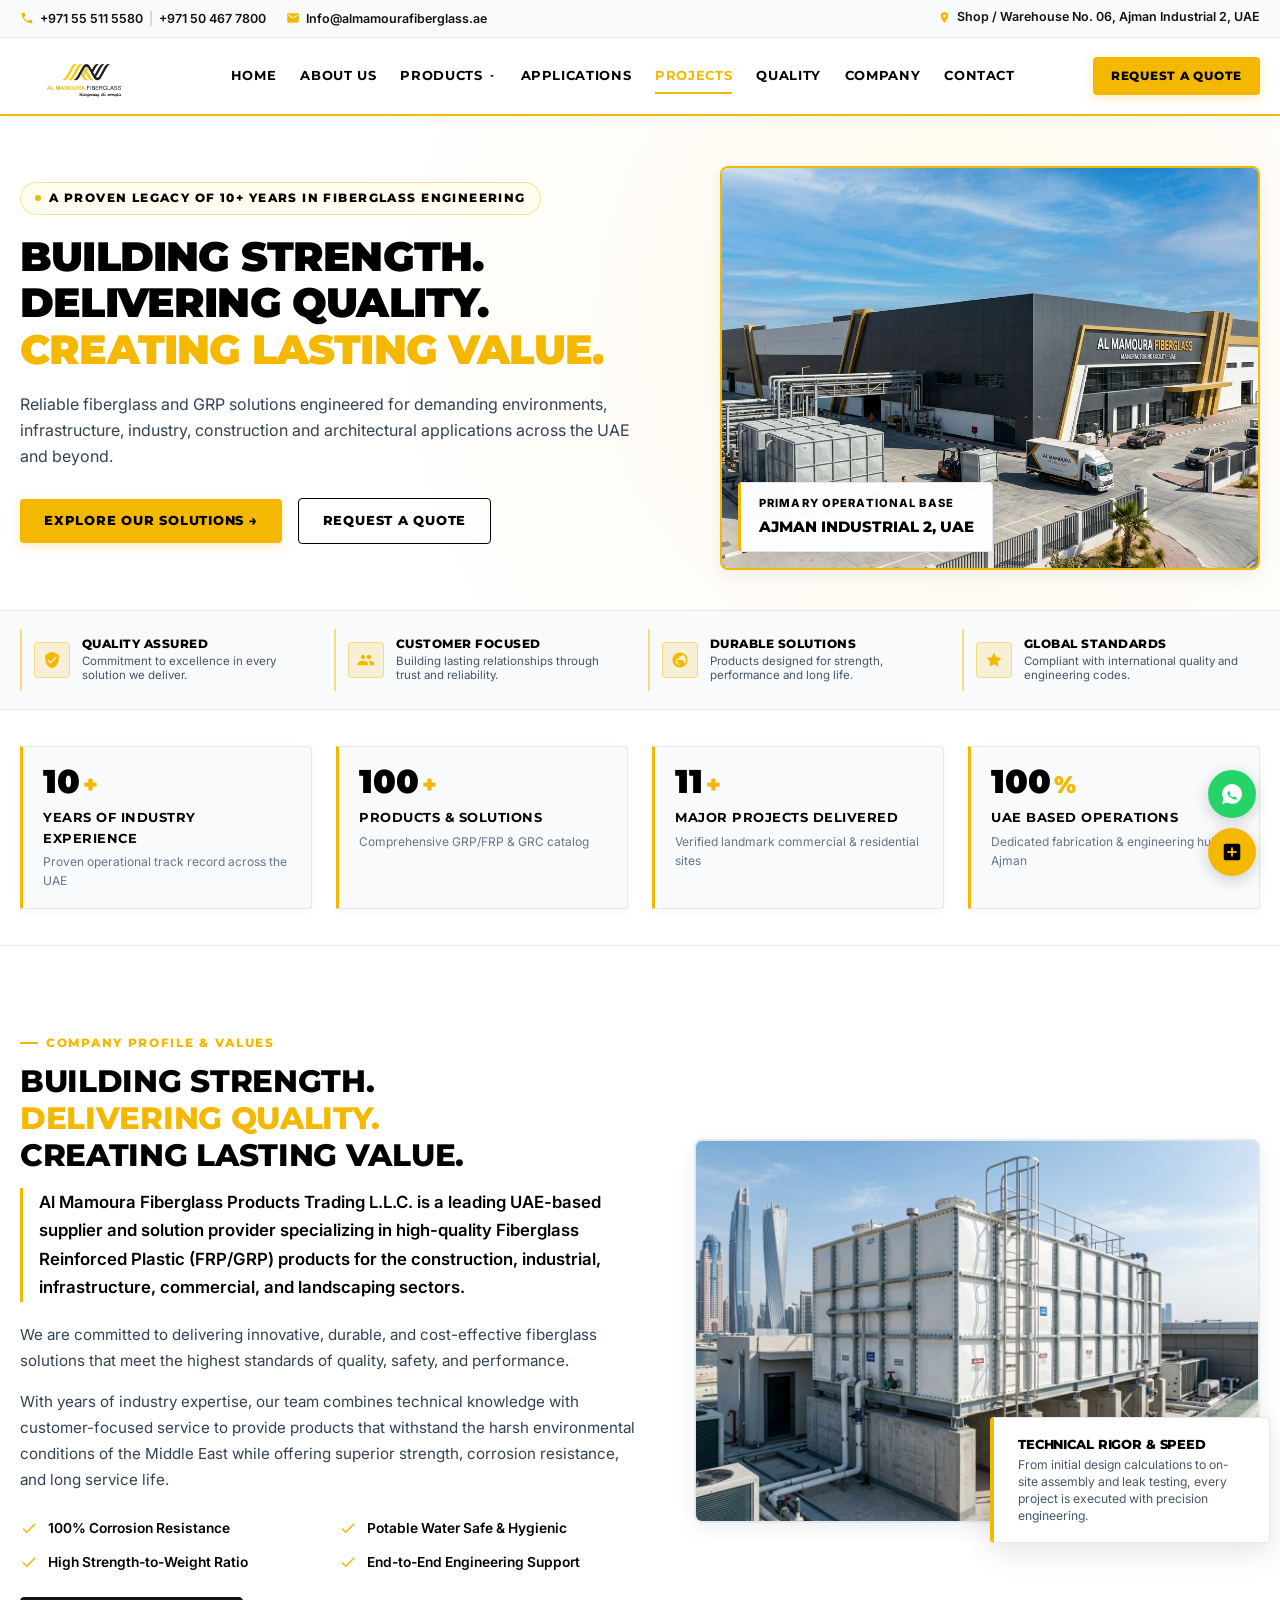
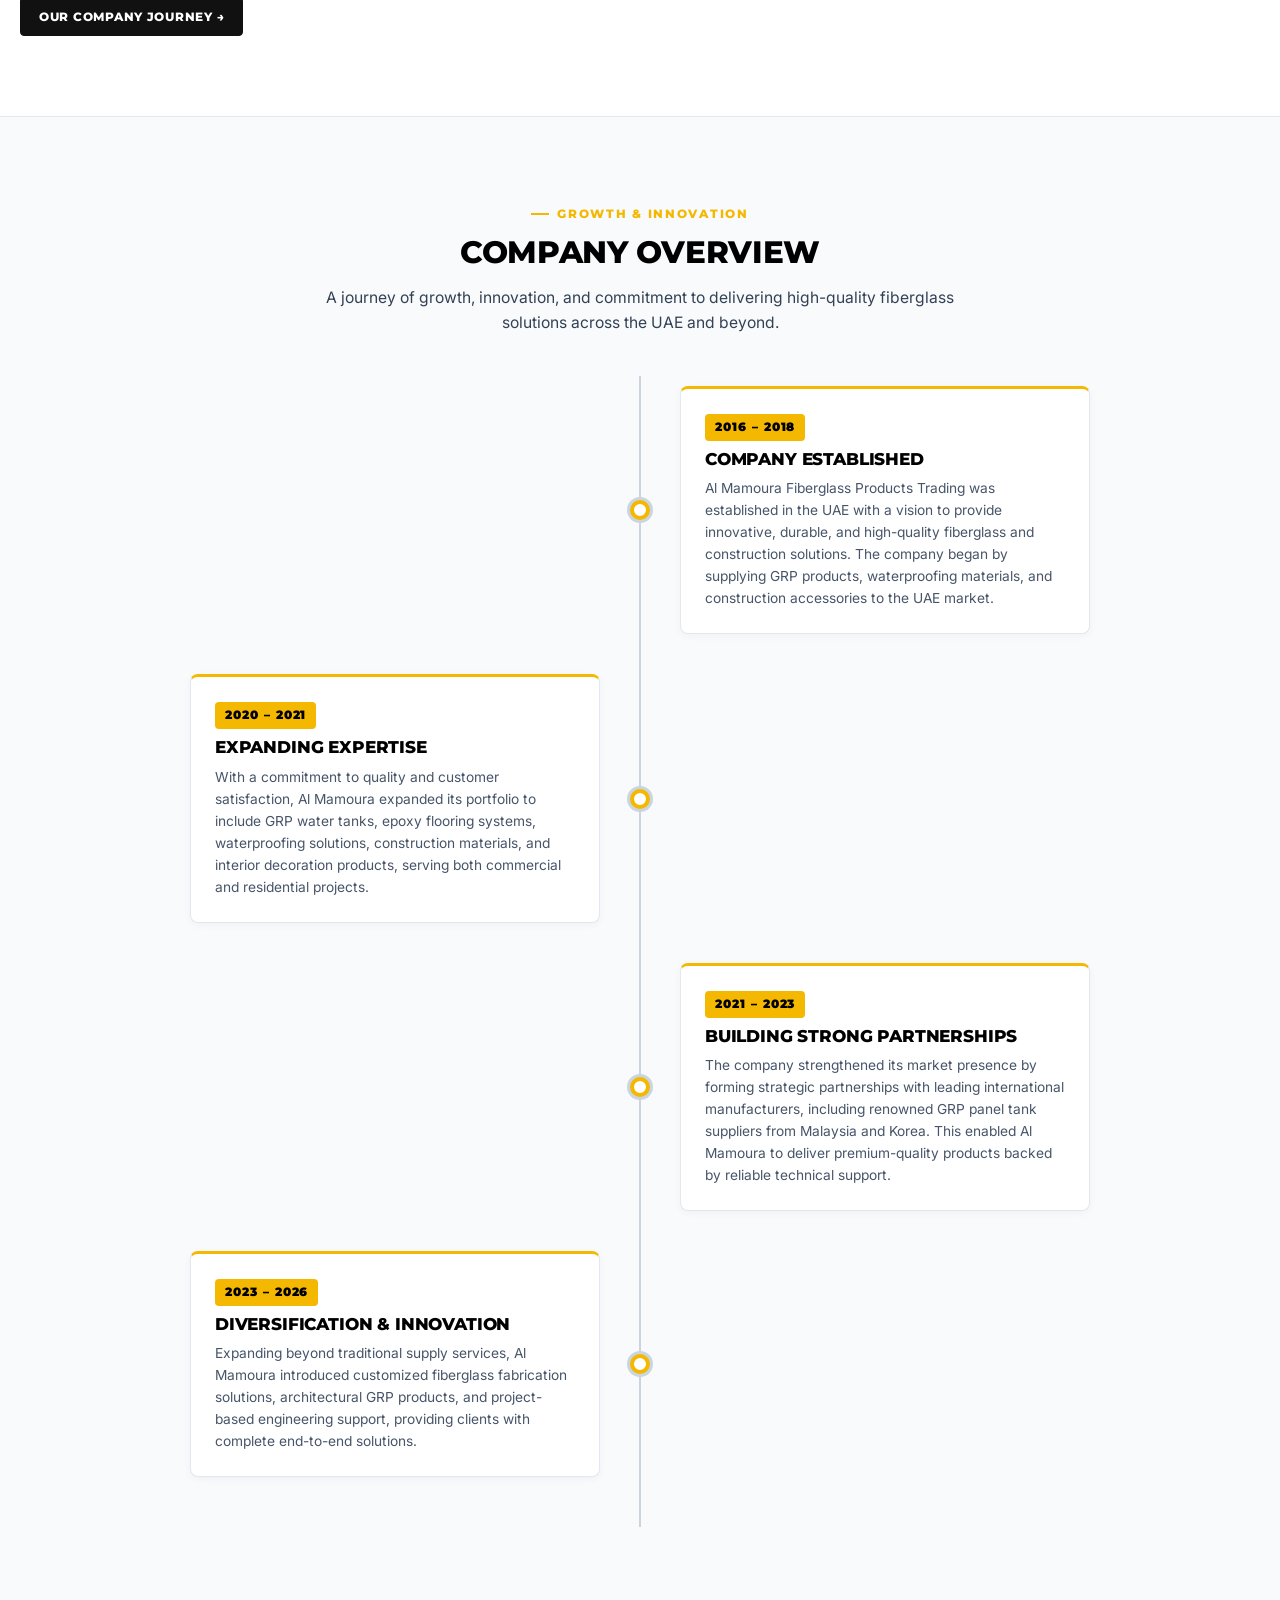
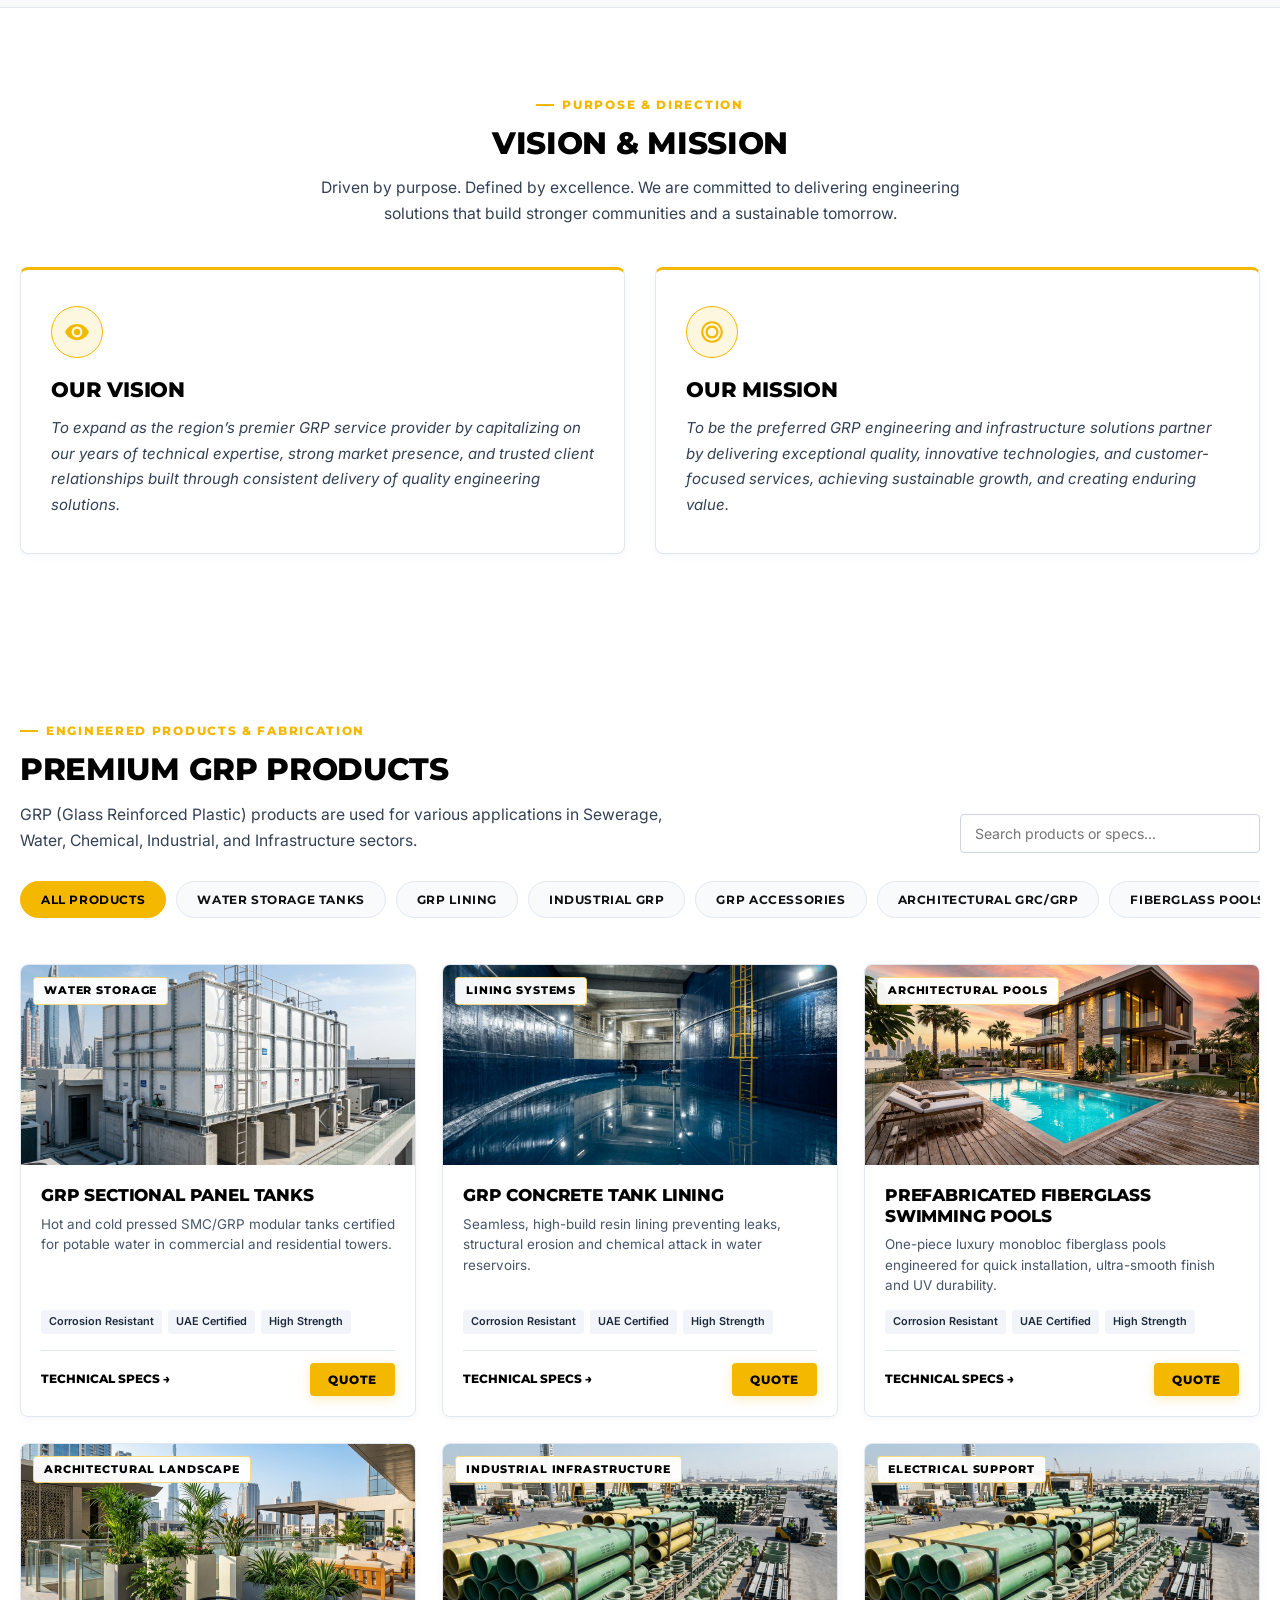
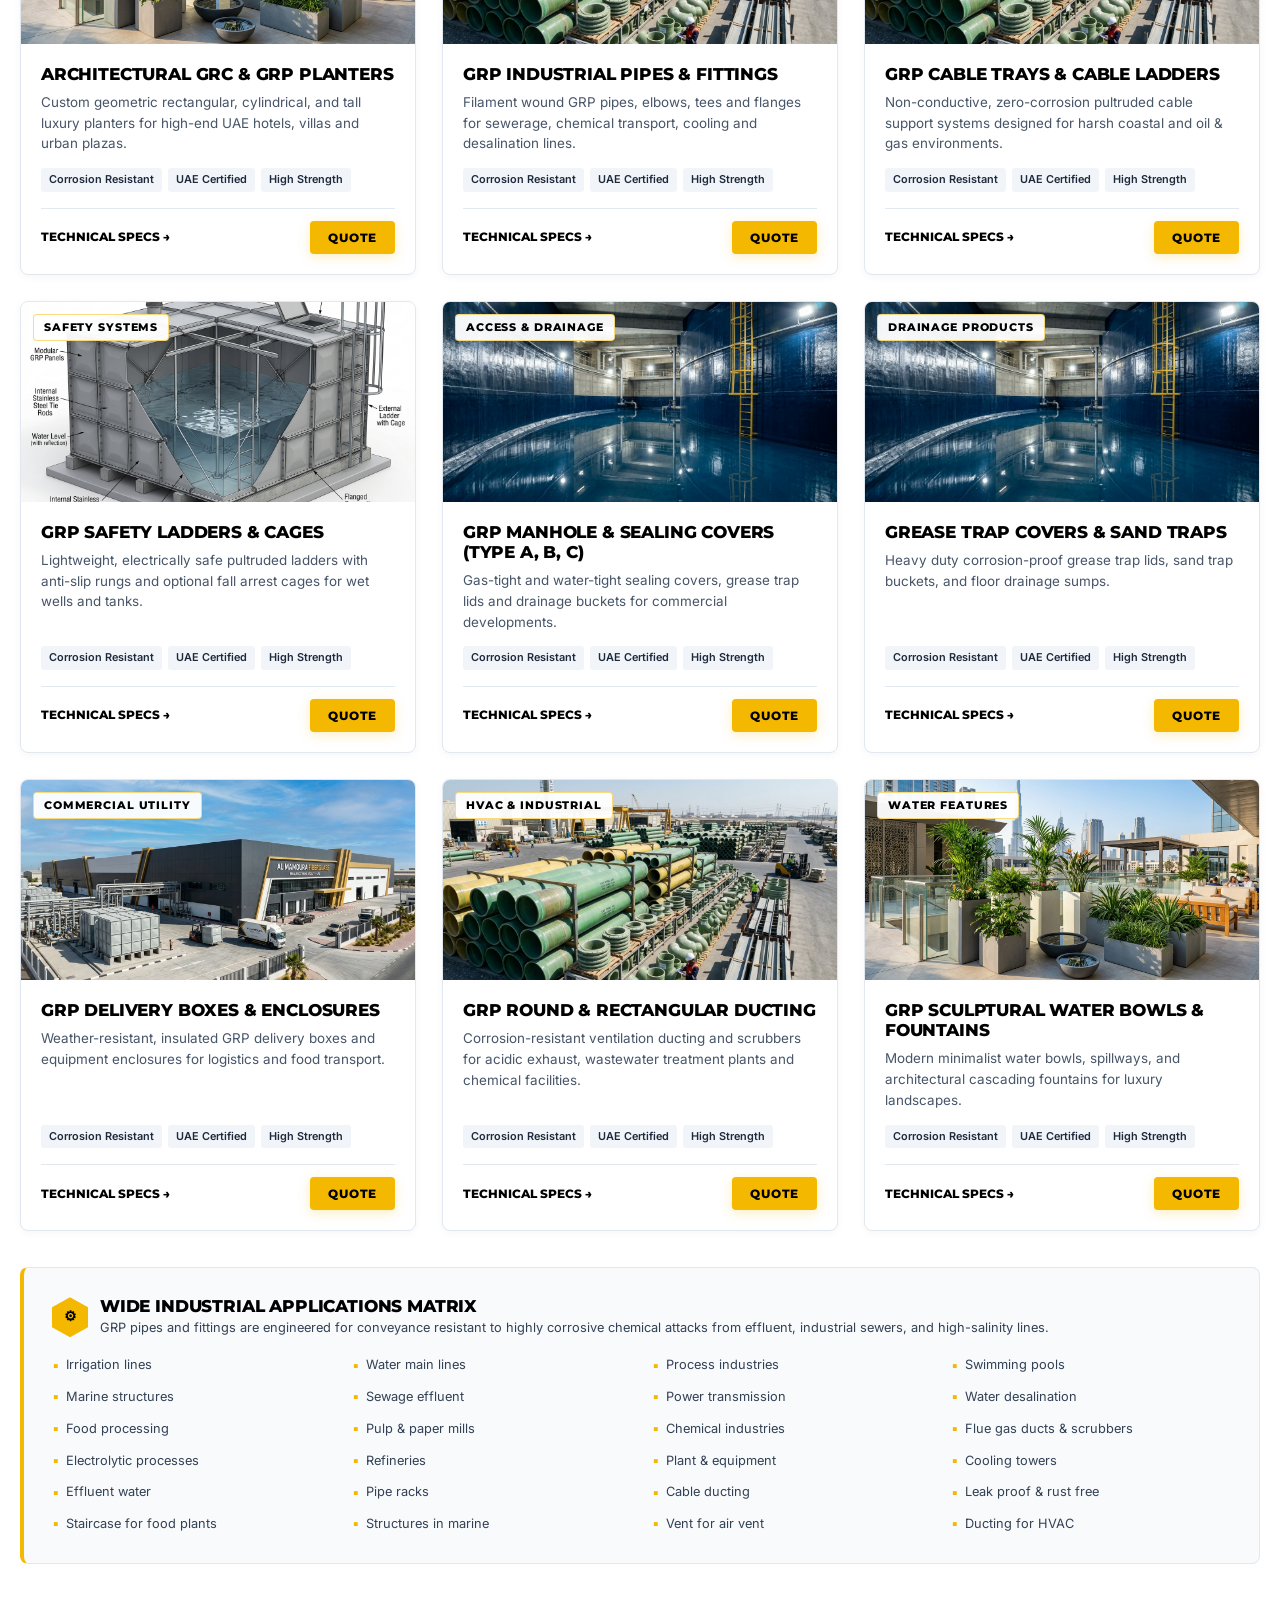
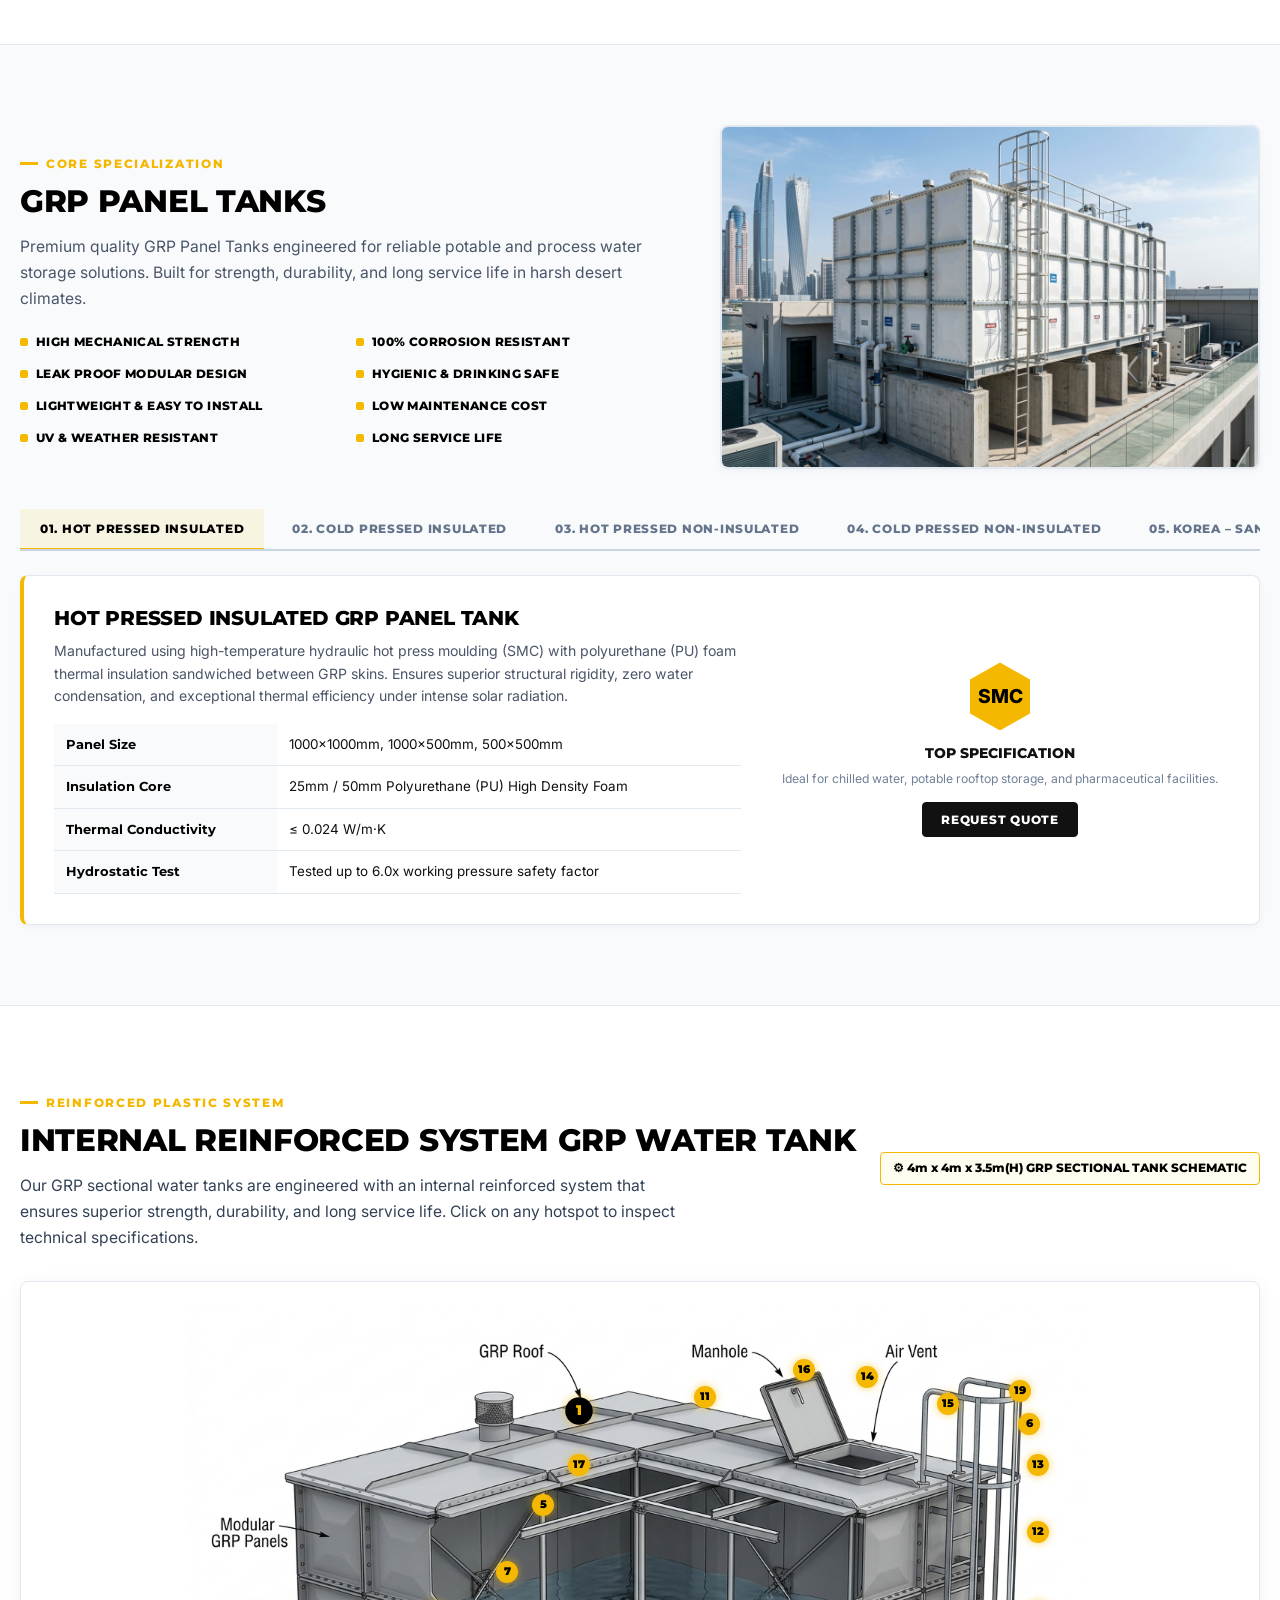
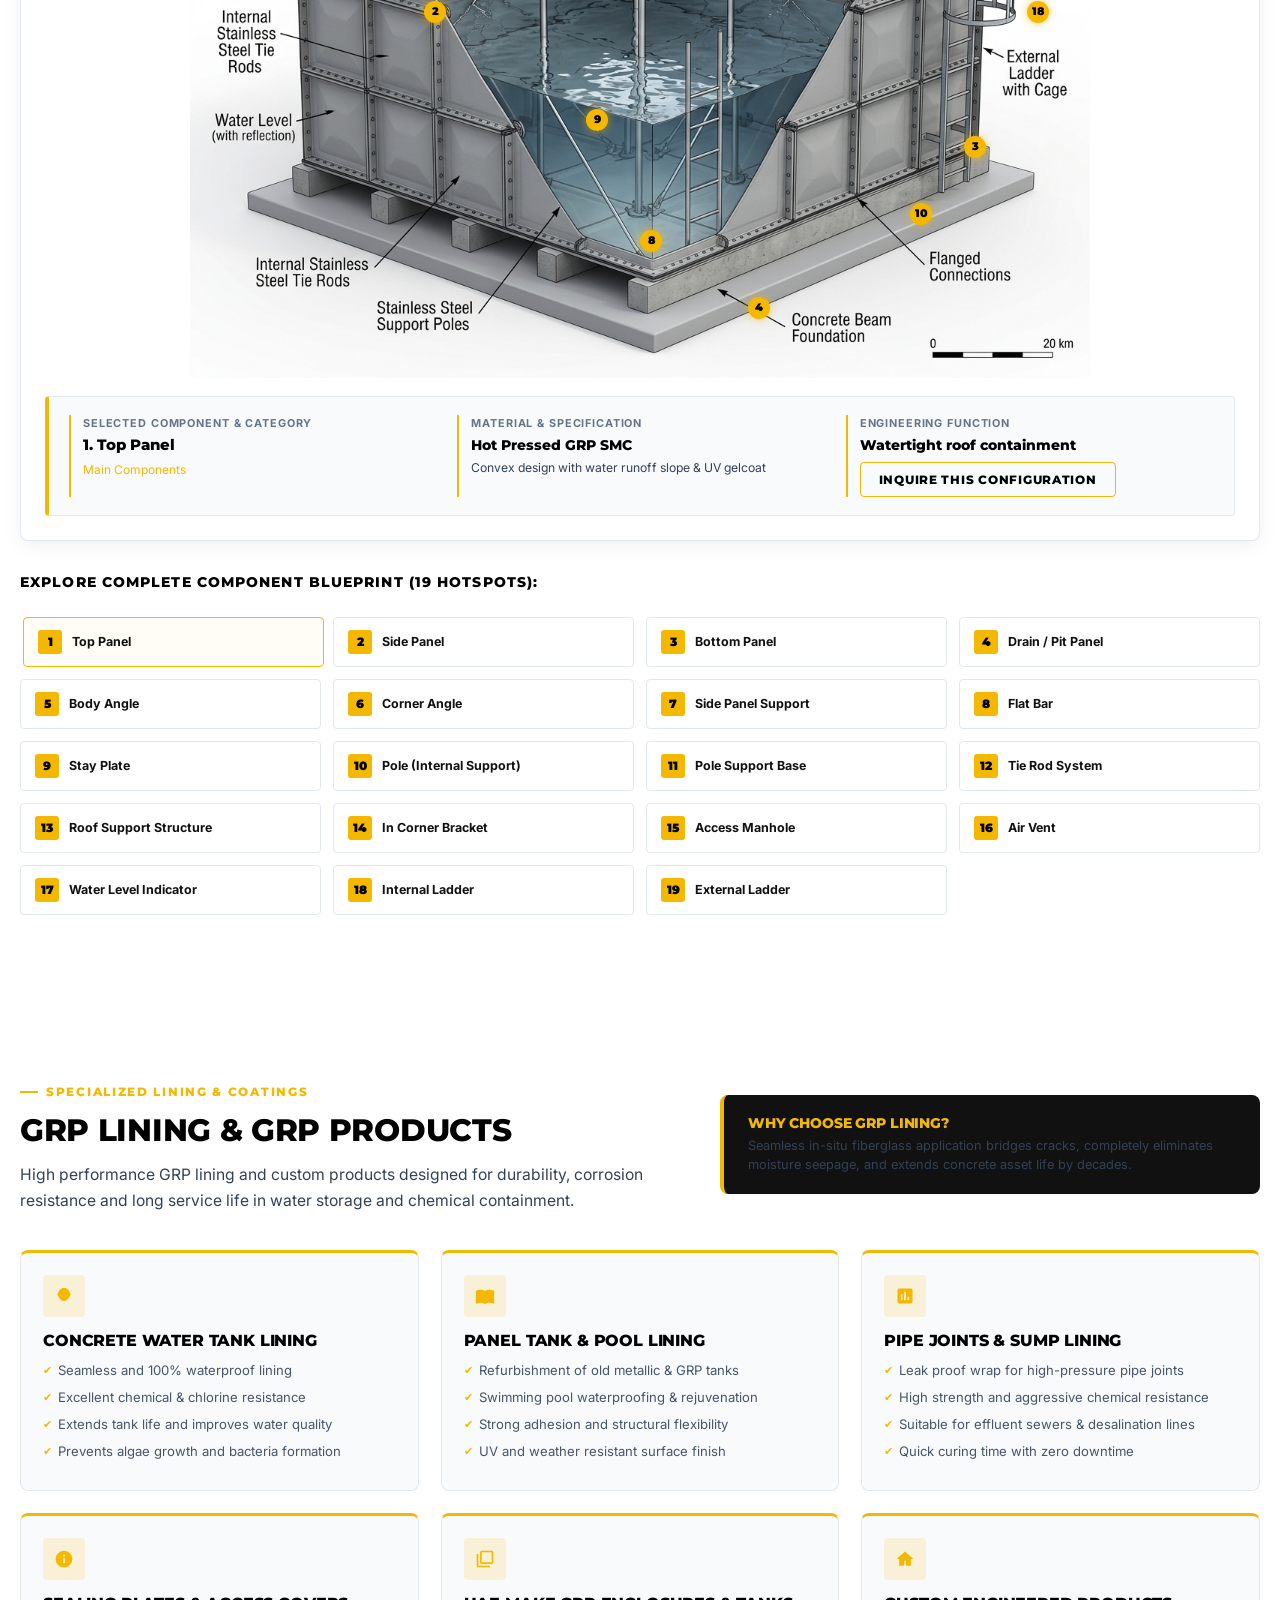
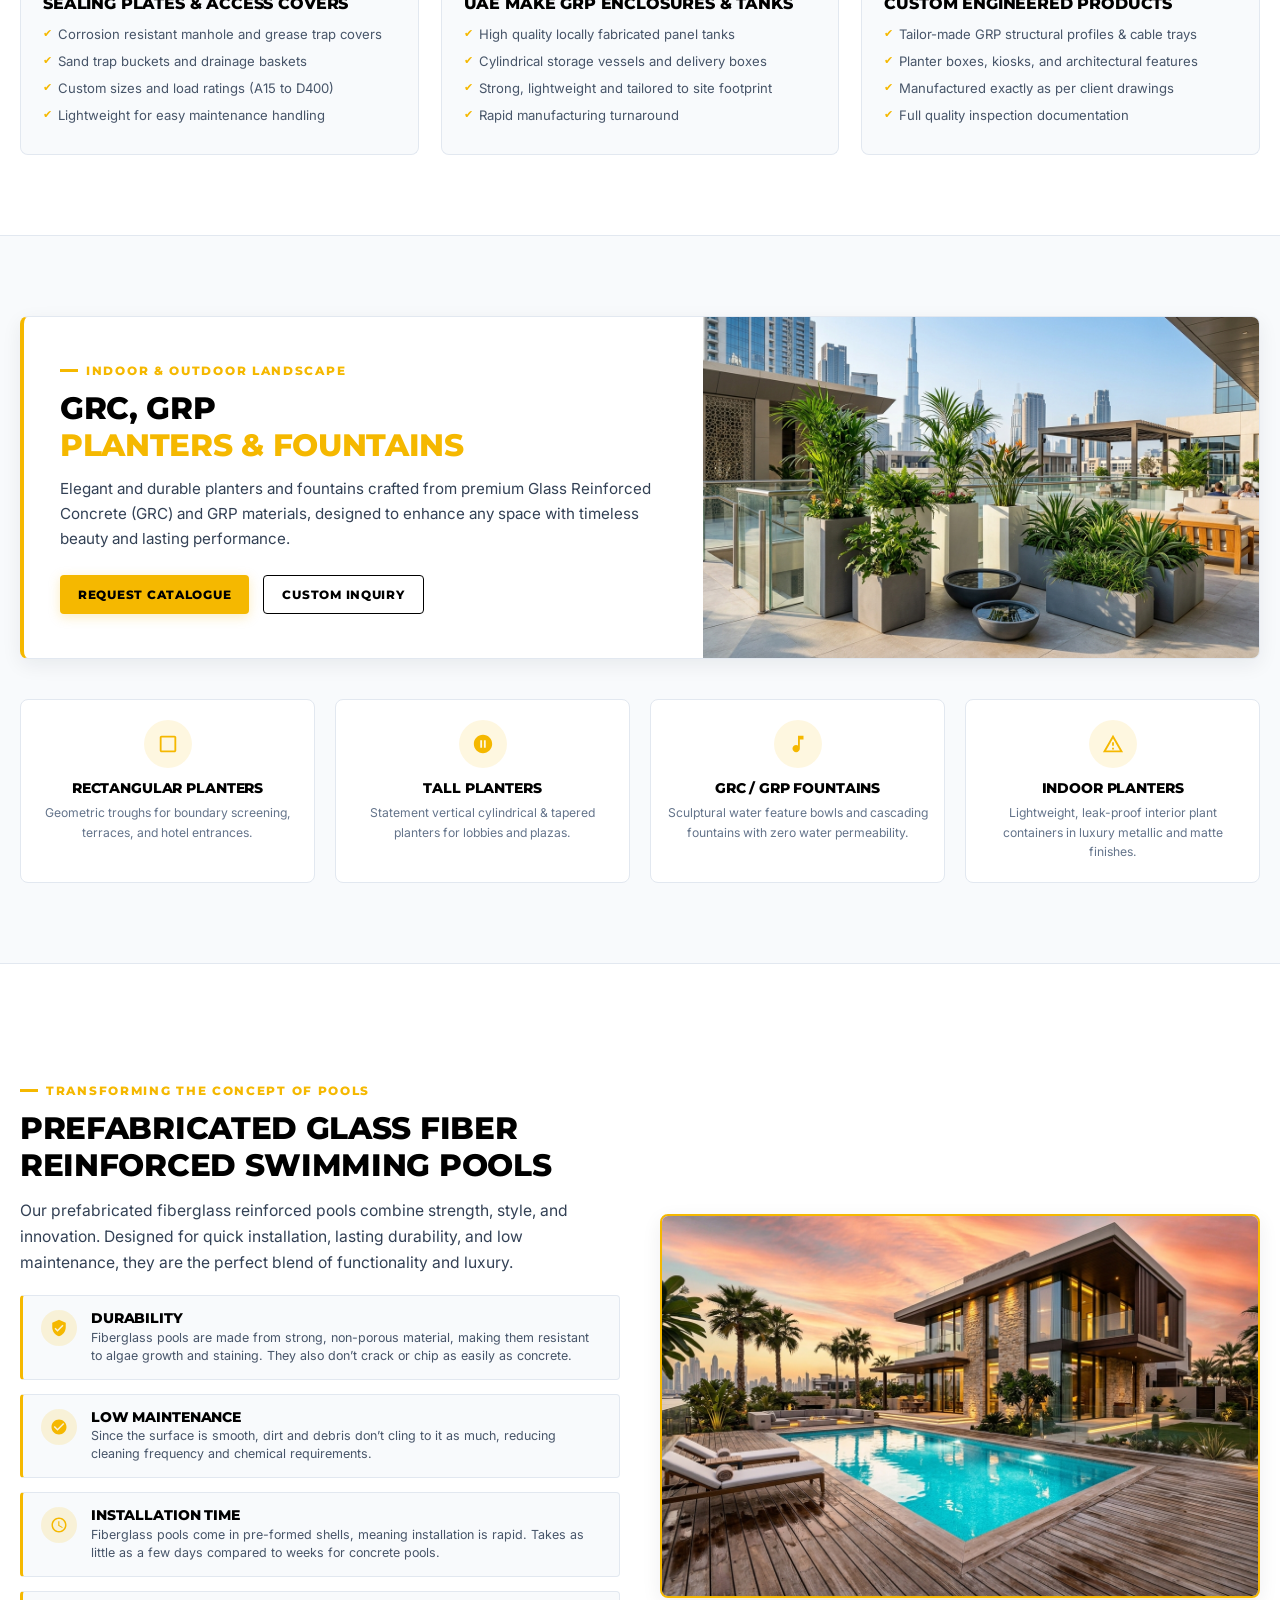
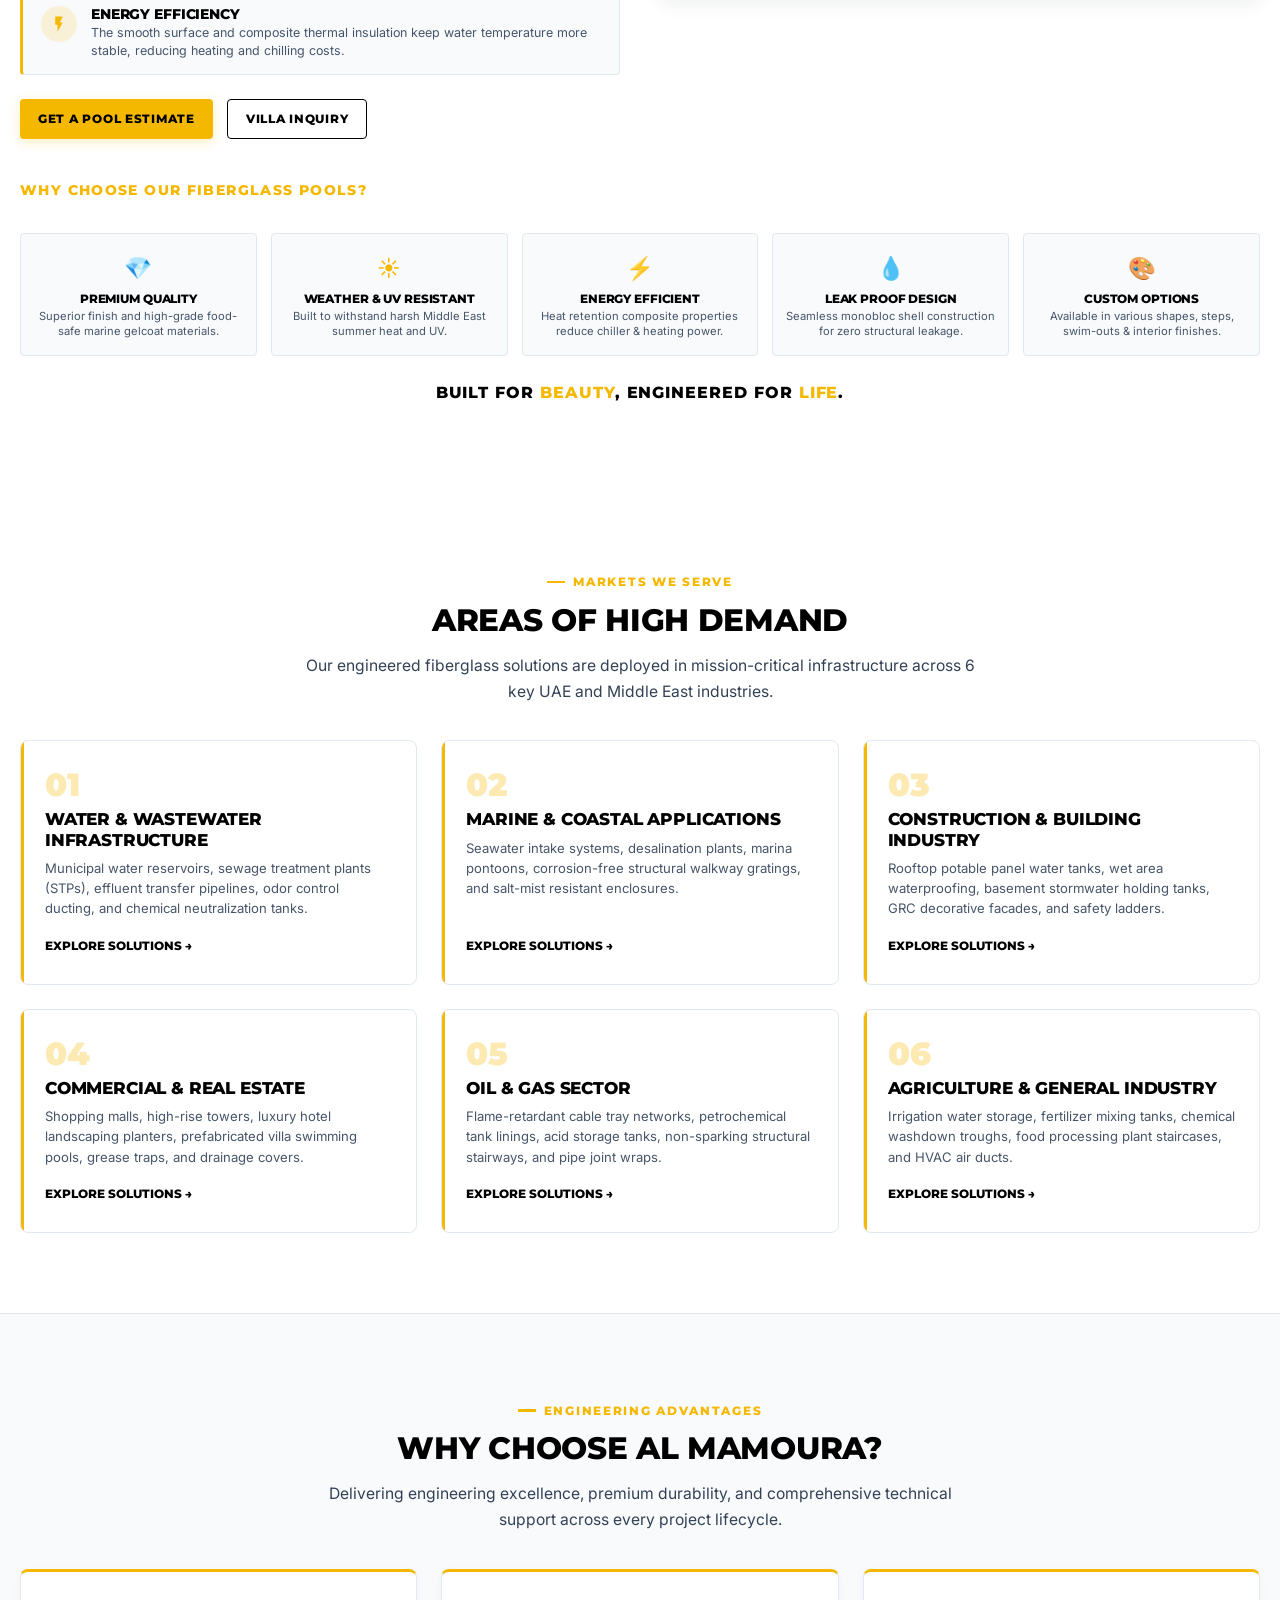
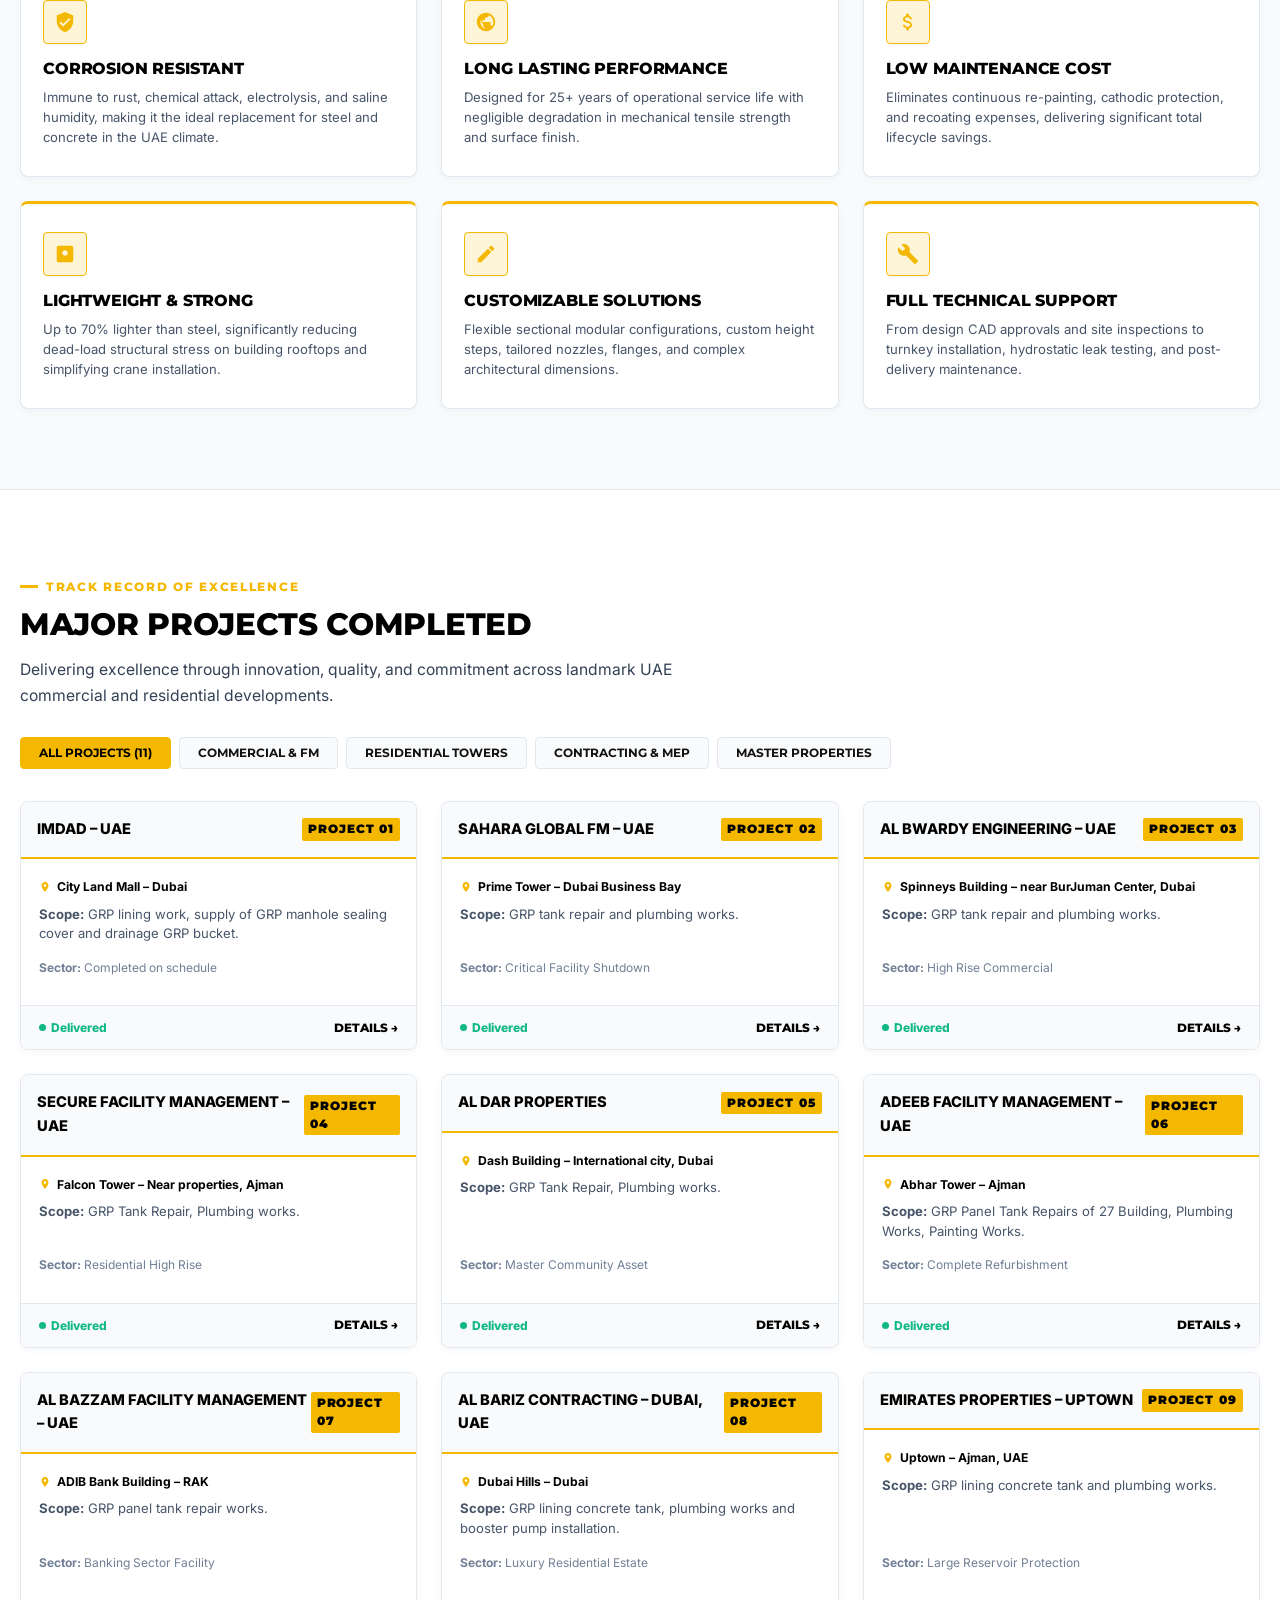
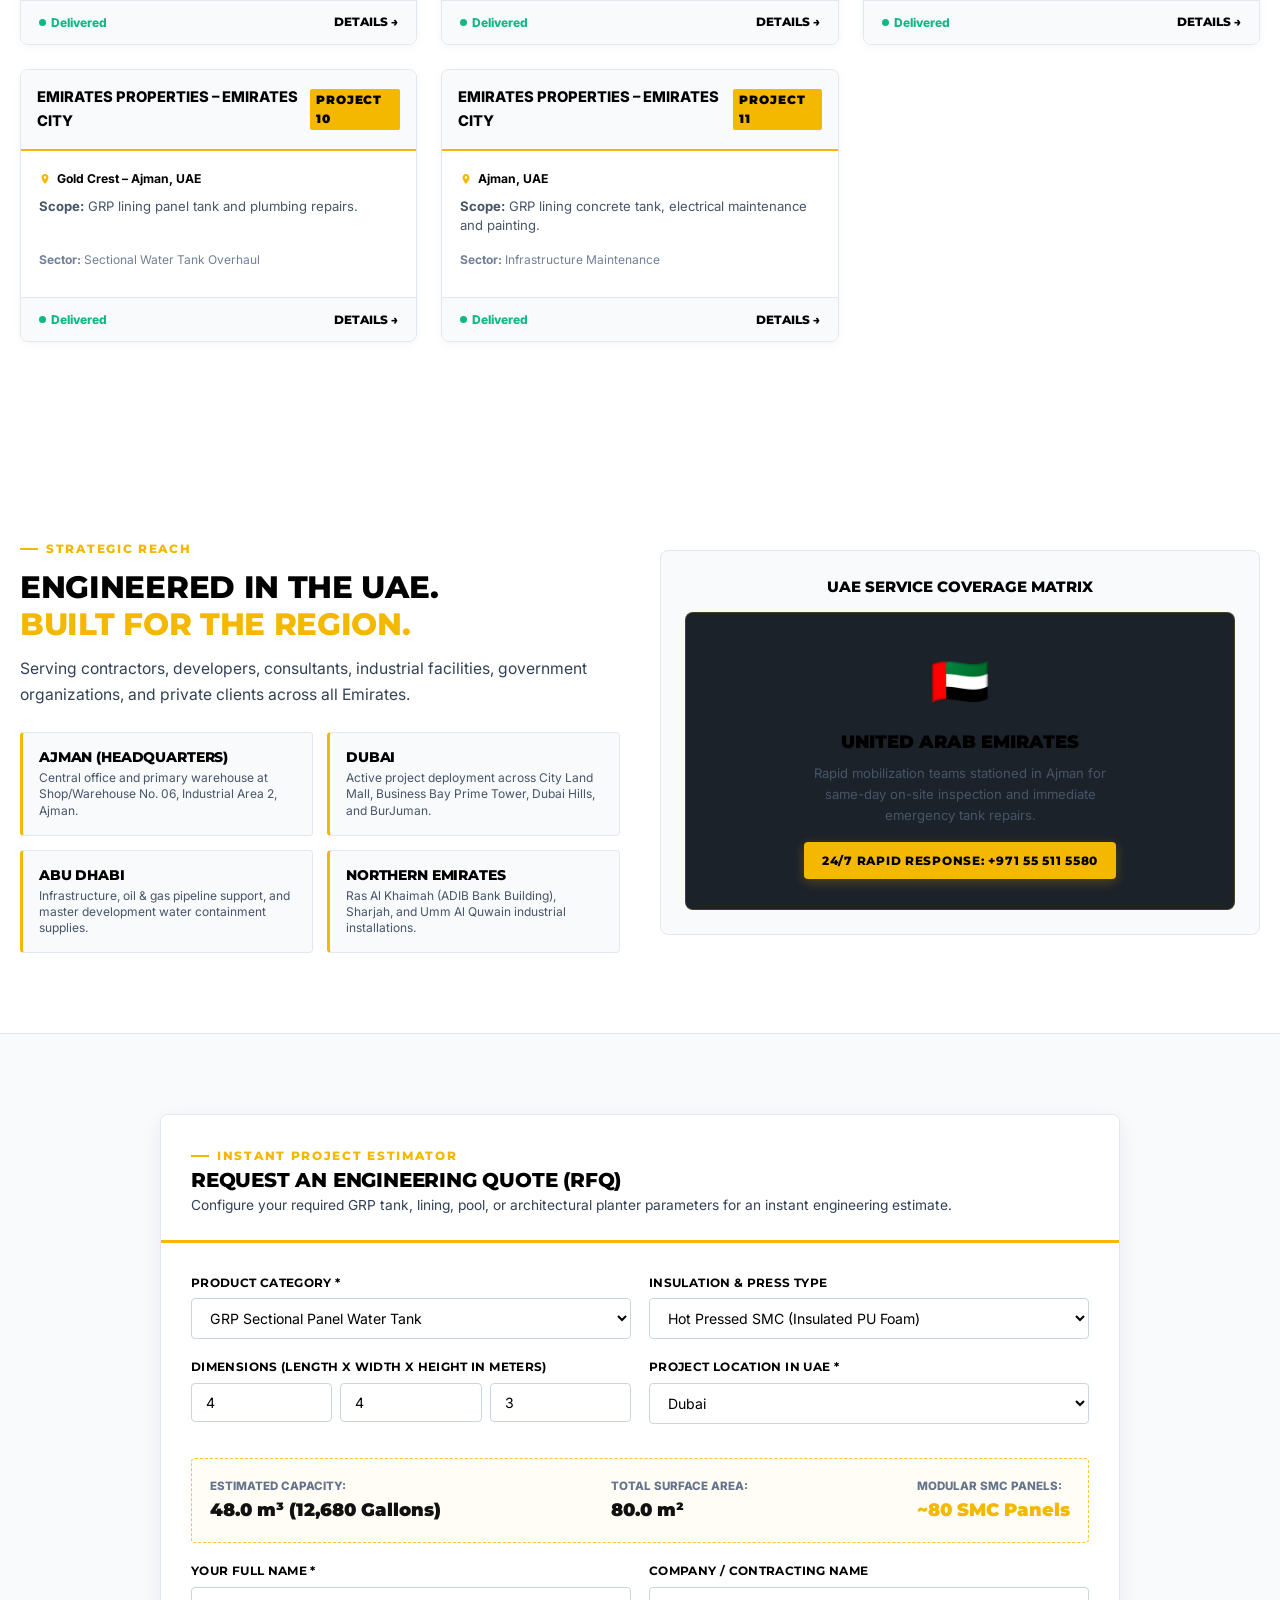
==== index.html @ 3ba8c79a "Initial commit: Al Mamoura Fiberglass corporate web application with Pure White theme, high contrast" ====
<!DOCTYPE html>
<html lang="en">
<head>
  <meta charset="UTF-8">
  <meta name="viewport" content="width=device-width, initial-scale=1.0">
  <title>Al Mamoura Fiberglass | Reinforcing The Concepts | GRP &amp; Fiberglass Solutions UAE</title>
  
  <!-- SEO & Open Graph Meta Tags -->
  <meta name="description" content="Al Mamoura Fiberglass Products Trading L.L.C. (License #78445) is a premier UAE supplier and solution provider of high-grade GRP Panel Tanks, GRP Lining, Prefabricated Fiberglass Swimming Pools, GRC Planters, Pipes, and Industrial FRP Products in Ajman, Dubai and UAE.">
  <meta name="keywords" content="Fiberglass UAE, GRP Products Supplier UAE, GRP Panel Tanks UAE, Fiberglass Swimming Pools UAE, GRP Lining Ajman Dubai, GRC Planters UAE, GRP Pipes UAE, Al Mamoura Fiberglass">
  <meta name="author" content="Al Mamoura Fiberglass Products Trading L.L.C.">
  
  <!-- Google Fonts -->
  <link rel="preconnect" href="https://fonts.googleapis.com">
  <link rel="preconnect" href="https://fonts.gstatic.com" crossorigin>
  <link href="https://fonts.googleapis.com/css2?family=Great+Vibes&family=Inter:wght@300;400;500;600;700&family=Montserrat:wght@400;500;600;700;800;900&display=swap" rel="stylesheet">
  
  <!-- Main Stylesheet -->
  <link rel="stylesheet" href="css/style.css">
</head>
<body>

  <!-- =========================================================================
       01. TOP INFO BAR
       ========================================================================= -->
  <div class="top-info-bar">
    <div class="container top-info-inner">
      <div class="top-contact-links">
        <div class="top-contact-item">
          <svg viewBox="0 0 24 24" fill="currentColor"><path d="M6.62 10.79c1.44 2.83 3.76 5.14 6.59 6.59l2.2-2.2c.27-.27.67-.36 1.02-.24 1.12.37 2.33.57 3.57.57.55 0 1 .45 1 1V20c0 .55-.45 1-1 1-9.39 0-17-7.61-17-17 0-.55.45-1 1-1h3.5c.55 0 1 .45 1 1 0 1.25.2 2.45.57 3.57.11.35.03.74-.25 1.02l-2.2 2.2z"/></svg>
          <a href="tel:+971555115580">+971 55 511 5580</a>
          <span style="opacity:0.4;">|</span>
          <a href="tel:+971504677800">+971 50 467 7800</a>
        </div>
        <div class="top-contact-item">
          <svg viewBox="0 0 24 24" fill="currentColor"><path d="M20 4H4c-1.1 0-1.99.9-1.99 2L2 18c0 1.1.9 2 2 2h16c1.1 0 2-.9 2-2V6c0-1.1-.9-2-2-2zm0 4l-8 5-8-5V6l8 5 8-5v2z"/></svg>
          <a href="mailto:Info@almamourafiberglass.ae">Info@almamourafiberglass.ae</a>
        </div>
      </div>
      <div class="top-right-meta">
        <div class="top-badge-location">
          <svg width="13" height="13" viewBox="0 0 24 24" fill="currentColor"><path d="M12 2C8.13 2 5 5.13 5 9c0 5.25 7 13 7 13s7-7.75 7-13c0-3.87-3.13-7-7-7zm0 9.5c-1.38 0-2.5-1.12-2.5-2.5s1.12-2.5 2.5-2.5 2.5 1.12 2.5 2.5-1.12 2.5-2.5 2.5z"/></svg>
          <span>Shop / Warehouse No. 06, Ajman Industrial 2, UAE</span>
        </div>
      </div>
    </div>
  </div>

  <!-- =========================================================================
       02. STICKY HEADER & MEGA NAVIGATION
       ========================================================================= -->
  <header class="main-header" id="mainHeader">
    <div class="container header-container">
      
      <!-- Brand Logo (Original Uploaded Artwork) -->
      <a href="#hero" class="brand-logo-wrap" aria-label="Al Mamoura Fiberglass Home">
        <img src="assets/images/logo-transparent.png" alt="Al Mamoura Fiberglass - Reinforcing The Concepts" width="220" height="56">
      </a>

      <!-- Desktop Navigation Menu -->
      <nav class="nav-menu" id="desktopNavMenu">
        <a href="#hero" class="nav-link active">HOME</a>
        <a href="#about" class="nav-link">ABOUT US</a>
        
        <!-- Products Mega Menu Item -->
        <div class="nav-item-has-mega" id="navItemMega">
          <a href="#products" class="nav-link mega-menu-trigger" id="megaMenuToggleBtn">
            PRODUCTS
            <svg viewBox="0 0 24 24" fill="currentColor"><path d="M7 10l5 5 5-5z"/></svg>
          </a>
          
          <div class="mega-menu-container" id="megaMenuDropdown">
            <div class="mega-grid">
              
              <!-- Mega Col 1 -->
              <div class="mega-col">
                <div class="mega-col-title">
                  <svg viewBox="0 0 24 24" fill="currentColor"><path d="M12 2c-5.33 0-8 8-8 8s2.67 8 8 8 8-8 8-8-2.67-8-8-8z"/></svg>
                  WATER STORAGE
                </div>
                <ul class="mega-list">
                  <li><a href="#panel-tanks">GRP Sectional Panel Tanks</a></li>
                  <li><a href="#engineering-view">Internal Reinforced System Tanks</a></li>
                  <li><a href="#panel-tanks">Hot &amp; Cold Pressed SMC Tanks</a></li>
                  <li><a href="#panel-tanks">Korea Sangwon &amp; Malaysia Pepico</a></li>
                  <li><a href="#products">Cylindrical Water Tanks</a></li>
                </ul>
              </div>

              <!-- Mega Col 2 -->
              <div class="mega-col">
                <div class="mega-col-title">
                  <svg viewBox="0 0 24 24" fill="currentColor"><path d="M19 3H5c-1.1 0-2 .9-2 2v14c0 1.1.9 2 2 2h14c1.1 0 2-.9 2-2V5c0-1.1-.9-2-2-2zm-2 10h-4v4h-2v-4H7v-2h4V7h2v4h4v2z"/></svg>
                  GRP INDUSTRIAL &amp; LINING
                </div>
                <ul class="mega-list">
                  <li><a href="#grp-lining">Concrete Water Tank Lining</a></li>
                  <li><a href="#grp-lining">Swimming Pool GRP Lining</a></li>
                  <li><a href="#grp-lining">Pipe Joint &amp; Sump Lining</a></li>
                  <li><a href="#products">GRP Pipes &amp; Heavy Fittings</a></li>
                  <li><a href="#products">GRP Cable Trays &amp; Ladders</a></li>
                </ul>
              </div>

              <!-- Mega Col 3 -->
              <div class="mega-col">
                <div class="mega-col-title">
                  <svg viewBox="0 0 24 24" fill="currentColor"><path d="M12 3L2 12h3v8h6v-6h2v6h6v-8h3L12 3z"/></svg>
                  ARCHITECTURAL &amp; POOLS
                </div>
                <ul class="mega-list">
                  <li><a href="#pools">Prefabricated Swimming Pools</a></li>
                  <li><a href="#planters">GRC Geometric Planters</a></li>
                  <li><a href="#planters">GRP Architectural Fountains</a></li>
                  <li><a href="#products">Manhole &amp; Sealing Covers</a></li>
                  <li><a href="#products">Custom Fiberglass Fabrication</a></li>
                </ul>
              </div>

            </div>

            <div class="mega-footer-banner">
              <span><strong>Need customized specifications?</strong> We engineer custom GRP solutions for demanding UAE infrastructure.</span>
              <a href="#quoteSection" class="btn btn-primary btn-sm">GET TECHNICAL ASSISTANCE</a>
            </div>
          </div>
        </div>

        <a href="#applications" class="nav-link">APPLICATIONS</a>
        <a href="#projects" class="nav-link">PROJECTS</a>
        <a href="#quality" class="nav-link">QUALITY</a>
        <a href="#about" class="nav-link">COMPANY</a>
        <a href="#contact" class="nav-link">CONTACT</a>
      </nav>

      <!-- Right Header CTA Button -->
      <div style="display: flex; align-items: center; gap: 14px;">
        <a href="#quoteSection" class="btn btn-primary btn-sm">REQUEST A QUOTE</a>
        <button class="mobile-nav-toggle" id="mobileNavToggle" aria-label="Toggle navigation menu">
          <span></span>
          <span></span>
          <span></span>
        </button>
      </div>

    </div>
  </header>

  <!-- Mobile Navigation Offcanvas Drawer -->
  <div class="mobile-nav-drawer" id="mobileNavDrawer">
    <div class="mobile-menu-links">
      <div style="margin-bottom: 16px;">
        <img src="assets/images/logo-transparent.png" alt="Al Mamoura Fiberglass" style="max-width: 180px; height: auto;">
      </div>
      <a href="#hero" class="mobile-menu-link">HOME</a>
      <a href="#about" class="mobile-menu-link">ABOUT US</a>
      <a href="#journey" class="mobile-menu-link">COMPANY OVERVIEW</a>
      <a href="#products" class="mobile-menu-link">OUR PRODUCTS</a>
      <a href="#panel-tanks" class="mobile-menu-link">GRP PANEL TANKS</a>
      <a href="#engineering-view" class="mobile-menu-link">3D TANK SCHEMATIC</a>
      <a href="#grp-lining" class="mobile-menu-link">GRP LINING</a>
      <a href="#planters" class="mobile-menu-link">GRC/GRP PLANTERS</a>
      <a href="#pools" class="mobile-menu-link">FIBERGLASS POOLS</a>
      <a href="#applications" class="mobile-menu-link">APPLICATIONS</a>
      <a href="#projects" class="mobile-menu-link">MAJOR PROJECTS</a>
      <a href="#quality" class="mobile-menu-link">QUALITY STANDARDS</a>
      <a href="#contact" class="mobile-menu-link">CONTACT US</a>
    </div>

    <div style="margin-top: 20px;">
      <a href="#quoteSection" class="btn btn-primary" style="width:100%;">REQUEST A QUOTE</a>
      <div style="margin-top: 14px; font-size: 0.76rem; color: #475569;">
        Shop No. 06, Ajman Industrial 2, UAE<br>
        +971 55 511 5580
      </div>
    </div>
  </div>

  <!-- =========================================================================
       03. HERO SECTION (CLEAN SINGLE FRAME & BALANCED ALIGNMENT)
       ========================================================================= -->
  <section class="hero-section" id="hero">
    <div class="hero-bg-overlay"></div>

    <div class="container hero-container">
      
      <!-- Left Hero Content -->
      <div class="hero-content">
        <div class="hero-badge-tag">
          <span class="hero-badge-dot"></span>
          A PROVEN LEGACY OF 10+ YEARS IN FIBERGLASS ENGINEERING
        </div>

        <h1 class="hero-headline">
          BUILDING STRENGTH.<br>
          DELIVERING QUALITY.<br>
          <span class="line-yellow">CREATING LASTING VALUE.</span>
        </h1>

        <p class="hero-description">
          Reliable fiberglass and GRP solutions engineered for demanding environments, infrastructure, industry, construction and architectural applications across the UAE and beyond.
        </p>

        <div class="hero-cta-group">
          <a href="#products" class="btn btn-primary">EXPLORE OUR SOLUTIONS &rarr;</a>
          <a href="#quoteSection" class="btn btn-secondary">REQUEST A QUOTE</a>
        </div>
      </div>

      <!-- Right Hero Single Visual (No duplicate layers) -->
      <div class="hero-visual-col">
        <div class="hero-single-frame">
          <img src="assets/images/hero-facility.jpg" alt="Al Mamoura Fiberglass UAE Manufacturing &amp; Engineering Facility" loading="eager">
          <div class="hero-floating-spec">
            <div class="hero-spec-title">PRIMARY OPERATIONAL BASE</div>
            <div class="hero-spec-val">AJMAN INDUSTRIAL 2, UAE</div>
          </div>
        </div>
      </div>

    </div>

    <!-- Bottom Hero 4 Engineering Pillars Bar -->
    <div class="hero-pillars-bar">
      <div class="container">
        <div class="pillars-grid">
          
          <div class="pillar-item">
            <div class="pillar-icon-box">
              <svg viewBox="0 0 24 24" fill="currentColor"><path d="M12 1L3 5v6c0 5.55 3.84 10.74 9 12 5.16-1.26 9-6.45 9-12V5l-9-4zm-2 16l-4-4 1.41-1.41L10 14.17l6.59-6.59L18 9l-8 8z"/></svg>
            </div>
            <div class="pillar-text">
              <h4>QUALITY ASSURED</h4>
              <p>Commitment to excellence in every solution we deliver.</p>
            </div>
          </div>

          <div class="pillar-item">
            <div class="pillar-icon-box">
              <svg viewBox="0 0 24 24" fill="currentColor"><path d="M16 11c1.66 0 2.99-1.34 2.99-3S17.66 5 16 5c-1.66 0-3 1.34-3 3s1.34 3 3 3zm-8 0c1.66 0 2.99-1.34 2.99-3S9.66 5 8 5C6.34 5 5 6.34 5 8s1.34 3 3 3zm0 2c-2.33 0-7 1.17-7 3.5V19h14v-2.5c0-2.33-4.67-3.5-7-3.5zm8 0c-.29 0-.62.02-.97.05 1.16.84 1.97 1.97 1.97 3.45V19h6v-2.5c0-2.33-4.67-3.5-7-3.5z"/></svg>
            </div>
            <div class="pillar-text">
              <h4>CUSTOMER FOCUSED</h4>
              <p>Building lasting relationships through trust and reliability.</p>
            </div>
          </div>

          <div class="pillar-item">
            <div class="pillar-icon-box">
              <svg viewBox="0 0 24 24" fill="currentColor"><path d="M12 2C6.48 2 2 6.48 2 12s4.48 10 10 10 10-4.48 10-10S17.52 2 12 2zm1 17.93c-3.95-.49-7-3.85-7-7.93 0-.62.08-1.21.21-1.79L9 15v1c0 1.1.9 2 2 2v1.93zm6.9-2.54c-.26-.81-1-1.39-1.9-1.39h-1v-3c0-.55-.45-1-1-1H8v-2h2c.55 0 1-.45 1-1V7h2c1.1 0 2-.9 2-2v-.41c2.93 1.19 5 4.06 5 7.41 0 2.08-.8 3.97-2.1 5.4z"/></svg>
            </div>
            <div class="pillar-text">
              <h4>DURABLE SOLUTIONS</h4>
              <p>Products designed for strength, performance and long life.</p>
            </div>
          </div>

          <div class="pillar-item">
            <div class="pillar-icon-box">
              <svg viewBox="0 0 24 24" fill="currentColor"><path d="M12 2l3.09 6.26L22 9.27l-5 4.87 1.18 6.88L12 17.77l-6.18 3.25L7 14.14 2 9.27l6.91-1.01L12 2z"/></svg>
            </div>
            <div class="pillar-text">
              <h4>GLOBAL STANDARDS</h4>
              <p>Compliant with international quality and engineering codes.</p>
            </div>
          </div>

        </div>
      </div>
    </div>

  </section>

  <!-- =========================================================================
       04. TRUST / COMPANY STATISTICS COUNTER SECTION
       ========================================================================= -->
  <section class="stats-section" id="statsCounterSection">
    <div class="container">
      <div class="stats-grid">
        
        <div class="stat-card">
          <div class="stat-number-wrap">
            <span class="stat-number" data-target="10">0</span>
            <span class="stat-symbol">+</span>
          </div>
          <div class="stat-label">Years of Industry Experience</div>
          <div class="stat-desc">Proven operational track record across the UAE</div>
        </div>

        <div class="stat-card">
          <div class="stat-number-wrap">
            <span class="stat-number" data-target="100">0</span>
            <span class="stat-symbol">+</span>
          </div>
          <div class="stat-label">Products &amp; Solutions</div>
          <div class="stat-desc">Comprehensive GRP/FRP &amp; GRC catalog</div>
        </div>

        <div class="stat-card">
          <div class="stat-number-wrap">
            <span class="stat-number" data-target="11">0</span>
            <span class="stat-symbol">+</span>
          </div>
          <div class="stat-label">Major Projects Delivered</div>
          <div class="stat-desc">Verified landmark commercial &amp; residential sites</div>
        </div>

        <div class="stat-card">
          <div class="stat-number-wrap">
            <span class="stat-number" data-target="100">0</span>
            <span class="stat-symbol">%</span>
          </div>
          <div class="stat-label">UAE Based Operations</div>
          <div class="stat-desc">Dedicated fabrication &amp; engineering hub in Ajman</div>
        </div>

      </div>
    </div>
  </section>

  <!-- =========================================================================
       05. ABOUT AL MAMOURA (CLEAN TWO-COLUMN LAYOUT)
       ========================================================================= -->
  <section class="section-pad about-section" id="about">
    <div class="container">
      
      <div class="about-grid">
        
        <!-- Left Editorial Text -->
        <div class="about-editorial">
          <div class="section-label">COMPANY PROFILE &amp; VALUES</div>
          <h2 class="section-title">
            BUILDING STRENGTH.<br>
            <span class="highlight-gold">DELIVERING QUALITY.</span><br>
            CREATING LASTING VALUE.
          </h2>

          <p class="about-lead">
            Al Mamoura Fiberglass Products Trading L.L.C. is a leading UAE-based supplier and solution provider specializing in high-quality Fiberglass Reinforced Plastic (FRP/GRP) products for the construction, industrial, infrastructure, commercial, and landscaping sectors.
          </p>

          <p>
            We are committed to delivering innovative, durable, and cost-effective fiberglass solutions that meet the highest standards of quality, safety, and performance.
          </p>

          <p>
            With years of industry expertise, our team combines technical knowledge with customer-focused service to provide products that withstand the harsh environmental conditions of the Middle East while offering superior strength, corrosion resistance, and long service life.
          </p>

          <div class="about-feature-checks">
            <div class="feature-check-item">
              <svg viewBox="0 0 24 24" fill="currentColor"><path d="M9 16.17L4.83 12l-1.42 1.41L9 19 21 7l-1.41-1.41z"/></svg>
              <span>100% Corrosion Resistance</span>
            </div>
            <div class="feature-check-item">
              <svg viewBox="0 0 24 24" fill="currentColor"><path d="M9 16.17L4.83 12l-1.42 1.41L9 19 21 7l-1.41-1.41z"/></svg>
              <span>Potable Water Safe &amp; Hygienic</span>
            </div>
            <div class="feature-check-item">
              <svg viewBox="0 0 24 24" fill="currentColor"><path d="M9 16.17L4.83 12l-1.42 1.41L9 19 21 7l-1.41-1.41z"/></svg>
              <span>High Strength-to-Weight Ratio</span>
            </div>
            <div class="feature-check-item">
              <svg viewBox="0 0 24 24" fill="currentColor"><path d="M9 16.17L4.83 12l-1.42 1.41L9 19 21 7l-1.41-1.41z"/></svg>
              <span>End-to-End Engineering Support</span>
            </div>
          </div>

          <div style="margin-top: 24px;">
            <a href="#journey" class="btn btn-dark btn-sm">OUR COMPANY JOURNEY &rarr;</a>
          </div>
        </div>

        <!-- Right Single Visual -->
        <div class="about-visual-wrap">
          <div class="about-main-img-box">
            <img src="assets/images/grp-panel-tank.jpg" alt="Al Mamoura GRP Sectional Water Tank Installation" loading="lazy">
          </div>

          <div class="about-floating-card">
            <h4>TECHNICAL RIGOR &amp; SPEED</h4>
            <p>From initial design calculations to on-site assembly and leak testing, every project is executed with precision engineering.</p>
          </div>
        </div>

      </div>

    </div>
  </section>

  <!-- =========================================================================
       06. COMPANY JOURNEY TIMELINE (2016 - 2026)
       ========================================================================= -->
  <section class="section-pad journey-section" id="journey">
    <div class="container">
      
      <div style="text-align: center; max-width: 720px; margin: 0 auto 36px;">
        <div class="section-label">GROWTH &amp; INNOVATION</div>
        <h2 class="section-title">COMPANY OVERVIEW</h2>
        <p class="section-subtitle" style="margin: 0 auto;">
          A journey of growth, innovation, and commitment to delivering high-quality fiberglass solutions across the UAE and beyond.
        </p>
      </div>

      <div class="timeline-track">
        
        <!-- Node 1 -->
        <div class="timeline-node">
          <div class="timeline-dot-center"></div>
          <div class="timeline-content">
            <span class="timeline-badge">2016 – 2018</span>
            <h3 class="timeline-node-title">Company Established</h3>
            <p class="timeline-node-desc">
              Al Mamoura Fiberglass Products Trading was established in the UAE with a vision to provide innovative, durable, and high-quality fiberglass and construction solutions. The company began by supplying GRP products, waterproofing materials, and construction accessories to the UAE market.
            </p>
          </div>
        </div>

        <!-- Node 2 -->
        <div class="timeline-node">
          <div class="timeline-dot-center"></div>
          <div class="timeline-content">
            <span class="timeline-badge">2020 – 2021</span>
            <h3 class="timeline-node-title">Expanding Expertise</h3>
            <p class="timeline-node-desc">
              With a commitment to quality and customer satisfaction, Al Mamoura expanded its portfolio to include GRP water tanks, epoxy flooring systems, waterproofing solutions, construction materials, and interior decoration products, serving both commercial and residential projects.
            </p>
          </div>
        </div>

        <!-- Node 3 -->
        <div class="timeline-node">
          <div class="timeline-dot-center"></div>
          <div class="timeline-content">
            <span class="timeline-badge">2021 – 2023</span>
            <h3 class="timeline-node-title">Building Strong Partnerships</h3>
            <p class="timeline-node-desc">
              The company strengthened its market presence by forming strategic partnerships with leading international manufacturers, including renowned GRP panel tank suppliers from Malaysia and Korea. This enabled Al Mamoura to deliver premium-quality products backed by reliable technical support.
            </p>
          </div>
        </div>

        <!-- Node 4 -->
        <div class="timeline-node">
          <div class="timeline-dot-center"></div>
          <div class="timeline-content">
            <span class="timeline-badge">2023 – 2026</span>
            <h3 class="timeline-node-title">Diversification &amp; Innovation</h3>
            <p class="timeline-node-desc">
              Expanding beyond traditional supply services, Al Mamoura introduced customized fiberglass fabrication solutions, architectural GRP products, and project-based engineering support, providing clients with complete end-to-end solutions.
            </p>
          </div>
        </div>

      </div>

    </div>
  </section>

  <!-- =========================================================================
       07. VISION & MISSION SPLIT-SCREEN
       ========================================================================= -->
  <section class="section-pad vision-mission-section dark-section" id="vision-mission">
    <div class="container">
      
      <div style="text-align: center; max-width: 760px; margin: 0 auto;">
        <div class="section-label">PURPOSE &amp; DIRECTION</div>
        <h2 class="section-title">VISION &amp; MISSION</h2>
        <p class="section-subtitle" style="margin: 0 auto; color: #334155;">
          Driven by purpose. Defined by excellence. We are committed to delivering engineering solutions that build stronger communities and a sustainable tomorrow.
        </p>
      </div>

      <div class="vm-grid">
        
        <!-- Vision Card -->
        <div class="vm-card">
          <div class="vm-icon-wrap">
            <svg viewBox="0 0 24 24" fill="currentColor"><path d="M12 4.5C7 4.5 2.73 7.61 1 12c1.73 4.39 6 7.5 11 7.5s9.27-3.11 11-7.5c-1.73-4.39-6-7.5-11-7.5zM12 17c-2.76 0-5-2.24-5-5s2.24-5 5-5 5 2.24 5 5-2.24 5-5 5zm0-8c-1.66 0-3 1.34-3 3s1.34 3 3 3 3-1.34 3-3-1.34-3-3-3z"/></svg>
          </div>
          <h3 class="vm-title">OUR VISION</h3>
          <p class="vm-quote">
            To expand as the region’s premier GRP service provider by capitalizing on our years of technical expertise, strong market presence, and trusted client relationships built through consistent delivery of quality engineering solutions.
          </p>
        </div>

        <!-- Mission Card -->
        <div class="vm-card">
          <div class="vm-icon-wrap">
            <svg viewBox="0 0 24 24" fill="currentColor"><path d="M12 2C6.48 2 2 6.48 2 12s4.48 10 10 10 10-4.48 10-10S17.52 2 12 2zm0 18c-4.42 0-8-3.58-8-8s3.58-8 8-8 8 3.58 8 8-3.58 8-8 8zm0-14c-3.31 0-6 2.69-6 6s2.69 6 6 6 6-2.69 6-6-2.69-6-6-6zm0 10c-2.21 0-4-1.79-4-4s1.79-4 4-4 4 1.79 4 4-1.79 4-4 4z"/></svg>
          </div>
          <h3 class="vm-title">OUR MISSION</h3>
          <p class="vm-quote">
            To be the preferred GRP engineering and infrastructure solutions partner by delivering exceptional quality, innovative technologies, and customer-focused services, achieving sustainable growth, and creating enduring value.
          </p>
        </div>

      </div>

    </div>
  </section>

  <!-- =========================================================================
       08. PRODUCTS MEGA SECTION & ECOSYSTEM (PAGE 09 REFERENCE)
       ========================================================================= -->
  <section class="section-pad products-mega-section" id="products">
    <div class="container">
      
      <div style="display: flex; align-items: flex-end; justify-content: space-between; flex-wrap: wrap; gap: 16px;">
        <div>
          <div class="section-label">ENGINEERED PRODUCTS &amp; FABRICATION</div>
          <h2 class="section-title">PREMIUM GRP PRODUCTS</h2>
          <p class="section-subtitle">
            GRP (Glass Reinforced Plastic) products are used for various applications in Sewerage, Water, Chemical, Industrial, and Infrastructure sectors.
          </p>
        </div>

        <!-- Search Bar -->
        <div style="width: 100%; max-width: 300px;">
          <input type="text" id="productSearchInput" class="form-input" placeholder="Search products or specs..." style="background:#FFF;">
        </div>
      </div>

      <!-- Filter Pills Bar -->
      <div class="category-pills-bar">
        <button class="category-pill-btn active" data-category="all">ALL PRODUCTS</button>
        <button class="category-pill-btn" data-category="water">WATER STORAGE TANKS</button>
        <button class="category-pill-btn" data-category="lining">GRP LINING</button>
        <button class="category-pill-btn" data-category="industrial">INDUSTRIAL GRP</button>
        <button class="category-pill-btn" data-category="accessories">GRP ACCESSORIES</button>
        <button class="category-pill-btn" data-category="architectural">ARCHITECTURAL GRC/GRP</button>
        <button class="category-pill-btn" data-category="pools">FIBERGLASS POOLS</button>
      </div>

      <!-- Dynamic Product Cards Grid -->
      <div class="product-ecosystem-grid" id="productsEcosystemGrid">
        <!-- Rendered via JS -->
      </div>

      <!-- Complete 25-Sector Applications Directory Box (Page 09 Reference) -->
      <div class="applications-dir-box">
        <div style="display:flex; align-items:center; gap:12px; margin-bottom:6px;">
          <div class="hex-badge" style="width:36px; height:40px; font-size:0.85rem;">⚙</div>
          <div>
            <h3 style="font-size: 1.05rem; color: #000000; margin-bottom: 2px;">WIDE INDUSTRIAL APPLICATIONS MATRIX</h3>
            <p style="font-size: 0.8rem; color: #334155;">
              GRP pipes and fittings are engineered for conveyance resistant to highly corrosive chemical attacks from effluent, industrial sewers, and high-salinity lines.
            </p>
          </div>
        </div>

        <div class="applications-dir-grid">
          <div class="app-dir-item">Irrigation lines</div>
          <div class="app-dir-item">Water main lines</div>
          <div class="app-dir-item">Process industries</div>
          <div class="app-dir-item">Swimming pools</div>
          <div class="app-dir-item">Marine structures</div>
          <div class="app-dir-item">Sewage effluent</div>
          <div class="app-dir-item">Power transmission</div>
          <div class="app-dir-item">Water desalination</div>
          <div class="app-dir-item">Food processing</div>
          <div class="app-dir-item">Pulp &amp; paper mills</div>
          <div class="app-dir-item">Chemical industries</div>
          <div class="app-dir-item">Flue gas ducts &amp; scrubbers</div>
          <div class="app-dir-item">Electrolytic processes</div>
          <div class="app-dir-item">Refineries</div>
          <div class="app-dir-item">Plant &amp; equipment</div>
          <div class="app-dir-item">Cooling towers</div>
          <div class="app-dir-item">Effluent water</div>
          <div class="app-dir-item">Pipe racks</div>
          <div class="app-dir-item">Cable ducting</div>
          <div class="app-dir-item">Leak proof &amp; rust free</div>
          <div class="app-dir-item">Staircase for food plants</div>
          <div class="app-dir-item">Structures in marine</div>
          <div class="app-dir-item">Vent for air vent</div>
          <div class="app-dir-item">Ducting for HVAC</div>
        </div>
      </div>

    </div>
  </section>

  <!-- =========================================================================
       09. GRP PANEL TANKS DEEP-DIVE & COMPARISON TABS
       ========================================================================= -->
  <section class="section-pad panel-tanks-section" id="panel-tanks">
    <div class="container">
      
      <div class="panel-tank-lead-box">
        <div>
          <div class="section-label">CORE SPECIALIZATION</div>
          <h2 class="section-title">GRP PANEL TANKS</h2>
          <p style="font-size: 0.98rem; color: #4A5568; line-height: 1.65; margin-bottom: 18px;">
            Premium quality GRP Panel Tanks engineered for reliable potable and process water storage solutions. Built for strength, durability, and long service life in harsh desert climates.
          </p>

          <div class="tank-feature-list">
            <div class="tank-feat-item"><span class="tank-feat-bullet"></span> HIGH MECHANICAL STRENGTH</div>
            <div class="tank-feat-item"><span class="tank-feat-bullet"></span> 100% CORROSION RESISTANT</div>
            <div class="tank-feat-item"><span class="tank-feat-bullet"></span> LEAK PROOF MODULAR DESIGN</div>
            <div class="tank-feat-item"><span class="tank-feat-bullet"></span> HYGIENIC &amp; DRINKING SAFE</div>
            <div class="tank-feat-item"><span class="tank-feat-bullet"></span> LIGHTWEIGHT &amp; EASY TO INSTALL</div>
            <div class="tank-feat-item"><span class="tank-feat-bullet"></span> LOW MAINTENANCE COST</div>
            <div class="tank-feat-item"><span class="tank-feat-bullet"></span> UV &amp; WEATHER RESISTANT</div>
            <div class="tank-feat-item"><span class="tank-feat-bullet"></span> LONG SERVICE LIFE</div>
          </div>
        </div>

        <div style="position: relative;">
          <div style="border-radius: var(--radius-md); overflow: hidden; border: 2px solid var(--brand-border); box-shadow: var(--shadow-sm);">
            <img src="assets/images/grp-panel-tank.jpg" alt="Al Mamoura GRP Sectional Panel Water Tank Rooftop Installation" style="width: 100%; height: 340px; object-fit: cover;">
          </div>
        </div>
      </div>

      <!-- Technical Comparison Tabs -->
      <div style="margin-top: 30px;">
        <div class="tabs-navigation-wrap">
          <button class="tab-trigger-btn active" data-tab="hot-insulated">01. HOT PRESSED INSULATED</button>
          <button class="tab-trigger-btn" data-tab="cold-insulated">02. COLD PRESSED INSULATED</button>
          <button class="tab-trigger-btn" data-tab="hot-non-insulated">03. HOT PRESSED NON-INSULATED</button>
          <button class="tab-trigger-btn" data-tab="cold-non-insulated">04. COLD PRESSED NON-INSULATED</button>
          <button class="tab-trigger-btn" data-tab="korea-sangwon">05. KOREA – SANGWON</button>
          <button class="tab-trigger-btn" data-tab="malaysia-pepico">06. MALAYSIA – PEPICO</button>
        </div>

        <!-- Tab 1 -->
        <div class="tab-panel-content active" id="tab-hot-insulated">
          <div class="tank-comparison-card">
            <div>
              <h3 style="font-size: 1.25rem; margin-bottom: 10px;">Hot Pressed Insulated GRP Panel Tank</h3>
              <p style="color: #4A5568; line-height: 1.6; font-size: 0.88rem;">
                Manufactured using high-temperature hydraulic hot press moulding (SMC) with polyurethane (PU) foam thermal insulation sandwiched between GRP skins. Ensures superior structural rigidity, zero water condensation, and exceptional thermal efficiency under intense solar radiation.
              </p>
              <table class="tank-spec-table">
                <tr><th>Panel Size</th><td>1000x1000mm, 1000x500mm, 500x500mm</td></tr>
                <tr><th>Insulation Core</th><td>25mm / 50mm Polyurethane (PU) High Density Foam</td></tr>
                <tr><th>Thermal Conductivity</th><td>&le; 0.024 W/m&middot;K</td></tr>
                <tr><th>Hydrostatic Test</th><td>Tested up to 6.0x working pressure safety factor</td></tr>
              </table>
            </div>
            <div style="text-align: center;">
              <div class="hex-badge" style="width: 60px; height: 68px; font-size: 1.2rem; margin: 0 auto 12px;">SMC</div>
              <div style="font-family: var(--font-heading); font-weight:800; font-size: 0.88rem;">TOP SPECIFICATION</div>
              <p style="font-size: 0.76rem; color: #718096; margin-top: 4px;">Ideal for chilled water, potable rooftop storage, and pharmaceutical facilities.</p>
              <button class="btn btn-dark btn-sm" style="margin-top: 14px;" onclick="triggerQuoteForProduct('Hot Pressed Insulated GRP Tank')">REQUEST QUOTE</button>
            </div>
          </div>
        </div>

        <!-- Tab 2 -->
        <div class="tab-panel-content" id="tab-cold-insulated">
          <div class="tank-comparison-card">
            <div>
              <h3 style="font-size: 1.25rem; margin-bottom: 10px;">Cold Pressed Insulated GRP Panel Tank</h3>
              <p style="color: #4A5568; line-height: 1.6; font-size: 0.88rem;">
                Cold pressed insulated panels ensure consistent manufacturing quality, exceptional chemical and corrosion resistance, and long-lasting thermal protection at an optimized project cost.
              </p>
              <table class="tank-spec-table">
                <tr><th>Manufacturing</th><td>Cold Pressed Compression Moulding</td></tr>
                <tr><th>Insulation</th><td>FRP skin wrapped rigid foam layer</td></tr>
                <tr><th>Applications</th><td>Commercial building tanks, intermediate residential storage</td></tr>
                <tr><th>Advantages</th><td>Cost-effective thermal barrier, rapid delivery lead time</td></tr>
              </table>
            </div>
            <div style="text-align: center;">
              <button class="btn btn-dark btn-sm" onclick="triggerQuoteForProduct('Cold Pressed Insulated GRP Tank')">REQUEST QUOTE</button>
            </div>
          </div>
        </div>

        <!-- Tab 3 -->
        <div class="tab-panel-content" id="tab-hot-non-insulated">
          <div class="tank-comparison-card">
            <div>
              <h3 style="font-size: 1.25rem; margin-bottom: 10px;">Hot Pressed Non-Insulated GRP Panel Tank</h3>
              <p style="color: #4A5568; line-height: 1.6; font-size: 0.88rem;">
                Robust hot pressed panels without insulation designed for indoor plant rooms, underground basement pump stations, and applications where ambient temperature control is already maintained.
              </p>
              <table class="tank-spec-table">
                <tr><th>Material</th><td>High Tensile Sheet Moulding Compound (SMC)</td></tr>
                <tr><th>Tensile Strength</th><td>&ge; 70 MPa (ASTM D638)</td></tr>
                <tr><th>Flexural Strength</th><td>&ge; 100 MPa (ASTM D790)</td></tr>
                <tr><th>Service Life</th><td>25+ Years with minimal preventative maintenance</td></tr>
              </table>
            </div>
            <div style="text-align: center;">
              <button class="btn btn-dark btn-sm" onclick="triggerQuoteForProduct('Hot Pressed Non-Insulated GRP Tank')">REQUEST QUOTE</button>
            </div>
          </div>
        </div>

        <!-- Tab 4 -->
        <div class="tab-panel-content" id="tab-cold-non-insulated">
          <div class="tank-comparison-card">
            <div>
              <h3 style="font-size: 1.25rem; margin-bottom: 10px;">Cold Pressed Non-Insulated GRP Panel Tank</h3>
              <p style="color: #4A5568; line-height: 1.6; font-size: 0.88rem;">
                Cost-effective water storage solution with proven corrosion resistance and structural integrity for general purpose, irrigation, and non-critical process water.
              </p>
              <table class="tank-spec-table">
                <tr><th>Resin System</th><td>Isophthalic Unsaturated Polyester Resin</td></tr>
                <tr><th>Reinforcement</th><td>High Grade E-Glass Chopped Strand Mat</td></tr>
                <tr><th>Cost Advantage</th><td>Economical solution for high volume water reserves</td></tr>
              </table>
            </div>
            <div style="text-align: center;">
              <button class="btn btn-dark btn-sm" onclick="triggerQuoteForProduct('Cold Pressed Non-Insulated GRP Tank')">REQUEST QUOTE</button>
            </div>
          </div>
        </div>

        <!-- Tab 5 -->
        <div class="tab-panel-content" id="tab-korea-sangwon">
          <div class="tank-comparison-card">
            <div>
              <h3 style="font-size: 1.25rem; margin-bottom: 10px;">KOREA – SANGWON ONE BRAND</h3>
              <p style="color: #4A5568; line-height: 1.6; font-size: 0.88rem;">
                Premium quality GRP panel tanks from <strong>KOREA-SANGWON</strong>, a trusted global leader in water storage solutions. Al Mamoura is an authorized supply and installation partner in the UAE.
              </p>
              <table class="tank-spec-table">
                <tr><th>Origin</th><td>Republic of Korea</td></tr>
                <tr><th>Manufacturing Standards</th><td>Korean Standard KS B 1577, Singapore PSB SS245</td></tr>
                <tr><th>Key Feature</th><td>Patented convex corner geometry &amp; high precision gasket grooves</td></tr>
              </table>
            </div>
            <div style="text-align: center;">
              <div class="hex-badge" style="width: 60px; height: 68px; font-size: 0.95rem; margin: 0 auto 12px;">KOREA</div>
              <button class="btn btn-dark btn-sm" onclick="triggerQuoteForProduct('Korea Sangwon GRP Tank')">REQUEST SANGWON QUOTE</button>
            </div>
          </div>
        </div>

        <!-- Tab 6 -->
        <div class="tab-panel-content" id="tab-malaysia-pepico">
          <div class="tank-comparison-card">
            <div>
              <h3 style="font-size: 1.25rem; margin-bottom: 10px;">MALAYSIA – PEPICO BRAND</h3>
              <p style="color: #4A5568; line-height: 1.6; font-size: 0.88rem;">
                High performance GRP panel tanks from <strong>MALAYSIA-PEPICO</strong>, delivering unmatched reliability, durability, and leak-proof modular design for municipal, commercial, and industrial facilities.
              </p>
              <table class="tank-spec-table">
                <tr><th>Origin</th><td>Malaysia</td></tr>
                <tr><th>Compliance</th><td>BS EN 13280, SIRIM Certified Quality Systems</td></tr>
                <tr><th>Engineering Fit</th><td>Large sectional reservoir projects with heavy cyclic loading</td></tr>
              </table>
            </div>
            <div style="text-align: center;">
              <div class="hex-badge" style="width: 60px; height: 68px; font-size: 0.9rem; margin: 0 auto 12px;">PEPICO</div>
              <button class="btn btn-dark btn-sm" onclick="triggerQuoteForProduct('Malaysia Pepico GRP Tank')">REQUEST PEPICO QUOTE</button>
            </div>
          </div>
        </div>

      </div>

    </div>
  </section>

  <!-- =========================================================================
       10. GRP WATER TANK ENGINEERING VIEW (19 INTERACTIVE HOTSPOTS)
       ========================================================================= -->
  <section class="section-pad engineering-diagram-section dark-section" id="engineering-view">
    <div class="container">
      
      <div class="diagram-header-meta">
        <div>
          <div class="section-label">REINFORCED PLASTIC SYSTEM</div>
          <h2 class="section-title">INTERNAL REINFORCED SYSTEM GRP WATER TANK</h2>
          <p class="section-subtitle">
            Our GRP sectional water tanks are engineered with an internal reinforced system that ensures superior strength, durability, and long service life. Click on any hotspot to inspect technical specifications.
          </p>
        </div>
        <div class="diagram-status-badge">
          <span>⚙ 4m x 4m x 3.5m(H) GRP SECTIONAL TANK SCHEMATIC</span>
        </div>
      </div>

      <!-- Interactive 3D Cutaway Schematic Container -->
      <div class="interactive-schematic-wrapper">
        <div class="schematic-canvas-area" id="schematicHotspotsContainer">
          <img src="assets/images/grp-cutaway-tank.jpg" alt="Al Mamoura GRP Sectional Tank 3D Cutaway Engineering Diagram" loading="lazy">
          <!-- 19 Hotspots Pins Rendered Dynamically via JS -->
        </div>

        <!-- Dynamic Specs Tooltip Drawer -->
        <div class="hotspot-info-drawer">
          <div class="hotspot-spec-box">
            <div class="hotspot-spec-label">SELECTED COMPONENT &amp; CATEGORY</div>
            <div class="hotspot-spec-value" id="activeHotspotTitle">1. Top Panel</div>
            <div style="font-size:0.75rem; color:var(--brand-yellow); margin-top:2px;" id="activeHotspotCategory">Main Components</div>
          </div>
          <div class="hotspot-spec-box">
            <div class="hotspot-spec-label">MATERIAL &amp; SPECIFICATION</div>
            <div class="hotspot-spec-value" id="activeHotspotMaterial" style="font-size:0.86rem;">Hot Pressed GRP SMC</div>
            <div style="font-size:0.76rem; color: #334155; margin-top:2px;" id="activeHotspotSpec">Convex design with water runoff slope &amp; UV gelcoat</div>
          </div>
          <div class="hotspot-spec-box">
            <div class="hotspot-spec-label">ENGINEERING FUNCTION</div>
            <div class="hotspot-spec-value" id="activeHotspotFunction" style="font-size:0.86rem;">Watertight roof containment</div>
            <div style="margin-top:6px;">
              <button class="btn btn-outline-gold btn-sm" onclick="triggerQuoteForProduct('GRP Water Tank with Internal Reinforced System')">INQUIRE THIS CONFIGURATION</button>
            </div>
          </div>
        </div>
      </div>

      <!-- 19 Hotspots Index List -->
      <div style="margin-top: 16px;">
        <div style="font-family: var(--font-heading); font-size:0.86rem; font-weight:800; color: #000000; letter-spacing:0.08em; text-transform:uppercase; margin-bottom:14px;">
          EXPLORE COMPLETE COMPONENT BLUEPRINT (19 HOTSPOTS):
        </div>
        <div class="hotspots-index-grid" id="hotspotsIndexGrid">
          <!-- Rendered via JS -->
        </div>
      </div>

    </div>
  </section>

  <!-- =========================================================================
       11. GRP LINING & PROTECTION SECTION
       ========================================================================= -->
  <section class="section-pad grp-lining-section" id="grp-lining">
    <div class="container">
      
      <div style="display: grid; grid-template-columns: 1.1fr 0.9fr; gap: 40px; align-items: center;">
        <div>
          <div class="section-label">SPECIALIZED LINING &amp; COATINGS</div>
          <h2 class="section-title">GRP LINING &amp; GRP PRODUCTS</h2>
          <p class="section-subtitle">
            High performance GRP lining and custom products designed for durability, corrosion resistance and long service life in water storage and chemical containment.
          </p>
        </div>

        <div style="background: var(--brand-charcoal); color: #000000; padding: 20px 24px; border-radius: var(--radius-md); border-left: 4px solid var(--brand-yellow);">
          <h4 style="font-size: 0.88rem; color: var(--brand-yellow); margin-bottom: 4px;">WHY CHOOSE GRP LINING?</h4>
          <p style="font-size: 0.8rem; color: #334155; line-height: 1.5;">
            Seamless in-situ fiberglass application bridges cracks, completely eliminates moisture seepage, and extends concrete asset life by decades.
          </p>
        </div>
      </div>

      <!-- Lining Applications Grid -->
      <div class="lining-grid">
        
        <div class="lining-card">
          <div class="lining-card-icon">
            <svg viewBox="0 0 24 24" fill="currentColor"><path d="M12 2c-5.33 0-8 8-8 8s2.67 8 8 8 8-8 8-8-2.67-8-8-8z"/></svg>
          </div>
          <h3 class="lining-card-title">Concrete Water Tank Lining</h3>
          <ul class="lining-card-list">
            <li>Seamless and 100% waterproof lining</li>
            <li>Excellent chemical &amp; chlorine resistance</li>
            <li>Extends tank life and improves water quality</li>
            <li>Prevents algae growth and bacteria formation</li>
          </ul>
        </div>

        <div class="lining-card">
          <div class="lining-card-icon">
            <svg viewBox="0 0 24 24" fill="currentColor"><path d="M21 5c-1.11-.35-2.33-.5-3.5-.5-1.95 0-4.05.4-5.5 1.5-1.45-1.1-3.55-1.5-5.5-1.5S2.45 4.9 1 6v14.65c0 .25.25.5.5.5.1 0 .15-.05.25-.05C3.1 20.45 5.05 20 6.5 20c1.95 0 4.05.4 5.5 1.5 1.35-.85 3.8-1.5 5.5-1.5 1.65 0 3.35.3 4.75 1.05.1.05.15.05.25.05.25 0 .5-.25.5-.5V6c-.6-.45-1.25-.75-2-1z"/></svg>
          </div>
          <h3 class="lining-card-title">Panel Tank &amp; Pool Lining</h3>
          <ul class="lining-card-list">
            <li>Refurbishment of old metallic &amp; GRP tanks</li>
            <li>Swimming pool waterproofing &amp; rejuvenation</li>
            <li>Strong adhesion and structural flexibility</li>
            <li>UV and weather resistant surface finish</li>
          </ul>
        </div>

        <div class="lining-card">
          <div class="lining-card-icon">
            <svg viewBox="0 0 24 24" fill="currentColor"><path d="M19 3H5c-1.1 0-2 .9-2 2v14c0 1.1.9 2 2 2h14c1.1 0 2-.9 2-2V5c0-1.1-.9-2-2-2zM9 17H7v-7h2v7zm4 0h-2V7h2v10zm4 0h-2v-4h2v4z"/></svg>
          </div>
          <h3 class="lining-card-title">Pipe Joints &amp; Sump Lining</h3>
          <ul class="lining-card-list">
            <li>Leak proof wrap for high-pressure pipe joints</li>
            <li>High strength and aggressive chemical resistance</li>
            <li>Suitable for effluent sewers &amp; desalination lines</li>
            <li>Quick curing time with zero downtime</li>
          </ul>
        </div>

        <div class="lining-card">
          <div class="lining-card-icon">
            <svg viewBox="0 0 24 24" fill="currentColor"><path d="M12 2C6.48 2 2 6.48 2 12s4.48 10 10 10 10-4.48 10-10S17.52 2 12 2zm1 15h-2v-6h2v6zm0-8h-2V7h2v2z"/></svg>
          </div>
          <h3 class="lining-card-title">Sealing Plates &amp; Access Covers</h3>
          <ul class="lining-card-list">
            <li>Corrosion resistant manhole and grease trap covers</li>
            <li>Sand trap buckets and drainage baskets</li>
            <li>Custom sizes and load ratings (A15 to D400)</li>
            <li>Lightweight for easy maintenance handling</li>
          </ul>
        </div>

        <div class="lining-card">
          <div class="lining-card-icon">
            <svg viewBox="0 0 24 24" fill="currentColor"><path d="M4 6H2v14c0 1.1.9 2 2 2h14v-2H4V6zm16-4H8c-1.1 0-2 .9-2 2v12c0 1.1.9 2 2 2h12c1.1 0 2-.9 2-2V4c0-1.1-.9-2-2-2zm0 14H8V4h12v12z"/></svg>
          </div>
          <h3 class="lining-card-title">UAE Make GRP Enclosures &amp; Tanks</h3>
          <ul class="lining-card-list">
            <li>High quality locally fabricated panel tanks</li>
            <li>Cylindrical storage vessels and delivery boxes</li>
            <li>Strong, lightweight and tailored to site footprint</li>
            <li>Rapid manufacturing turnaround</li>
          </ul>
        </div>

        <div class="lining-card">
          <div class="lining-card-icon">
            <svg viewBox="0 0 24 24" fill="currentColor"><path d="M12 3L2 12h3v8h6v-6h2v6h6v-8h3L12 3z"/></svg>
          </div>
          <h3 class="lining-card-title">Custom Engineered Products</h3>
          <ul class="lining-card-list">
            <li>Tailor-made GRP structural profiles &amp; cable trays</li>
            <li>Planter boxes, kiosks, and architectural features</li>
            <li>Manufactured exactly as per client drawings</li>
            <li>Full quality inspection documentation</li>
          </ul>
        </div>

      </div>

    </div>
  </section>

  <!-- =========================================================================
       12. GRC / GRP PLANTERS & FOUNTAINS (ARCHITECTURAL LUXURY)
       ========================================================================= -->
  <section class="section-pad planters-section" id="planters">
    <div class="container">
      
      <!-- Architectural Hero Card (Single clean visual) -->
      <div class="planters-hero-card">
        <div class="planters-hero-content">
          <div class="section-label" style="color:var(--brand-yellow);">INDOOR &amp; OUTDOOR LANDSCAPE</div>
          <h2 style="font-size: clamp(1.6rem, 2.4vw, 2.2rem); color: #000000; margin-bottom: 12px;">
            GRC, GRP<br>
            <span class="highlight-gold">PLANTERS &amp; FOUNTAINS</span>
          </h2>
          <p style="color: #334155; font-size: 0.95rem; line-height: 1.65; margin-bottom: 24px;">
            Elegant and durable planters and fountains crafted from premium Glass Reinforced Concrete (GRC) and GRP materials, designed to enhance any space with timeless beauty and lasting performance.
          </p>

          <div style="display: flex; gap: 14px; flex-wrap: wrap;">
            <a href="#quoteSection" class="btn btn-primary btn-sm" onclick="triggerQuoteForProduct('GRC Architectural Planters')">REQUEST CATALOGUE</a>
            <a href="#contact" class="btn btn-secondary btn-sm">CUSTOM INQUIRY</a>
          </div>
        </div>

        <div class="planters-hero-img">
          <img src="assets/images/grp-planters.jpg" alt="Al Mamoura Luxury GRC and GRP Planters and Architectural Landscaping" loading="lazy">
        </div>
      </div>

      <!-- Collection 4 Features Grid -->
      <div class="planters-collection-grid">
        
        <div class="planter-item-card">
          <div class="planter-icon-circle">
            <svg viewBox="0 0 24 24" fill="currentColor"><path d="M19 3H5c-1.1 0-2 .9-2 2v14c0 1.1.9 2 2 2h14c1.1 0 2-.9 2-2V5c0-1.1-.9-2-2-2zm0 16H5V5h14v14z"/></svg>
          </div>
          <h3 class="planter-card-name">RECTANGULAR PLANTERS</h3>
          <p class="planter-card-sub">Geometric troughs for boundary screening, terraces, and hotel entrances.</p>
        </div>

        <div class="planter-item-card">
          <div class="planter-icon-circle">
            <svg viewBox="0 0 24 24" fill="currentColor"><path d="M12 2C6.48 2 2 6.48 2 12s4.48 10 10 10 10-4.48 10-10S17.52 2 12 2zm-1 14H9V8h2v8zm4 0h-2V8h2v8z"/></svg>
          </div>
          <h3 class="planter-card-name">TALL PLANTERS</h3>
          <p class="planter-card-sub">Statement vertical cylindrical &amp; tapered planters for lobbies and plazas.</p>
        </div>

        <div class="planter-item-card">
          <div class="planter-icon-circle">
            <svg viewBox="0 0 24 24" fill="currentColor"><path d="M12 3v10.55c-.59-.34-1.27-.55-2-.55-2.21 0-4 1.79-4 4s1.79 4 4 4 4-1.79 4-4V7h4V3h-6z"/></svg>
          </div>
          <h3 class="planter-card-name">GRC / GRP FOUNTAINS</h3>
          <p class="planter-card-sub">Sculptural water feature bowls and cascading fountains with zero water permeability.</p>
        </div>

        <div class="planter-item-card">
          <div class="planter-icon-circle">
            <svg viewBox="0 0 24 24" fill="currentColor"><path d="M12 2L1 21h22L12 2zm0 3.99L19.53 19H4.47L12 5.99zM11 16h2v2h-2zm0-6h2v4h-2z"/></svg>
          </div>
          <h3 class="planter-card-name">INDOOR PLANTERS</h3>
          <p class="planter-card-sub">Lightweight, leak-proof interior plant containers in luxury metallic and matte finishes.</p>
        </div>

      </div>

    </div>
  </section>

  <!-- =========================================================================
       13. PREFABRICATED FIBERGLASS SWIMMING POOLS (PAGES 12 & 13)
       ========================================================================= -->
  <section class="section-pad pools-section dark-section" id="pools">
    <div class="container">
      
      <div class="pools-grid-showcase">
        
        <!-- Left Pool Info -->
        <div class="pools-content-col">
          <div class="section-label">TRANSFORMING THE CONCEPT OF POOLS</div>
          <h2 class="section-title">PREFABRICATED GLASS FIBER REINFORCED SWIMMING POOLS</h2>
          <p class="section-subtitle">
            Our prefabricated fiberglass reinforced pools combine strength, style, and innovation. Designed for quick installation, lasting durability, and low maintenance, they are the perfect blend of functionality and luxury.
          </p>

          <!-- 4 Core Pillars from Page 13 Reference -->
          <div class="pool-features-vertical">
            
            <div class="pool-feat-v-item">
              <div class="pool-feat-v-icon">
                <svg viewBox="0 0 24 24" fill="currentColor" width="18" height="18"><path d="M12 1L3 5v6c0 5.55 3.84 10.74 9 12 5.16-1.26 9-6.45 9-12V5l-9-4zm-2 16l-4-4 1.41-1.41L10 14.17l6.59-6.59L18 9l-8 8z"/></svg>
              </div>
              <div class="pool-feat-v-text">
                <h4>DURABILITY</h4>
                <p>Fiberglass pools are made from strong, non-porous material, making them resistant to algae growth and staining. They also don’t crack or chip as easily as concrete.</p>
              </div>
            </div>

            <div class="pool-feat-v-item">
              <div class="pool-feat-v-icon">
                <svg viewBox="0 0 24 24" fill="currentColor" width="18" height="18"><path d="M12 2C6.48 2 2 6.48 2 12s4.48 10 10 10 10-4.48 10-10S17.52 2 12 2zm-2 15l-5-5 1.41-1.41L10 14.17l7.59-7.59L19 8l-9 9z"/></svg>
              </div>
              <div class="pool-feat-v-text">
                <h4>LOW MAINTENANCE</h4>
                <p>Since the surface is smooth, dirt and debris don’t cling to it as much, reducing cleaning frequency and chemical requirements.</p>
              </div>
            </div>

            <div class="pool-feat-v-item">
              <div class="pool-feat-v-icon">
                <svg viewBox="0 0 24 24" fill="currentColor" width="18" height="18"><path d="M11.99 2C6.47 2 2 6.48 2 12s4.47 10 9.99 10C17.52 22 22 17.52 22 12S17.52 2 11.99 2zM12 20c-4.42 0-8-3.58-8-8s3.58-8 8-8 8 3.58 8 8-3.58 8-8 8zm.5-13H11v6l5.25 3.15.75-1.23-4.5-2.67z"/></svg>
              </div>
              <div class="pool-feat-v-text">
                <h4>INSTALLATION TIME</h4>
                <p>Fiberglass pools come in pre-formed shells, meaning installation is rapid. Takes as little as a few days compared to weeks for concrete pools.</p>
              </div>
            </div>

            <div class="pool-feat-v-item">
              <div class="pool-feat-v-icon">
                <svg viewBox="0 0 24 24" fill="currentColor" width="18" height="18"><path d="M7 2v11h3v9l7-12h-4l4-8z"/></svg>
              </div>
              <div class="pool-feat-v-text">
                <h4>ENERGY EFFICIENCY</h4>
                <p>The smooth surface and composite thermal insulation keep water temperature more stable, reducing heating and chilling costs.</p>
              </div>
            </div>

          </div>

          <div style="display: flex; gap: 14px; flex-wrap: wrap; margin-top: 24px;">
            <a href="#quoteSection" class="btn btn-primary btn-sm" onclick="triggerQuoteForProduct('Prefabricated Fiberglass Swimming Pool')">GET A POOL ESTIMATE</a>
            <a href="#contact" class="btn btn-secondary btn-sm">VILLA INQUIRY</a>
          </div>
        </div>

        <!-- Right Pool Visual (Single clean visual) -->
        <div class="pools-img-col">
          <div class="pools-img-box">
            <img src="assets/images/fiberglass-pool.jpg" alt="Al Mamoura Luxury Prefabricated Fiberglass Swimming Pool in Dubai Villa" loading="lazy">
          </div>
        </div>

      </div>

      <!-- Why Choose Our Fiberglass Pools 5 Badges (Pages 12 & 13 Reference) -->
      <div style="margin-top: 40px;">
        <div style="font-family: var(--font-heading); font-size:0.86rem; font-weight:800; color:var(--brand-yellow); letter-spacing:0.1em; text-transform:uppercase; margin-bottom:14px;">
          WHY CHOOSE OUR FIBERGLASS POOLS?
        </div>
        <div class="pools-why-badges-grid">
          
          <div class="pool-why-badge-card">
            <div class="pool-why-icon">💎</div>
            <h4>PREMIUM QUALITY</h4>
            <p>Superior finish and high-grade food-safe marine gelcoat materials.</p>
          </div>

          <div class="pool-why-badge-card">
            <div class="pool-why-icon">☀️</div>
            <h4>WEATHER &amp; UV RESISTANT</h4>
            <p>Built to withstand harsh Middle East summer heat and UV.</p>
          </div>

          <div class="pool-why-badge-card">
            <div class="pool-why-icon">⚡</div>
            <h4>ENERGY EFFICIENT</h4>
            <p>Heat retention composite properties reduce chiller &amp; heating power.</p>
          </div>

          <div class="pool-why-badge-card">
            <div class="pool-why-icon">💧</div>
            <h4>LEAK PROOF DESIGN</h4>
            <p>Seamless monobloc shell construction for zero structural leakage.</p>
          </div>

          <div class="pool-why-badge-card">
            <div class="pool-why-icon">🎨</div>
            <h4>CUSTOM OPTIONS</h4>
            <p>Available in various shapes, steps, swim-outs &amp; interior finishes.</p>
          </div>

        </div>

        <div style="text-align: center; margin-top: 24px; font-family: var(--font-heading); font-size: 0.98rem; font-weight: 800; color: #000000; letter-spacing: 0.06em;">
          BUILT FOR <span style="color:var(--brand-yellow);">BEAUTY</span>, ENGINEERED FOR <span style="color:var(--brand-yellow);">LIFE</span>.
        </div>
      </div>

    </div>
  </section>

  <!-- =========================================================================
       14. APPLICATIONS / AREAS OF HIGH DEMAND
       ========================================================================= -->
  <section class="section-pad applications-section" id="applications">
    <div class="container">
      
      <div style="text-align: center; max-width: 720px; margin: 0 auto 36px;">
        <div class="section-label">MARKETS WE SERVE</div>
        <h2 class="section-title">AREAS OF HIGH DEMAND</h2>
        <p class="section-subtitle" style="margin: 0 auto;">
          Our engineered fiberglass solutions are deployed in mission-critical infrastructure across 6 key UAE and Middle East industries.
        </p>
      </div>

      <div class="applications-grid">
        
        <!-- Card 1 -->
        <div class="app-card">
          <div class="app-num-watermark">01</div>
          <h3 class="app-card-title">WATER &amp; WASTEWATER INFRASTRUCTURE</h3>
          <p class="app-card-desc">
            Municipal water reservoirs, sewage treatment plants (STPs), effluent transfer pipelines, odor control ducting, and chemical neutralization tanks.
          </p>
          <a href="#quoteSection" class="app-card-btn" onclick="triggerQuoteForProduct('Water & Wastewater Infrastructure')">EXPLORE SOLUTIONS &rarr;</a>
        </div>

        <!-- Card 2 -->
        <div class="app-card">
          <div class="app-num-watermark">02</div>
          <h3 class="app-card-title">MARINE &amp; COASTAL APPLICATIONS</h3>
          <p class="app-card-desc">
            Seawater intake systems, desalination plants, marina pontoons, corrosion-free structural walkway gratings, and salt-mist resistant enclosures.
          </p>
          <a href="#quoteSection" class="app-card-btn" onclick="triggerQuoteForProduct('Marine & Coastal GRP')">EXPLORE SOLUTIONS &rarr;</a>
        </div>

        <!-- Card 3 -->
        <div class="app-card">
          <div class="app-num-watermark">03</div>
          <h3 class="app-card-title">CONSTRUCTION &amp; BUILDING INDUSTRY</h3>
          <p class="app-card-desc">
            Rooftop potable panel water tanks, wet area waterproofing, basement stormwater holding tanks, GRC decorative facades, and safety ladders.
          </p>
          <a href="#quoteSection" class="app-card-btn" onclick="triggerQuoteForProduct('Construction GRP Products')">EXPLORE SOLUTIONS &rarr;</a>
        </div>

        <!-- Card 4 -->
        <div class="app-card">
          <div class="app-num-watermark">04</div>
          <h3 class="app-card-title">COMMERCIAL &amp; REAL ESTATE</h3>
          <p class="app-card-desc">
            Shopping malls, high-rise towers, luxury hotel landscaping planters, prefabricated villa swimming pools, grease traps, and drainage covers.
          </p>
          <a href="#quoteSection" class="app-card-btn" onclick="triggerQuoteForProduct('Commercial Real Estate Solutions')">EXPLORE SOLUTIONS &rarr;</a>
        </div>

        <!-- Card 5 -->
        <div class="app-card">
          <div class="app-num-watermark">05</div>
          <h3 class="app-card-title">OIL &amp; GAS SECTOR</h3>
          <p class="app-card-desc">
            Flame-retardant cable tray networks, petrochemical tank linings, acid storage tanks, non-sparking structural stairways, and pipe joint wraps.
          </p>
          <a href="#quoteSection" class="app-card-btn" onclick="triggerQuoteForProduct('Oil & Gas FRP')">EXPLORE SOLUTIONS &rarr;</a>
        </div>

        <!-- Card 6 -->
        <div class="app-card">
          <div class="app-num-watermark">06</div>
          <h3 class="app-card-title">AGRICULTURE &amp; GENERAL INDUSTRY</h3>
          <p class="app-card-desc">
            Irrigation water storage, fertilizer mixing tanks, chemical washdown troughs, food processing plant staircases, and HVAC air ducts.
          </p>
          <a href="#quoteSection" class="app-card-btn" onclick="triggerQuoteForProduct('Agricultural Water Storage')">EXPLORE SOLUTIONS &rarr;</a>
        </div>

      </div>

    </div>
  </section>

  <!-- =========================================================================
       15. WHY CHOOSE AL MAMOURA
       ========================================================================= -->
  <section class="section-pad why-choose-section dark-section" id="quality">
    <div class="container">
      
      <div style="text-align: center; max-width: 720px; margin: 0 auto 36px;">
        <div class="section-label">ENGINEERING ADVANTAGES</div>
        <h2 class="section-title">WHY CHOOSE AL MAMOURA?</h2>
        <p class="section-subtitle" style="margin: 0 auto; color: #334155;">
          Delivering engineering excellence, premium durability, and comprehensive technical support across every project lifecycle.
        </p>
      </div>

      <div class="why-grid">
        
        <div class="why-card">
          <div class="why-icon">
            <svg viewBox="0 0 24 24" fill="currentColor"><path d="M12 1L3 5v6c0 5.55 3.84 10.74 9 12 5.16-1.26 9-6.45 9-12V5l-9-4zm-2 16l-4-4 1.41-1.41L10 14.17l6.59-6.59L18 9l-8 8z"/></svg>
          </div>
          <h3 class="why-card-title">CORROSION RESISTANT</h3>
          <p class="why-card-desc">
            Immune to rust, chemical attack, electrolysis, and saline humidity, making it the ideal replacement for steel and concrete in the UAE climate.
          </p>
        </div>

        <div class="why-card">
          <div class="why-icon">
            <svg viewBox="0 0 24 24" fill="currentColor"><path d="M11.99 2C6.47 2 2 6.48 2 12s4.48 10 10 10 10-4.48 10-10S17.52 2 12 2zm1 17.93c-3.95-.49-7-3.85-7-7.93 0-.62.08-1.21.21-1.79L9 15v1c0 1.1.9 2 2 2v1.93zm6.9-2.54c-.26-.81-1-1.39-1.9-1.39h-1v-3c0-.55-.45-1-1-1H8v-2h2c.55 0 1-.45 1-1V7h2c1.1 0 2-.9 2-2v-.41c2.93 1.19 5 4.06 5 7.41 0 2.08-.8 3.97-2.1 5.4z"/></svg>
          </div>
          <h3 class="why-card-title">LONG LASTING PERFORMANCE</h3>
          <p class="why-card-desc">
            Designed for 25+ years of operational service life with negligible degradation in mechanical tensile strength and surface finish.
          </p>
        </div>

        <div class="why-card">
          <div class="why-icon">
            <svg viewBox="0 0 24 24" fill="currentColor"><path d="M11.8 10.9c-2.27-.59-3-1.2-3-2.15 0-1.09 1.01-1.85 2.7-1.85 1.78 0 2.44.85 2.5 2.1h2.21c-.07-1.72-1.12-3.3-3.21-3.81V3h-3v2.16c-1.94.42-3.5 1.68-3.5 3.61 0 2.31 1.91 3.46 4.7 4.13 2.5.6 3 1.48 3 2.41 0 .69-.49 1.79-2.7 1.79-2.06 0-2.87-.92-2.98-2.1h-2.2c.12 2.19 1.76 3.42 3.68 3.83V21h3v-2.15c1.95-.37 3.5-1.5 3.5-3.55 0-2.84-2.43-3.81-4.7-4.4z"/></svg>
          </div>
          <h3 class="why-card-title">LOW MAINTENANCE COST</h3>
          <p class="why-card-desc">
            Eliminates continuous re-painting, cathodic protection, and recoating expenses, delivering significant total lifecycle savings.
          </p>
        </div>

        <div class="why-card">
          <div class="why-icon">
            <svg viewBox="0 0 24 24" fill="currentColor"><path d="M19 3H5c-1.1 0-2 .9-2 2v14c0 1.1.9 2 2 2h14c1.1 0 2-.9 2-2V5c0-1.1-.9-2-2-2zm-4 8c0 1.66-1.34 3-3 3s-3-1.34-3-3 1.34-3 3-3 3 1.34 3 3z"/></svg>
          </div>
          <h3 class="why-card-title">LIGHTWEIGHT &amp; STRONG</h3>
          <p class="why-card-desc">
            Up to 70% lighter than steel, significantly reducing dead-load structural stress on building rooftops and simplifying crane installation.
          </p>
        </div>

        <div class="why-card">
          <div class="why-icon">
            <svg viewBox="0 0 24 24" fill="currentColor"><path d="M3 17.25V21h3.75L17.81 9.94l-3.75-3.75L3 17.25zM20.71 7.04c.39-.39.39-1.02 0-1.41l-2.34-2.34c-.39-.39-1.02-.39-1.41 0l-1.83 1.83 3.75 3.75 1.83-1.83z"/></svg>
          </div>
          <h3 class="why-card-title">CUSTOMIZABLE SOLUTIONS</h3>
          <p class="why-card-desc">
            Flexible sectional modular configurations, custom height steps, tailored nozzles, flanges, and complex architectural dimensions.
          </p>
        </div>

        <div class="why-card">
          <div class="why-icon">
            <svg viewBox="0 0 24 24" fill="currentColor"><path d="M22.7 19l-9.1-9.1c.9-2.3.4-5-1.5-6.9-2-2-5-2.4-7.4-1.3L9 6 6 9 1.6 4.7C.4 7.1.9 10.1 2.9 12.1c1.9 1.9 4.6 2.4 6.9 1.5l9.1 9.1c.4.4 1 .4 1.4 0l2.3-2.3c.5-.4.5-1.1.1-1.4z"/></svg>
          </div>
          <h3 class="why-card-title">FULL TECHNICAL SUPPORT</h3>
          <p class="why-card-desc">
            From design CAD approvals and site inspections to turnkey installation, hydrostatic leak testing, and post-delivery maintenance.
          </p>
        </div>

      </div>

    </div>
  </section>

  <!-- =========================================================================
       16. MAJOR PROJECTS COMPLETED (11 VERIFIED PROJECTS FROM PROFILE)
       ========================================================================= -->
  <section class="section-pad projects-section" id="projects">
    <div class="container">
      
      <div style="display: flex; align-items: flex-end; justify-content: space-between; flex-wrap: wrap; gap: 16px;">
        <div>
          <div class="section-label">TRACK RECORD OF EXCELLENCE</div>
          <h2 class="section-title">MAJOR PROJECTS COMPLETED</h2>
          <p class="section-subtitle">
            Delivering excellence through innovation, quality, and commitment across landmark UAE commercial and residential developments.
          </p>
        </div>
      </div>

      <!-- Filter Tabs -->
      <div class="project-filter-tabs">
        <button class="proj-filter-btn active" data-filter="all">ALL PROJECTS (11)</button>
        <button class="proj-filter-btn" data-filter="commercial">COMMERCIAL &amp; FM</button>
        <button class="proj-filter-btn" data-filter="residential">RESIDENTIAL TOWERS</button>
        <button class="proj-filter-btn" data-filter="contracting">CONTRACTING &amp; MEP</button>
        <button class="proj-filter-btn" data-filter="properties">MASTER PROPERTIES</button>
      </div>

      <!-- 11 Projects Grid -->
      <div class="projects-grid" id="projectsListGrid">
        <!-- Rendered via JS -->
      </div>

    </div>
  </section>

  <!-- =========================================================================
       18. UAE PRESENCE & EMIRATES REGIONAL MAP
       ========================================================================= -->
  <section class="section-pad uae-presence-section dark-section">
    <div class="container">
      
      <div class="uae-map-grid">
        
        <div>
          <div class="section-label">STRATEGIC REACH</div>
          <h2 class="section-title">
            ENGINEERED IN THE UAE.<br>
            <span class="highlight-gold">BUILT FOR THE REGION.</span>
          </h2>
          <p class="section-subtitle" style="color: #334155; margin-bottom: 24px;">
            Serving contractors, developers, consultants, industrial facilities, government organizations, and private clients across all Emirates.
          </p>

          <div class="emirates-list-cards">
            
            <div class="emirate-hub-card">
              <h4>AJMAN (HEADQUARTERS)</h4>
              <p>Central office and primary warehouse at Shop/Warehouse No. 06, Industrial Area 2, Ajman.</p>
            </div>

            <div class="emirate-hub-card">
              <h4>DUBAI</h4>
              <p>Active project deployment across City Land Mall, Business Bay Prime Tower, Dubai Hills, and BurJuman.</p>
            </div>

            <div class="emirate-hub-card">
              <h4>ABU DHABI</h4>
              <p>Infrastructure, oil &amp; gas pipeline support, and master development water containment supplies.</p>
            </div>

            <div class="emirate-hub-card">
              <h4>NORTHERN EMIRATES</h4>
              <p>Ras Al Khaimah (ADIB Bank Building), Sharjah, and Umm Al Quwain industrial installations.</p>
            </div>

          </div>
        </div>

        <!-- Stylized Map Graphic Box -->
        <div class="uae-vector-map-wrap">
          <div style="font-family: var(--font-heading); font-size: 0.95rem; color: #000000; font-weight: 800; margin-bottom: 12px;">
            UAE SERVICE COVERAGE MATRIX
          </div>
          <div style="background: #1C222A; border-radius: var(--radius-md); padding: 30px 20px; text-align: center; border: 1px solid rgba(245, 184, 0, 0.2);">
            <div style="font-size: 3rem; color: var(--brand-yellow); margin-bottom: 8px;">🇦🇪</div>
            <div style="font-family: var(--font-heading); font-weight: 900; font-size: 1.15rem; color: #000000; margin-bottom: 6px;">
              UNITED ARAB EMIRATES
            </div>
            <p style="font-size: 0.82rem; color: #475569; max-width: 320px; margin: 0 auto 16px;">
              Rapid mobilization teams stationed in Ajman for same-day on-site inspection and immediate emergency tank repairs.
            </p>
            <a href="tel:+971555115580" class="btn btn-primary btn-sm">24/7 RAPID RESPONSE: +971 55 511 5580</a>
          </div>
        </div>

      </div>

    </div>
  </section>

  <!-- =========================================================================
       19. INTERACTIVE RFQ QUOTATION CALCULATOR & FORM
       ========================================================================= -->
  <section class="section-pad rfq-calculator-section" id="quoteSection">
    <div class="container">
      
      <div class="rfq-calc-card">
        <div class="rfq-calc-header">
          <div class="section-label" style="color:var(--brand-yellow); margin-bottom:2px;">INSTANT PROJECT ESTIMATOR</div>
          <h3>REQUEST AN ENGINEERING QUOTE (RFQ)</h3>
          <p style="color: #334155; font-size:0.86rem; margin-top:2px;">
            Configure your required GRP tank, lining, pool, or architectural planter parameters for an instant engineering estimate.
          </p>
        </div>

        <div class="rfq-calc-body">
          <form id="rfqQuoteForm">
            <div class="rfq-form-grid">
              
              <div class="form-group">
                <label class="form-label" for="rfqProductType">Product Category *</label>
                <select class="form-select" id="rfqProductType" required>
                  <option value="grp-panel-tank">GRP Sectional Panel Water Tank</option>
                  <option value="grp-lining">GRP Tank / Pool Lining &amp; Waterproofing</option>
                  <option value="fiberglass-pool">Prefabricated Fiberglass Swimming Pool</option>
                  <option value="grc-planters">Architectural GRC / GRP Planters &amp; Fountains</option>
                  <option value="industrial-pipes">GRP Industrial Pipes, Fittings &amp; Cable Trays</option>
                  <option value="custom-grp">Custom GRP / Fiberglass Fabrication</option>
                </select>
              </div>

              <div class="form-group">
                <label class="form-label" for="rfqInsulation">Insulation &amp; Press Type</label>
                <select class="form-select" id="rfqInsulation">
                  <option value="hot-insulated">Hot Pressed SMC (Insulated PU Foam)</option>
                  <option value="hot-non-insulated">Hot Pressed SMC (Non-Insulated)</option>
                  <option value="cold-insulated">Cold Pressed (Insulated)</option>
                  <option value="cold-non-insulated">Cold Pressed (Non-Insulated)</option>
                  <option value="korea-sangwon">Korea – Sangwon Specification</option>
                  <option value="malaysia-pepico">Malaysia – Pepico Specification</option>
                </select>
              </div>

              <div class="form-group">
                <label class="form-label">Dimensions (Length x Width x Height in Meters)</label>
                <div style="display:grid; grid-template-columns: 1fr 1fr 1fr; gap:8px;">
                  <input type="number" id="rfqLength" class="form-input" placeholder="L (m)" value="4" min="1" step="0.5">
                  <input type="number" id="rfqWidth" class="form-input" placeholder="W (m)" value="4" min="1" step="0.5">
                  <input type="number" id="rfqHeight" class="form-input" placeholder="H (m)" value="3" min="1" step="0.5">
                </div>
              </div>

              <div class="form-group">
                <label class="form-label" for="rfqLocation">Project Location in UAE *</label>
                <select class="form-select" id="rfqLocation" required>
                  <option value="Dubai">Dubai</option>
                  <option value="Ajman">Ajman</option>
                  <option value="Abu Dhabi">Abu Dhabi</option>
                  <option value="Sharjah">Sharjah</option>
                  <option value="Ras Al Khaimah">Ras Al Khaimah</option>
                  <option value="Fujairah / UAQ">Fujairah / Umm Al Quwain</option>
                </select>
              </div>

              <!-- Instant Calculated Preview -->
              <div class="form-group full-width">
                <div class="rfq-estimate-preview-box">
                  <div style="display:flex; align-items:center; justify-content:space-between; flex-wrap:wrap; gap:12px;">
                    <div>
                      <div style="font-size:0.72rem; font-weight:800; color:#64748B; text-transform:uppercase;">ESTIMATED CAPACITY:</div>
                      <div style="font-family:var(--font-heading); font-size:1.15rem; font-weight:900; color:var(--brand-charcoal);" id="calcOutputCapacity">48.0 m³ (12,680 Gallons)</div>
                    </div>
                    <div>
                      <div style="font-size:0.72rem; font-weight:800; color:#64748B; text-transform:uppercase;">TOTAL SURFACE AREA:</div>
                      <div style="font-family:var(--font-heading); font-size:1.15rem; font-weight:900; color:var(--brand-charcoal);" id="calcOutputArea">80.0 m²</div>
                    </div>
                    <div>
                      <div style="font-size:0.72rem; font-weight:800; color:#64748B; text-transform:uppercase;">MODULAR SMC PANELS:</div>
                      <div style="font-family:var(--font-heading); font-size:1.15rem; font-weight:900; color:var(--brand-yellow);" id="calcOutputPanels">~80 SMC Panels</div>
                    </div>
                  </div>
                </div>
              </div>

              <div class="form-group">
                <label class="form-label" for="rfqName">Your Full Name *</label>
                <input type="text" id="rfqName" class="form-input" placeholder="e.g. Eng. Ahmed Mansoor" required>
              </div>

              <div class="form-group">
                <label class="form-label" for="rfqCompany">Company / Contracting Name</label>
                <input type="text" id="rfqCompany" class="form-input" placeholder="e.g. Al Bariz Contracting LLC">
              </div>

              <div class="form-group">
                <label class="form-label" for="rfqEmail">Official Email *</label>
                <input type="email" id="rfqEmail" class="form-input" placeholder="name@company.ae" required>
              </div>

              <div class="form-group">
                <label class="form-label" for="rfqPhone">Phone / Mobile (UAE) *</label>
                <input type="tel" id="rfqPhone" class="form-input" placeholder="+971 50 123 4567" required>
              </div>

              <div class="form-group full-width">
                <label class="form-label" for="rfqNotes">Project Scope &amp; Special Engineering Requirements</label>
                <textarea id="rfqNotes" class="form-textarea" rows="3" placeholder="Please specify if booster pump installation, internal ladders, or custom flanging are required..."></textarea>
              </div>

              <div class="form-group full-width">
                <button type="submit" class="btn btn-primary" style="width:100%; padding:14px;">
                  SUBMIT ENGINEERING QUOTATION REQUEST &rarr;
                </button>
              </div>

            </div>
          </form>
        </div>
      </div>

    </div>
  </section>

  <!-- =========================================================================
       20. FINAL CTA SECTION
       ========================================================================= -->
  <section class="final-cta-section dark-section">
    <div class="container final-cta-content">
      <div class="section-label">PARTNER WITH AL MAMOURA</div>
      <h2>LET’S BUILD SOMETHING STRONGER.</h2>
      <p style="font-size: 1.05rem; color: #334155; line-height: 1.7; margin-bottom: 30px;">
        Reliable solutions. Superior performance. Partner with Al Mamoura Fiberglass for long-term engineering success across the UAE.
      </p>
      <div style="display: flex; justify-content: center; gap: 16px; flex-wrap: wrap;">
        <a href="#contact" class="btn btn-primary">GET IN TOUCH NOW</a>
        <a href="#quoteSection" class="btn btn-secondary">REQUEST A QUOTE</a>
      </div>
    </div>
  </section>

  <!-- =========================================================================
       21. CONTACT SECTION
       ========================================================================= -->
  <section class="section-pad contact-section" id="contact">
    <div class="container">
      
      <div style="max-width: 680px; margin-bottom: 30px;">
        <div class="section-label">COMMUNICATION &amp; INQUIRIES</div>
        <h2 class="section-title">GET IN TOUCH</h2>
        <p class="section-subtitle">
          Contact our technical sales team in Ajman for specifications, project consultations, and immediate quotations.
        </p>
      </div>

      <div class="contact-grid">
        
        <!-- Contact Information Panel -->
        <div class="contact-info-panel">
          <div class="contact-info-item">
            <div class="contact-info-icon">
              <svg viewBox="0 0 24 24" fill="currentColor"><path d="M6.62 10.79c1.44 2.83 3.76 5.14 6.59 6.59l2.2-2.2c.27-.27.67-.36 1.02-.24 1.12.37 2.33.57 3.57.57.55 0 1 .45 1 1V20c0 .55-.45 1-1 1-9.39 0-17-7.61-17-17 0-.55.45-1 1-1h3.5c.55 0 1 .45 1 1 0 1.25.2 2.45.57 3.57.11.35.03.74-.25 1.02l-2.2 2.2z"/></svg>
            </div>
            <div class="contact-info-text">
              <h4>PHONE NUMBERS</h4>
              <p><a href="tel:+971555115580">+971 55 511 5580</a></p>
              <p><a href="tel:+971504677800">+971 50 467 7800</a></p>
            </div>
          </div>

          <div class="contact-info-item">
            <div class="contact-info-icon">
              <svg viewBox="0 0 24 24" fill="currentColor"><path d="M20 4H4c-1.1 0-1.99.9-1.99 2L2 18c0 1.1.9 2 2 2h16c1.1 0 2-.9 2-2V6c0-1.1-.9-2-2-2zm0 4l-8 5-8-5V6l8 5 8-5v2z"/></svg>
            </div>
            <div class="contact-info-text">
              <h4>OFFICIAL EMAIL</h4>
              <p><a href="mailto:Info@almamourafiberglass.ae">Info@almamourafiberglass.ae</a></p>
            </div>
          </div>

          <div class="contact-info-item">
            <div class="contact-info-icon">
              <svg viewBox="0 0 24 24" fill="currentColor"><path d="M12 2C8.13 2 5 5.13 5 9c0 5.25 7 13 7 13s7-7.75 7-13c0-3.87-3.13-7-7-7zm0 9.5c-1.38 0-2.5-1.12-2.5-2.5s1.12-2.5 2.5-2.5 2.5 1.12 2.5 2.5-1.12 2.5-2.5 2.5z"/></svg>
            </div>
            <div class="contact-info-text">
              <h4>PRIMARY WAREHOUSE &amp; OFFICE</h4>
              <p>Shop / Warehouse No. 06, South Sector,</p>
              <p>Industrial Area 2, Ajman – UAE</p>
            </div>
          </div>

          <div class="contact-info-item">
            <div class="contact-info-icon">
              <svg viewBox="0 0 24 24" fill="currentColor"><path d="M12 2C6.48 2 2 6.48 2 12s4.48 10 10 10 10-4.48 10-10S17.52 2 12 2zm-1 17.93c-3.95-.49-7-3.85-7-7.93 0-.62.08-1.21.21-1.79L9 15v1c0 1.1.9 2 2 2v1.93zm6.9-2.54c-.26-.81-1-1.39-1.9-1.39h-1v-3c0-.55-.45-1-1-1H8v-2h2c.55 0 1-.45 1-1V7h2c1.1 0 2-.9 2-2v-.41c2.93 1.19 5 4.06 5 7.41 0 2.08-.8 3.97-2.1 5.4z"/></svg>
            </div>
            <div class="contact-info-text">
              <h4>ONLINE PORTAL</h4>
              <p><a href="http://www.almamourafiberglass.ae" target="_blank" rel="noopener">www.almamourafiberglass.ae</a></p>
            </div>
          </div>
        </div>

        <!-- Direct Inquiry Form -->
        <div style="background:#FAFAFA; border:1px solid var(--brand-border); border-radius:var(--radius-md); padding:30px;">
          <h3 style="font-size:1.15rem; margin-bottom:16px;">SEND AN ENQUIRY</h3>
          <form id="mainContactForm">
            <div class="rfq-form-grid" style="grid-template-columns: 1fr;">
              <div class="form-group">
                <label class="form-label" for="contactName">Full Name *</label>
                <input type="text" id="contactName" class="form-input" placeholder="Your Name" required>
              </div>
              <div class="form-group">
                <label class="form-label" for="contactEmail">Email Address *</label>
                <input type="email" id="contactEmail" class="form-input" placeholder="name@company.com" required>
              </div>
              <div class="form-group">
                <label class="form-label" for="contactPhone">Phone Number *</label>
                <input type="tel" id="contactPhone" class="form-input" placeholder="+971 50 000 0000" required>
              </div>
              <div class="form-group">
                <label class="form-label" for="contactMessage">Project Message *</label>
                <textarea id="contactMessage" class="form-textarea" rows="3" placeholder="How can Al Mamoura Fiberglass assist your project?" required></textarea>
              </div>
              <button type="submit" class="btn btn-primary btn-sm" style="padding:12px;">SEND ENQUIRY &rarr;</button>
            </div>
          </form>
        </div>

      </div>

      <!-- Interactive Facility Location Map -->
      <div class="contact-map-wrapper">
        <div class="contact-map-header">
          <h3>
            <svg viewBox="0 0 24 24" fill="currentColor"><path d="M12 2C8.13 2 5 5.13 5 9c0 5.25 7 13 7 13s7-7.75 7-13c0-3.87-3.13-7-7-7zm0 9.5c-1.38 0-2.5-1.12-2.5-2.5s1.12-2.5 2.5-2.5 2.5 1.12 2.5 2.5-1.12 2.5-2.5 2.5z"/></svg>
            AL MAMOURA FIBERGLASS — HEADQUARTERS &amp; WAREHOUSE LOCATION MAP
          </h3>
          <div style="font-size: 0.78rem; color: #334155;">
            Coordinates: <span style="color: var(--brand-yellow); font-weight: 700;">25.3853° N, 55.4851° E</span> (Ajman Industrial 2)
          </div>
        </div>

        <div class="map-iframe-container">
          <iframe 
            src="https://maps.google.com/maps?q=Industrial+Area+2,+Ajman,+United+Arab+Emirates&t=&z=15&ie=UTF8&iwloc=&output=embed" 
            title="Al Mamoura Fiberglass Warehouse Location Map - Ajman Industrial 2, UAE"
            loading="lazy" 
            allowfullscreen 
            referrerpolicy="no-referrer-when-downgrade">
          </iframe>

          <!-- Floating Interactive Facility Card -->
          <div class="map-info-floating-card">
            <h4>AL MAMOURA FIBERGLASS</h4>
            <p>
              <strong>Shop / Warehouse No. 06</strong>, South Sector, Industrial Area 2, Ajman – United Arab Emirates
            </p>
            <div class="map-card-btn-group">
              <a href="https://www.google.com/maps/search/?api=1&query=Industrial+Area+2+Ajman+UAE" target="_blank" rel="noopener" class="btn btn-primary btn-sm" style="padding: 8px 14px; font-size: 0.72rem;">
                GET DIRECTIONS &rarr;
              </a>
              <a href="tel:+971555115580" class="btn btn-dark btn-sm" style="padding: 8px 14px; font-size: 0.72rem;">
                CALL WAREHOUSE
              </a>
            </div>
          </div>
        </div>
      </div>

    </div>
  </section>

  <!-- =========================================================================
       22. THANK YOU SECTION (SINGLE CLEAN VISUAL)
       ========================================================================= -->
  <section class="section-pad thank-you-section">
    <div class="container">
      
      <div class="thank-you-card">
        <div class="thank-you-content">
          <div class="section-label">EXCELLENCE IN FIBERGLASS</div>
          <h2 style="font-size: clamp(1.5rem, 2.2vw, 2rem); margin-bottom: 12px;">
            BUILDING STRENGTH.<br>
            DELIVERING QUALITY.<br>
            <span class="highlight-gold">CREATING LASTING VALUE.</span>
          </h2>
          <p style="font-size: 0.95rem; color: #4A5568; line-height: 1.6; margin-bottom: 20px;">
            “Reliable solutions. Superior performance. Partner with us for long-term success.”
          </p>

          <div style="display: grid; grid-template-columns: 1fr 1fr; gap: 10px; margin-bottom: 24px;">
            <div style="font-family: var(--font-heading); font-size: 0.78rem; font-weight: 800; color: var(--brand-charcoal); display: flex; align-items: center; gap: 6px;">
              <span style="color: var(--brand-yellow);">✔</span> QUALITY ASSURED
            </div>
            <div style="font-family: var(--font-heading); font-size: 0.78rem; font-weight: 800; color: var(--brand-charcoal); display: flex; align-items: center; gap: 6px;">
              <span style="color: var(--brand-yellow);">✔</span> CUSTOMER FOCUSED
            </div>
            <div style="font-family: var(--font-heading); font-size: 0.78rem; font-weight: 800; color: var(--brand-charcoal); display: flex; align-items: center; gap: 6px;">
              <span style="color: var(--brand-yellow);">✔</span> DURABLE SOLUTIONS
            </div>
            <div style="font-family: var(--font-heading); font-size: 0.78rem; font-weight: 800; color: var(--brand-charcoal); display: flex; align-items: center; gap: 6px;">
              <span style="color: var(--brand-yellow);">✔</span> GLOBAL STANDARDS
            </div>
          </div>

          <div style="font-family: var(--font-heading); font-size: 0.95rem; font-weight: 900; color: var(--brand-charcoal); letter-spacing: 0.04em;">
            THANK YOU FOR YOUR TRUST.
          </div>
        </div>

        <div class="thank-you-image">
          <img src="assets/images/hero-facility.jpg" alt="Al Mamoura Fiberglass UAE Corporate Profile Conclusion" loading="lazy">
        </div>
      </div>

    </div>
  </section>

  <!-- =========================================================================
       23. FOOTER
       ========================================================================= -->
  <footer class="main-footer">
    <div class="container">
      
      <div class="footer-grid">
        
        <!-- Brand Info -->
        <div>
          <div style="margin-bottom: 14px;">
            <img src="assets/images/logo-transparent.png" alt="Al Mamoura Fiberglass" style="max-width: 200px; height: auto;">
          </div>
          <p class="footer-desc-text">
            Al Mamoura Fiberglass Products Trading L.L.C. (License #78445) is a premier UAE engineering supplier specializing in high-grade GRP panel water tanks, lining, pools, and industrial FRP composites.
          </p>
          <div style="font-size: 0.76rem; color: var(--brand-yellow); font-weight: 700;">
            UAE INDUSTRIAL LEADER
          </div>
        </div>

        <!-- Col 2: Company -->
        <div>
          <h4 class="footer-col-title">COMPANY</h4>
          <ul class="footer-links-list">
            <li><a href="#about">About Us</a></li>
            <li><a href="#journey">Company Overview</a></li>
            <li><a href="#vision-mission">Vision &amp; Mission</a></li>
            <li><a href="#quality">Quality &amp; Standards</a></li>
            <li><a href="#about">Corporate Profile</a></li>
          </ul>
        </div>

        <!-- Col 3: Products -->
        <div>
          <h4 class="footer-col-title">PRODUCTS</h4>
          <ul class="footer-links-list">
            <li><a href="#panel-tanks">GRP Panel Tanks</a></li>
            <li><a href="#engineering-view">Sectional Tanks Schematic</a></li>
            <li><a href="#grp-lining">GRP Lining &amp; Waterproofing</a></li>
            <li><a href="#products">GRP Pipes &amp; Heavy Fittings</a></li>
            <li><a href="#pools">Fiberglass Pools</a></li>
            <li><a href="#planters">GRC/GRP Planters</a></li>
          </ul>
        </div>

        <!-- Col 4: Applications -->
        <div>
          <h4 class="footer-col-title">APPLICATIONS</h4>
          <ul class="footer-links-list">
            <li><a href="#applications">Water &amp; Wastewater</a></li>
            <li><a href="#applications">Marine &amp; Coastal</a></li>
            <li><a href="#applications">Construction Industry</a></li>
            <li><a href="#applications">Commercial Towers</a></li>
            <li><a href="#applications">Oil &amp; Gas Sectors</a></li>
            <li><a href="#projects">Major Projects Portfolio</a></li>
          </ul>
        </div>

        <!-- Col 5: Contact -->
        <div>
          <h4 class="footer-col-title">CONTACT INFO</h4>
          <ul class="footer-links-list">
            <li>Shop No: 06, South Sector,<br>Industrial Area 2, Ajman – UAE</li>
            <li><a href="tel:+971555115580">Tel: +971 55 511 5580</a></li>
            <li><a href="tel:+971504677800">Tel: +971 50 467 7800</a></li>
            <li><a href="mailto:Info@almamourafiberglass.ae">Info@almamourafiberglass.ae</a></li>
            <li style="margin-top: 10px;">
              <a href="#quoteSection" class="btn btn-primary btn-sm" style="width: 100%;">REQUEST QUOTE</a>
            </li>
          </ul>
        </div>

      </div>

      <div class="footer-bottom-bar">
        <div>
          &copy; 2026 Al Mamoura Fiberglass Products Trading L.L.C. All Rights Reserved.
        </div>
        <div class="footer-legal-links">
          <a href="#about">Corporate Transparency</a>
          <a href="#about">Privacy Policy</a>
          <a href="#about">Terms &amp; Conditions</a>
          <a href="#contact">Site Map</a>
        </div>
      </div>

    </div>
  </footer>

  <!-- =========================================================================
       24. PRODUCT DETAIL MODAL DRAWER
       ========================================================================= -->
  <div class="modal-backdrop" id="productDetailModal" role="dialog" aria-modal="true">
    <div class="modal-box">
      <button class="modal-close-btn" onclick="closeProductModal()" aria-label="Close modal">&times;</button>
      <div style="display: grid; grid-template-columns: 1fr 1fr; gap: 24px; padding: 30px;">
        <div>
          <img id="modalProdImg" src="assets/images/grp-panel-tank.jpg" alt="Product Specification" style="width: 100%; border-radius: var(--radius-md); max-height: 280px; object-fit: cover;">
          <div style="margin-top: 14px; background: #F8FAFC; border: 1px solid #E2E8F0; padding: 12px; border-radius: 4px;">
            <div style="font-size: 0.72rem; font-weight: 800; color: #64748B;">CERTIFICATION &amp; ORIGIN</div>
            <div style="font-size: 0.82rem; color: var(--brand-charcoal); font-weight: 700; margin-top: 3px;">
              Manufactured as per British BS EN &amp; Korean KS Standards | Food Grade Certified
            </div>
          </div>
        </div>
        <div style="display: flex; flex-direction: column;">
          <span class="product-tag-floating" id="modalProdTag" style="position: static; display: inline-block; width: fit-content; margin-bottom: 10px;">WATER STORAGE</span>
          <h3 id="modalProdTitle" style="font-size: 1.35rem; margin-bottom: 10px;">GRP Sectional Panel Tanks</h3>
          <p id="modalProdDesc" style="color: #4A5568; line-height: 1.6; margin-bottom: 16px; font-size: 0.86rem;">
            Modular SMC water tanks engineered for supreme durability and potable water hygiene.
          </p>
          <div style="background: var(--brand-light-grey); border-left: 3px solid var(--brand-yellow); padding: 12px 14px; margin-bottom: 20px;">
            <div style="font-size: 0.74rem; font-weight: 800; text-transform: uppercase; color: var(--brand-charcoal);">TECHNICAL SPECIFICATIONS:</div>
            <div id="modalProdSpecs" style="font-size: 0.82rem; color: #4A5568; margin-top: 3px;">Capacities: 1,000L to 5,000,000L+</div>
          </div>
          <div style="margin-top: auto; display: flex; gap: 10px;">
            <button class="btn btn-primary btn-sm" onclick="closeProductModal(); triggerQuoteForProduct(document.getElementById('modalProdTitle').innerText);">
              REQUEST A QUOTE &rarr;
            </button>
            <button class="btn btn-dark btn-sm" onclick="closeProductModal()">
              CLOSE
            </button>
          </div>
        </div>
      </div>
    </div>
  </div>

  <!-- =========================================================================
       25. FLOATING QUICK ACTION BUTTONS
       ========================================================================= -->
  <div class="floating-actions-bar">
    <a href="https://wa.me/971555115580?text=Hello%20Al%20Mamoura%20Fiberglass,%20I%20would%20like%20to%20inquire%20about%20your%20products" class="floating-btn whatsapp-btn" target="_blank" rel="noopener" aria-label="Chat on WhatsApp" title="Chat on WhatsApp">
      <svg viewBox="0 0 24 24" width="24" height="24" fill="currentColor"><path d="M12.04 2c-5.46 0-9.91 4.45-9.91 9.91 0 1.75.46 3.45 1.32 4.95L2.05 22l5.25-1.38c1.45.79 3.08 1.21 4.74 1.21 5.46 0 9.91-4.45 9.91-9.91 0-2.65-1.03-5.14-2.9-7.01A9.816 9.816 0 0 0 12.04 2zm5.79 14.15c-.24.67-1.39 1.29-1.92 1.37-.5.08-1.13.11-3.64-.89-2.15-.86-3.86-3.05-3.97-3.2-.11-.15-.86-1.15-.86-2.19s.54-1.55.73-1.76c.19-.21.42-.26.56-.26.14 0 .28.01.4.01.13.01.3-.05.47.36.17.41.6 1.46.65 1.57.05.11.08.24.01.39-.07.15-.11.24-.22.37-.11.13-.23.29-.33.39-.11.11-.23.23-.1.45.13.22.58.96 1.24 1.55.86.76 1.58 1 1.8 1.11.22.11.35.09.48-.06.13-.15.56-.65.71-.88.15-.22.3-.19.51-.11.21.08 1.34.63 1.57.75.23.11.38.17.44.27.05.1.05.58-.19 1.25z"/></svg>
    </a>
    <a href="#quoteSection" class="floating-btn" aria-label="Request Instant Quote" title="Request Instant Quote">
      <svg viewBox="0 0 24 24" width="22" height="22" fill="currentColor"><path d="M19 3H5c-1.1 0-2 .9-2 2v14c0 1.1.9 2 2 2h14c1.1 0 2-.9 2-2V5c0-1.1-.9-2-2-2zm-2 10h-4v4h-2v-4H7v-2h4V7h2v4h4v2z"/></svg>
    </a>
  </div>

  <!-- Main JavaScript -->
  <script src="js/app.js"></script>
</body>
</html>
---- css/style.css ----
/* ==========================================================================
   AL MAMOURA FIBERGLASS - REINFORCING THE CONCEPTS
   Master Corporate Design System & Stylesheet (Pure White Theme Edition)
   ========================================================================== */

/* --------------------------------------------------------------------------
   01. DESIGN TOKENS & VARIABLES
   -------------------------------------------------------------------------- */
:root {
  /* Brand Color Palette - Pure White & Professional Gold/Black */
  --brand-white: #FFFFFF;
  --brand-yellow: #F5B800;
  --brand-yellow-hover: #E8A900;
  --brand-gold: #E8A900;
  --brand-gold-glow: rgba(245, 184, 0, 0.25);
  
  /* Text & Surface Colors (Pure White Theme) */
  --brand-black: #000000;
  --brand-charcoal: #111111;
  --brand-dark-grey: #1E293B;
  --brand-mid-grey: #475569;
  --brand-light-grey: #F8FAFC;
  --brand-light-grey-2: #F1F5F9;
  --brand-text-primary: #111111;
  --brand-text-secondary: #334155;
  --brand-text-muted: #64748B;
  --brand-border: #E2E8F0;
  --brand-border-light: #EDF2F7;
  --brand-border-dark: #CBD5E1;
  --brand-header-bg: #FFFFFF;

  /* Typography */
  --font-heading: 'Montserrat', -apple-system, BlinkMacSystemFont, 'Segoe UI', Roboto, sans-serif;
  --font-body: 'Inter', -apple-system, BlinkMacSystemFont, 'Segoe UI', Roboto, sans-serif;

  /* Refined Transitions & Shadows */
  --transition-fast: 0.2s cubic-bezier(0.16, 1, 0.3, 1);
  --transition-normal: 0.3s cubic-bezier(0.16, 1, 0.3, 1);
  --transition-smooth: 0.45s cubic-bezier(0.16, 1, 0.3, 1);

  --shadow-sm: 0 2px 8px rgba(15, 23, 42, 0.04);
  --shadow-md: 0 6px 20px rgba(15, 23, 42, 0.07);
  --shadow-lg: 0 12px 32px rgba(15, 23, 42, 0.10);
  --shadow-gold: 0 4px 16px rgba(245, 184, 0, 0.25);
  --shadow-card: 0 4px 18px rgba(0, 0, 0, 0.06);

  /* Layout Standards */
  --container-max: 1280px;
  --header-height: 78px;
  --topbar-height: 38px;
  --radius-sm: 4px;
  --radius-md: 8px;
  --radius-lg: 12px;
}

/* --------------------------------------------------------------------------
   02. RESET & BASE
   -------------------------------------------------------------------------- */
*, *::before, *::after {
  box-sizing: border-box;
  margin: 0;
  padding: 0;
}

html {
  scroll-behavior: smooth;
  font-size: 16px;
  -webkit-font-smoothing: antialiased;
  -moz-osx-font-smoothing: grayscale;
}

body {
  font-family: var(--font-body);
  color: var(--brand-text-primary);
  background-color: var(--brand-white);
  line-height: 1.6;
  overflow-x: hidden;
}

body.no-scroll {
  overflow: hidden;
}

img, svg, video {
  max-width: 100%;
  height: auto;
  display: block;
}

a {
  color: inherit;
  text-decoration: none;
  transition: color var(--transition-fast), transform var(--transition-fast);
}

button, input, select, textarea {
  font-family: inherit;
  font-size: inherit;
  border: none;
  outline: none;
  background: none;
}

button {
  cursor: pointer;
}

ul, ol {
  list-style: none;
}

/* --------------------------------------------------------------------------
   03. BALANCED PROFESSIONAL TYPOGRAPHY (PURE BLACK & GOLD)
   -------------------------------------------------------------------------- */
h1, h2, h3, h4, h5, h6 {
  font-family: var(--font-heading);
  font-weight: 800;
  color: var(--brand-black);
  line-height: 1.2;
  letter-spacing: -0.01em;
  text-transform: uppercase;
}

.highlight-gold, .text-gold {
  color: var(--brand-yellow);
}

.text-white {
  color: var(--brand-white);
}

.text-black {
  color: var(--brand-black);
}

.text-muted {
  color: var(--brand-text-muted);
}

.section-label {
  display: inline-flex;
  align-items: center;
  gap: 8px;
  font-family: var(--font-heading);
  font-size: 0.76rem;
  font-weight: 800;
  letter-spacing: 0.14em;
  text-transform: uppercase;
  color: var(--brand-yellow);
  margin-bottom: 10px;
}

.section-label::before {
  content: '';
  display: inline-block;
  width: 18px;
  height: 2.5px;
  background: var(--brand-yellow);
}

.section-title {
  font-size: clamp(1.65rem, 2.4vw, 2.25rem);
  font-weight: 800;
  margin-bottom: 14px;
  letter-spacing: -0.01em;
  color: var(--brand-black);
}

.section-subtitle {
  font-size: 0.98rem;
  color: var(--brand-text-secondary);
  max-width: 680px;
  line-height: 1.65;
}

/* Universal Light / White Section Mapping */
.dark-section {
  background-color: var(--brand-white);
}

.dark-section .section-title {
  color: var(--brand-black);
}

.dark-section .section-subtitle {
  color: var(--brand-text-secondary);
}

/* --------------------------------------------------------------------------
   04. REUSABLE CONTAINER & BUTTONS
   -------------------------------------------------------------------------- */
.container {
  width: 100%;
  max-width: var(--container-max);
  margin: 0 auto;
  padding: 0 20px;
}

.section-pad {
  padding: 80px 0;
  position: relative;
  background-color: var(--brand-white);
}

.section-pad-sm {
  padding: 50px 0;
}

/* Hexagon Badge */
.hex-badge {
  width: 44px;
  height: 48px;
  background: var(--brand-yellow);
  clip-path: polygon(50% 0%, 100% 25%, 100% 75%, 50% 100%, 0% 75%, 0% 25%);
  display: inline-flex;
  align-items: center;
  justify-content: center;
  color: #000000;
  font-weight: 800;
  font-size: 0.95rem;
}

.hex-badge.dark {
  background: #111111;
  color: var(--brand-yellow);
  border: 1px solid var(--brand-yellow);
}

/* Buttons */
.btn {
  display: inline-flex;
  align-items: center;
  justify-content: center;
  gap: 10px;
  padding: 12px 24px;
  font-family: var(--font-heading);
  font-size: 0.8rem;
  font-weight: 800;
  letter-spacing: 0.06em;
  text-transform: uppercase;
  border-radius: var(--radius-sm);
  transition: all var(--transition-fast);
  white-space: nowrap;
}

.btn-primary {
  background: var(--brand-yellow);
  color: #000000;
  box-shadow: 0 3px 12px rgba(245, 184, 0, 0.25);
}

.btn-primary:hover {
  background: #000000;
  color: var(--brand-yellow);
  transform: translateY(-2px);
  box-shadow: var(--shadow-md);
}

.btn-secondary {
  background: transparent;
  color: #000000;
  border: 1.5px solid #000000;
}

.btn-secondary:hover {
  background: var(--brand-yellow);
  color: #000000;
  border-color: var(--brand-yellow);
  transform: translateY(-2px);
}

.btn-dark {
  background: #111111;
  color: #FFFFFF;
  border: 1px solid #111111;
}

.btn-dark:hover {
  background: var(--brand-yellow);
  color: #000000;
  border-color: var(--brand-yellow);
  transform: translateY(-2px);
  box-shadow: var(--shadow-gold);
}

.btn-outline-gold {
  background: transparent;
  color: #000000;
  border: 1.5px solid var(--brand-yellow);
}

.btn-outline-gold:hover {
  background: var(--brand-yellow);
  color: #000000;
  transform: translateY(-2px);
  box-shadow: var(--shadow-gold);
}

.btn-sm {
  padding: 9px 18px;
  font-size: 0.76rem;
}

/* --------------------------------------------------------------------------
   05. TOP INFO BAR & STICKY HEADER (PURE WHITE BG + BLACK TEXT)
   -------------------------------------------------------------------------- */
.top-info-bar {
  background: #F8FAFC;
  color: #475569;
  font-size: 0.78rem;
  border-bottom: 1px solid #E2E8F0;
  height: var(--topbar-height);
  display: flex;
  align-items: center;
  position: relative;
  z-index: 1001;
}

.top-info-inner {
  display: flex;
  align-items: center;
  justify-content: space-between;
}

.top-contact-links {
  display: flex;
  align-items: center;
  gap: 20px;
}

.top-contact-item {
  display: flex;
  align-items: center;
  gap: 6px;
}

.top-contact-item svg {
  color: var(--brand-yellow);
  width: 14px;
  height: 14px;
}

.top-contact-item a {
  color: #111111;
  font-weight: 600;
}

.top-contact-item a:hover {
  color: var(--brand-yellow);
}

.top-badge-location {
  display: inline-flex;
  align-items: center;
  gap: 6px;
  color: #111111;
  font-weight: 600;
}

.top-badge-location svg {
  color: var(--brand-yellow);
}

/* Main Sticky Header - Clean White Background */
.main-header {
  position: sticky;
  top: 0;
  left: 0;
  width: 100%;
  height: var(--header-height);
  background: #FFFFFF;
  border-bottom: 2px solid var(--brand-yellow);
  box-shadow: 0 2px 12px rgba(0, 0, 0, 0.05);
  z-index: 1000;
  transition: height var(--transition-normal), background var(--transition-normal), box-shadow var(--transition-normal);
}

.main-header.scrolled {
  height: 68px;
  box-shadow: 0 4px 18px rgba(0, 0, 0, 0.08);
}

.header-container {
  display: flex;
  align-items: center;
  justify-content: space-between;
  height: 100%;
}

/* Brand Logo Container */
.brand-logo-wrap {
  display: flex;
  align-items: center;
  gap: 12px;
  height: 56px;
  text-decoration: none;
}

.brand-logo-wrap img {
  height: 100%;
  width: auto;
  max-width: 230px;
  object-fit: contain;
}

/* Navigation Menu - Pure Black #000000 with Yellow Active Accent */
.nav-menu {
  display: flex;
  align-items: center;
  gap: 24px;
}

.nav-link {
  font-family: var(--font-heading);
  font-size: 0.8rem;
  font-weight: 700;
  letter-spacing: 0.05em;
  text-transform: uppercase;
  color: #000000;
  padding: 8px 0;
  position: relative;
  display: inline-flex;
  align-items: center;
  gap: 4px;
  transition: color var(--transition-fast);
}

.nav-link:hover {
  color: var(--brand-yellow);
}

.nav-link.active {
  color: var(--brand-yellow);
}

/* Yellow Underline Indicator on Active/Hover */
.nav-link::after {
  content: '';
  position: absolute;
  bottom: 0;
  left: 0;
  width: 0;
  height: 2.5px;
  background: var(--brand-yellow);
  transition: width var(--transition-fast);
}

.nav-link:hover::after,
.nav-link.active::after {
  width: 100%;
}

/* Mega Menu Trigger Chevron (Pure Black) */
.nav-item-has-mega {
  position: relative;
}

.mega-menu-trigger {
  display: flex;
  align-items: center;
  gap: 4px;
  color: #000000;
}

.mega-menu-trigger svg {
  width: 10px;
  height: 10px;
  fill: #000000;
  transition: transform var(--transition-fast), fill var(--transition-fast);
}

.nav-link:hover .mega-menu-trigger svg,
.nav-item-has-mega:hover .mega-menu-trigger svg,
.nav-item-has-mega.open .mega-menu-trigger svg {
  transform: rotate(180deg);
  fill: var(--brand-yellow);
}

.mega-menu-container {
  position: absolute;
  top: 100%;
  left: 50%;
  transform: translateX(-50%) translateY(10px);
  width: 860px;
  background: #FFFFFF;
  border: 1px solid var(--brand-border);
  border-top: 3px solid var(--brand-yellow);
  box-shadow: 0 16px 36px rgba(0, 0, 0, 0.12);
  padding: 24px 28px;
  opacity: 0;
  visibility: hidden;
  transition: all var(--transition-fast);
  border-radius: 0 0 var(--radius-md) var(--radius-md);
  z-index: 1050;
}

.nav-item-has-mega:hover .mega-menu-container,
.nav-item-has-mega.open .mega-menu-container {
  opacity: 1;
  visibility: visible;
  transform: translateX(-50%) translateY(0);
}

.mega-grid {
  display: grid;
  grid-template-columns: repeat(3, 1fr);
  gap: 20px;
}

.mega-col-title {
  font-size: 0.78rem;
  font-weight: 800;
  color: #000000;
  letter-spacing: 0.1em;
  padding-bottom: 6px;
  border-bottom: 1.5px solid var(--brand-yellow);
  margin-bottom: 10px;
  display: flex;
  align-items: center;
  gap: 6px;
}

.mega-col-title svg {
  width: 14px;
  height: 14px;
  fill: var(--brand-yellow);
}

.mega-list li {
  margin-bottom: 6px;
}

.mega-list a {
  font-size: 0.82rem;
  color: #334155;
  font-weight: 600;
  display: flex;
  align-items: center;
  gap: 6px;
  padding: 3px 0;
  transition: color var(--transition-fast), transform var(--transition-fast);
}

.mega-list a::before {
  content: '▸';
  color: var(--brand-yellow);
  font-size: 0.65rem;
}

.mega-list a:hover {
  color: var(--brand-yellow);
  transform: translateX(3px);
}

.mega-footer-banner {
  margin-top: 16px;
  padding-top: 12px;
  border-top: 1px solid var(--brand-border);
  display: flex;
  align-items: center;
  justify-content: space-between;
  font-size: 0.78rem;
  color: #475569;
}

/* Mobile Toggle & Offcanvas */
.mobile-nav-toggle {
  display: none;
  flex-direction: column;
  justify-content: space-between;
  width: 28px;
  height: 20px;
  background: none;
  cursor: pointer;
  z-index: 1100;
}

.mobile-nav-toggle span {
  display: block;
  height: 2.5px;
  width: 100%;
  background: #000000;
  border-radius: 2px;
  transition: all var(--transition-fast);
}

.mobile-nav-toggle.active span:nth-child(1) {
  transform: translateY(8.5px) rotate(45deg);
  background: var(--brand-yellow);
}

.mobile-nav-toggle.active span:nth-child(2) {
  opacity: 0;
}

.mobile-nav-toggle.active span:nth-child(3) {
  transform: translateY(-8.5px) rotate(-45deg);
  background: var(--brand-yellow);
}

/* Mobile Navigation Drawer */
.mobile-nav-drawer {
  position: fixed;
  top: 0;
  right: -100%;
  width: 300px;
  height: 100vh;
  background: #FFFFFF;
  box-shadow: 0 10px 35px rgba(0, 0, 0, 0.15);
  z-index: 1090;
  padding: 85px 20px 24px;
  display: flex;
  flex-direction: column;
  justify-content: space-between;
  overflow-y: auto;
  transition: right var(--transition-normal);
}

.mobile-nav-drawer.active {
  right: 0;
}

.mobile-menu-links {
  display: flex;
  flex-direction: column;
  gap: 10px;
}

.mobile-menu-link {
  font-family: var(--font-heading);
  font-size: 0.9rem;
  font-weight: 700;
  color: #000000;
  text-transform: uppercase;
  display: block;
  border-bottom: 1px solid #E2E8F0;
  padding: 8px 0;
  transition: color var(--transition-fast);
}

.mobile-menu-link:hover,
.mobile-menu-link.active {
  color: var(--brand-yellow);
}

/* --------------------------------------------------------------------------
   06. HERO SECTION (PURE WHITE THEME)
   -------------------------------------------------------------------------- */
.hero-section {
  position: relative;
  background: #FFFFFF;
  color: #111111;
  padding: 50px 0 0;
  overflow: hidden;
}

.hero-bg-overlay {
  position: absolute;
  inset: 0;
  background: radial-gradient(circle at 75% 35%, rgba(245, 184, 0, 0.08) 0%, transparent 60%), #FFFFFF;
  z-index: 1;
}

.hero-container {
  position: relative;
  z-index: 2;
  display: grid;
  grid-template-columns: 1.1fr 0.9fr;
  gap: 40px;
  align-items: center;
  padding-bottom: 40px;
}

.hero-content {
  max-width: 620px;
}

.hero-badge-tag {
  display: inline-flex;
  align-items: center;
  gap: 8px;
  background: #FFFDF0;
  border: 1px solid rgba(245, 184, 0, 0.4);
  padding: 6px 14px;
  border-radius: 30px;
  font-family: var(--font-heading);
  font-size: 0.74rem;
  font-weight: 800;
  letter-spacing: 0.12em;
  color: #000000;
  text-transform: uppercase;
  margin-bottom: 18px;
}

.hero-badge-dot {
  width: 6px;
  height: 6px;
  background: var(--brand-yellow);
  border-radius: 50%;
}

.hero-headline {
  font-size: clamp(2rem, 3.2vw, 2.75rem);
  font-weight: 900;
  line-height: 1.14;
  margin-bottom: 18px;
  letter-spacing: -0.02em;
  color: #000000;
}

.hero-headline .line-yellow {
  color: var(--brand-yellow);
  display: block;
}

.hero-description {
  font-size: 1rem;
  line-height: 1.65;
  color: #334155;
  margin-bottom: 28px;
  font-weight: 400;
}

.hero-cta-group {
  display: flex;
  align-items: center;
  gap: 16px;
  margin-bottom: 10px;
  flex-wrap: wrap;
}

.hero-visual-col {
  position: relative;
}

.hero-single-frame {
  position: relative;
  border-radius: var(--radius-md);
  overflow: hidden;
  border: 2px solid var(--brand-yellow);
  box-shadow: var(--shadow-md);
}

.hero-single-frame img {
  width: 100%;
  height: 400px;
  object-fit: cover;
  display: block;
}

.hero-floating-spec {
  position: absolute;
  bottom: 16px;
  left: 16px;
  background: rgba(255, 255, 255, 0.98);
  border: 1px solid #E2E8F0;
  border-left: 3.5px solid var(--brand-yellow);
  padding: 12px 18px;
  border-radius: var(--radius-sm);
  box-shadow: 0 6px 20px rgba(0, 0, 0, 0.1);
  z-index: 3;
}

.hero-spec-title {
  font-size: 0.7rem;
  font-weight: 800;
  letter-spacing: 0.1em;
  color: #000000;
  text-transform: uppercase;
}

.hero-spec-val {
  font-family: var(--font-heading);
  font-size: 0.95rem;
  font-weight: 800;
  color: #000000;
  margin-top: 2px;
}

/* Bottom Hero 4 Engineering Pillars Bar */
.hero-pillars-bar {
  border-top: 1px solid #E2E8F0;
  border-bottom: 1px solid #E2E8F0;
  background: #F8FAFC;
  padding: 18px 0;
  position: relative;
  z-index: 2;
  width: 100%;
}

.pillars-grid {
  display: grid;
  grid-template-columns: repeat(4, 1fr);
  gap: 16px;
}

.pillar-item {
  display: flex;
  align-items: center;
  gap: 12px;
  padding: 8px 12px;
  border-left: 2px solid rgba(245, 184, 0, 0.5);
  transition: all var(--transition-fast);
}

.pillar-item:hover {
  border-left-color: var(--brand-yellow);
  background: #FFFFFF;
}

.pillar-icon-box {
  width: 36px;
  height: 36px;
  background: rgba(245, 184, 0, 0.15);
  border: 1px solid rgba(245, 184, 0, 0.4);
  display: flex;
  align-items: center;
  justify-content: center;
  color: #000000;
  border-radius: var(--radius-sm);
  flex-shrink: 0;
}

.pillar-icon-box svg {
  width: 18px;
  height: 18px;
  color: var(--brand-yellow);
}

.pillar-text h4 {
  font-size: 0.78rem;
  font-weight: 800;
  color: #000000;
  letter-spacing: 0.04em;
  margin-bottom: 2px;
}

.pillar-text p {
  font-size: 0.72rem;
  color: #475569;
  line-height: 1.25;
}

/* --------------------------------------------------------------------------
   07. TRUST / STATISTICS COUNTER
   -------------------------------------------------------------------------- */
.stats-section {
  background: var(--brand-white);
  border-bottom: 1px solid var(--brand-border);
  position: relative;
}

.stats-grid {
  display: grid;
  grid-template-columns: repeat(4, 1fr);
  gap: 24px;
  padding: 36px 0;
}

.stat-card {
  display: flex;
  flex-direction: column;
  padding: 18px 20px;
  border-left: 3.5px solid var(--brand-yellow);
  background: #F8FAFC;
  border: 1px solid #E2E8F0;
  border-left: 3.5px solid var(--brand-yellow);
  border-radius: 0 var(--radius-sm) var(--radius-sm) 0;
  box-shadow: var(--shadow-sm);
  transition: transform var(--transition-fast);
}

.stat-card:hover {
  transform: translateY(-2px);
  box-shadow: var(--shadow-md);
  background: #FFFFFF;
}

.stat-number-wrap {
  display: flex;
  align-items: baseline;
  gap: 3px;
  margin-bottom: 4px;
}

.stat-number {
  font-family: var(--font-heading);
  font-size: clamp(1.8rem, 2.6vw, 2.4rem);
  font-weight: 900;
  color: #000000;
  line-height: 1;
}

.stat-symbol {
  font-family: var(--font-heading);
  font-size: 1.5rem;
  font-weight: 900;
  color: var(--brand-yellow);
}

.stat-label {
  font-family: var(--font-heading);
  font-size: 0.8rem;
  font-weight: 700;
  color: #000000;
  text-transform: uppercase;
  letter-spacing: 0.04em;
}

.stat-desc {
  font-size: 0.75rem;
  color: var(--brand-text-muted);
  margin-top: 3px;
}

/* --------------------------------------------------------------------------
   08. ABOUT AL MAMOURA
   -------------------------------------------------------------------------- */
.about-section {
  background: var(--brand-white);
}

.about-grid {
  display: grid;
  grid-template-columns: 1.05fr 0.95fr;
  gap: 48px;
  align-items: center;
}

.about-editorial p {
  font-size: 0.95rem;
  color: #334155;
  margin-bottom: 16px;
  line-height: 1.7;
}

.about-lead {
  font-size: 1.05rem !important;
  font-weight: 600;
  color: #000000 !important;
  border-left: 3px solid var(--brand-yellow);
  padding-left: 16px;
  margin-bottom: 20px !important;
}

.about-feature-checks {
  display: grid;
  grid-template-columns: 1fr 1fr;
  gap: 12px;
  margin: 24px 0;
}

.feature-check-item {
  display: flex;
  align-items: center;
  gap: 10px;
  font-weight: 600;
  font-size: 0.86rem;
  color: #000000;
}

.feature-check-item svg {
  width: 18px;
  height: 18px;
  color: var(--brand-yellow);
  flex-shrink: 0;
}

.about-visual-wrap {
  position: relative;
}

.about-main-img-box {
  position: relative;
  border-radius: var(--radius-md);
  overflow: hidden;
  border: 2px solid var(--brand-border);
  box-shadow: var(--shadow-md);
}

.about-main-img-box img {
  width: 100%;
  height: 380px;
  object-fit: cover;
}

.about-floating-card {
  position: absolute;
  bottom: -20px;
  right: -10px;
  background: #FFFFFF;
  color: #000000;
  padding: 18px 24px;
  border-radius: var(--radius-sm);
  border: 1px solid #E2E8F0;
  border-left: 4px solid var(--brand-yellow);
  box-shadow: 0 10px 30px rgba(0, 0, 0, 0.1);
  max-width: 280px;
}

.about-floating-card h4 {
  font-size: 0.84rem;
  color: #000000;
  margin-bottom: 4px;
}

.about-floating-card p {
  font-size: 0.76rem;
  color: #475569;
  line-height: 1.4;
}

/* --------------------------------------------------------------------------
   09. COMPANY JOURNEY TIMELINE
   -------------------------------------------------------------------------- */
.journey-section {
  background: #F8FAFC;
  border-top: 1px solid #E2E8F0;
  border-bottom: 1px solid #E2E8F0;
}

.timeline-track {
  position: relative;
  max-width: 900px;
  margin: 40px auto 0;
  padding: 10px 0;
}

.timeline-track::before {
  content: '';
  position: absolute;
  top: 0;
  bottom: 0;
  left: 50%;
  width: 2px;
  background: #CBD5E1;
  transform: translateX(-50%);
}

.timeline-node {
  position: relative;
  margin-bottom: 40px;
  display: flex;
  align-items: center;
}

.timeline-node:nth-child(odd) {
  flex-direction: row-reverse;
}

.timeline-content {
  width: calc(50% - 40px);
  background: var(--brand-white);
  padding: 24px;
  border-radius: var(--radius-md);
  box-shadow: var(--shadow-sm);
  border: 1px solid #E2E8F0;
  border-top: 3px solid var(--brand-yellow);
  position: relative;
  transition: transform var(--transition-fast);
}

.timeline-content:hover {
  transform: translateY(-3px);
  box-shadow: var(--shadow-md);
}

.timeline-badge {
  display: inline-block;
  background: var(--brand-yellow);
  color: #000000;
  font-family: var(--font-heading);
  font-size: 0.74rem;
  font-weight: 900;
  letter-spacing: 0.08em;
  padding: 4px 10px;
  border-radius: var(--radius-sm);
  margin-bottom: 8px;
}

.timeline-node-title {
  font-size: 1.05rem;
  font-weight: 800;
  margin-bottom: 8px;
  color: #000000;
}

.timeline-node-desc {
  font-size: 0.86rem;
  color: #475569;
  line-height: 1.6;
}

.timeline-dot-center {
  position: absolute;
  left: 50%;
  transform: translateX(-50%);
  width: 20px;
  height: 20px;
  background: var(--brand-white);
  border: 4px solid var(--brand-yellow);
  border-radius: 50%;
  z-index: 2;
  box-shadow: 0 0 0 3px #CBD5E1;
}

/* --------------------------------------------------------------------------
   10. VISION & MISSION
   -------------------------------------------------------------------------- */
.vision-mission-section {
  background: var(--brand-white);
  color: #111111;
  position: relative;
}

.vm-grid {
  display: grid;
  grid-template-columns: 1fr 1fr;
  gap: 30px;
  margin-top: 40px;
}

.vm-card {
  background: #FFFFFF;
  border: 1px solid #E2E8F0;
  border-top: 3.5px solid var(--brand-yellow);
  border-radius: var(--radius-md);
  padding: 36px 30px;
  box-shadow: var(--shadow-sm);
  transition: all var(--transition-normal);
}

.vm-card:hover {
  border-color: var(--brand-yellow);
  transform: translateY(-4px);
  box-shadow: var(--shadow-md);
}

.vm-icon-wrap {
  width: 52px;
  height: 52px;
  background: rgba(245, 184, 0, 0.12);
  border: 1.5px solid var(--brand-yellow);
  border-radius: 50%;
  display: flex;
  align-items: center;
  justify-content: center;
  color: #000000;
  margin-bottom: 20px;
}

.vm-icon-wrap svg {
  width: 26px;
  height: 26px;
  color: var(--brand-yellow);
}

.vm-title {
  font-size: 1.3rem;
  color: #000000;
  margin-bottom: 12px;
}

.vm-quote {
  font-size: 0.94rem;
  line-height: 1.7;
  color: #334155;
  font-style: italic;
}

/* --------------------------------------------------------------------------
   11. PRODUCTS MEGA SECTION & ECOSYSTEM
   -------------------------------------------------------------------------- */
.products-mega-section {
  background: var(--brand-white);
}

.category-pills-bar {
  display: flex;
  align-items: center;
  gap: 10px;
  overflow-x: auto;
  padding-bottom: 10px;
  margin: 28px 0 36px;
}

.category-pill-btn {
  padding: 10px 20px;
  background: #F8FAFC;
  border: 1px solid var(--brand-border);
  color: #111111;
  font-family: var(--font-heading);
  font-size: 0.76rem;
  font-weight: 700;
  letter-spacing: 0.05em;
  border-radius: 30px;
  white-space: nowrap;
  transition: all var(--transition-fast);
}

.category-pill-btn:hover,
.category-pill-btn.active {
  background: var(--brand-yellow);
  color: #000000;
  border-color: var(--brand-yellow);
}

.product-ecosystem-grid {
  display: grid;
  grid-template-columns: repeat(3, 1fr);
  gap: 26px;
}

.product-card {
  background: var(--brand-white);
  border: 1px solid var(--brand-border);
  border-radius: var(--radius-md);
  overflow: hidden;
  box-shadow: var(--shadow-sm);
  transition: all var(--transition-normal);
  display: flex;
  flex-direction: column;
}

.product-card:hover {
  transform: translateY(-5px);
  box-shadow: var(--shadow-md);
  border-color: var(--brand-yellow);
}

.product-card-img {
  position: relative;
  height: 200px;
  background: #EDF2F7;
  overflow: hidden;
}

.product-card-img img {
  width: 100%;
  height: 100%;
  object-fit: cover;
  transition: transform var(--transition-smooth);
}

.product-card:hover .product-card-img img {
  transform: scale(1.05);
}

.product-tag-floating {
  position: absolute;
  top: 12px;
  left: 12px;
  background: rgba(255, 255, 255, 0.95);
  color: #000000;
  border: 1px solid rgba(245, 184, 0, 0.5);
  font-family: var(--font-heading);
  font-size: 0.68rem;
  font-weight: 800;
  letter-spacing: 0.08em;
  padding: 4px 10px;
  border-radius: var(--radius-sm);
  text-transform: uppercase;
}

.product-card-body {
  padding: 20px;
  display: flex;
  flex-direction: column;
  flex-grow: 1;
}

.product-card-title {
  font-size: 1.05rem;
  font-weight: 800;
  margin-bottom: 8px;
  color: #000000;
}

.product-card-desc {
  font-size: 0.84rem;
  color: #475569;
  line-height: 1.55;
  margin-bottom: 14px;
  flex-grow: 1;
}

.product-card-features {
  display: flex;
  flex-wrap: wrap;
  gap: 6px;
  margin-bottom: 16px;
}

.prod-feat-badge {
  font-size: 0.68rem;
  font-weight: 600;
  background: #F1F5F9;
  color: #1E293B;
  padding: 3px 8px;
  border-radius: 3px;
}

.product-card-action {
  display: flex;
  align-items: center;
  justify-content: space-between;
  border-top: 1px solid var(--brand-border);
  padding-top: 12px;
}

.btn-view-details {
  font-family: var(--font-heading);
  font-size: 0.74rem;
  font-weight: 800;
  color: #000000;
  display: flex;
  align-items: center;
  gap: 4px;
  transition: color var(--transition-fast);
}

.btn-view-details:hover {
  color: var(--brand-yellow);
}

/* Applications Directory Box */
.applications-dir-box {
  background: #F8FAFC;
  color: #111111;
  border: 1px solid #E2E8F0;
  border-radius: var(--radius-md);
  padding: 28px;
  margin-top: 36px;
  border-left: 4px solid var(--brand-yellow);
}

.applications-dir-grid {
  display: grid;
  grid-template-columns: repeat(4, 1fr);
  gap: 10px 20px;
  margin-top: 16px;
}

.app-dir-item {
  font-size: 0.8rem;
  color: #334155;
  display: flex;
  align-items: center;
  gap: 6px;
}

.app-dir-item::before {
  content: '▪';
  color: var(--brand-yellow);
  font-size: 0.85rem;
}

/* --------------------------------------------------------------------------
   12. GRP PANEL TANKS & TABS
   -------------------------------------------------------------------------- */
.panel-tanks-section {
  background: #F8FAFC;
  border-top: 1px solid #E2E8F0;
  border-bottom: 1px solid #E2E8F0;
}

.panel-tank-lead-box {
  display: grid;
  grid-template-columns: 1.1fr 0.9fr;
  gap: 40px;
  align-items: center;
  margin-bottom: 40px;
}

.tank-feature-list {
  display: grid;
  grid-template-columns: 1fr 1fr;
  gap: 12px;
  margin-top: 20px;
}

.tank-feat-item {
  display: flex;
  align-items: center;
  gap: 8px;
  font-family: var(--font-heading);
  font-size: 0.78rem;
  font-weight: 800;
  color: #000000;
  letter-spacing: 0.03em;
}

.tank-feat-bullet {
  width: 8px;
  height: 8px;
  background: var(--brand-yellow);
  border-radius: 2px;
}

.tabs-navigation-wrap {
  display: flex;
  gap: 8px;
  overflow-x: auto;
  border-bottom: 2px solid #CBD5E1;
  margin-bottom: 24px;
}

.tab-trigger-btn {
  padding: 12px 20px;
  font-family: var(--font-heading);
  font-size: 0.76rem;
  font-weight: 800;
  letter-spacing: 0.06em;
  color: #64748B;
  border-bottom: 3px solid transparent;
  margin-bottom: -2px;
  white-space: nowrap;
  transition: all var(--transition-fast);
}

.tab-trigger-btn:hover {
  color: #000000;
}

.tab-trigger-btn.active {
  color: #000000;
  border-bottom-color: var(--brand-yellow);
  background: rgba(245, 184, 0, 0.1);
}

.tab-panel-content {
  display: none;
}

.tab-panel-content.active {
  display: block;
}

.tank-comparison-card {
  background: var(--brand-white);
  border-radius: var(--radius-md);
  padding: 30px;
  box-shadow: var(--shadow-sm);
  border: 1px solid #E2E8F0;
  border-left: 4px solid var(--brand-yellow);
  display: grid;
  grid-template-columns: 1.2fr 0.8fr;
  gap: 30px;
  align-items: center;
}

.tank-spec-table {
  width: 100%;
  border-collapse: collapse;
  margin-top: 16px;
}

.tank-spec-table th, 
.tank-spec-table td {
  padding: 10px 12px;
  border-bottom: 1px solid var(--brand-border);
  font-size: 0.84rem;
  text-align: left;
}

.tank-spec-table th {
  font-family: var(--font-heading);
  font-weight: 700;
  color: #000000;
  background: #F8FAFC;
}

/* --------------------------------------------------------------------------
   13. 3D CUTAWAY TANK SCHEMATIC (19 HOTSPOTS - PURE WHITE THEME)
   -------------------------------------------------------------------------- */
.engineering-diagram-section {
  background: var(--brand-white);
  color: #111111;
}

.diagram-header-meta {
  display: flex;
  align-items: center;
  justify-content: space-between;
  margin-bottom: 30px;
  flex-wrap: wrap;
  gap: 16px;
}

.diagram-status-badge {
  display: inline-flex;
  align-items: center;
  gap: 6px;
  padding: 6px 12px;
  background: #FFFDF0;
  border: 1px solid var(--brand-yellow);
  border-radius: 4px;
  font-family: var(--font-heading);
  font-size: 0.74rem;
  font-weight: 800;
  color: #000000;
}

.interactive-schematic-wrapper {
  position: relative;
  background: #FFFFFF;
  border: 1px solid #E2E8F0;
  border-radius: var(--radius-md);
  padding: 24px;
  box-shadow: 0 4px 20px rgba(0, 0, 0, 0.06);
  margin-bottom: 30px;
}

.schematic-canvas-area {
  position: relative;
  width: 100%;
  max-width: 900px;
  margin: 0 auto;
  border-radius: var(--radius-sm);
  overflow: hidden;
}

.schematic-canvas-area img {
  width: 100%;
  height: auto;
  display: block;
}

.hotspot-pin {
  position: absolute;
  width: 22px;
  height: 22px;
  border-radius: 50%;
  background: var(--brand-yellow);
  color: #000000;
  display: flex;
  align-items: center;
  justify-content: center;
  font-family: var(--font-heading);
  font-size: 0.7rem;
  font-weight: 900;
  cursor: pointer;
  box-shadow: 0 0 8px rgba(245, 184, 0, 0.6);
  transition: transform var(--transition-fast), background var(--transition-fast);
  z-index: 10;
}

.hotspot-pin:hover,
.hotspot-pin.active {
  transform: scale(1.25);
  background: #000000;
  color: var(--brand-yellow);
  z-index: 20;
}

.hotspot-info-drawer {
  background: #F8FAFC;
  border: 1px solid #E2E8F0;
  border-left: 4px solid var(--brand-yellow);
  border-radius: var(--radius-sm);
  padding: 18px 20px;
  margin-top: 18px;
  display: grid;
  grid-template-columns: 1fr 1fr 1fr;
  gap: 20px;
}

.hotspot-spec-box {
  border-left: 2.5px solid var(--brand-yellow);
  padding-left: 12px;
}

.hotspot-spec-label {
  font-size: 0.68rem;
  text-transform: uppercase;
  color: #64748B;
  font-weight: 700;
  letter-spacing: 0.08em;
}

.hotspot-spec-value {
  font-family: var(--font-heading);
  font-size: 0.92rem;
  font-weight: 800;
  color: #000000;
  margin-top: 2px;
}

.hotspots-index-grid {
  display: grid;
  grid-template-columns: repeat(4, 1fr);
  gap: 12px;
  margin-top: 24px;
}

.hotspot-quick-card {
  background: #FFFFFF;
  border: 1px solid #E2E8F0;
  padding: 12px 14px;
  border-radius: var(--radius-sm);
  cursor: pointer;
  transition: all var(--transition-fast);
  display: flex;
  align-items: center;
  gap: 10px;
}

.hotspot-quick-card:hover,
.hotspot-quick-card.active {
  border-color: var(--brand-yellow);
  background: #FFFDF5;
  transform: translateX(3px);
}

.hotspot-quick-num {
  width: 24px;
  height: 24px;
  background: var(--brand-yellow);
  color: #000000;
  border-radius: 3px;
  font-family: var(--font-heading);
  font-size: 0.72rem;
  font-weight: 900;
  display: flex;
  align-items: center;
  justify-content: center;
  flex-shrink: 0;
}

.hotspot-quick-title {
  font-size: 0.78rem;
  font-weight: 700;
  color: #111111;
}

/* --------------------------------------------------------------------------
   14. GRP LINING & PROTECTION
   -------------------------------------------------------------------------- */
.grp-lining-section {
  background: var(--brand-white);
}

.lining-grid {
  display: grid;
  grid-template-columns: repeat(3, 1fr);
  gap: 22px;
  margin-top: 36px;
}

.lining-card {
  background: #F8FAFC;
  border: 1px solid var(--brand-border);
  border-radius: var(--radius-md);
  padding: 22px;
  border-top: 3.5px solid var(--brand-yellow);
  transition: all var(--transition-fast);
}

.lining-card:hover {
  transform: translateY(-4px);
  box-shadow: var(--shadow-sm);
}

.lining-card-icon {
  width: 42px;
  height: 42px;
  background: rgba(245, 184, 0, 0.15);
  border-radius: var(--radius-sm);
  display: flex;
  align-items: center;
  justify-content: center;
  color: #000000;
  margin-bottom: 14px;
}

.lining-card-icon svg {
  width: 20px;
  height: 20px;
  color: var(--brand-yellow);
}

.lining-card-title {
  font-size: 1rem;
  font-weight: 800;
  margin-bottom: 10px;
  color: #000000;
}

.lining-card-list li {
  font-size: 0.82rem;
  color: #475569;
  margin-bottom: 6px;
  display: flex;
  align-items: center;
  gap: 6px;
}

.lining-card-list li::before {
  content: '✔';
  color: var(--brand-yellow);
  font-size: 0.7rem;
}

/* --------------------------------------------------------------------------
   15. GRC / GRP PLANTERS (ARCHITECTURAL)
   -------------------------------------------------------------------------- */
.planters-section {
  background: #F8FAFC;
  border-top: 1px solid #E2E8F0;
  border-bottom: 1px solid #E2E8F0;
}

.planters-hero-card {
  background: #FFFFFF;
  color: #111111;
  border: 1px solid #E2E8F0;
  border-left: 4px solid var(--brand-yellow);
  border-radius: var(--radius-md);
  overflow: hidden;
  display: grid;
  grid-template-columns: 1.1fr 0.9fr;
  box-shadow: var(--shadow-md);
  margin-bottom: 40px;
}

.planters-hero-content {
  padding: 44px 36px;
  display: flex;
  flex-direction: column;
  justify-content: center;
}

.planters-hero-content h2 {
  color: #000000;
}

.planters-hero-content p {
  color: #475569;
}

.planters-hero-img {
  height: 100%;
  min-height: 320px;
}

.planters-hero-img img {
  width: 100%;
  height: 100%;
  object-fit: cover;
}

.planters-collection-grid {
  display: grid;
  grid-template-columns: repeat(4, 1fr);
  gap: 20px;
}

.planter-item-card {
  background: var(--brand-white);
  border: 1px solid var(--brand-border);
  border-radius: var(--radius-md);
  padding: 20px 16px;
  text-align: center;
  transition: transform var(--transition-fast);
}

.planter-item-card:hover {
  transform: translateY(-4px);
  border-color: var(--brand-yellow);
  box-shadow: var(--shadow-sm);
}

.planter-icon-circle {
  width: 48px;
  height: 48px;
  background: rgba(245, 184, 0, 0.12);
  border-radius: 50%;
  margin: 0 auto 12px;
  display: flex;
  align-items: center;
  justify-content: center;
  color: #000000;
}

.planter-icon-circle svg {
  width: 22px;
  height: 22px;
  color: var(--brand-yellow);
}

.planter-card-name {
  font-size: 0.88rem;
  font-weight: 800;
  margin-bottom: 6px;
  color: #000000;
}

.planter-card-sub {
  font-size: 0.76rem;
  color: var(--brand-text-muted);
}

/* --------------------------------------------------------------------------
   16. PREFABRICATED FIBERGLASS SWIMMING POOLS (PURE WHITE THEME)
   -------------------------------------------------------------------------- */
.pools-section {
  background: var(--brand-white);
  color: #111111;
}

.pools-grid-showcase {
  display: grid;
  grid-template-columns: 1fr 1fr;
  gap: 40px;
  align-items: center;
  margin-top: 30px;
}

.pool-features-vertical {
  display: flex;
  flex-direction: column;
  gap: 14px;
  margin-top: 20px;
}

.pool-feat-v-item {
  display: flex;
  gap: 14px;
  background: #F8FAFC;
  border: 1px solid #E2E8F0;
  border-left: 3.5px solid var(--brand-yellow);
  padding: 14px 18px;
  border-radius: var(--radius-sm);
  transition: transform var(--transition-fast);
}

.pool-feat-v-item:hover {
  transform: translateX(4px);
  border-color: var(--brand-yellow);
  background: #FFFFFF;
}

.pool-feat-v-icon {
  width: 36px;
  height: 36px;
  background: rgba(245, 184, 0, 0.15);
  border-radius: 50%;
  display: flex;
  align-items: center;
  justify-content: center;
  color: #000000;
  flex-shrink: 0;
}

.pool-feat-v-icon svg {
  color: var(--brand-yellow);
}

.pool-feat-v-text h4 {
  font-size: 0.85rem;
  color: #000000;
  margin-bottom: 2px;
}

.pool-feat-v-text p {
  font-size: 0.78rem;
  color: #475569;
  line-height: 1.45;
}

.pools-img-box {
  border-radius: var(--radius-md);
  overflow: hidden;
  border: 2px solid var(--brand-yellow);
  box-shadow: var(--shadow-md);
}

.pools-img-box img {
  width: 100%;
  height: 380px;
  object-fit: cover;
}

.pools-why-badges-grid {
  display: grid;
  grid-template-columns: repeat(5, 1fr);
  gap: 14px;
  margin-top: 32px;
}

.pool-why-badge-card {
  background: #F8FAFC;
  border: 1px solid #E2E8F0;
  padding: 16px 12px;
  border-radius: var(--radius-sm);
  text-align: center;
  transition: all var(--transition-fast);
}

.pool-why-badge-card:hover {
  border-color: var(--brand-yellow);
  background: #FFFFFF;
  transform: translateY(-3px);
  box-shadow: var(--shadow-sm);
}

.pool-why-icon {
  color: var(--brand-yellow);
  font-size: 1.4rem;
  margin-bottom: 6px;
}

.pool-why-badge-card h4 {
  font-size: 0.75rem;
  color: #000000;
  margin-bottom: 3px;
}

.pool-why-badge-card p {
  font-size: 0.7rem;
  color: #475569;
  line-height: 1.35;
}

/* --------------------------------------------------------------------------
   17. APPLICATIONS / AREAS OF HIGH DEMAND
   -------------------------------------------------------------------------- */
.applications-section {
  background: var(--brand-white);
}

.applications-grid {
  display: grid;
  grid-template-columns: repeat(3, 1fr);
  gap: 24px;
  margin-top: 36px;
}

.app-card {
  background: var(--brand-white);
  border: 1px solid var(--brand-border);
  border-radius: var(--radius-md);
  padding: 28px 24px;
  position: relative;
  overflow: hidden;
  transition: all var(--transition-normal);
  display: flex;
  flex-direction: column;
}

.app-card::before {
  content: '';
  position: absolute;
  top: 0;
  left: 0;
  width: 3px;
  height: 100%;
  background: var(--brand-yellow);
  transition: width var(--transition-fast);
}

.app-card:hover {
  transform: translateY(-4px);
  box-shadow: var(--shadow-md);
  border-color: var(--brand-yellow);
}

.app-card:hover::before {
  width: 6px;
}

.app-num-watermark {
  font-family: var(--font-heading);
  font-size: 2rem;
  font-weight: 900;
  color: rgba(245, 184, 0, 0.3);
  margin-bottom: 8px;
  line-height: 1;
}

.app-card-title {
  font-size: 1.05rem;
  font-weight: 800;
  margin-bottom: 8px;
  color: #000000;
}

.app-card-desc {
  font-size: 0.82rem;
  color: #475569;
  line-height: 1.55;
  margin-bottom: 18px;
  flex-grow: 1;
}

.app-card-btn {
  font-family: var(--font-heading);
  font-size: 0.74rem;
  font-weight: 800;
  color: #000000;
  display: inline-flex;
  align-items: center;
  gap: 6px;
  text-transform: uppercase;
}

.app-card-btn:hover {
  color: var(--brand-yellow);
}

/* --------------------------------------------------------------------------
   18. WHY CHOOSE US (PURE WHITE THEME)
   -------------------------------------------------------------------------- */
.why-choose-section {
  background: #F8FAFC;
  border-top: 1px solid #E2E8F0;
  border-bottom: 1px solid #E2E8F0;
  color: #111111;
}

.why-grid {
  display: grid;
  grid-template-columns: repeat(3, 1fr);
  gap: 24px;
  margin-top: 36px;
}

.why-card {
  background: #FFFFFF;
  border: 1px solid #E2E8F0;
  border-top: 3.5px solid var(--brand-yellow);
  border-radius: var(--radius-md);
  padding: 28px 22px;
  box-shadow: var(--shadow-sm);
  transition: all var(--transition-fast);
}

.why-card:hover {
  border-color: var(--brand-yellow);
  transform: translateY(-4px);
  box-shadow: var(--shadow-md);
}

.why-icon {
  width: 44px;
  height: 44px;
  background: rgba(245, 184, 0, 0.15);
  border: 1px solid var(--brand-yellow);
  border-radius: var(--radius-sm);
  display: flex;
  align-items: center;
  justify-content: center;
  color: #000000;
  margin-bottom: 16px;
}

.why-icon svg {
  width: 22px;
  height: 22px;
  color: var(--brand-yellow);
}

.why-card-title {
  font-size: 0.98rem;
  font-weight: 800;
  color: #000000;
  margin-bottom: 8px;
}

.why-card-desc {
  font-size: 0.82rem;
  color: #475569;
  line-height: 1.55;
}

/* --------------------------------------------------------------------------
   19. MAJOR PROJECTS (11 VERIFIED PROJECTS)
   -------------------------------------------------------------------------- */
.projects-section {
  background: var(--brand-white);
}

.project-filter-tabs {
  display: flex;
  align-items: center;
  gap: 8px;
  margin: 28px 0 32px;
  flex-wrap: wrap;
}

.proj-filter-btn {
  padding: 8px 18px;
  background: #F8FAFC;
  border: 1px solid var(--brand-border);
  color: #111111;
  font-family: var(--font-heading);
  font-size: 0.74rem;
  font-weight: 700;
  border-radius: 4px;
  cursor: pointer;
  transition: all var(--transition-fast);
}

.proj-filter-btn:hover,
.proj-filter-btn.active {
  background: var(--brand-yellow);
  color: #000000;
  border-color: var(--brand-yellow);
}

.projects-grid {
  display: grid;
  grid-template-columns: repeat(3, 1fr);
  gap: 24px;
}

.project-card {
  background: var(--brand-white);
  border: 1px solid var(--brand-border);
  border-radius: var(--radius-md);
  overflow: hidden;
  box-shadow: var(--shadow-sm);
  transition: all var(--transition-normal);
  display: flex;
  flex-direction: column;
}

.project-card:hover {
  transform: translateY(-4px);
  box-shadow: var(--shadow-md);
  border-color: var(--brand-yellow);
}

.project-card-header {
  background: #F8FAFC;
  color: #000000;
  padding: 16px;
  display: flex;
  align-items: center;
  justify-content: space-between;
  border-bottom: 2.5px solid var(--brand-yellow);
}

.project-num-badge {
  font-family: var(--font-heading);
  font-size: 0.72rem;
  font-weight: 900;
  color: #000000;
  background: var(--brand-yellow);
  padding: 2px 6px;
  border-radius: 2px;
  letter-spacing: 0.08em;
}

.project-client-name {
  font-size: 0.92rem;
  font-weight: 800;
  color: #000000;
}

.project-card-body {
  padding: 18px;
  display: flex;
  flex-direction: column;
  flex-grow: 1;
}

.project-loc-tag {
  display: inline-flex;
  align-items: center;
  gap: 6px;
  font-size: 0.76rem;
  font-weight: 700;
  color: #000000;
  margin-bottom: 8px;
}

.project-loc-tag svg {
  width: 12px;
  height: 12px;
  color: var(--brand-yellow);
}

.project-scope-desc {
  font-size: 0.82rem;
  color: #475569;
  line-height: 1.5;
  margin-bottom: 14px;
  flex-grow: 1;
}

.project-card-footer {
  border-top: 1px solid var(--brand-border);
  padding: 12px 18px;
  background: #F8FAFC;
  display: flex;
  align-items: center;
  justify-content: space-between;
}

/* --------------------------------------------------------------------------
   20. LEGAL DOCUMENTS & LICENSE (PURE WHITE THEME)
   -------------------------------------------------------------------------- */
.legal-section {
  background: #F8FAFC;
  border-top: 1px solid #E2E8F0;
  border-bottom: 1px solid #E2E8F0;
}

.legal-viewer-box {
  background: #FFFFFF;
  border: 1px solid var(--brand-border);
  border-radius: var(--radius-md);
  padding: 24px;
  color: #111111;
  box-shadow: var(--shadow-sm);
}

.legal-viewer-toolbar {
  display: flex;
  align-items: center;
  justify-content: space-between;
  border-bottom: 1px solid #E2E8F0;
  padding-bottom: 14px;
  margin-bottom: 20px;
  flex-wrap: wrap;
  gap: 14px;
}

.legal-doc-title-meta h4 {
  font-size: 0.98rem;
  color: #000000;
}

.legal-doc-title-meta p {
  font-size: 0.74rem;
  color: #64748B;
}

.legal-controls-group {
  display: flex;
  align-items: center;
  gap: 8px;
}

.legal-ctrl-btn {
  background: #F8FAFC;
  border: 1px solid #CBD5E1;
  color: #000000;
  padding: 6px 12px;
  border-radius: 4px;
  font-size: 0.74rem;
  font-weight: 700;
  display: flex;
  align-items: center;
  gap: 4px;
  cursor: pointer;
  transition: all var(--transition-fast);
}

.legal-ctrl-btn:hover {
  background: var(--brand-yellow);
  color: #000000;
  border-color: var(--brand-yellow);
}

.legal-document-display {
  background: #FFFFFF;
  color: #171B20;
  padding: 30px;
  border-radius: var(--radius-sm);
  border: 1px solid #E2E8F0;
  max-width: 800px;
  margin: 0 auto;
  box-shadow: 0 8px 30px rgba(0, 0, 0, 0.08);
  position: relative;
  font-family: var(--font-body);
}

.doc-gov-banner {
  background: #8A704C;
  color: #FFFFFF;
  padding: 12px 20px;
  border-radius: 4px 4px 0 0;
  display: flex;
  align-items: center;
  justify-content: space-between;
  margin-bottom: 16px;
}

.doc-gov-banner h3 {
  font-size: 0.95rem;
  color: #FFFFFF;
}

.doc-gov-banner p {
  font-size: 0.74rem;
  opacity: 0.9;
}

.doc-license-subbar {
  display: flex;
  align-items: center;
  justify-content: space-between;
  border-bottom: 2px solid var(--brand-yellow);
  padding-bottom: 12px;
  margin-bottom: 16px;
}

.doc-meta-table {
  width: 100%;
  border-collapse: collapse;
  margin-bottom: 18px;
}

.doc-meta-table td {
  padding: 8px 10px;
  border-bottom: 1px solid #E2E8F0;
  font-size: 0.8rem;
}

.doc-meta-table td:first-child {
  font-weight: 700;
  color: #334155;
  width: 32%;
  background: #F8FAFC;
}

.doc-redacted-badge {
  display: inline-block;
  background: #E2E8F0;
  color: #64748B;
  padding: 2px 6px;
  border-radius: 3px;
  font-size: 0.72rem;
  font-style: italic;
}

/* --------------------------------------------------------------------------
   21. UAE PRESENCE & EMIRATES REGIONAL MAP (PURE WHITE THEME)
   -------------------------------------------------------------------------- */
.uae-presence-section {
  background: var(--brand-white);
  color: #111111;
}

.uae-map-grid {
  display: grid;
  grid-template-columns: 1fr 1fr;
  gap: 40px;
  align-items: center;
  margin-top: 30px;
}

.emirates-list-cards {
  display: grid;
  grid-template-columns: 1fr 1fr;
  gap: 14px;
}

.emirate-hub-card {
  background: #F8FAFC;
  border: 1px solid #E2E8F0;
  border-left: 3.5px solid var(--brand-yellow);
  padding: 16px;
  border-radius: var(--radius-sm);
  transition: transform var(--transition-fast);
}

.emirate-hub-card:hover {
  transform: translateY(-3px);
  border-color: var(--brand-yellow);
  background: #FFFFFF;
  box-shadow: var(--shadow-sm);
}

.emirate-hub-card h4 {
  font-size: 0.88rem;
  color: #000000;
  margin-bottom: 4px;
}

.emirate-hub-card p {
  font-size: 0.75rem;
  color: #475569;
  line-height: 1.35;
}

.uae-vector-map-wrap {
  background: #F8FAFC;
  border: 1px solid #E2E8F0;
  border-radius: var(--radius-md);
  padding: 24px;
  text-align: center;
}

/* --------------------------------------------------------------------------
   22. INTERACTIVE RFQ QUOTATION CALCULATOR
   -------------------------------------------------------------------------- */
.rfq-calculator-section {
  background: #F8FAFC;
  border-top: 1px solid #E2E8F0;
  border-bottom: 1px solid #E2E8F0;
}

.rfq-calc-card {
  background: var(--brand-white);
  border-radius: var(--radius-md);
  box-shadow: var(--shadow-md);
  border: 1px solid var(--brand-border);
  overflow: hidden;
  max-width: 960px;
  margin: 0 auto;
}

.rfq-calc-header {
  background: #FFFFFF;
  color: #000000;
  padding: 24px 30px;
  border-bottom: 3px solid var(--brand-yellow);
}

.rfq-calc-header h3 {
  color: #000000;
  font-size: 1.25rem;
}

.rfq-calc-body {
  padding: 30px;
}

.rfq-form-grid {
  display: grid;
  grid-template-columns: 1fr 1fr;
  gap: 18px;
}

.form-group {
  display: flex;
  flex-direction: column;
  gap: 6px;
}

.form-group.full-width {
  grid-column: 1 / -1;
}

.form-label {
  font-family: var(--font-heading);
  font-size: 0.76rem;
  font-weight: 700;
  letter-spacing: 0.03em;
  color: #000000;
  text-transform: uppercase;
}

.form-input,
.form-select,
.form-textarea {
  width: 100%;
  padding: 10px 14px;
  background: #FFFFFF;
  border: 1px solid #CBD5E1;
  border-radius: var(--radius-sm);
  font-size: 0.88rem;
  color: #000000;
  transition: all var(--transition-fast);
}

.form-input:focus,
.form-select:focus,
.form-textarea:focus {
  background: var(--brand-white);
  border-color: var(--brand-yellow);
  box-shadow: 0 0 0 3px rgba(245, 184, 0, 0.2);
}

.rfq-estimate-preview-box {
  background: #FFFDF5;
  border: 1.5px dashed rgba(245, 184, 0, 0.8);
  border-radius: var(--radius-sm);
  padding: 18px;
  margin-top: 16px;
}

/* --------------------------------------------------------------------------
   23. FINAL CTA & CONTACT SECTION (PURE WHITE THEME)
   -------------------------------------------------------------------------- */
.final-cta-section {
  background: #FFFFFF;
  color: #000000;
  text-align: center;
  padding: 80px 0;
  border-top: 1px solid #E2E8F0;
  border-bottom: 1px solid #E2E8F0;
}

.final-cta-content {
  max-width: 700px;
  margin: 0 auto;
}

.final-cta-content h2 {
  font-size: clamp(1.8rem, 3.2vw, 2.6rem);
  color: #000000;
  margin-bottom: 16px;
}

.contact-section {
  background: var(--brand-white);
}

.contact-grid {
  display: grid;
  grid-template-columns: 0.9fr 1.1fr;
  gap: 40px;
  margin-top: 30px;
}

.contact-info-panel {
  background: #F8FAFC;
  color: #111111;
  border-radius: var(--radius-md);
  padding: 30px;
  border: 1px solid #E2E8F0;
  border-left: 4px solid var(--brand-yellow);
}

.contact-info-item {
  display: flex;
  align-items: flex-start;
  gap: 14px;
  margin-bottom: 22px;
}

.contact-info-icon {
  width: 40px;
  height: 40px;
  background: rgba(245, 184, 0, 0.15);
  border: 1px solid var(--brand-yellow);
  border-radius: var(--radius-sm);
  display: flex;
  align-items: center;
  justify-content: center;
  color: #000000;
  flex-shrink: 0;
}

.contact-info-icon svg {
  width: 18px;
  height: 18px;
  color: var(--brand-yellow);
}

.contact-info-text h4 {
  font-size: 0.8rem;
  color: #000000;
  letter-spacing: 0.06em;
  margin-bottom: 2px;
}

.contact-info-text p,
.contact-info-text a {
  font-size: 0.86rem;
  color: #334155;
}

.contact-info-text a:hover {
  color: var(--brand-yellow);
}

/* Location & Facility Map Component */
.contact-map-wrapper {
  margin-top: 36px;
  background: var(--brand-white);
  border: 1px solid var(--brand-border);
  border-radius: var(--radius-md);
  overflow: hidden;
  box-shadow: var(--shadow-sm);
  transition: box-shadow var(--transition-fast);
}

.contact-map-wrapper:hover {
  box-shadow: var(--shadow-md);
}

.contact-map-header {
  padding: 16px 24px;
  background: #F8FAFC;
  color: #000000;
  display: flex;
  align-items: center;
  justify-content: space-between;
  border-bottom: 2.5px solid var(--brand-yellow);
  flex-wrap: wrap;
  gap: 12px;
}

.contact-map-header h3 {
  font-size: 0.92rem;
  color: #000000;
  display: flex;
  align-items: center;
  gap: 8px;
}

.contact-map-header svg {
  width: 16px;
  height: 16px;
  color: var(--brand-yellow);
}

.map-iframe-container {
  position: relative;
  width: 100%;
  height: 440px;
  background: #E2E8F0;
}

.map-iframe-container iframe {
  width: 100%;
  height: 100%;
  border: 0;
  display: block;
}

.map-info-floating-card {
  position: absolute;
  bottom: 20px;
  left: 20px;
  background: rgba(255, 255, 255, 0.98);
  backdrop-filter: blur(10px);
  -webkit-backdrop-filter: blur(10px);
  color: #000000;
  padding: 18px 22px;
  border-radius: var(--radius-sm);
  border: 1px solid #E2E8F0;
  border-left: 4px solid var(--brand-yellow);
  box-shadow: 0 10px 30px rgba(0, 0, 0, 0.12);
  max-width: 360px;
  z-index: 10;
}

.map-info-floating-card h4 {
  font-size: 0.88rem;
  color: #000000;
  margin-bottom: 4px;
}

.map-info-floating-card p {
  font-size: 0.78rem;
  color: #475569;
  line-height: 1.45;
  margin-bottom: 12px;
}

.map-card-btn-group {
  display: flex;
  align-items: center;
  gap: 8px;
  flex-wrap: wrap;
}

@media (max-width: 640px) {
  .map-iframe-container {
    height: 350px;
  }
  .map-info-floating-card {
    position: static;
    max-width: 100%;
    border-radius: 0;
  }
}

/* --------------------------------------------------------------------------
   24. THANK YOU SECTION
   -------------------------------------------------------------------------- */
.thank-you-section {
  background: #F8FAFC;
  border-top: 1px solid var(--brand-border);
}

.thank-you-card {
  background: var(--brand-white);
  border: 1px solid #E2E8F0;
  border-radius: var(--radius-md);
  overflow: hidden;
  box-shadow: var(--shadow-sm);
  display: grid;
  grid-template-columns: 1.1fr 0.9fr;
}

.thank-you-content {
  padding: 44px 36px;
  display: flex;
  flex-direction: column;
  justify-content: center;
}

.thank-you-image {
  background: #FFFFFF;
  position: relative;
  min-height: 320px;
}

.thank-you-image img {
  width: 100%;
  height: 100%;
  object-fit: cover;
}

/* --------------------------------------------------------------------------
   25. FOOTER (CLEAN WHITE #FFFFFF BG + PURE BLACK #000000 TEXT + GOLD ACCENT)
   -------------------------------------------------------------------------- */
.main-footer {
  background: #FFFFFF;
  color: #000000;
  padding-top: 60px;
  border-top: 3px solid var(--brand-yellow);
  border-bottom: 1px solid #E2E8F0;
}

.footer-grid {
  display: grid;
  grid-template-columns: 1.3fr 1fr 1fr 1fr 1.2fr;
  gap: 30px;
  padding-bottom: 40px;
  border-bottom: 1px solid #E2E8F0;
}

.footer-col-title {
  font-family: var(--font-heading);
  font-size: 0.85rem;
  font-weight: 800;
  letter-spacing: 0.08em;
  color: #000000;
  margin-bottom: 16px;
  position: relative;
}

.footer-col-title::after {
  content: '';
  display: block;
  width: 22px;
  height: 2px;
  background: var(--brand-yellow);
  margin-top: 6px;
}

.footer-links-list li {
  margin-bottom: 8px;
  color: #000000;
  font-size: 0.82rem;
}

.footer-links-list a {
  font-size: 0.82rem;
  color: #000000;
  transition: color var(--transition-fast), padding-left var(--transition-fast);
  display: inline-block;
}

.footer-links-list a:hover {
  color: var(--brand-yellow);
  padding-left: 3px;
}

.footer-desc-text {
  font-size: 0.82rem;
  line-height: 1.6;
  color: #000000;
  margin-bottom: 16px;
}

.footer-contact-item {
  color: #000000;
  font-size: 0.82rem;
}

.footer-bottom-bar {
  padding: 18px 0;
  display: flex;
  align-items: center;
  justify-content: space-between;
  font-size: 0.78rem;
  color: #000000;
}

.footer-legal-links {
  display: flex;
  gap: 16px;
}

.footer-legal-links a {
  color: #000000;
  transition: color var(--transition-fast);
}

.footer-legal-links a:hover {
  color: var(--brand-yellow);
}

/* --------------------------------------------------------------------------
   26. MODALS & FLOATING ACTIONS
   -------------------------------------------------------------------------- */
.modal-backdrop {
  position: fixed;
  inset: 0;
  background: rgba(0, 0, 0, 0.6);
  backdrop-filter: blur(6px);
  z-index: 2000;
  opacity: 0;
  visibility: hidden;
  transition: all var(--transition-normal);
  display: flex;
  align-items: center;
  justify-content: center;
  padding: 20px;
}

.modal-backdrop.active {
  opacity: 1;
  visibility: visible;
}

.modal-box {
  background: var(--brand-white);
  border-radius: var(--radius-md);
  border: 1px solid #E2E8F0;
  max-width: 820px;
  width: 100%;
  max-height: 88vh;
  overflow-y: auto;
  position: relative;
  box-shadow: 0 20px 40px rgba(0, 0, 0, 0.15);
  transform: scale(0.96);
  transition: transform var(--transition-normal);
}

.modal-backdrop.active .modal-box {
  transform: scale(1);
}

.modal-close-btn {
  position: absolute;
  top: 16px;
  right: 16px;
  width: 32px;
  height: 32px;
  background: var(--brand-light-grey);
  border-radius: 50%;
  display: flex;
  align-items: center;
  justify-content: center;
  font-size: 1.1rem;
  color: #000000;
  cursor: pointer;
  z-index: 10;
  transition: all var(--transition-fast);
}

.modal-close-btn:hover {
  background: var(--brand-yellow);
  color: #000000;
}

/* Floating Actions Bar */
.floating-actions-bar {
  position: fixed;
  bottom: 24px;
  right: 24px;
  display: flex;
  flex-direction: column;
  gap: 10px;
  z-index: 999;
}

.floating-btn {
  width: 48px;
  height: 48px;
  border-radius: 50%;
  display: flex;
  align-items: center;
  justify-content: center;
  color: #000000;
  background: var(--brand-yellow);
  box-shadow: 0 4px 16px rgba(0, 0, 0, 0.18);
  transition: transform var(--transition-fast), box-shadow var(--transition-fast);
}

.floating-btn:hover {
  transform: translateY(-3px) scale(1.05);
  box-shadow: var(--shadow-gold);
}

.floating-btn.whatsapp-btn {
  background: #25D366;
  color: #FFFFFF;
}

/* Toast Notifications */
.toast-container {
  position: fixed;
  bottom: 24px;
  left: 24px;
  z-index: 2500;
  display: flex;
  flex-direction: column;
  gap: 8px;
}

.toast-message {
  background: #FFFFFF;
  color: #000000;
  border: 1px solid #E2E8F0;
  border-left: 3.5px solid var(--brand-yellow);
  padding: 12px 18px;
  border-radius: var(--radius-sm);
  box-shadow: 0 10px 25px rgba(0, 0, 0, 0.1);
  font-size: 0.82rem;
  display: flex;
  align-items: center;
  gap: 10px;
  animation: slideInLeft 0.3s ease;
}

@keyframes slideInLeft {
  from { transform: translateX(-100%); opacity: 0; }
  to { transform: translateX(0); opacity: 1; }
}

/* --------------------------------------------------------------------------
   27. RESPONSIVE BREAKPOINTS
   -------------------------------------------------------------------------- */
@media (max-width: 1200px) {
  .hero-container {
    grid-template-columns: 1fr;
  }
  .product-ecosystem-grid,
  .projects-grid,
  .why-grid,
  .applications-grid {
    grid-template-columns: repeat(2, 1fr);
  }
  .footer-grid {
    grid-template-columns: repeat(3, 1fr);
  }
  .applications-dir-grid {
    grid-template-columns: repeat(3, 1fr);
  }
  .pools-why-badges-grid {
    grid-template-columns: repeat(3, 1fr);
  }
}

@media (max-width: 992px) {
  .top-info-bar {
    display: none;
  }
  .nav-menu {
    display: none;
  }
  .mobile-nav-toggle {
    display: flex;
  }
  .pillars-grid,
  .stats-grid {
    grid-template-columns: repeat(2, 1fr);
  }
  .about-grid,
  .panel-tank-lead-box,
  .tank-comparison-card,
  .pools-grid-showcase,
  .uae-map-grid,
  .contact-grid,
  .thank-you-card,
  .planters-hero-card {
    grid-template-columns: 1fr;
  }
  .timeline-track::before {
    left: 20px;
  }
  .timeline-node,
  .timeline-node:nth-child(odd) {
    flex-direction: row;
    padding-left: 45px;
  }
  .timeline-content {
    width: 100%;
  }
  .timeline-dot-center {
    left: 20px;
  }
  .planters-collection-grid {
    grid-template-columns: repeat(2, 1fr);
  }
  .applications-dir-grid {
    grid-template-columns: repeat(2, 1fr);
  }
}

@media (max-width: 640px) {
  .pillars-grid,
  .stats-grid,
  .product-ecosystem-grid,
  .projects-grid,
  .why-grid,
  .applications-grid,
  .vm-grid,
  .rfq-form-grid,
  .planters-collection-grid,
  .emirates-list-cards,
  .hotspots-index-grid,
  .lining-grid,
  .applications-dir-grid,
  .pools-why-badges-grid {
    grid-template-columns: 1fr;
  }
  .footer-grid {
    grid-template-columns: 1fr;
  }
  .footer-bottom-bar {
    flex-direction: column;
    gap: 12px;
    text-align: center;
  }
  .hero-cta-group {
    flex-direction: column;
    width: 100%;
  }
  .hero-cta-group .btn {
    width: 100%;
  }
  .floating-actions-bar {
    bottom: 16px;
    right: 16px;
  }
}
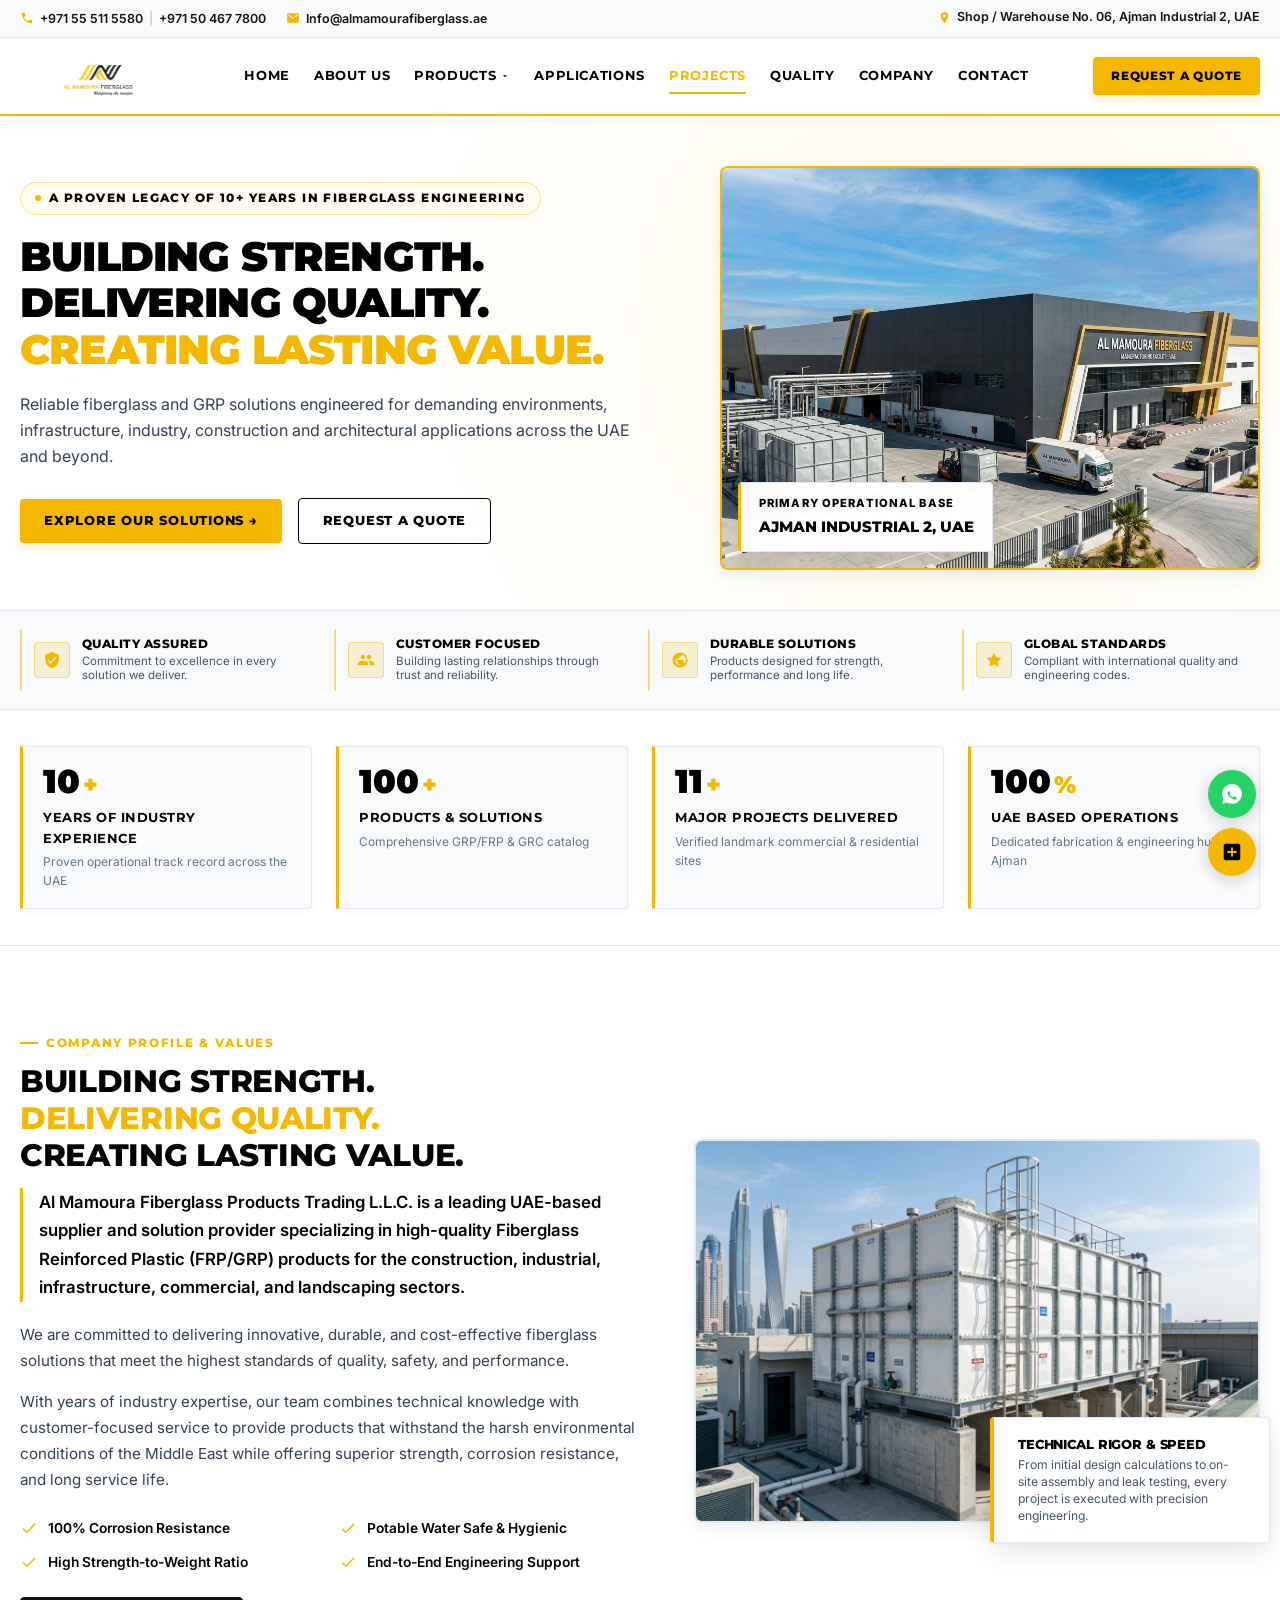
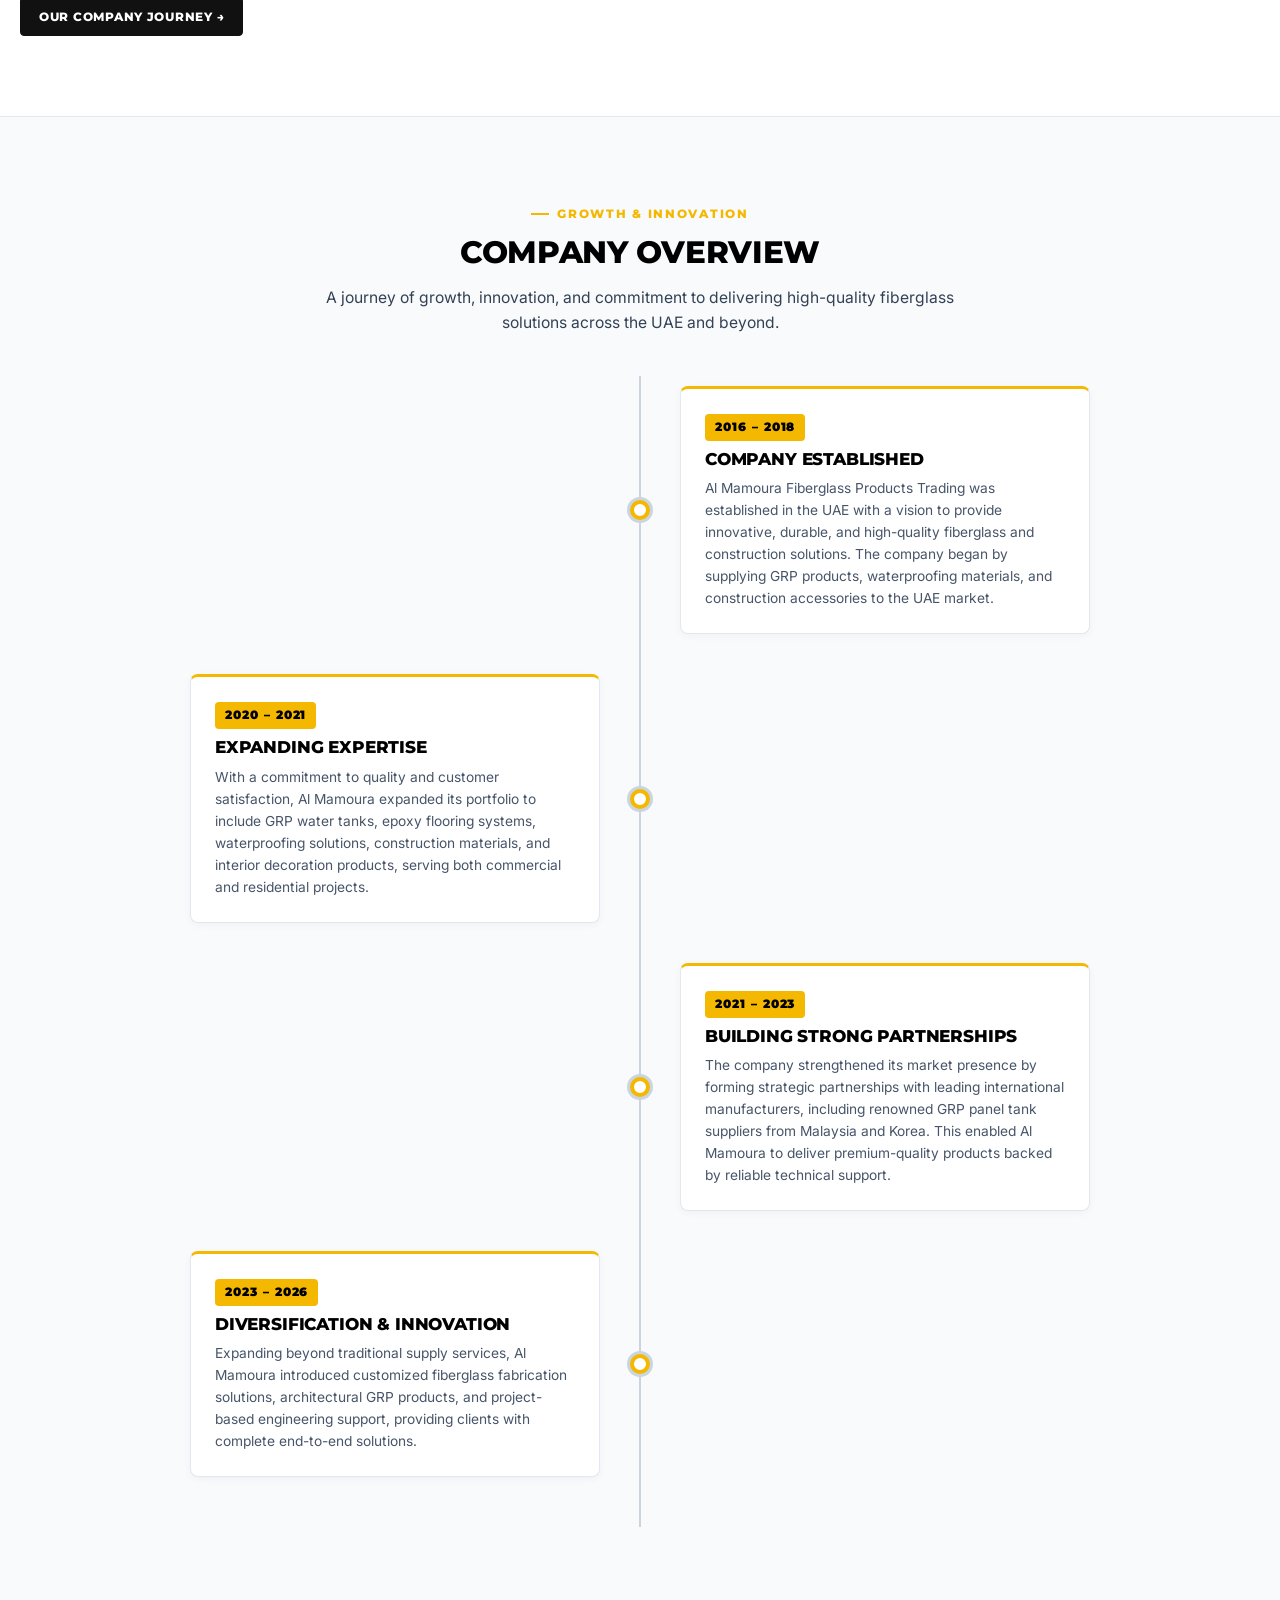
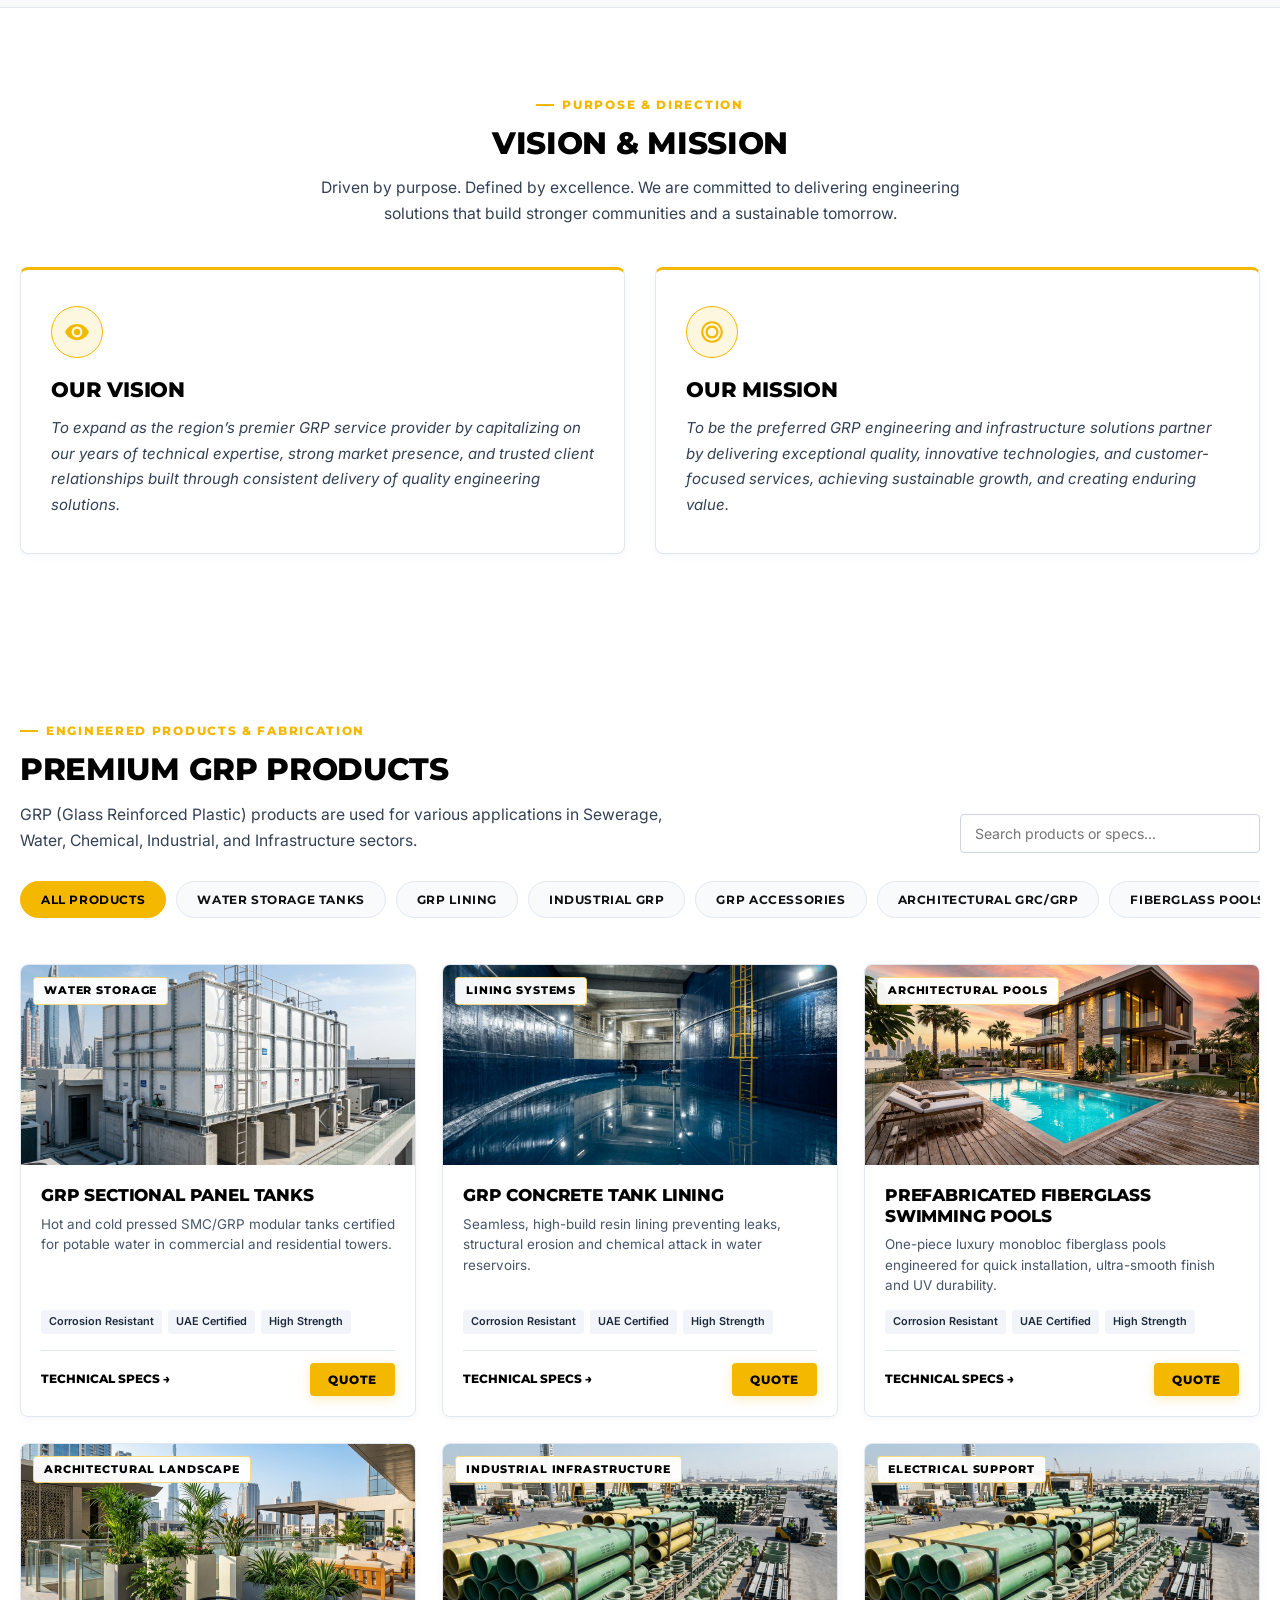
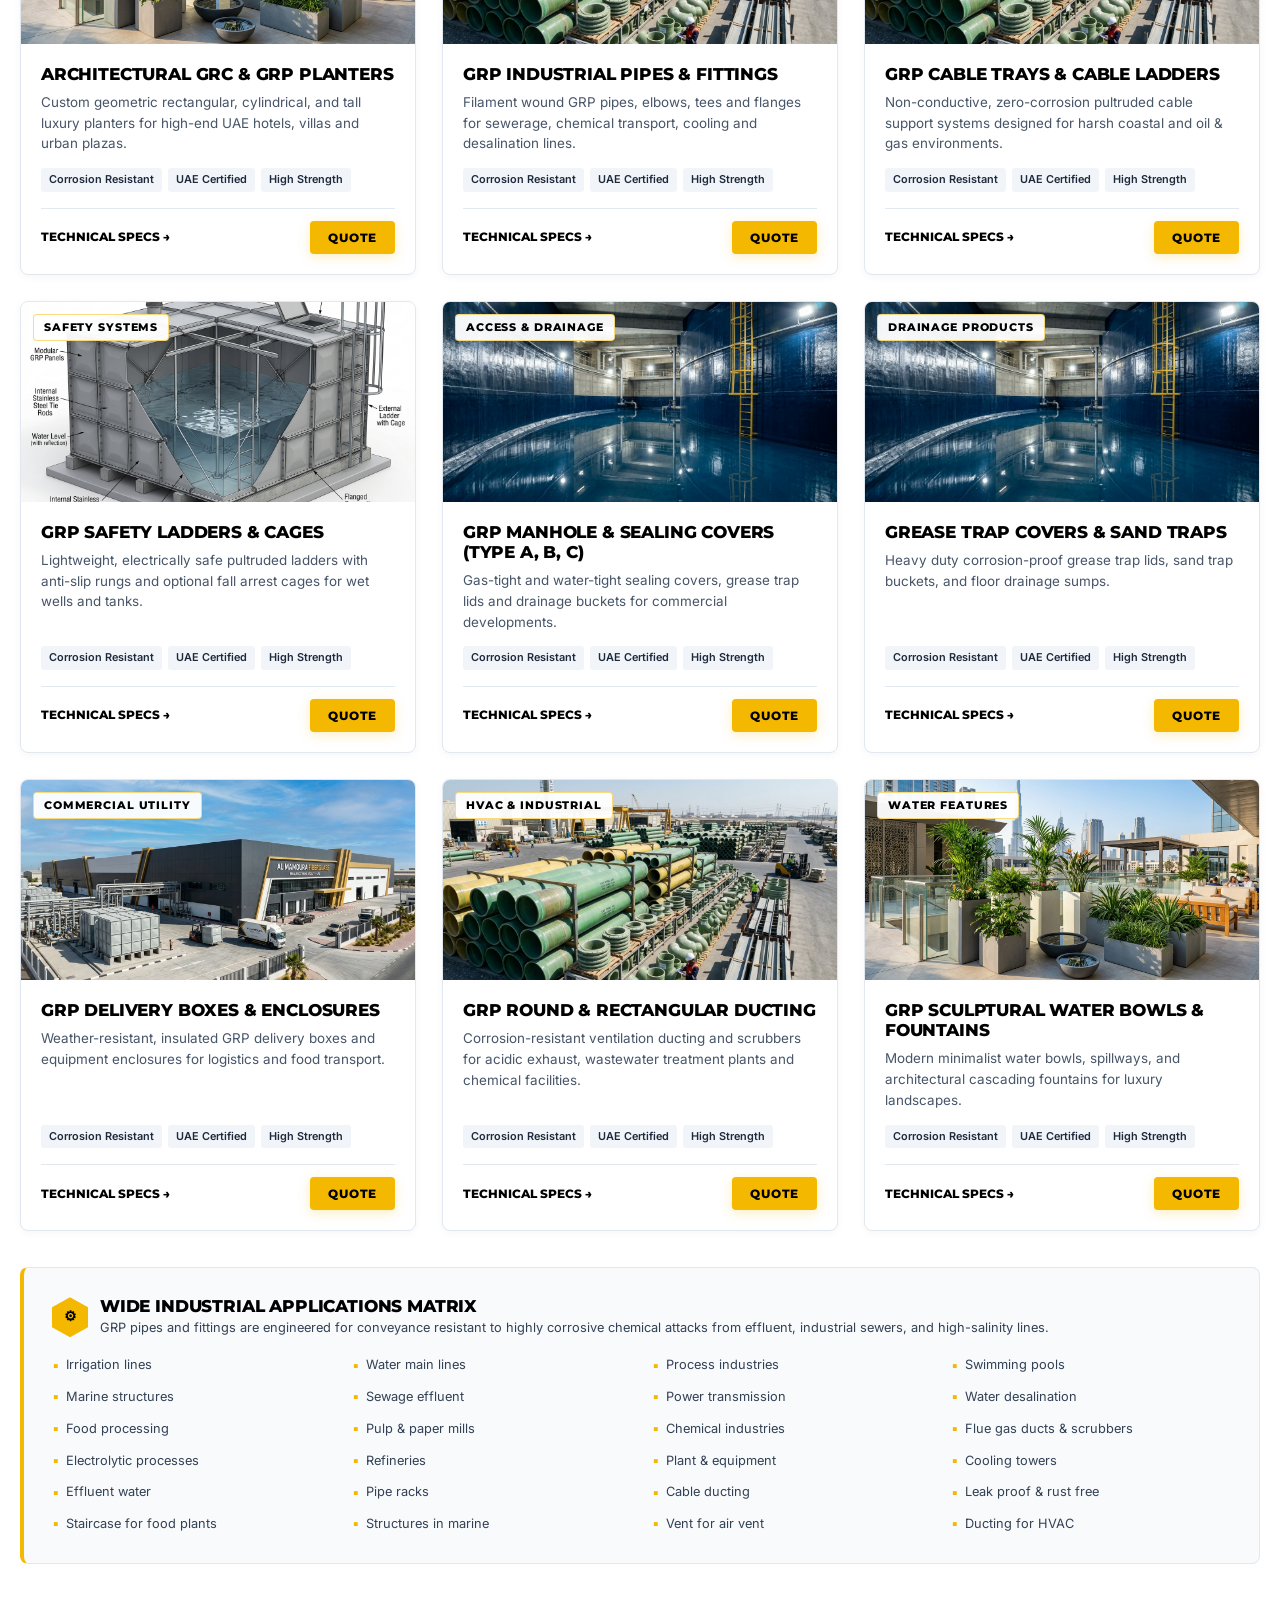
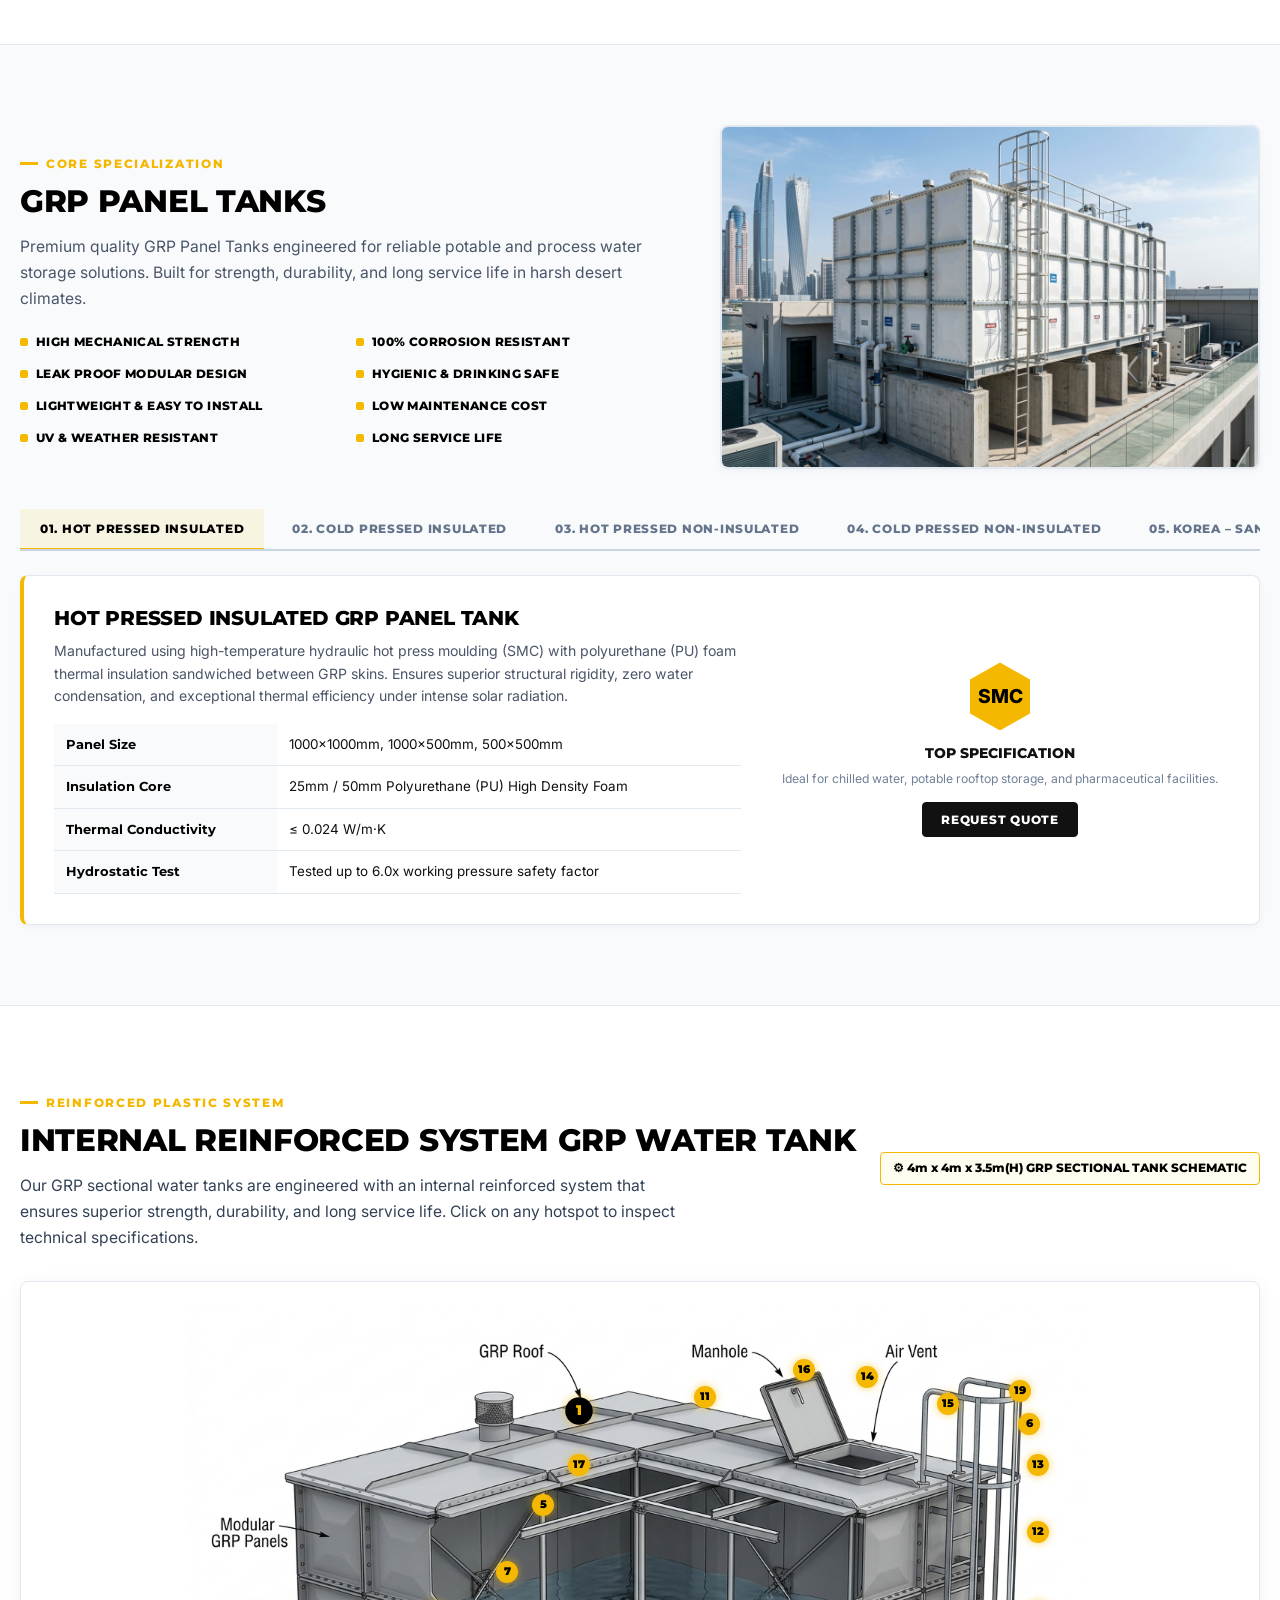
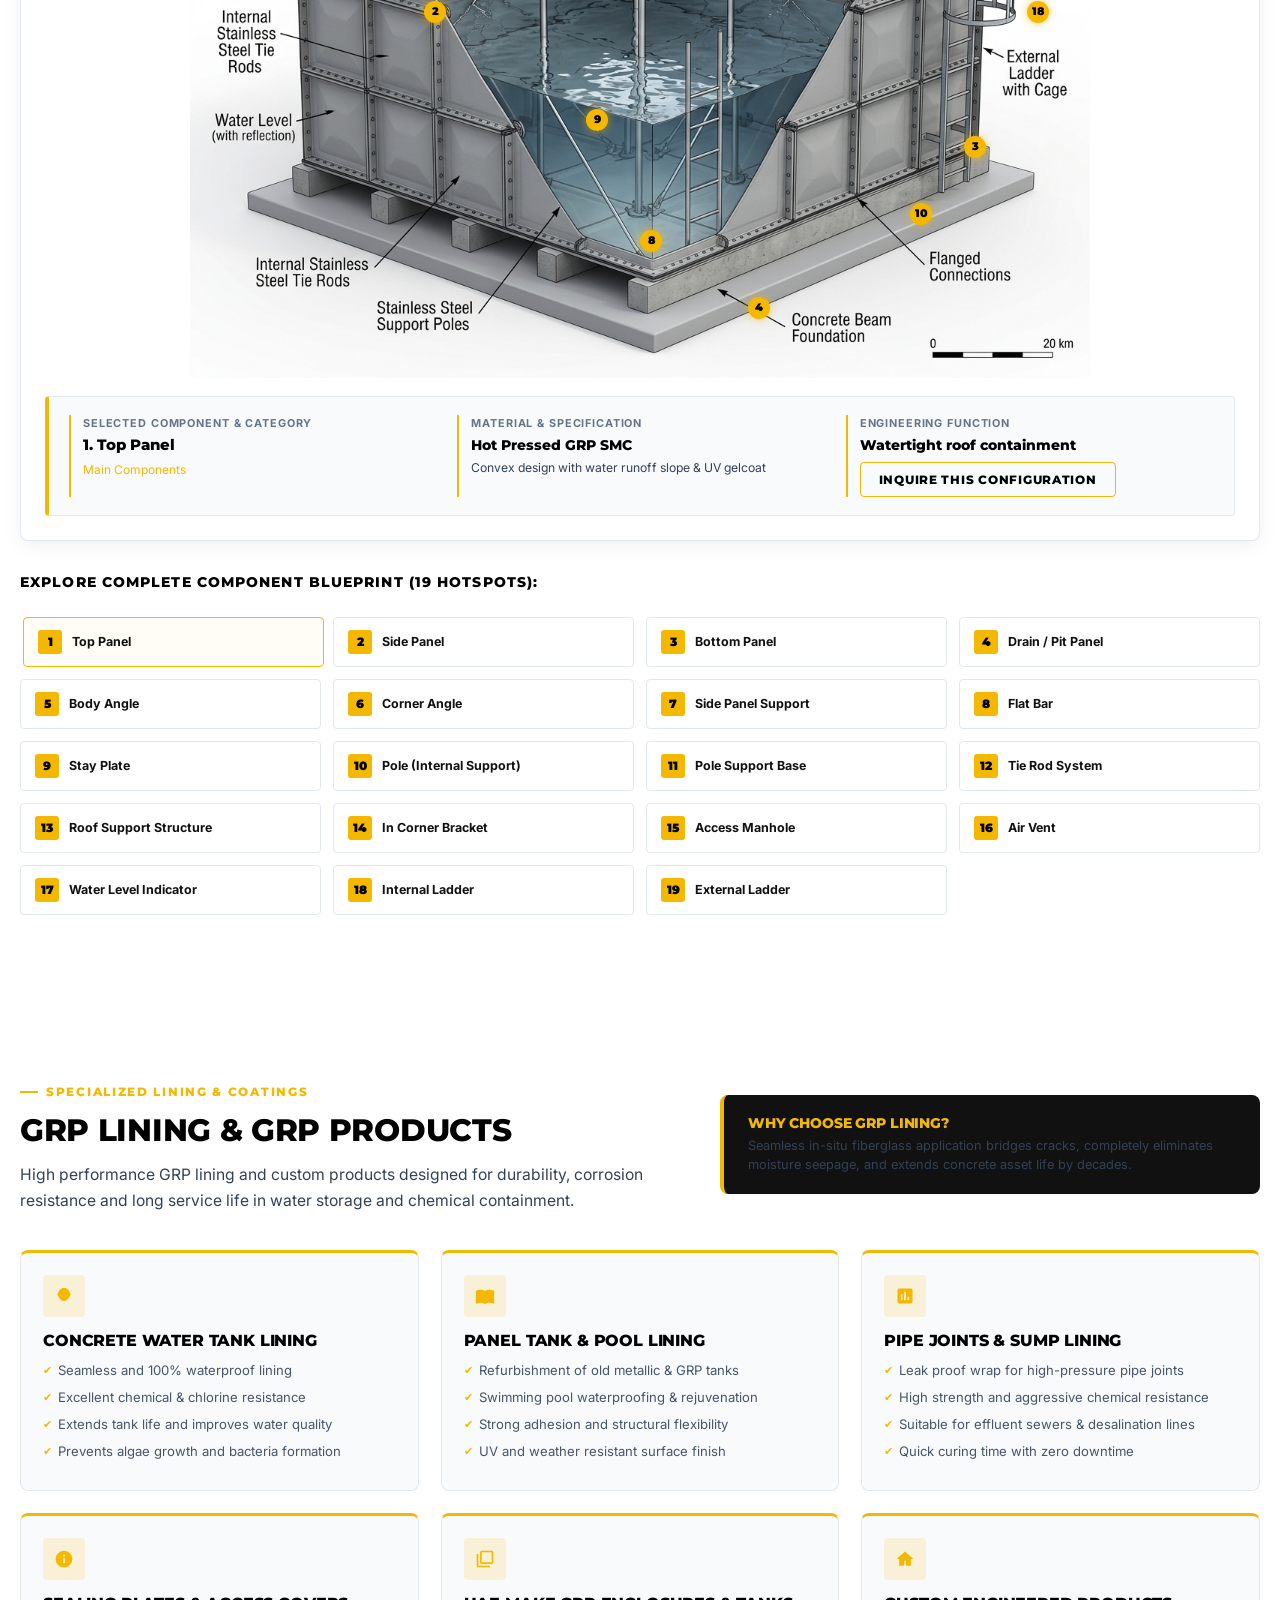
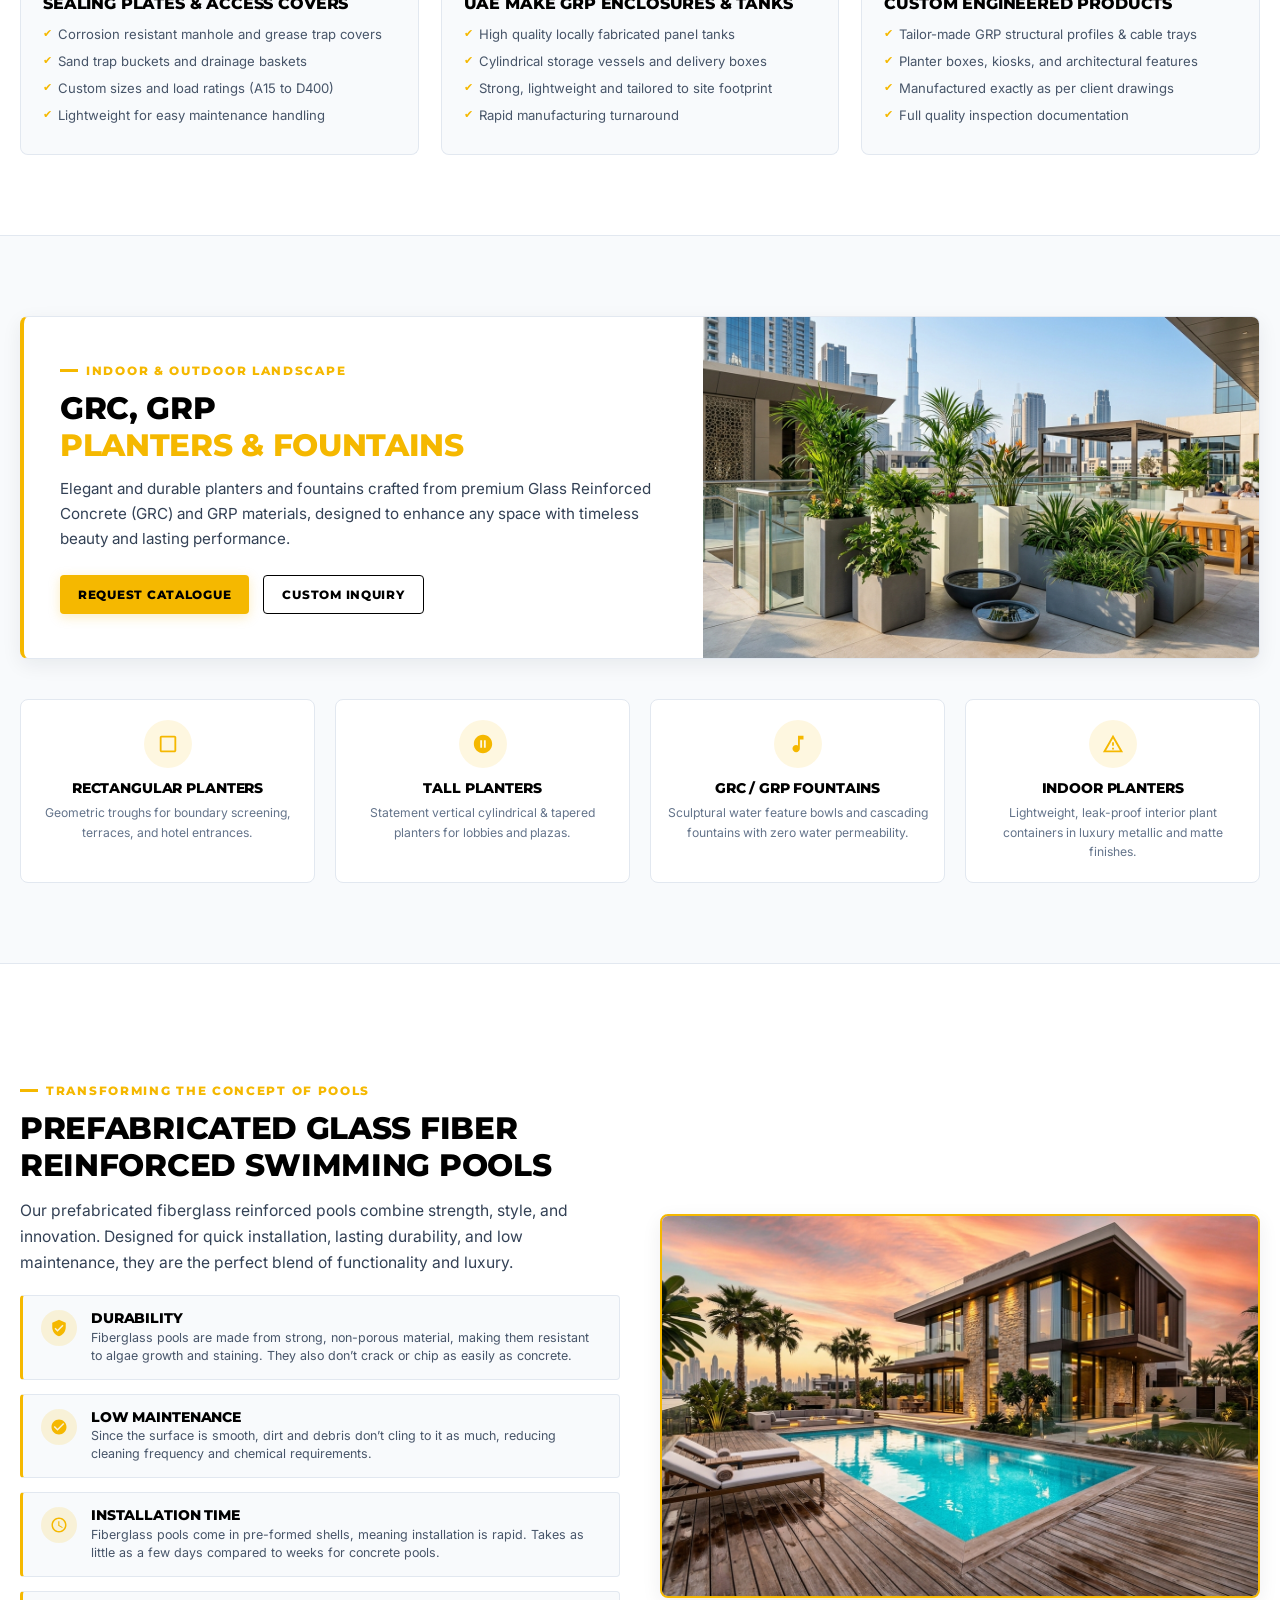
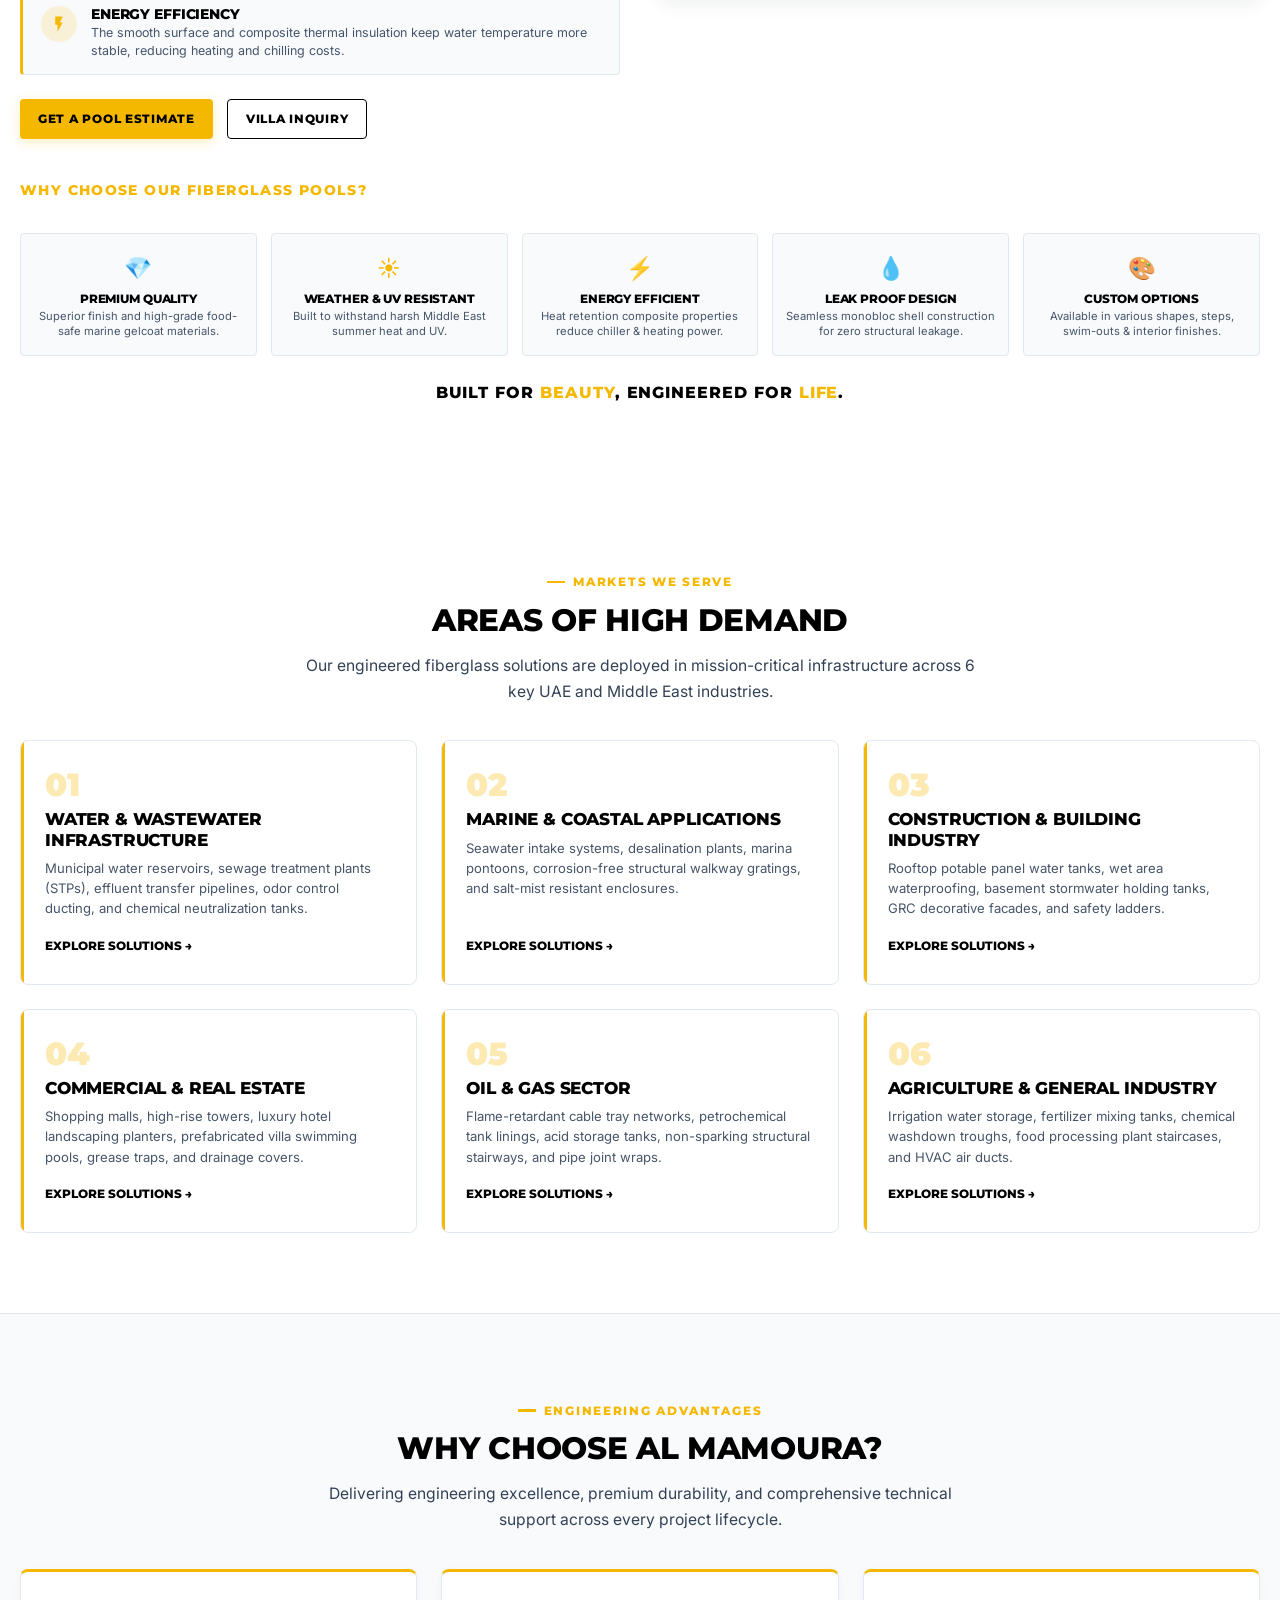
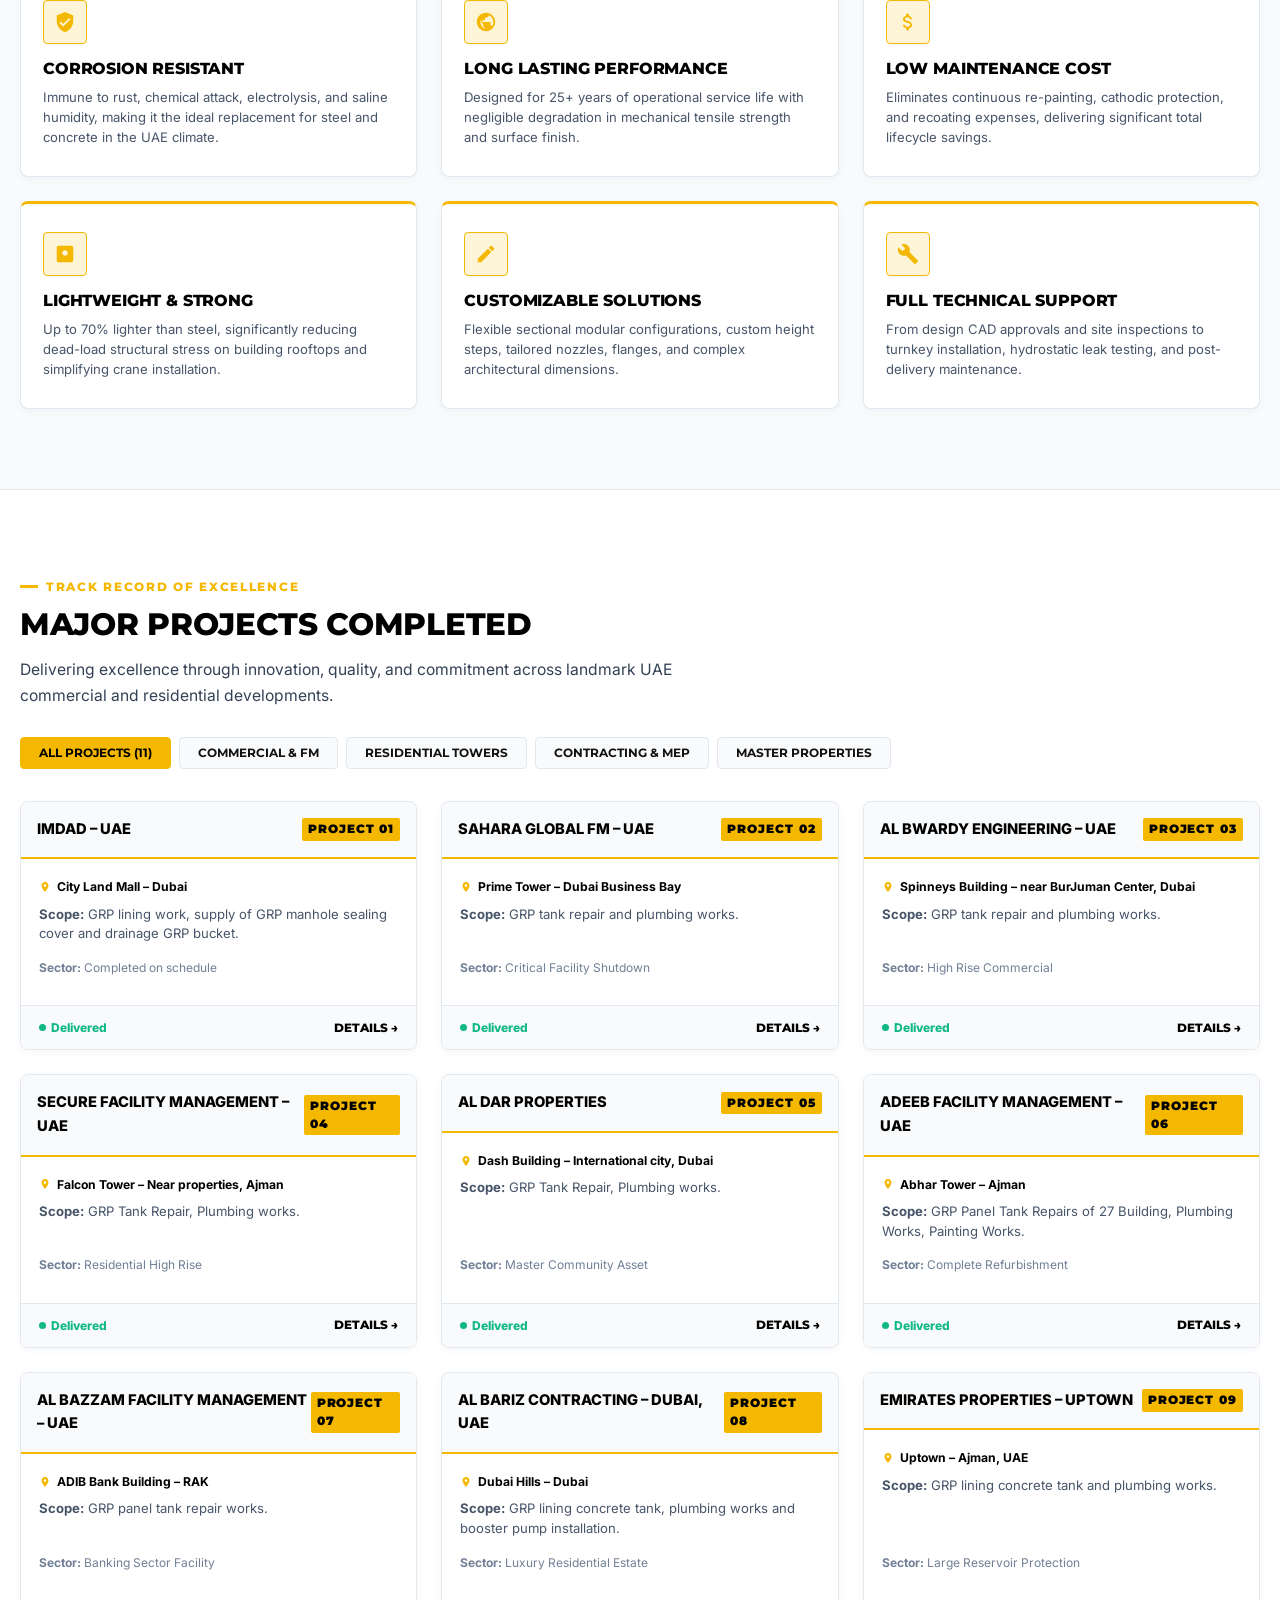
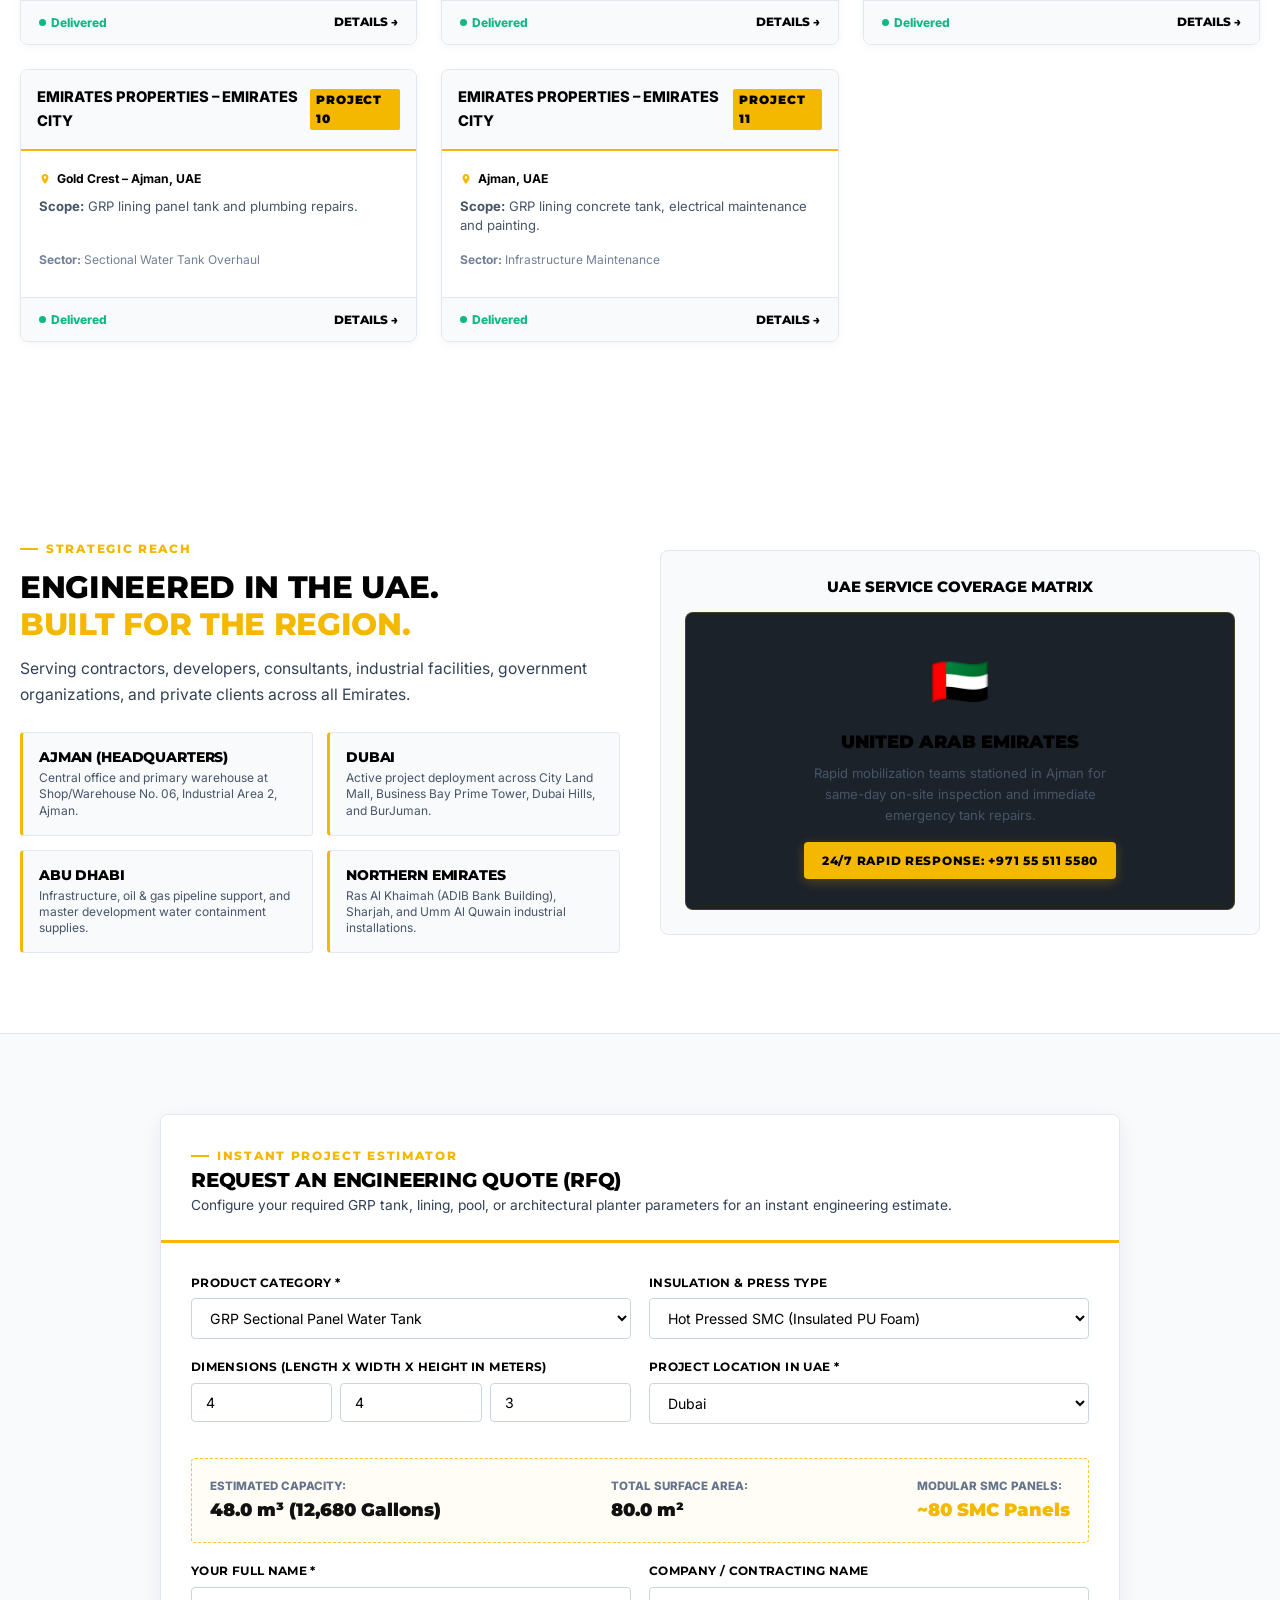
==== commit cea53312: "Update header logo visibility, logo home redirect link, and add browser tab favicon" ====
--- a/index.html
+++ b/index.html
@@ -15,6 +15,11 @@
   <link rel="preconnect" href="https://fonts.gstatic.com" crossorigin>
   <link href="https://fonts.googleapis.com/css2?family=Great+Vibes&family=Inter:wght@300;400;500;600;700&family=Montserrat:wght@400;500;600;700;800;900&display=swap" rel="stylesheet">
   
+  <!-- Favicon / Browser Tab Icon -->
+  <link rel="icon" type="image/png" href="assets/images/logo-transparent.png">
+  <link rel="shortcut icon" href="assets/images/logo-transparent.png">
+  <link rel="apple-touch-icon" href="assets/images/logo-transparent.png">
+
   <!-- Main Stylesheet -->
   <link rel="stylesheet" href="css/style.css">
 </head>
@@ -52,9 +57,9 @@
   <header class="main-header" id="mainHeader">
     <div class="container header-container">
       
-      <!-- Brand Logo (Original Uploaded Artwork) -->
+      <!-- Brand Logo (Clickable -> Home Page) -->
       <a href="#hero" class="brand-logo-wrap" aria-label="Al Mamoura Fiberglass Home">
-        <img src="assets/images/logo-transparent.png" alt="Al Mamoura Fiberglass - Reinforcing The Concepts" width="220" height="56">
+        <img src="assets/images/logo-transparent.png" alt="Al Mamoura Fiberglass - Reinforcing The Concepts" width="160" height="42">
       </a>
 
       <!-- Desktop Navigation Menu -->
@@ -150,7 +155,9 @@
   <div class="mobile-nav-drawer" id="mobileNavDrawer">
     <div class="mobile-menu-links">
       <div style="margin-bottom: 16px;">
-        <img src="assets/images/logo-transparent.png" alt="Al Mamoura Fiberglass" style="max-width: 180px; height: auto;">
+        <a href="#hero" aria-label="Al Mamoura Fiberglass Home">
+          <img src="assets/images/logo-transparent.png" alt="Al Mamoura Fiberglass" style="max-width: 130px; height: auto;">
+        </a>
       </div>
       <a href="#hero" class="mobile-menu-link">HOME</a>
       <a href="#about" class="mobile-menu-link">ABOUT US</a>
@@ -1707,7 +1714,9 @@
         <!-- Brand Info -->
         <div>
           <div style="margin-bottom: 14px;">
-            <img src="assets/images/logo-transparent.png" alt="Al Mamoura Fiberglass" style="max-width: 200px; height: auto;">
+            <a href="#hero" aria-label="Al Mamoura Fiberglass Home">
+              <img src="assets/images/logo-transparent.png" alt="Al Mamoura Fiberglass" style="max-width: 170px; height: auto;">
+            </a>
           </div>
           <p class="footer-desc-text">
             Al Mamoura Fiberglass Products Trading L.L.C. (License #78445) is a premier UAE engineering supplier specializing in high-grade GRP panel water tanks, lining, pools, and industrial FRP composites.
--- a/css/style.css
+++ b/css/style.css
@@ -389,18 +389,31 @@
 
 /* Brand Logo Container */
 .brand-logo-wrap {
-  display: flex;
+  display: inline-flex;
   align-items: center;
   gap: 12px;
-  height: 56px;
+  height: 100%;
   text-decoration: none;
+  transition: opacity var(--transition-fast), transform var(--transition-fast);
+}
+
+.brand-logo-wrap:hover {
+  opacity: 0.92;
 }
 
 .brand-logo-wrap img {
-  height: 100%;
-  width: auto;
-  max-width: 230px;
+  width: 160px;
+  height: auto;
+  max-height: 52px;
   object-fit: contain;
+  display: block;
+}
+
+@media (max-width: 768px) {
+  .brand-logo-wrap img {
+    width: 120px;
+    max-height: 42px;
+  }
 }
 
 /* Navigation Menu - Pure Black #000000 with Yellow Active Accent */
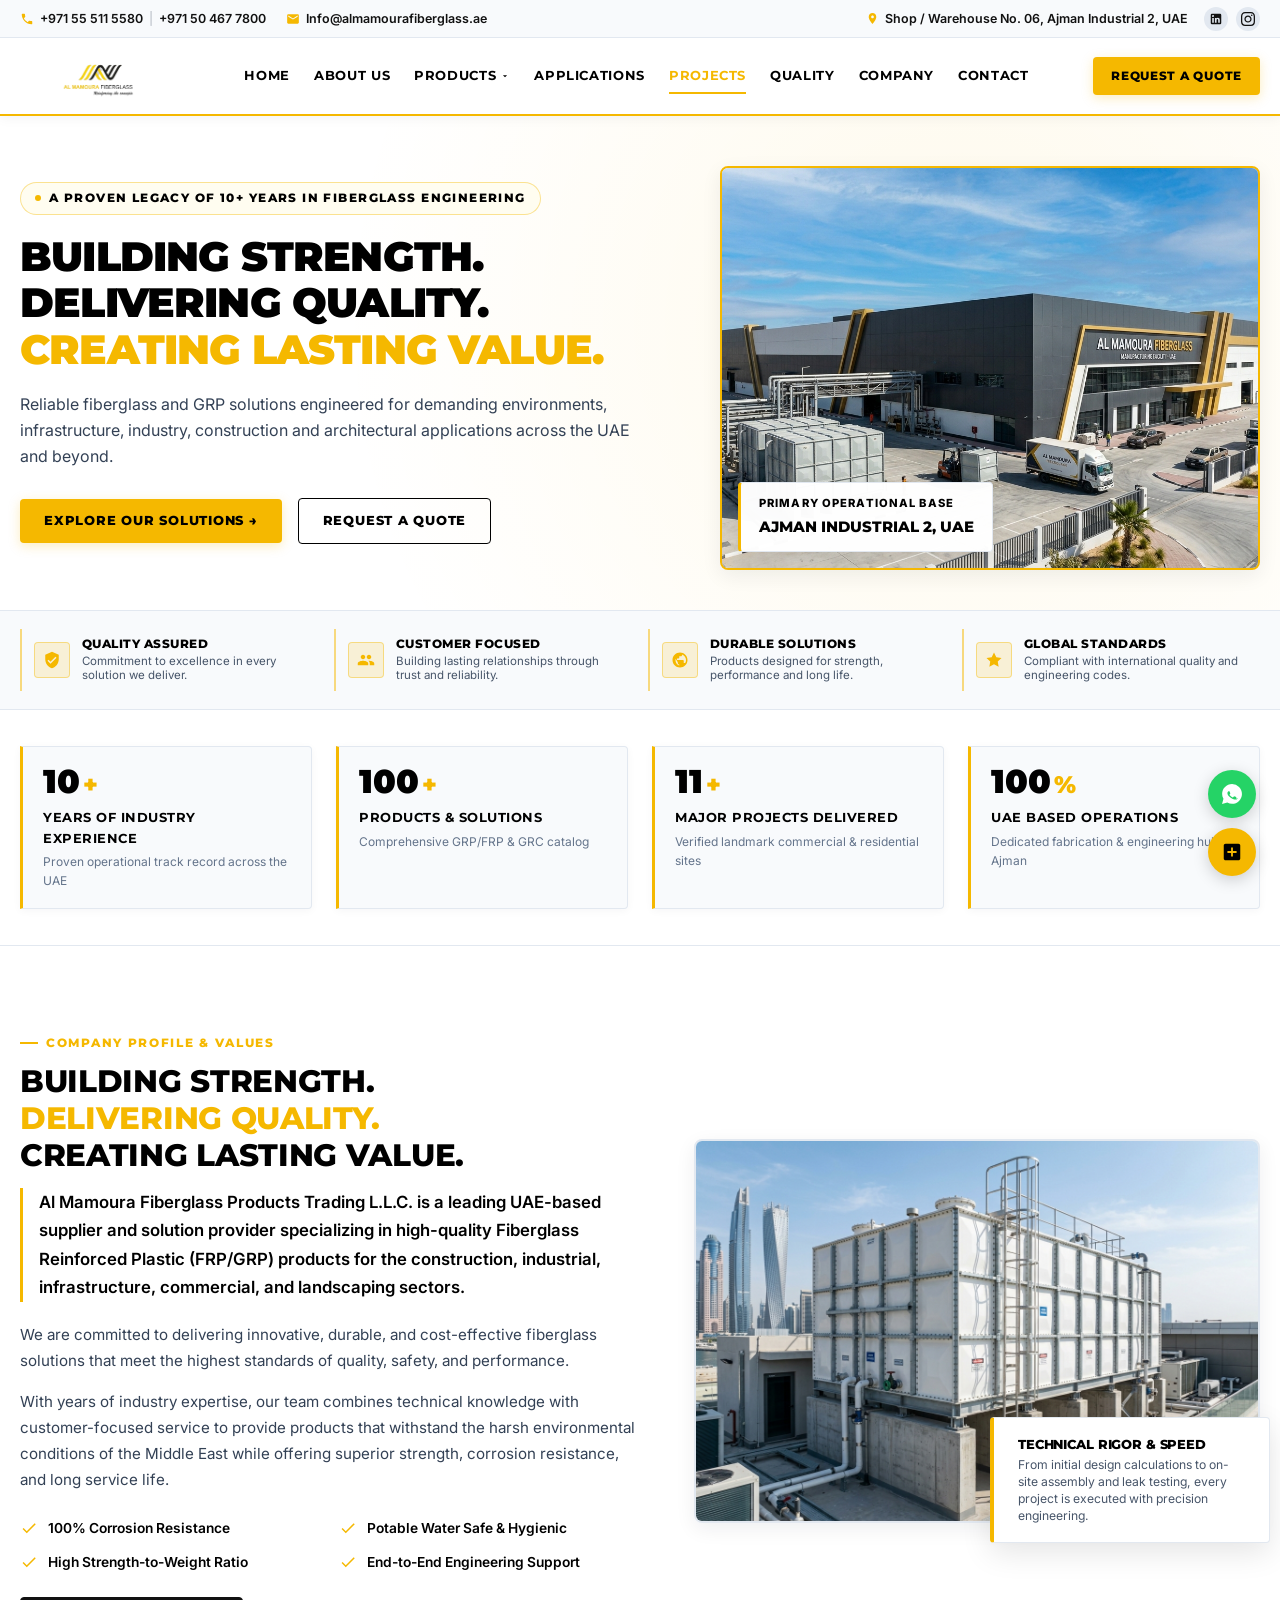
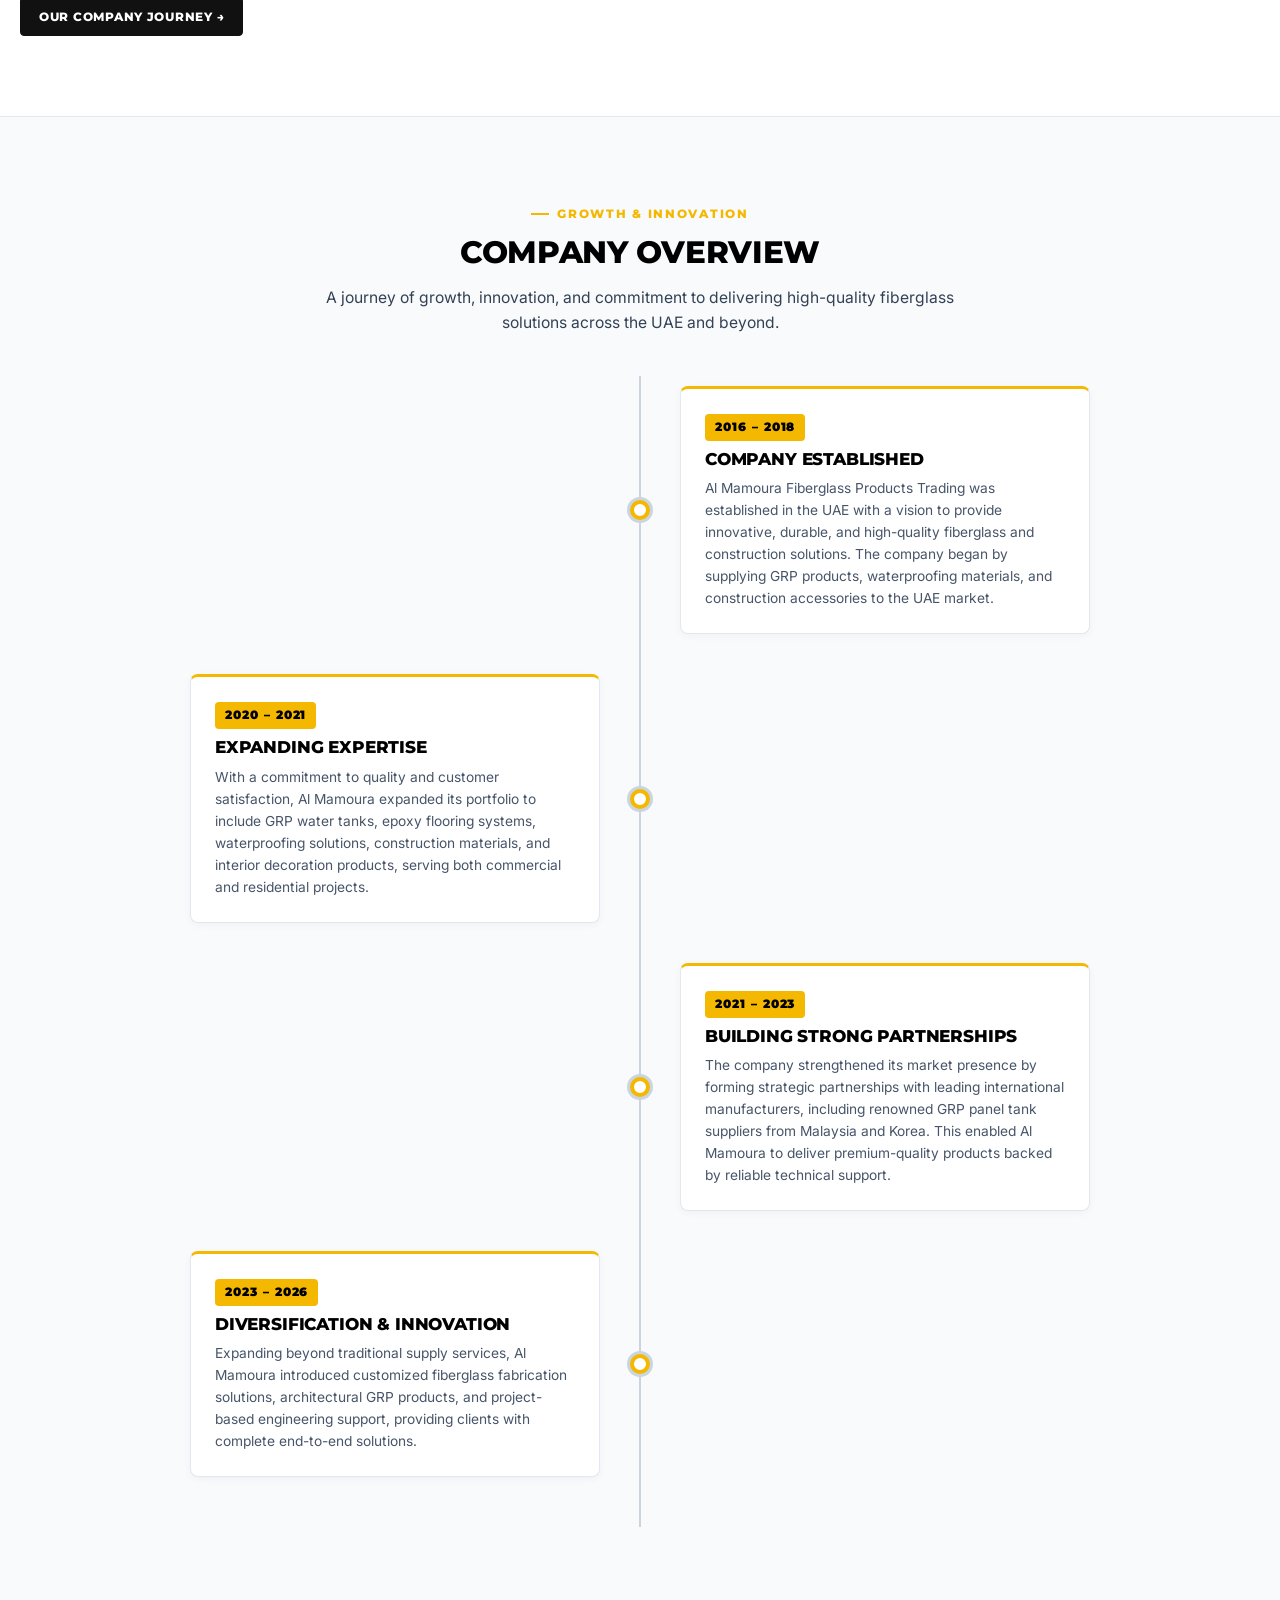
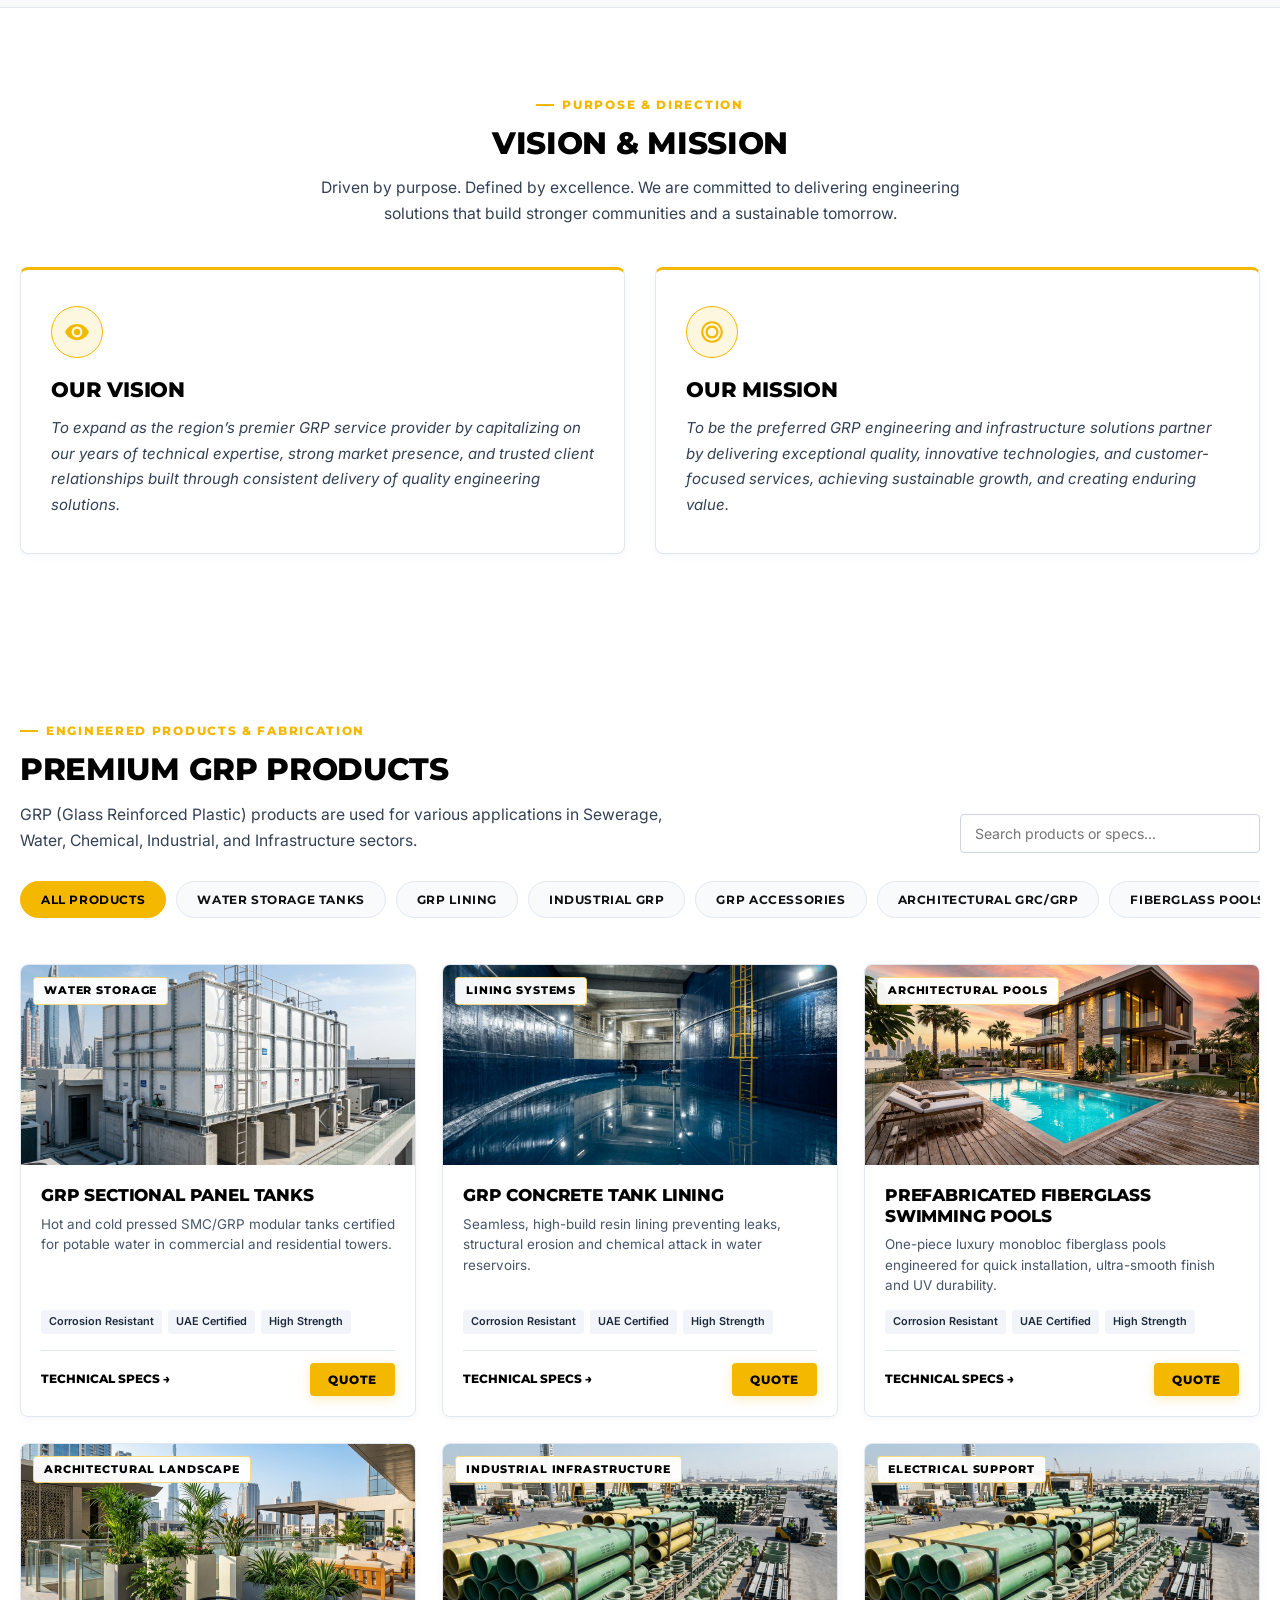
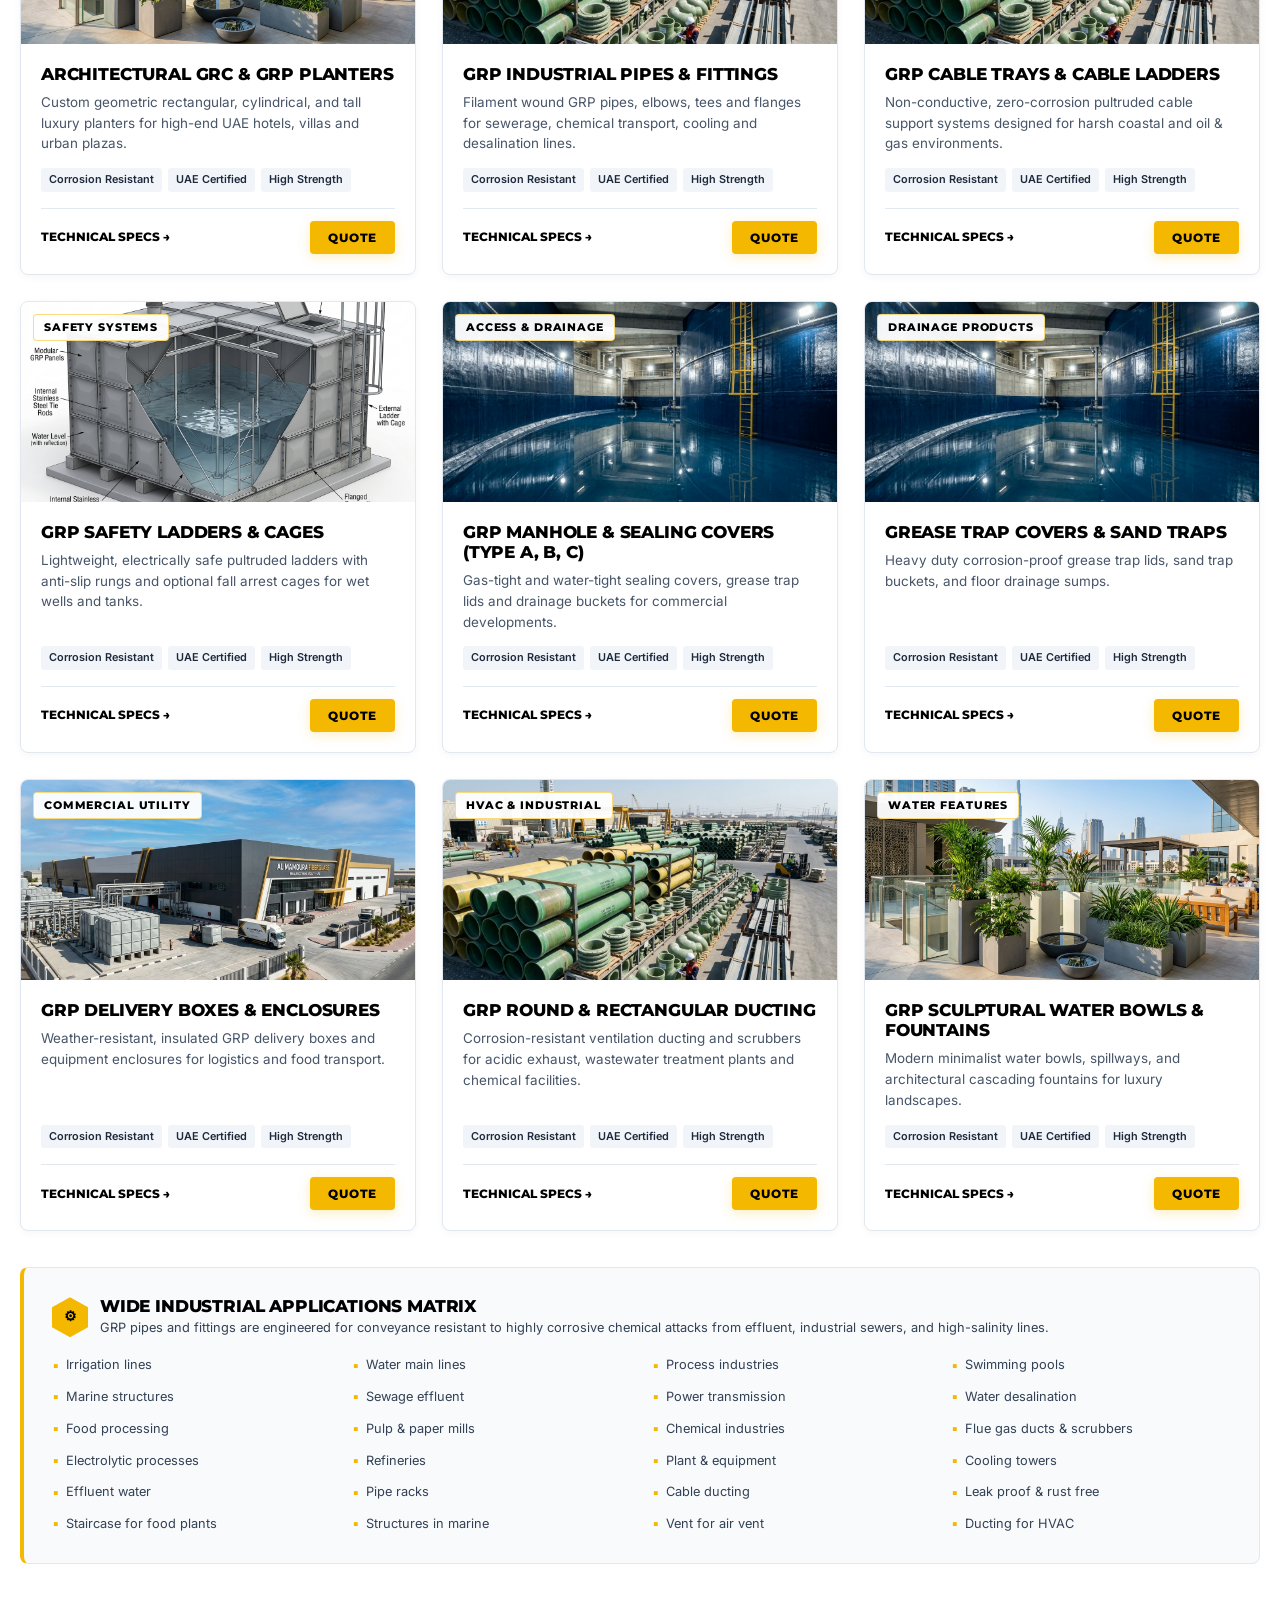
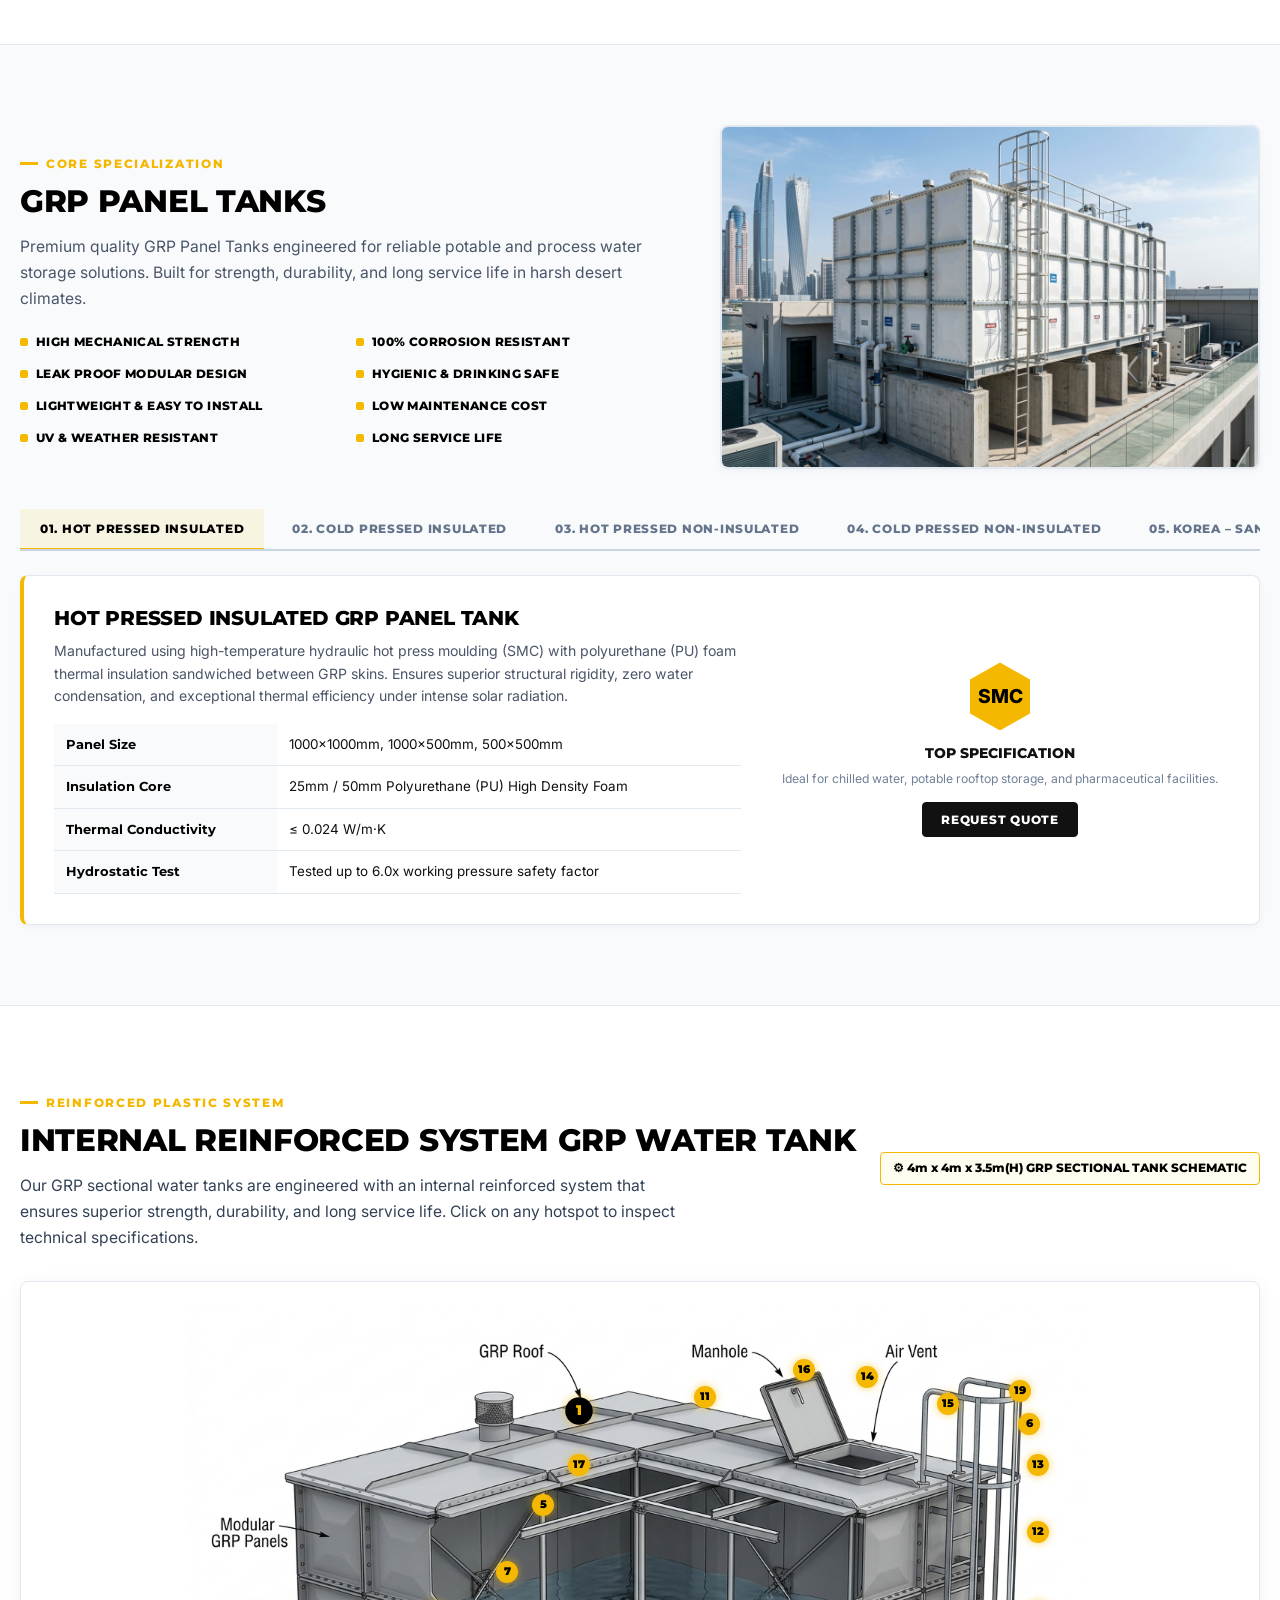
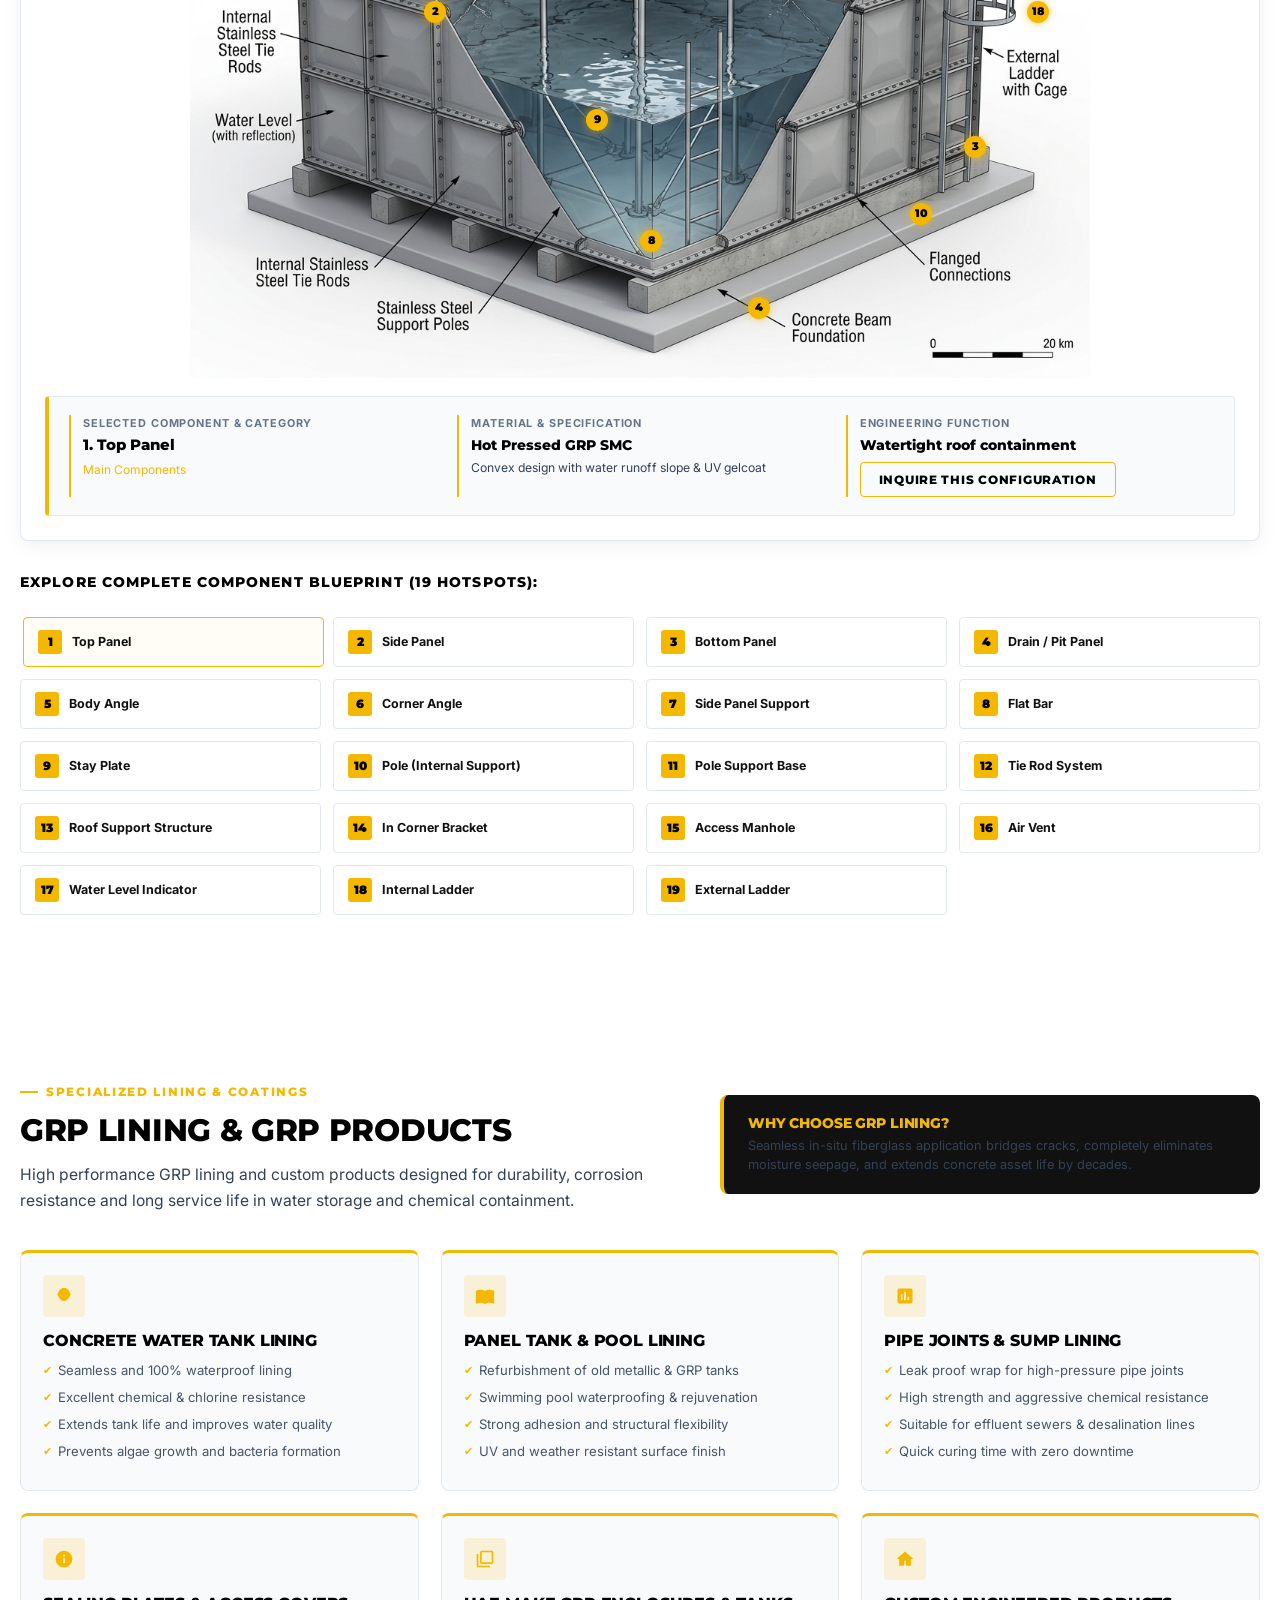
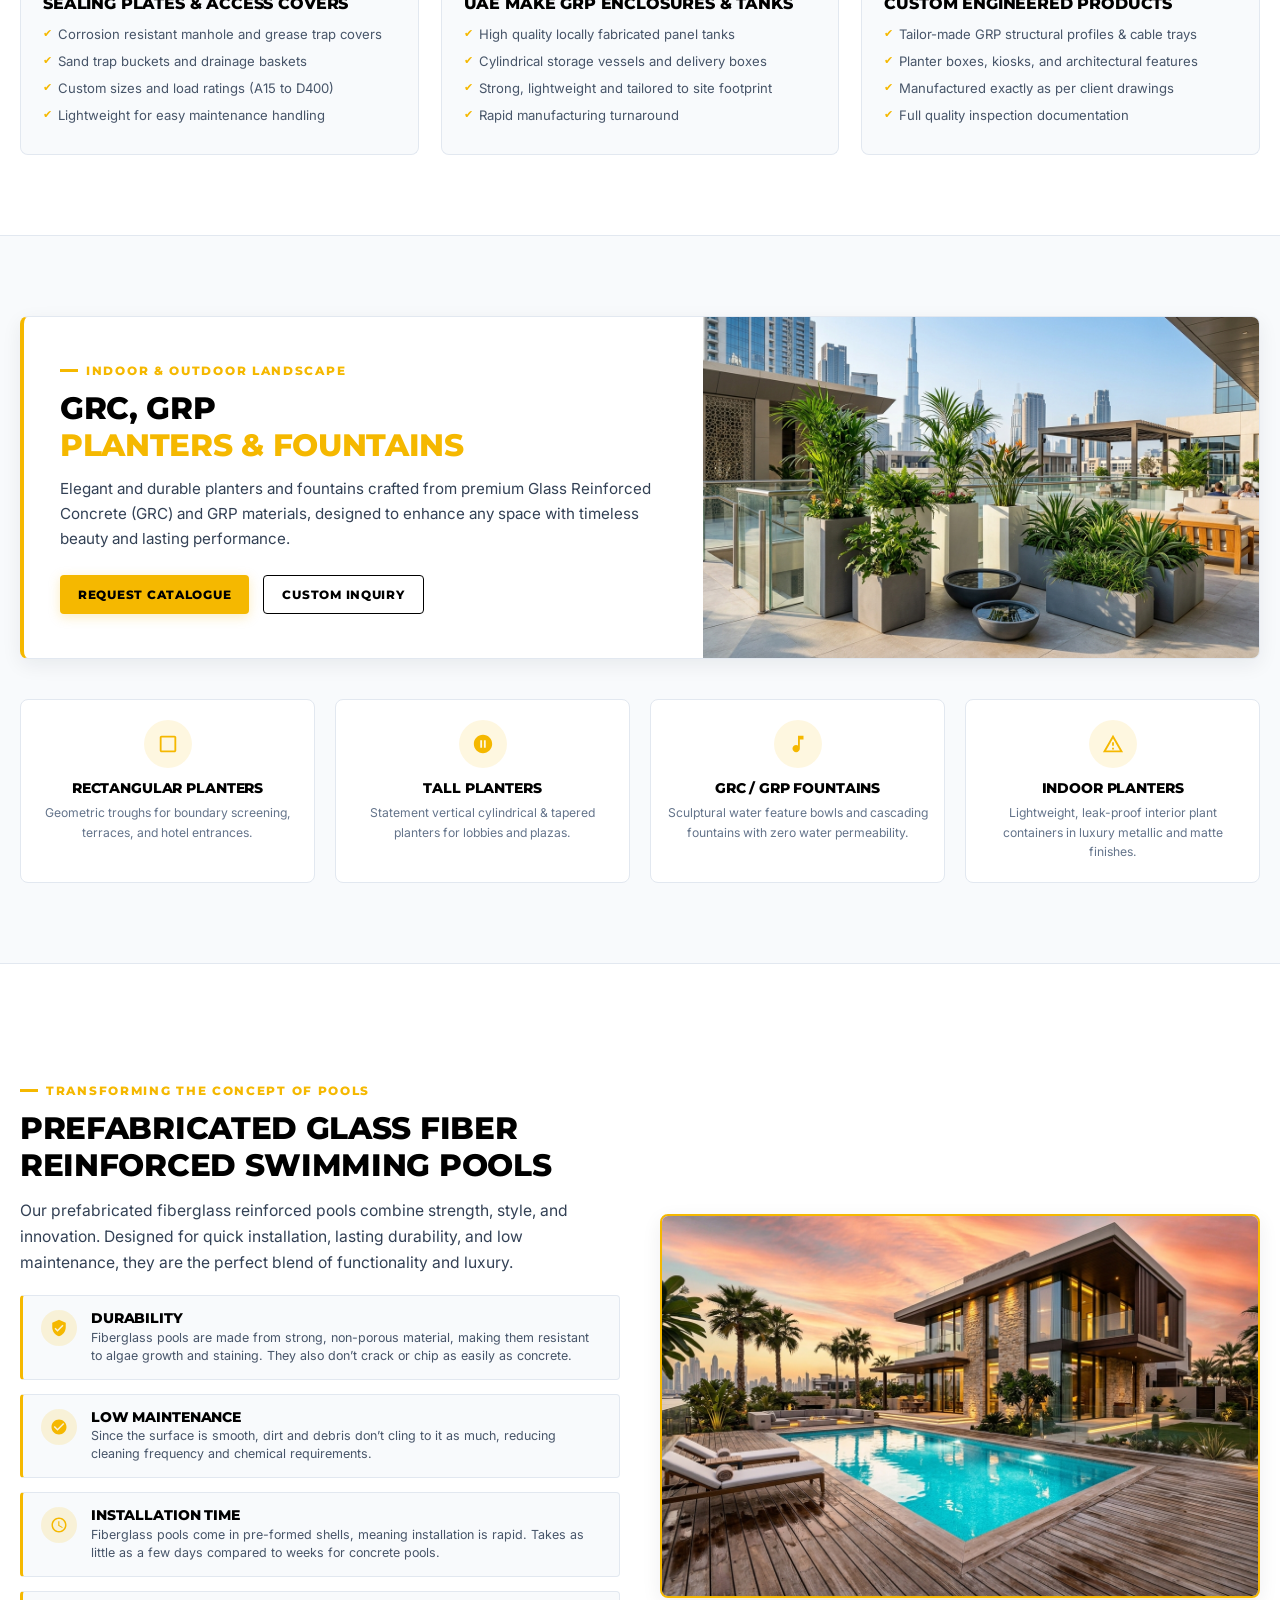
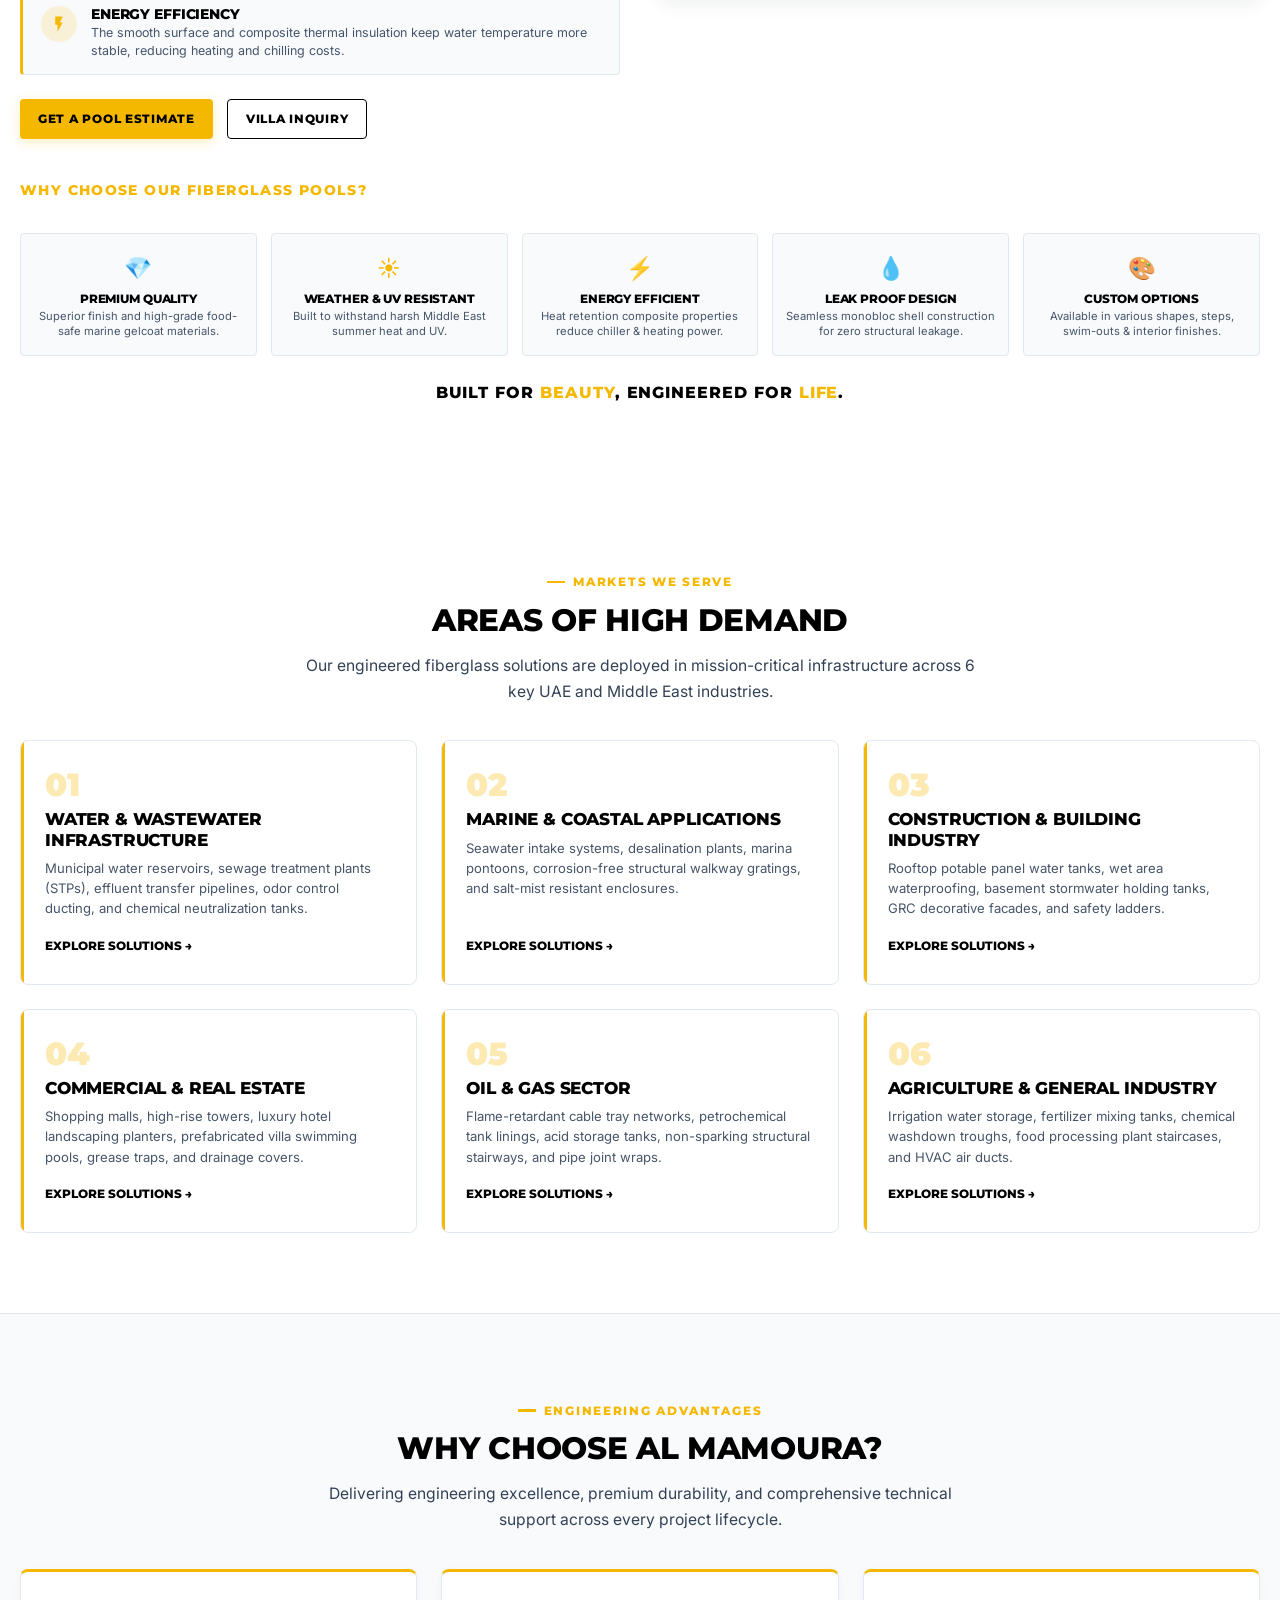
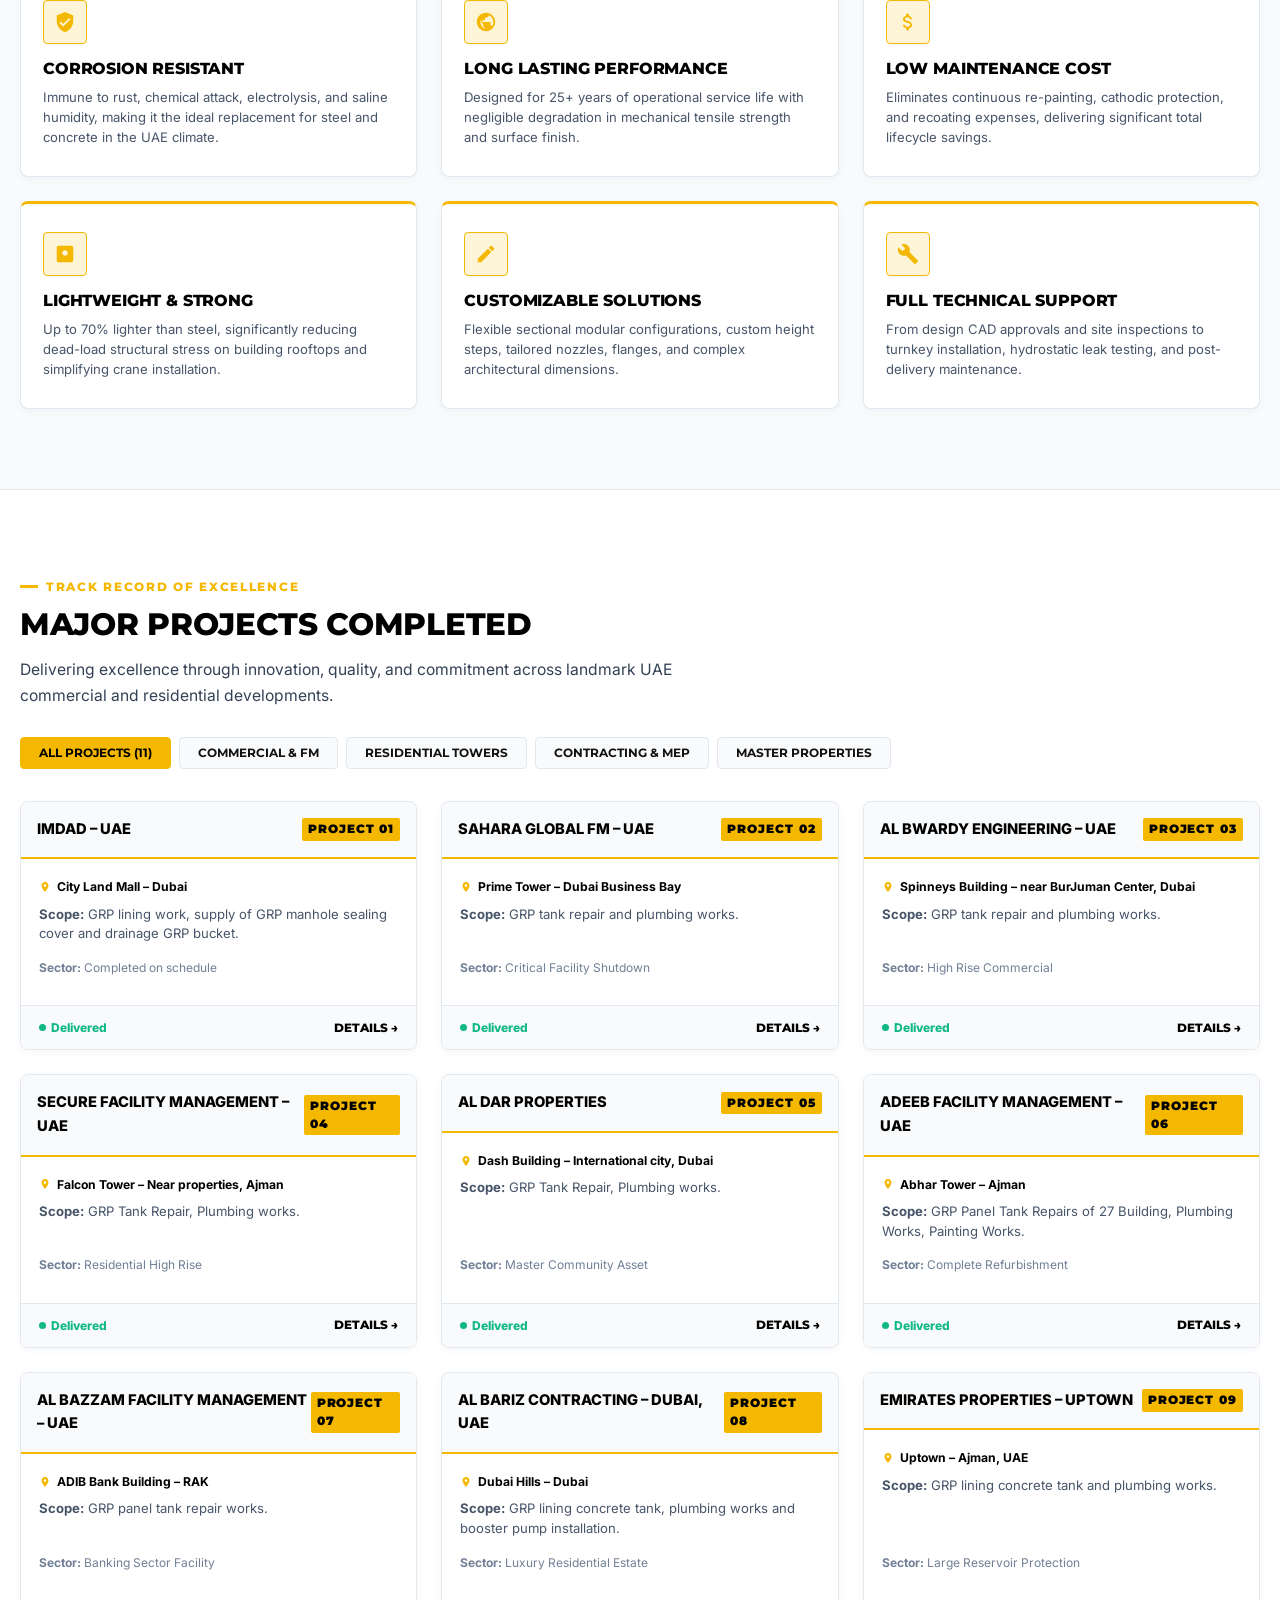
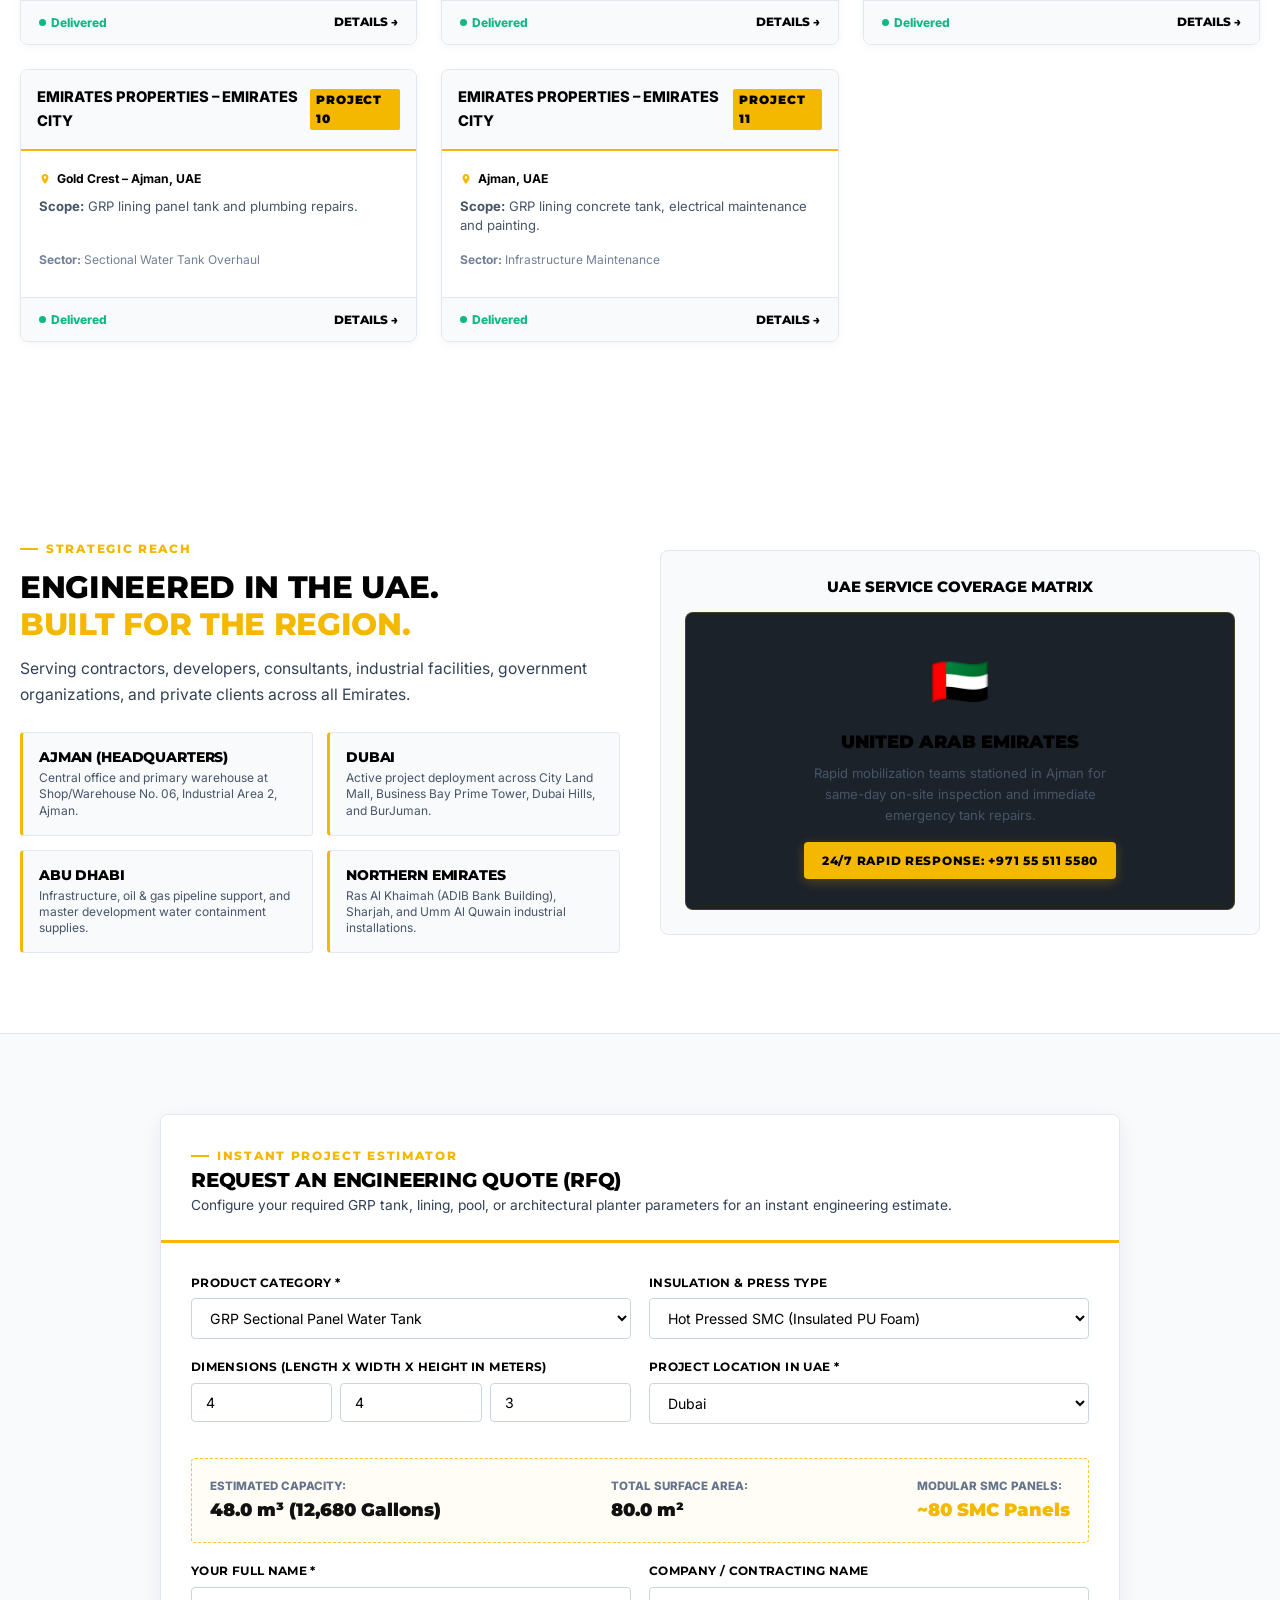
==== commit 230d0742: "Add LinkedIn and Instagram social links to top info bar and footer" ====
--- a/index.html
+++ b/index.html
@@ -26,6 +26,31 @@
 <body>
 
   <!-- =========================================================================
+       00. PREMIUM CORPORATE INTRO SPLASH SCREEN
+       ========================================================================= -->
+  <div class="brand-intro-screen" id="brandIntroScreen" aria-hidden="true">
+    <div class="intro-content-wrap">
+      
+      <!-- Logo Container with Shimmer Effect -->
+      <div class="intro-logo-box">
+        <img src="assets/images/logo-transparent.png" alt="Al Mamoura Fiberglass Logo" class="intro-logo-img">
+        <div class="intro-shimmer-sweep"></div>
+      </div>
+      
+      <!-- Brand Title & Tagline -->
+      <h1 class="intro-title">AL MAMOURA FIBERGLASS</h1>
+      <div class="intro-accent-line"></div>
+      <p class="intro-tagline">Engineering Strength. Delivering Quality.</p>
+
+      <!-- Progress Line Indicator -->
+      <div class="intro-loader-track">
+        <div class="intro-loader-bar"></div>
+      </div>
+      
+    </div>
+  </div>
+
+  <!-- =========================================================================
        01. TOP INFO BAR
        ========================================================================= -->
   <div class="top-info-bar">
@@ -46,6 +71,14 @@
         <div class="top-badge-location">
           <svg width="13" height="13" viewBox="0 0 24 24" fill="currentColor"><path d="M12 2C8.13 2 5 5.13 5 9c0 5.25 7 13 7 13s7-7.75 7-13c0-3.87-3.13-7-7-7zm0 9.5c-1.38 0-2.5-1.12-2.5-2.5s1.12-2.5 2.5-2.5 2.5 1.12 2.5 2.5-1.12 2.5-2.5 2.5z"/></svg>
           <span>Shop / Warehouse No. 06, Ajman Industrial 2, UAE</span>
+        </div>
+        <div class="top-social-links">
+          <a href="https://www.linkedin.com/company/al-mamoura-fiberglass" target="_blank" rel="noopener" aria-label="LinkedIn" class="top-social-link">
+            <svg viewBox="0 0 24 24" width="14" height="14" fill="currentColor"><path d="M19 3a2 2 0 0 1 2 2v14a2 2 0 0 1-2 2H5a2 2 0 0 1-2-2V5a2 2 0 0 1 2-2h14m-.5 15.5v-5.3a3.26 3.26 0 0 0-3.26-3.26c-.85 0-1.84.52-2.28 1.3v-1.11h-2.79v8.37h2.79v-4.93c0-.77.62-1.4 1.39-1.4a1.4 1.4 0 0 1 1.4 1.4v4.93h2.75M6.88 8.56a1.68 1.68 0 0 0 1.68-1.68c0-.93-.75-1.69-1.68-1.69a1.69 1.69 0 0 0-1.69 1.69c0 .93.76 1.68 1.69 1.68m1.39 9.94v-8.37H5.5v8.37h2.77z"/></svg>
+          </a>
+          <a href="https://www.instagram.com/almamourafiberglass" target="_blank" rel="noopener" aria-label="Instagram" class="top-social-link">
+            <svg viewBox="0 0 24 24" width="14" height="14" fill="currentColor"><path d="M12 2.163c3.204 0 3.584.012 4.85.07 3.252.148 4.771 1.691 4.919 4.919.058 1.265.069 1.645.069 4.849 0 3.205-.012 3.584-.069 4.849-.149 3.225-1.664 4.771-4.919 4.919-1.266.058-1.644.07-4.85.07-3.204 0-3.584-.012-4.849-.07-3.26-.149-4.771-1.699-4.919-4.92-.058-1.265-.07-1.644-.07-4.849 0-3.204.013-3.583.07-4.849.149-3.227 1.664-4.771 4.919-4.919 1.266-.057 1.645-.069 4.849-.069zm0-2.163c-3.259 0-3.667.014-4.947.072-4.358.2-6.78 2.618-6.98 6.98-.059 1.281-.073 1.689-.073 4.948 0 3.259.014 3.668.072 4.948.2 4.358 2.618 6.78 6.98 6.98 1.281.058 1.689.072 4.948.072 3.259 0 3.668-.014 4.948-.072 4.354-.2 6.782-2.618 6.979-6.98.059-1.28.073-1.689.073-4.948 0-3.259-.014-3.667-.072-4.947-.196-4.354-2.617-6.78-6.979-6.98-1.281-.059-1.69-.073-4.949-.073zm0 5.838c-3.403 0-6.162 2.759-6.162 6.162s2.759 6.163 6.162 6.163 6.162-2.759 6.162-6.163c0-3.403-2.759-6.162-6.162-6.162zm0 10.162c-2.209 0-4-1.79-4-4 0-2.209 1.791-4 4-4s4 1.791 4 4c0 2.21-1.791 4-4 4zm6.406-11.845c-.796 0-1.441.645-1.441 1.44s.645 1.44 1.441 1.44c.795 0 1.439-.645 1.439-1.44s-.644-1.44-1.439-1.44z"/></svg>
+          </a>
         </div>
       </div>
     </div>
@@ -1721,8 +1754,18 @@
           <p class="footer-desc-text">
             Al Mamoura Fiberglass Products Trading L.L.C. (License #78445) is a premier UAE engineering supplier specializing in high-grade GRP panel water tanks, lining, pools, and industrial FRP composites.
           </p>
-          <div style="font-size: 0.76rem; color: var(--brand-yellow); font-weight: 700;">
+          <div style="font-size: 0.76rem; color: var(--brand-yellow); font-weight: 700; margin-bottom: 12px;">
             UAE INDUSTRIAL LEADER
+          </div>
+          <div class="footer-social-bar">
+            <a href="https://www.linkedin.com/company/al-mamoura-fiberglass" target="_blank" rel="noopener" class="footer-social-btn" aria-label="LinkedIn">
+              <svg viewBox="0 0 24 24" width="15" height="15" fill="currentColor"><path d="M19 3a2 2 0 0 1 2 2v14a2 2 0 0 1-2 2H5a2 2 0 0 1-2-2V5a2 2 0 0 1 2-2h14m-.5 15.5v-5.3a3.26 3.26 0 0 0-3.26-3.26c-.85 0-1.84.52-2.28 1.3v-1.11h-2.79v8.37h2.79v-4.93c0-.77.62-1.4 1.39-1.4a1.4 1.4 0 0 1 1.4 1.4v4.93h2.75M6.88 8.56a1.68 1.68 0 0 0 1.68-1.68c0-.93-.75-1.69-1.68-1.69a1.69 1.69 0 0 0-1.69 1.69c0 .93.76 1.68 1.69 1.68m1.39 9.94v-8.37H5.5v8.37h2.77z"/></svg>
+              <span>LinkedIn</span>
+            </a>
+            <a href="https://www.instagram.com/almamourafiberglass" target="_blank" rel="noopener" class="footer-social-btn" aria-label="Instagram">
+              <svg viewBox="0 0 24 24" width="15" height="15" fill="currentColor"><path d="M12 2.163c3.204 0 3.584.012 4.85.07 3.252.148 4.771 1.691 4.919 4.919.058 1.265.069 1.645.069 4.849 0 3.205-.012 3.584-.069 4.849-.149 3.225-1.664 4.771-4.919 4.919-1.266.058-1.644.07-4.85.07-3.204 0-3.584-.012-4.849-.07-3.26-.149-4.771-1.699-4.919-4.92-.058-1.265-.07-1.644-.07-4.849 0-3.204.013-3.583.07-4.849.149-3.227 1.664-4.771 4.919-4.919 1.266-.057 1.645-.069 4.849-.069zm0-2.163c-3.259 0-3.667.014-4.947.072-4.358.2-6.78 2.618-6.98 6.98-.059 1.281-.073 1.689-.073 4.948 0 3.259.014 3.668.072 4.948.2 4.358 2.618 6.78 6.98 6.98 1.281.058 1.689.072 4.948.072 3.259 0 3.668-.014 4.948-.072 4.354-.2 6.782-2.618 6.979-6.98.059-1.28.073-1.689.073-4.948 0-3.259-.014-3.667-.072-4.947-.196-4.354-2.617-6.78-6.979-6.98-1.281-.059-1.69-.073-4.949-.073zm0 5.838c-3.403 0-6.162 2.759-6.162 6.162s2.759 6.163 6.162 6.163 6.162-2.759 6.162-6.163c0-3.403-2.759-6.162-6.162-6.162zm0 10.162c-2.209 0-4-1.79-4-4 0-2.209 1.791-4 4-4s4 1.791 4 4c0 2.21-1.791 4-4 4zm6.406-11.845c-.796 0-1.441.645-1.441 1.44s.645 1.44 1.441 1.44c.795 0 1.439-.645 1.439-1.44s-.644-1.44-1.439-1.44z"/></svg>
+              <span>Instagram</span>
+            </a>
           </div>
         </div>
 
--- a/css/style.css
+++ b/css/style.css
@@ -53,6 +53,196 @@
   --radius-lg: 12px;
 }
 
+/* ==========================================================================
+   00. PREMIUM BRAND INTRO SPLASH SCREEN
+   ========================================================================== */
+.brand-intro-screen {
+  position: fixed;
+  top: 0;
+  left: 0;
+  width: 100vw;
+  height: 100vh;
+  background-color: #FFFFFF;
+  background-image: 
+    radial-gradient(circle at 50% 40%, rgba(245, 184, 0, 0.07) 0%, transparent 60%),
+    radial-gradient(circle at 80% 20%, rgba(245, 184, 0, 0.03) 0%, transparent 40%);
+  z-index: 999999;
+  display: flex;
+  align-items: center;
+  justify-content: center;
+  text-align: center;
+  opacity: 1;
+  visibility: visible;
+  transition: opacity 0.75s cubic-bezier(0.16, 1, 0.3, 1), 
+              visibility 0.75s cubic-bezier(0.16, 1, 0.3, 1),
+              transform 0.75s cubic-bezier(0.16, 1, 0.3, 1);
+  overflow: hidden;
+}
+
+.brand-intro-screen.fade-out {
+  opacity: 0;
+  visibility: hidden;
+  transform: scale(1.02);
+  pointer-events: none;
+}
+
+.intro-content-wrap {
+  display: flex;
+  flex-direction: column;
+  align-items: center;
+  justify-content: center;
+  padding: 24px;
+  max-width: 520px;
+  width: 90%;
+}
+
+.intro-logo-box {
+  position: relative;
+  margin-bottom: 22px;
+  opacity: 0;
+  transform: scale(0.92) translateY(10px);
+  animation: introLogoFadeIn 1s cubic-bezier(0.16, 1, 0.3, 1) forwards 0.15s;
+}
+
+.intro-logo-img {
+  width: 220px;
+  height: auto;
+  max-height: 80px;
+  object-fit: contain;
+  display: block;
+}
+
+/* Shimmer Light Reflection Sweep across Logo */
+.intro-shimmer-sweep {
+  position: absolute;
+  top: 0;
+  left: -100%;
+  width: 60%;
+  height: 100%;
+  background: linear-gradient(
+    90deg, 
+    transparent 0%, 
+    rgba(255, 255, 255, 0.85) 50%, 
+    transparent 100%
+  );
+  transform: skewX(-25deg);
+  animation: introShimmerSweep 1.2s ease-in-out 0.75s forwards;
+  pointer-events: none;
+}
+
+.intro-title {
+  font-family: var(--font-heading);
+  font-size: clamp(1.2rem, 3vw, 1.55rem);
+  font-weight: 900;
+  letter-spacing: 0.14em;
+  color: #000000;
+  text-transform: uppercase;
+  margin: 0 0 10px 0;
+  opacity: 0;
+  transform: translateY(12px);
+  animation: introTextFadeUp 0.8s cubic-bezier(0.16, 1, 0.3, 1) forwards 0.4s;
+}
+
+.intro-accent-line {
+  width: 48px;
+  height: 3px;
+  background: var(--brand-yellow);
+  border-radius: 2px;
+  margin-bottom: 12px;
+  opacity: 0;
+  transform: scaleX(0);
+  animation: introLineExpand 0.8s cubic-bezier(0.16, 1, 0.3, 1) forwards 0.6s;
+}
+
+.intro-tagline {
+  font-family: var(--font-body);
+  font-size: clamp(0.85rem, 2vw, 0.98rem);
+  font-weight: 500;
+  color: var(--brand-mid-grey);
+  letter-spacing: 0.04em;
+  margin: 0 0 26px 0;
+  opacity: 0;
+  transform: translateY(8px);
+  animation: introTextFadeUp 0.8s cubic-bezier(0.16, 1, 0.3, 1) forwards 0.7s;
+}
+
+.intro-loader-track {
+  width: 140px;
+  height: 3px;
+  background: #E2E8F0;
+  border-radius: 3px;
+  overflow: hidden;
+  opacity: 0;
+  animation: introFadeOnly 0.5s ease forwards 0.8s;
+}
+
+.intro-loader-bar {
+  width: 0%;
+  height: 100%;
+  background: linear-gradient(90deg, var(--brand-yellow), #FFD700);
+  border-radius: 3px;
+  animation: introProgressFill 1.7s cubic-bezier(0.4, 0, 0.2, 1) forwards 0.85s;
+}
+
+/* Intro Keyframe Animations */
+@keyframes introLogoFadeIn {
+  to {
+    opacity: 1;
+    transform: scale(1) translateY(0);
+  }
+}
+
+@keyframes introShimmerSweep {
+  0% {
+    left: -100%;
+  }
+  100% {
+    left: 200%;
+  }
+}
+
+@keyframes introTextFadeUp {
+  to {
+    opacity: 1;
+    transform: translateY(0);
+  }
+}
+
+@keyframes introLineExpand {
+  to {
+    opacity: 1;
+    transform: scaleX(1);
+  }
+}
+
+@keyframes introFadeOnly {
+  to {
+    opacity: 1;
+  }
+}
+
+@keyframes introProgressFill {
+  0% {
+    width: 0%;
+  }
+  100% {
+    width: 100%;
+  }
+}
+
+@media (max-width: 480px) {
+  .intro-logo-img {
+    width: 170px;
+  }
+  .intro-title {
+    font-size: 1.15rem;
+    letter-spacing: 0.1em;
+  }
+  .intro-tagline {
+    font-size: 0.82rem;
+  }
+}
+
 /* --------------------------------------------------------------------------
    02. RESET & BASE
    -------------------------------------------------------------------------- */
@@ -359,6 +549,67 @@
 
 .top-badge-location svg {
   color: var(--brand-yellow);
+}
+
+.top-right-meta {
+  display: flex;
+  align-items: center;
+  gap: 16px;
+}
+
+.top-social-links {
+  display: flex;
+  align-items: center;
+  gap: 8px;
+}
+
+.top-social-link {
+  color: #111111;
+  display: inline-flex;
+  align-items: center;
+  justify-content: center;
+  width: 24px;
+  height: 24px;
+  border-radius: 50%;
+  background: #E2E8F0;
+  transition: background var(--transition-fast), color var(--transition-fast), transform var(--transition-fast);
+}
+
+.top-social-link:hover {
+  background: var(--brand-yellow);
+  color: #000000;
+  transform: translateY(-1px);
+}
+
+.footer-social-bar {
+  display: flex;
+  align-items: center;
+  gap: 10px;
+  margin-top: 10px;
+}
+
+.footer-social-btn {
+  display: inline-flex;
+  align-items: center;
+  gap: 6px;
+  padding: 6px 14px;
+  border-radius: 4px;
+  background: #F1F5F9;
+  border: 1px solid var(--brand-border);
+  color: #111111;
+  font-family: var(--font-heading);
+  font-size: 0.74rem;
+  font-weight: 700;
+  text-decoration: none;
+  transition: all var(--transition-fast);
+}
+
+.footer-social-btn:hover {
+  background: var(--brand-yellow);
+  border-color: var(--brand-yellow);
+  color: #000000;
+  transform: translateY(-2px);
+  box-shadow: 0 4px 12px rgba(245, 184, 0, 0.25);
 }
 
 /* Main Sticky Header - Clean White Background */
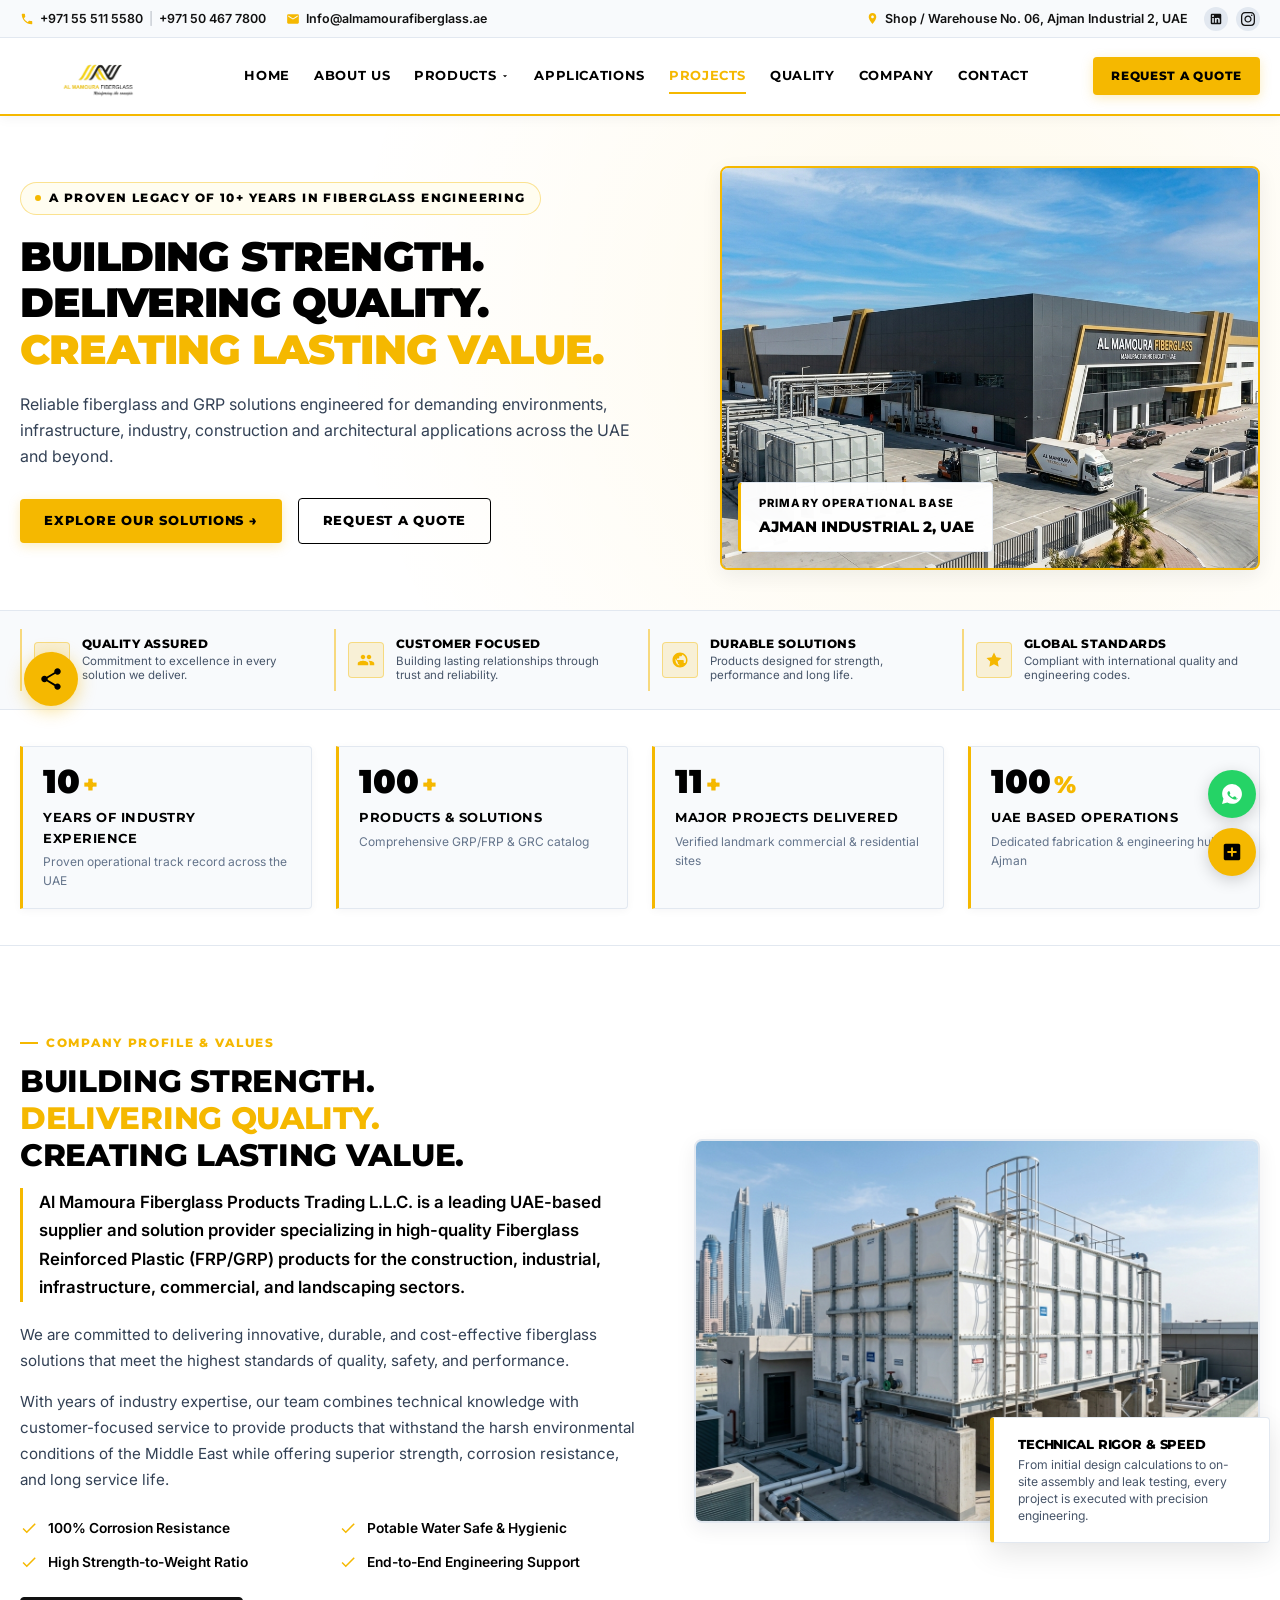
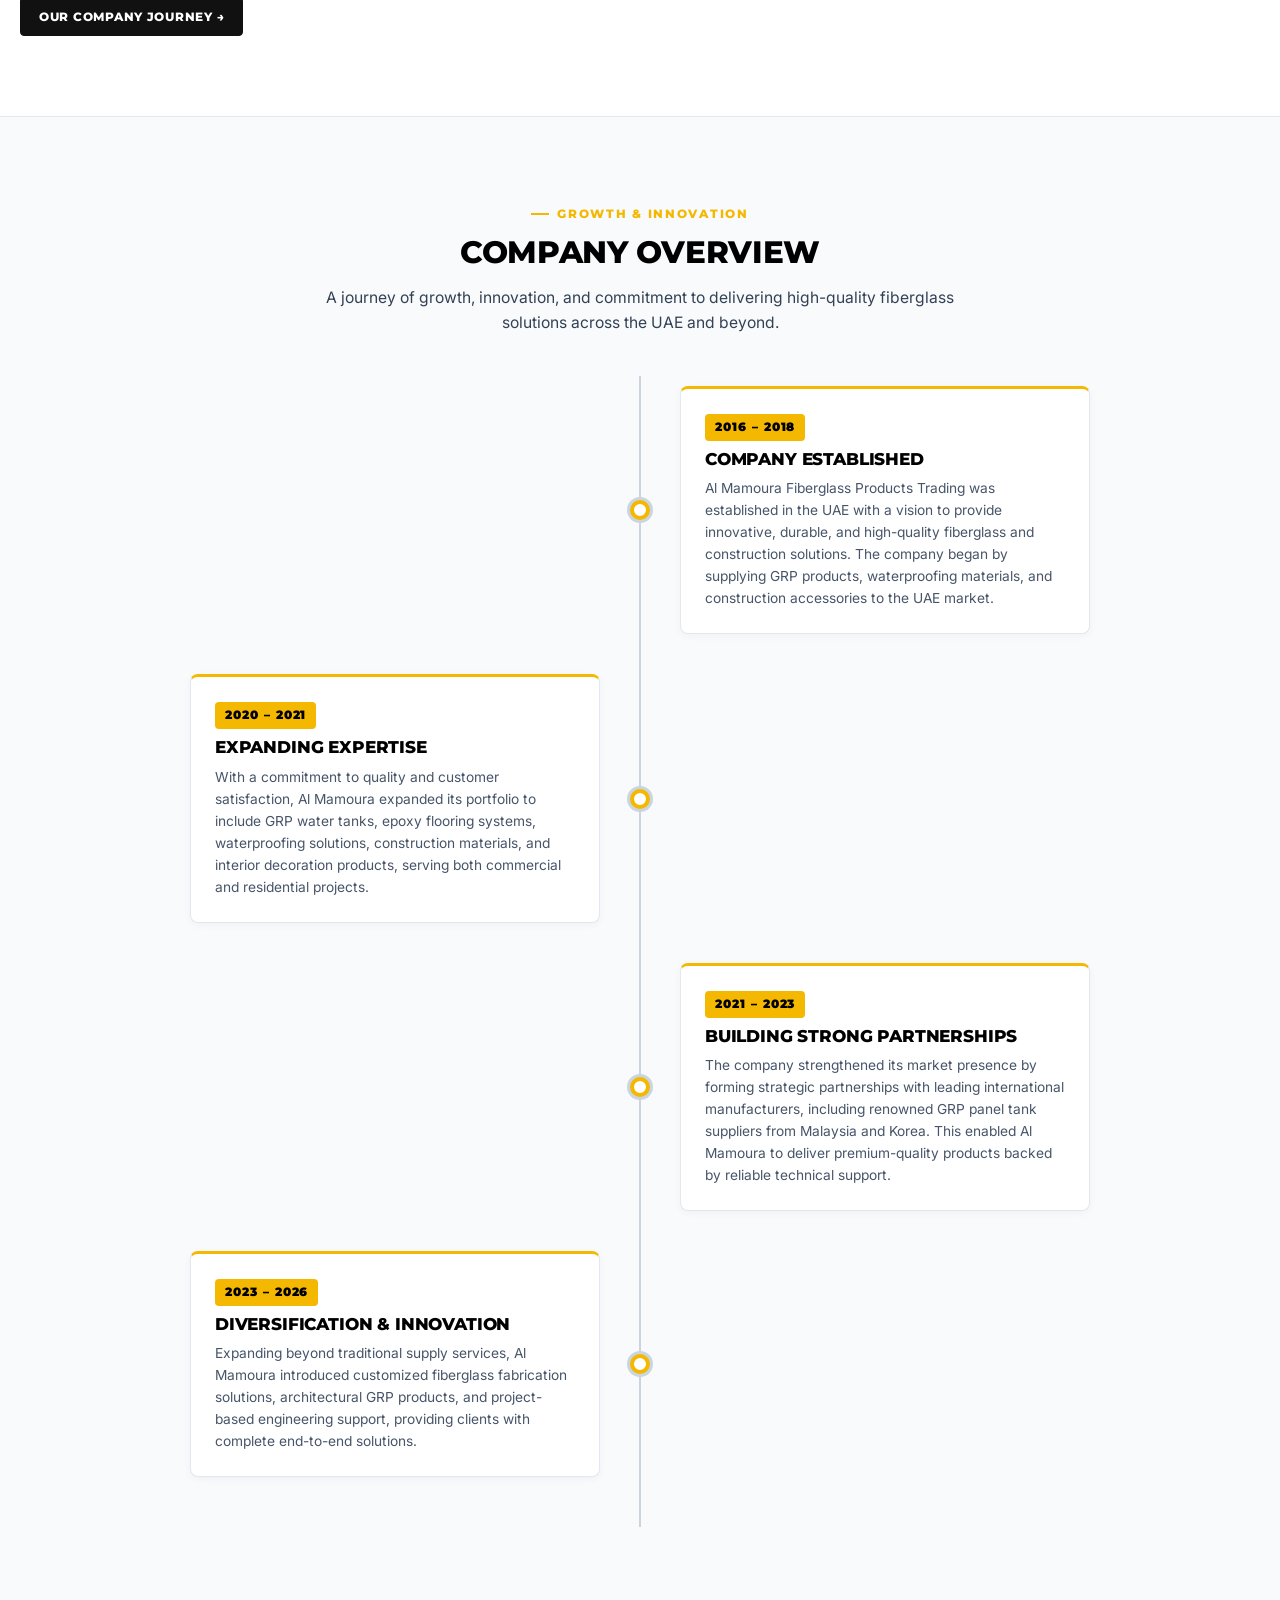
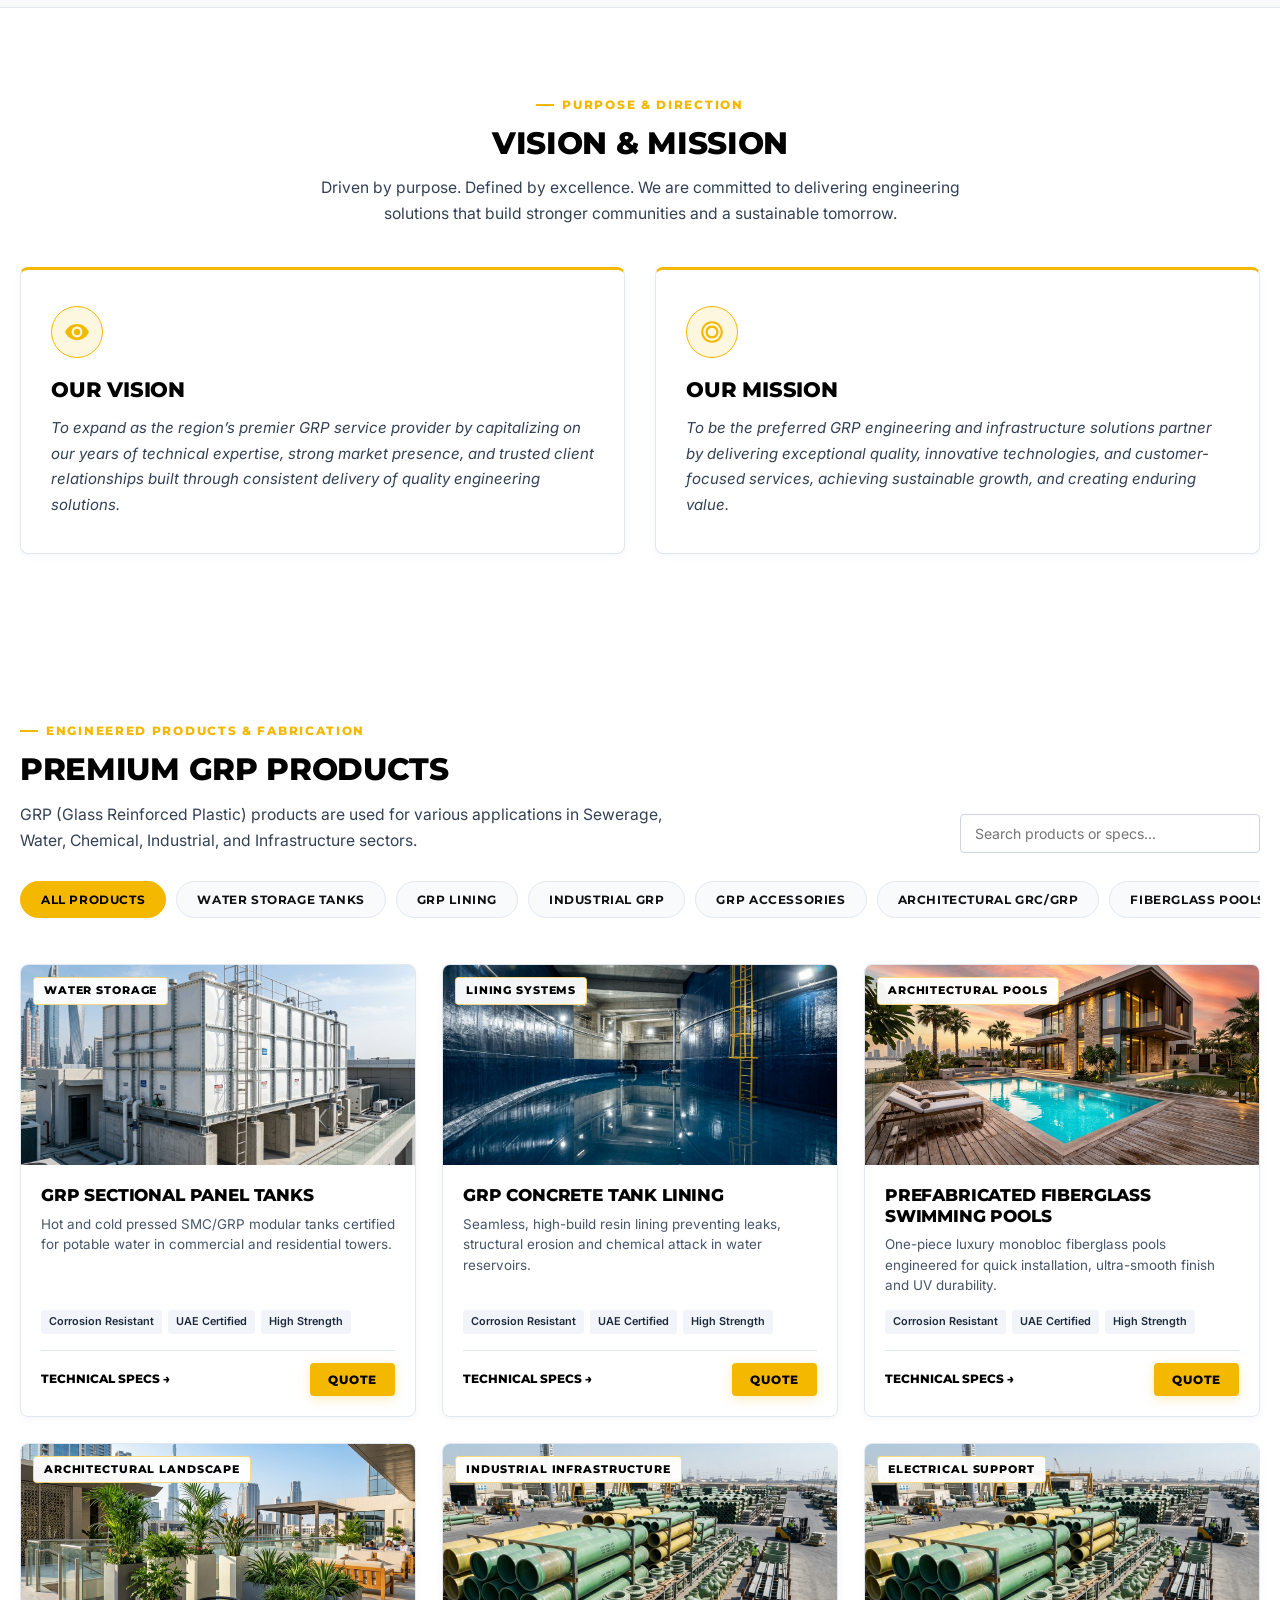
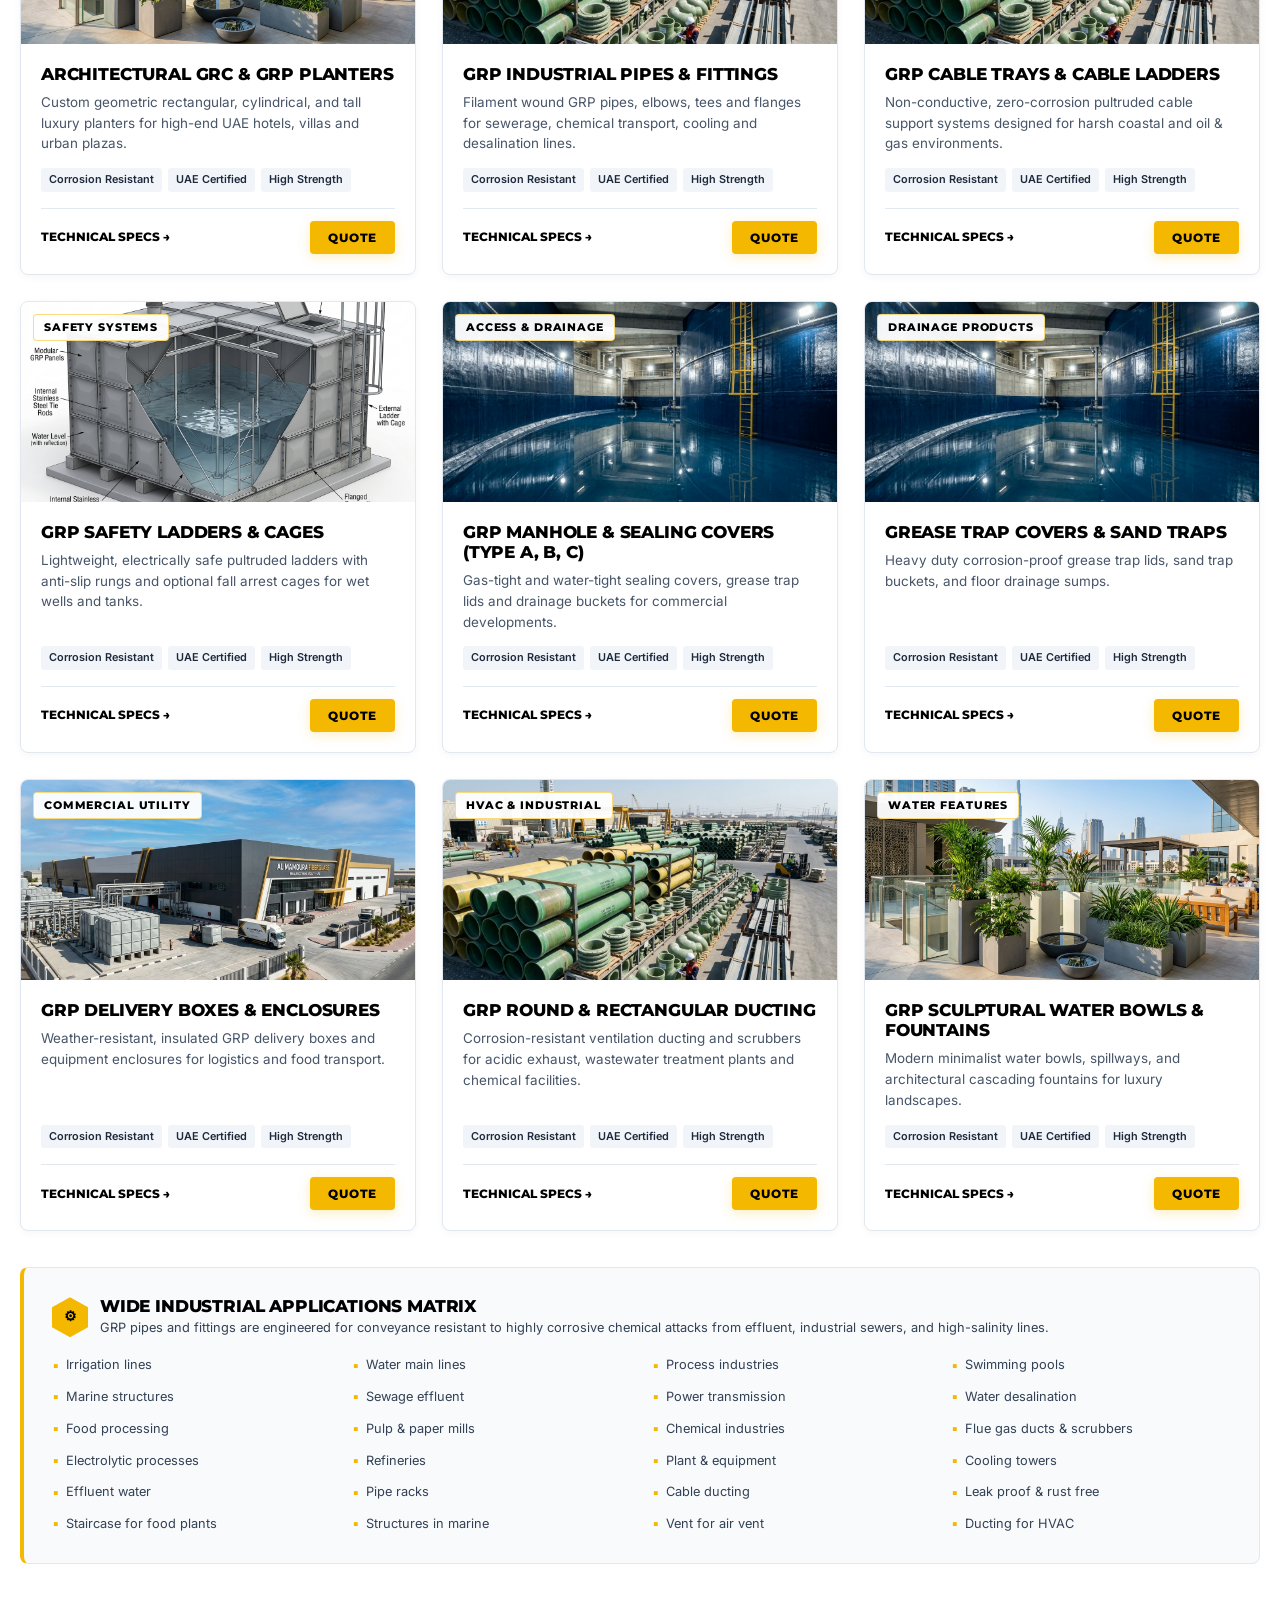
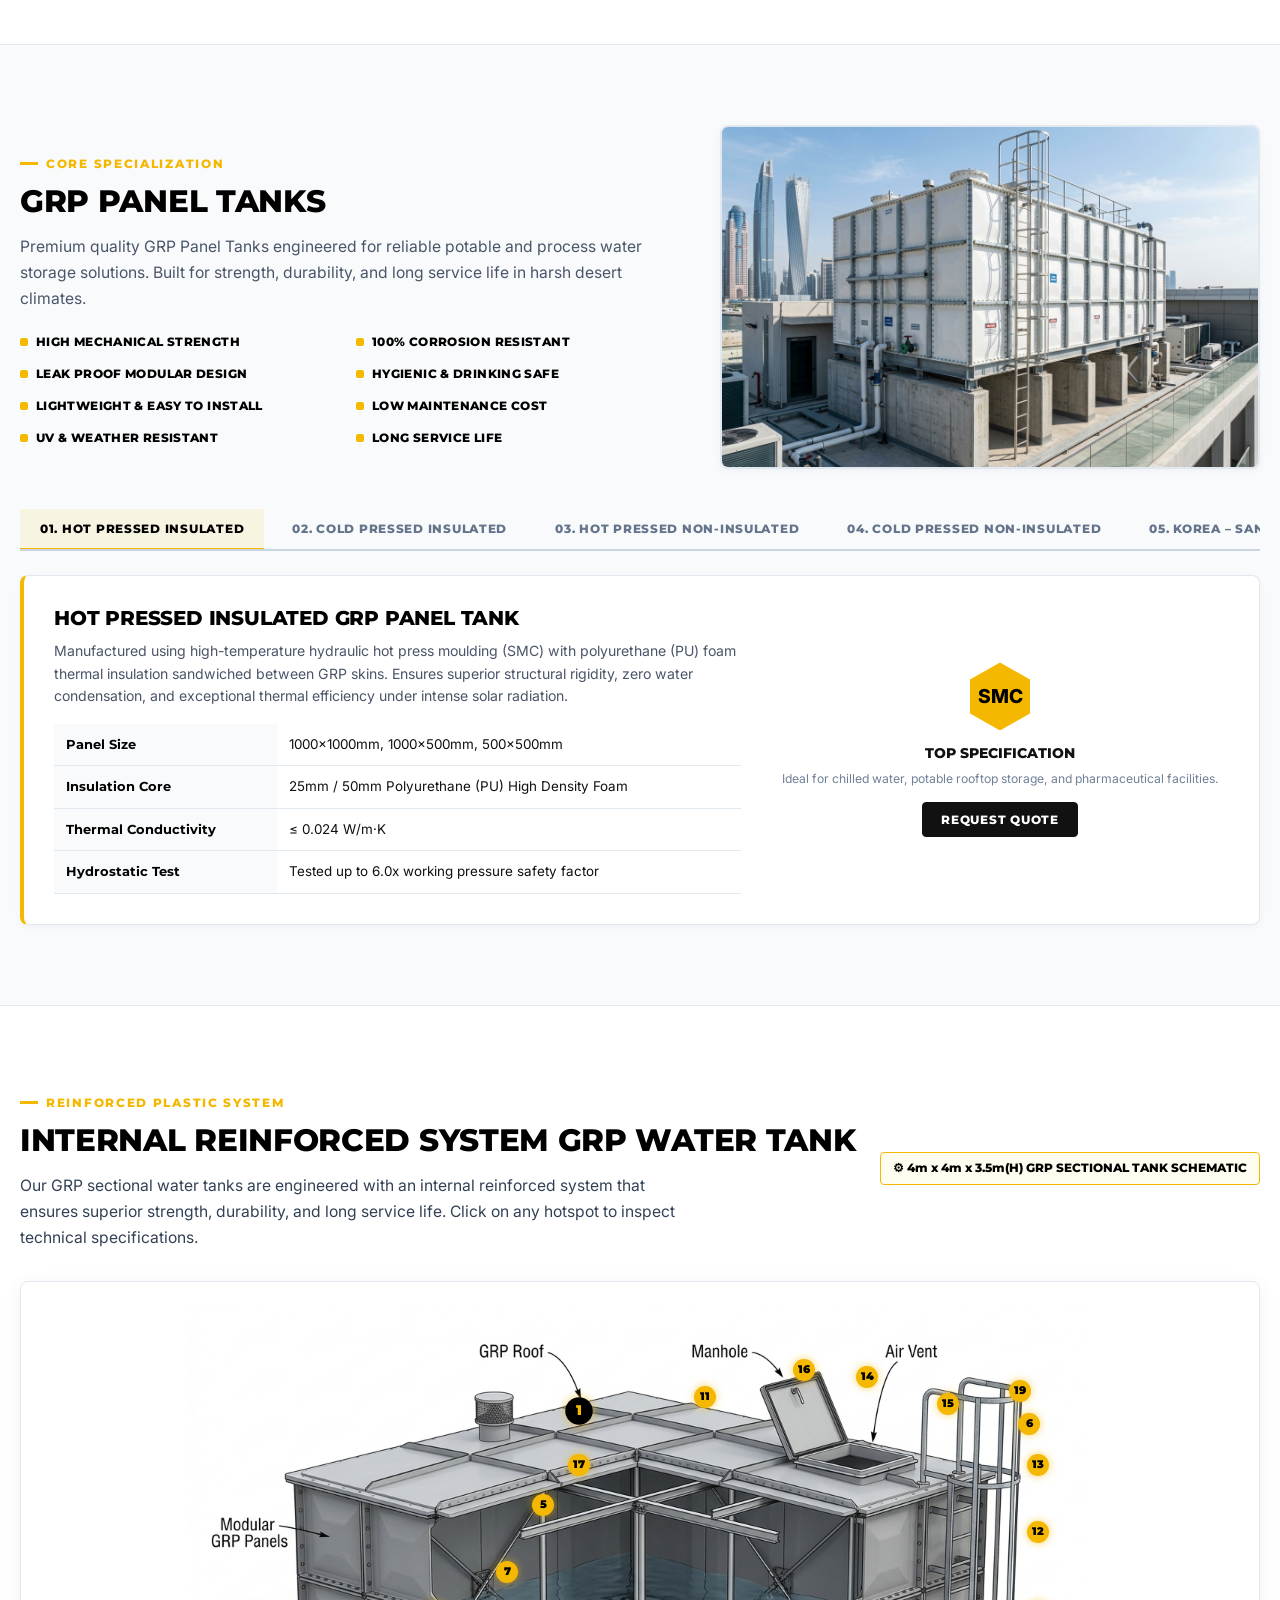
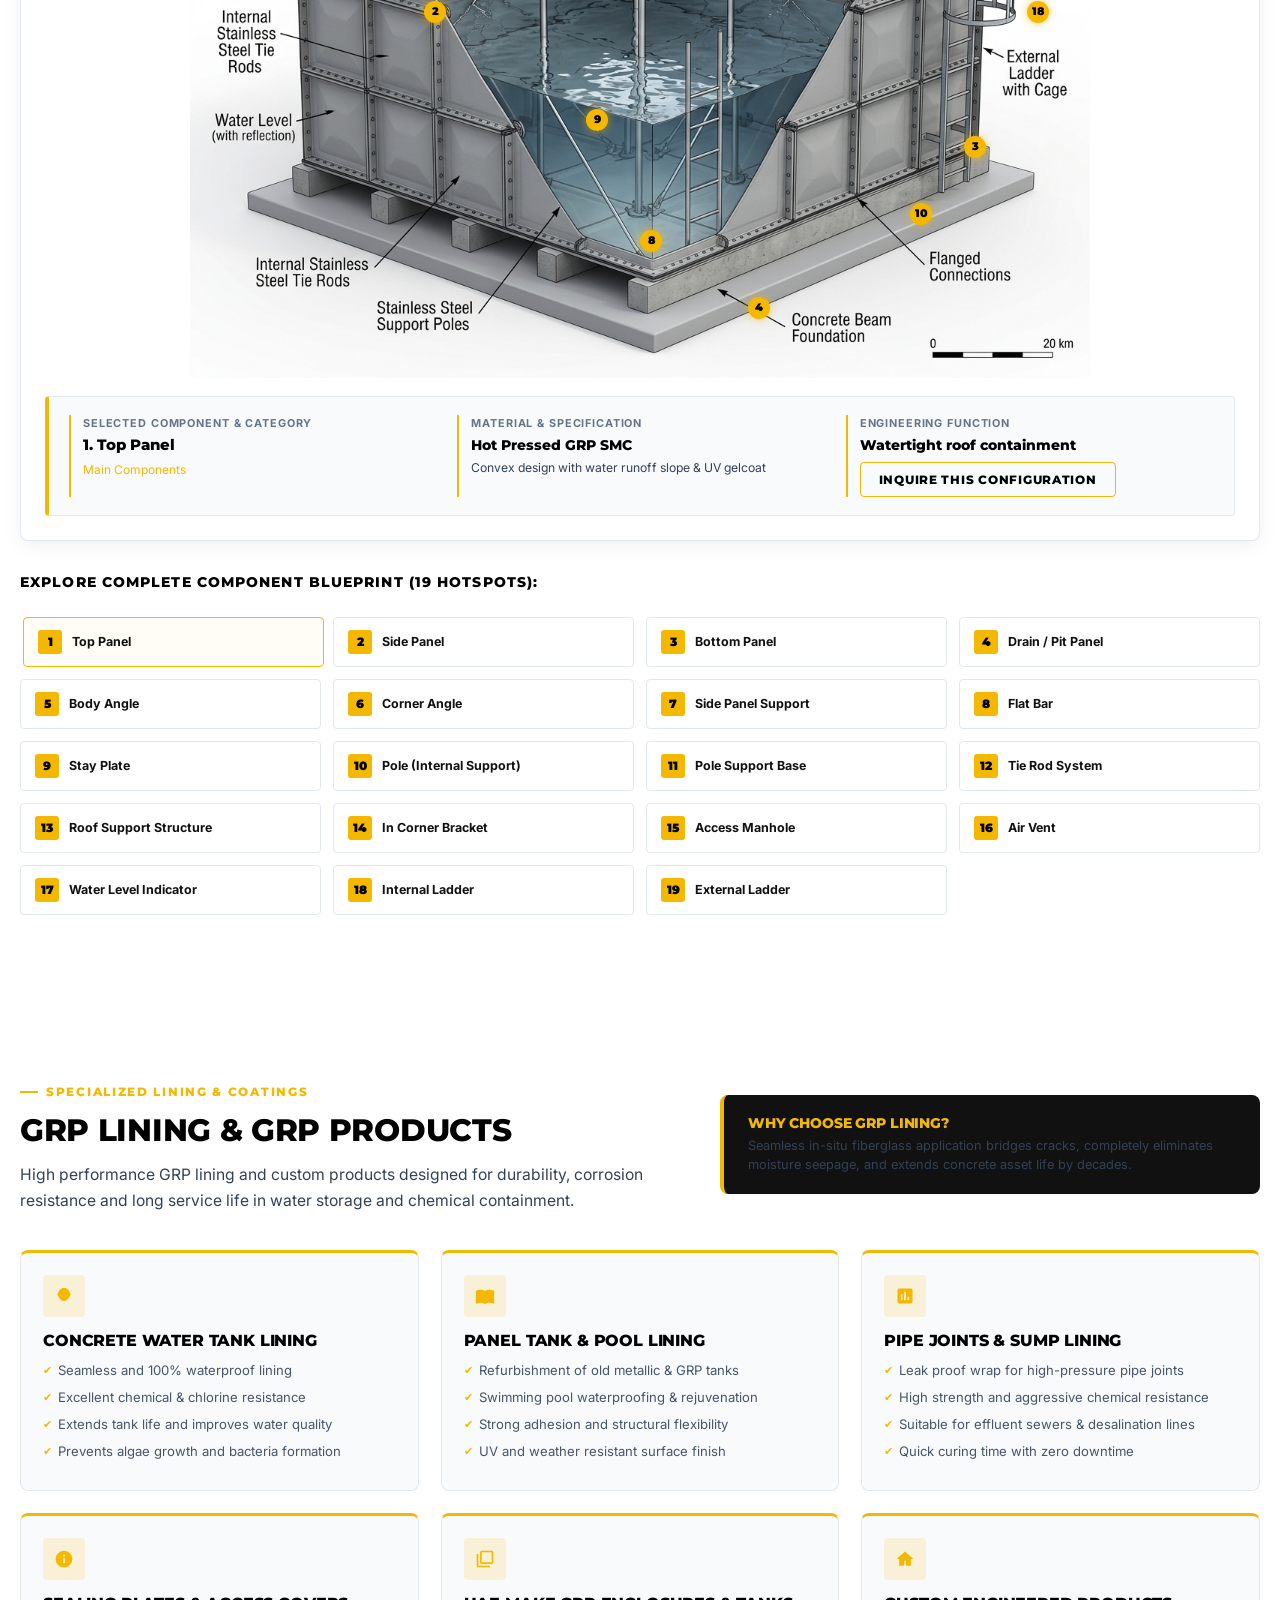
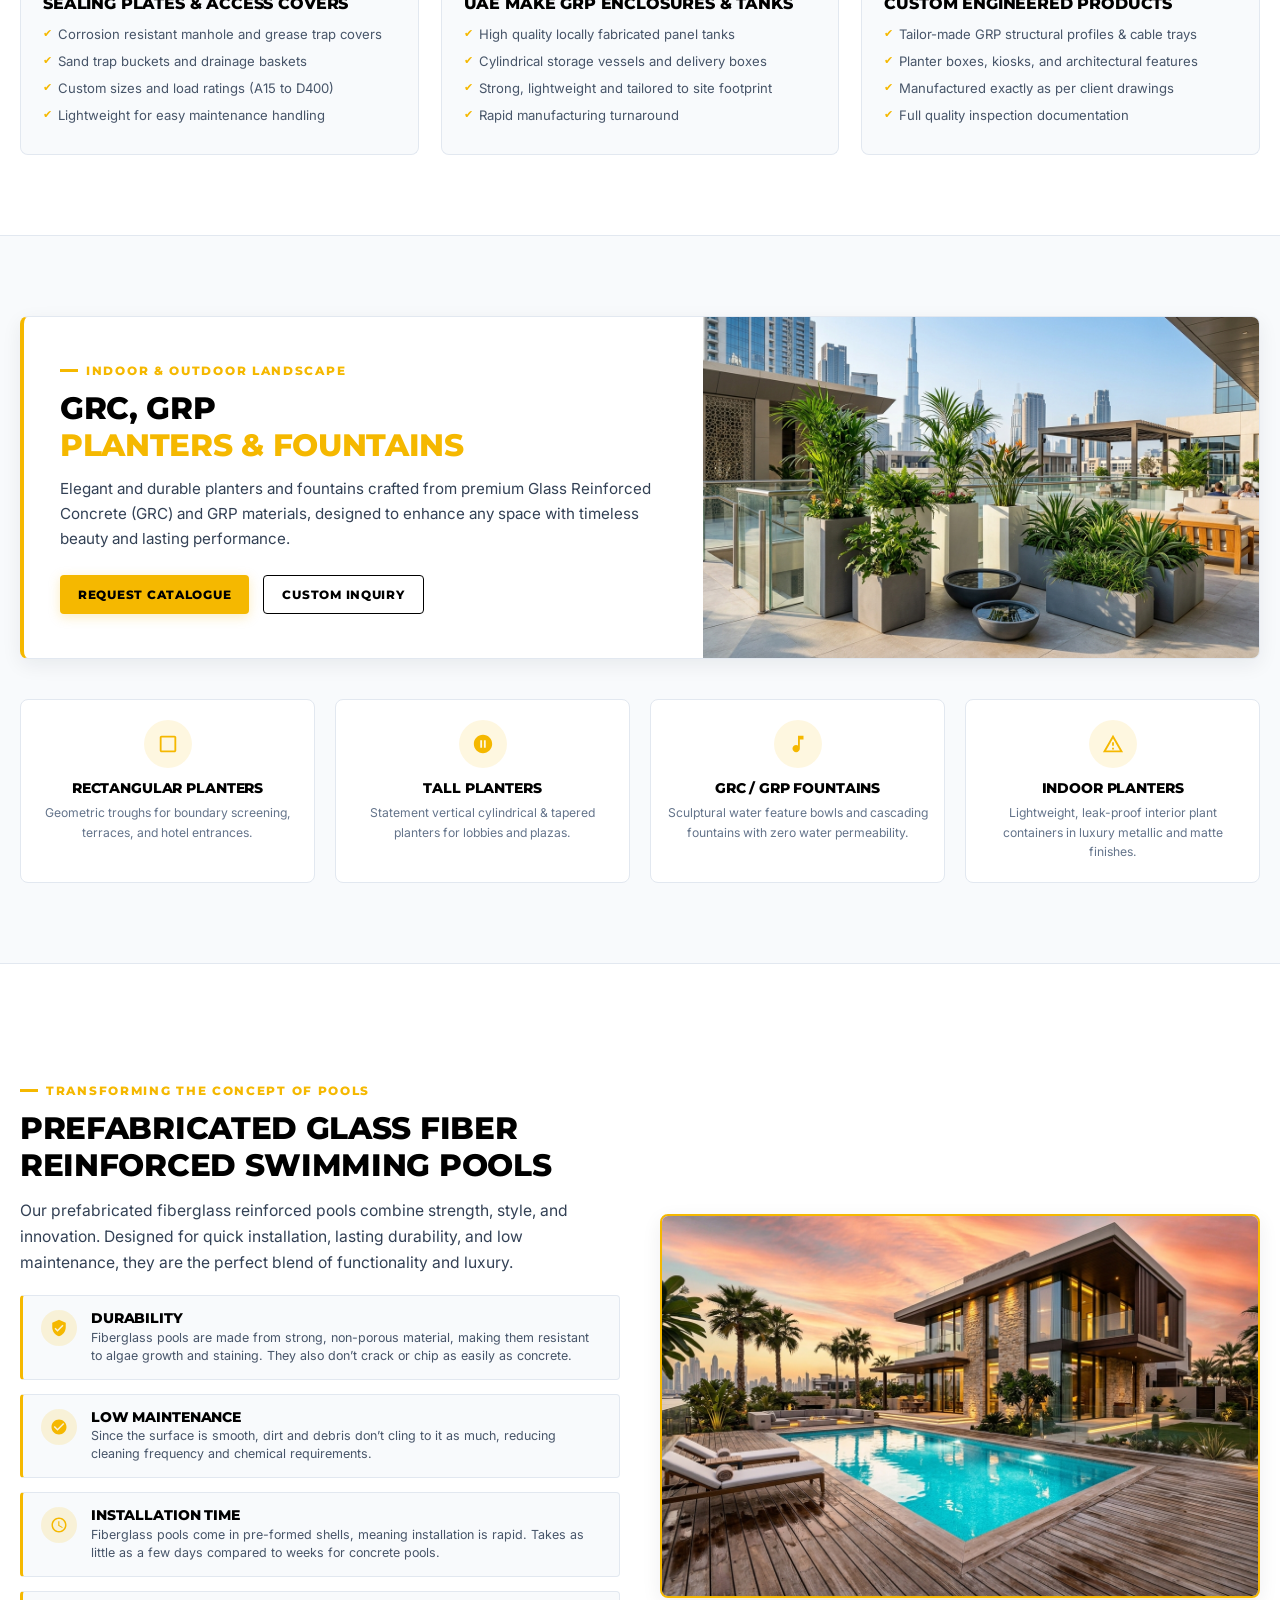
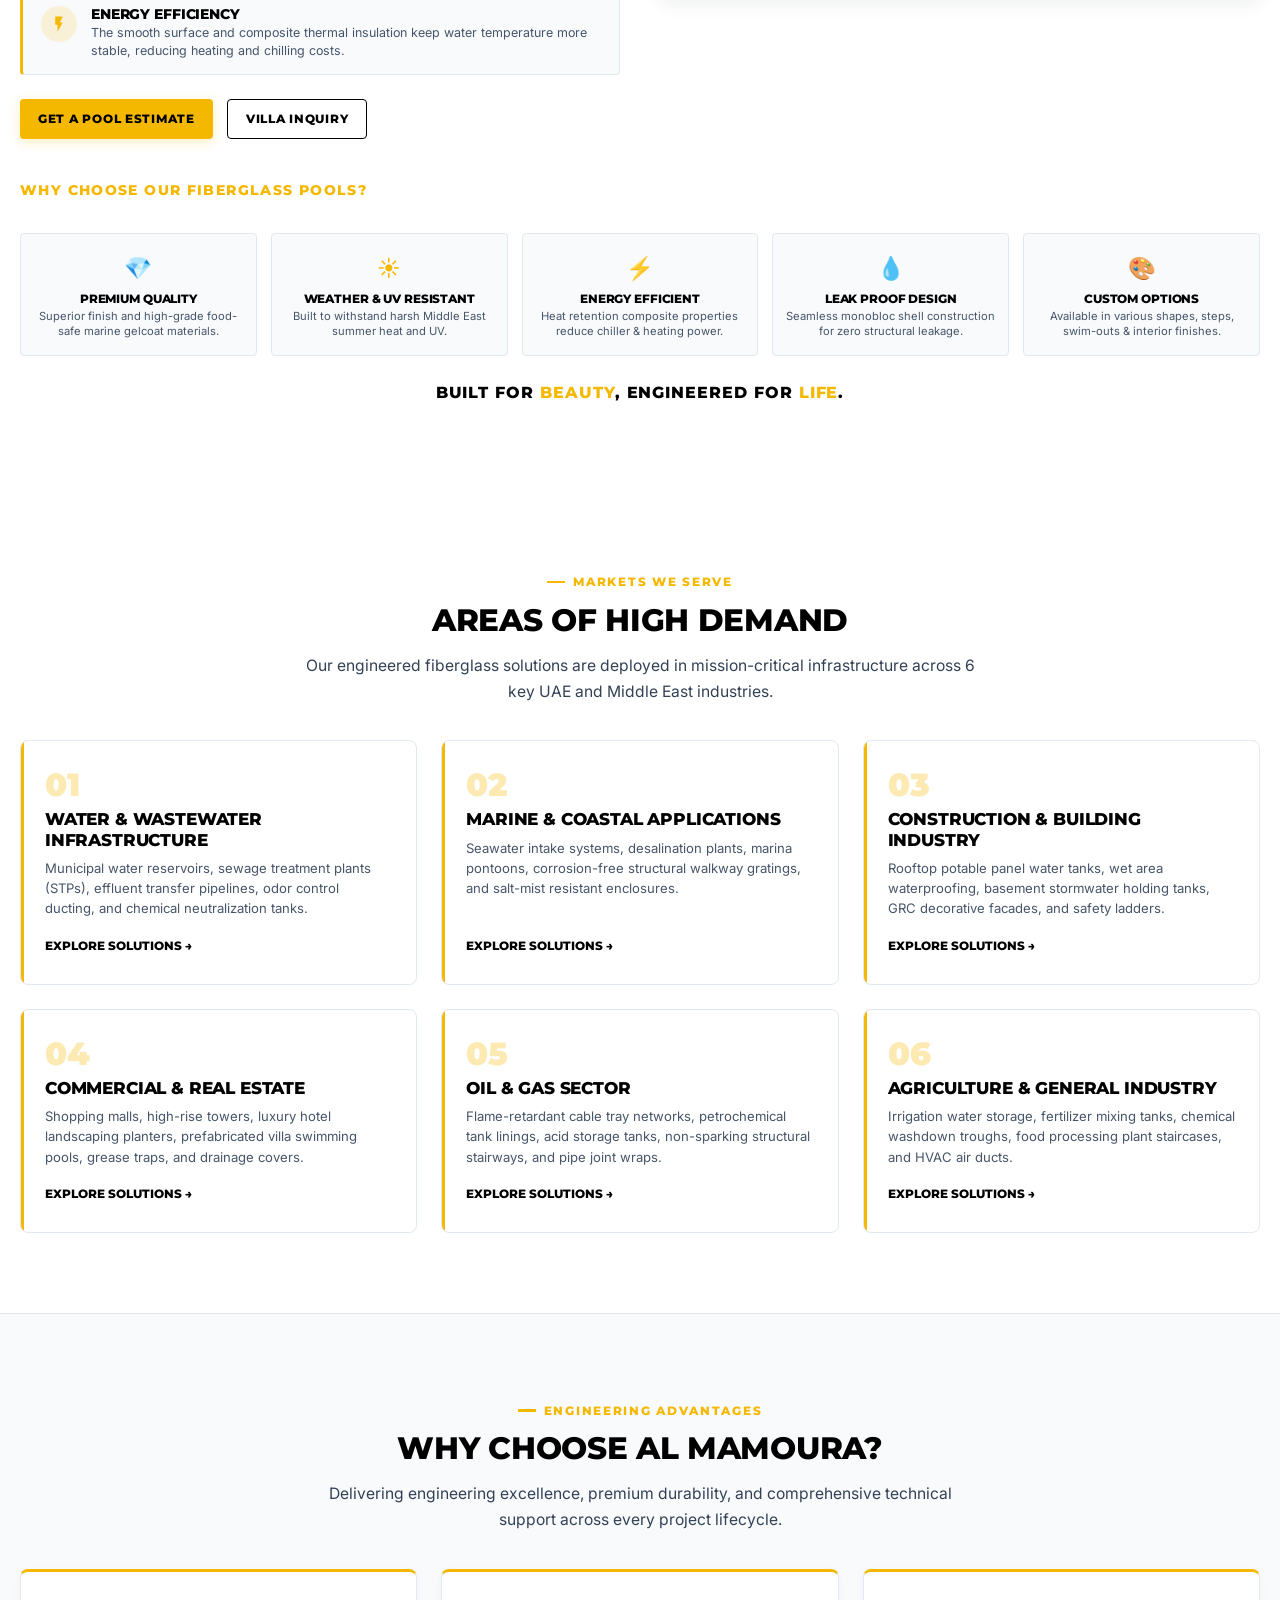
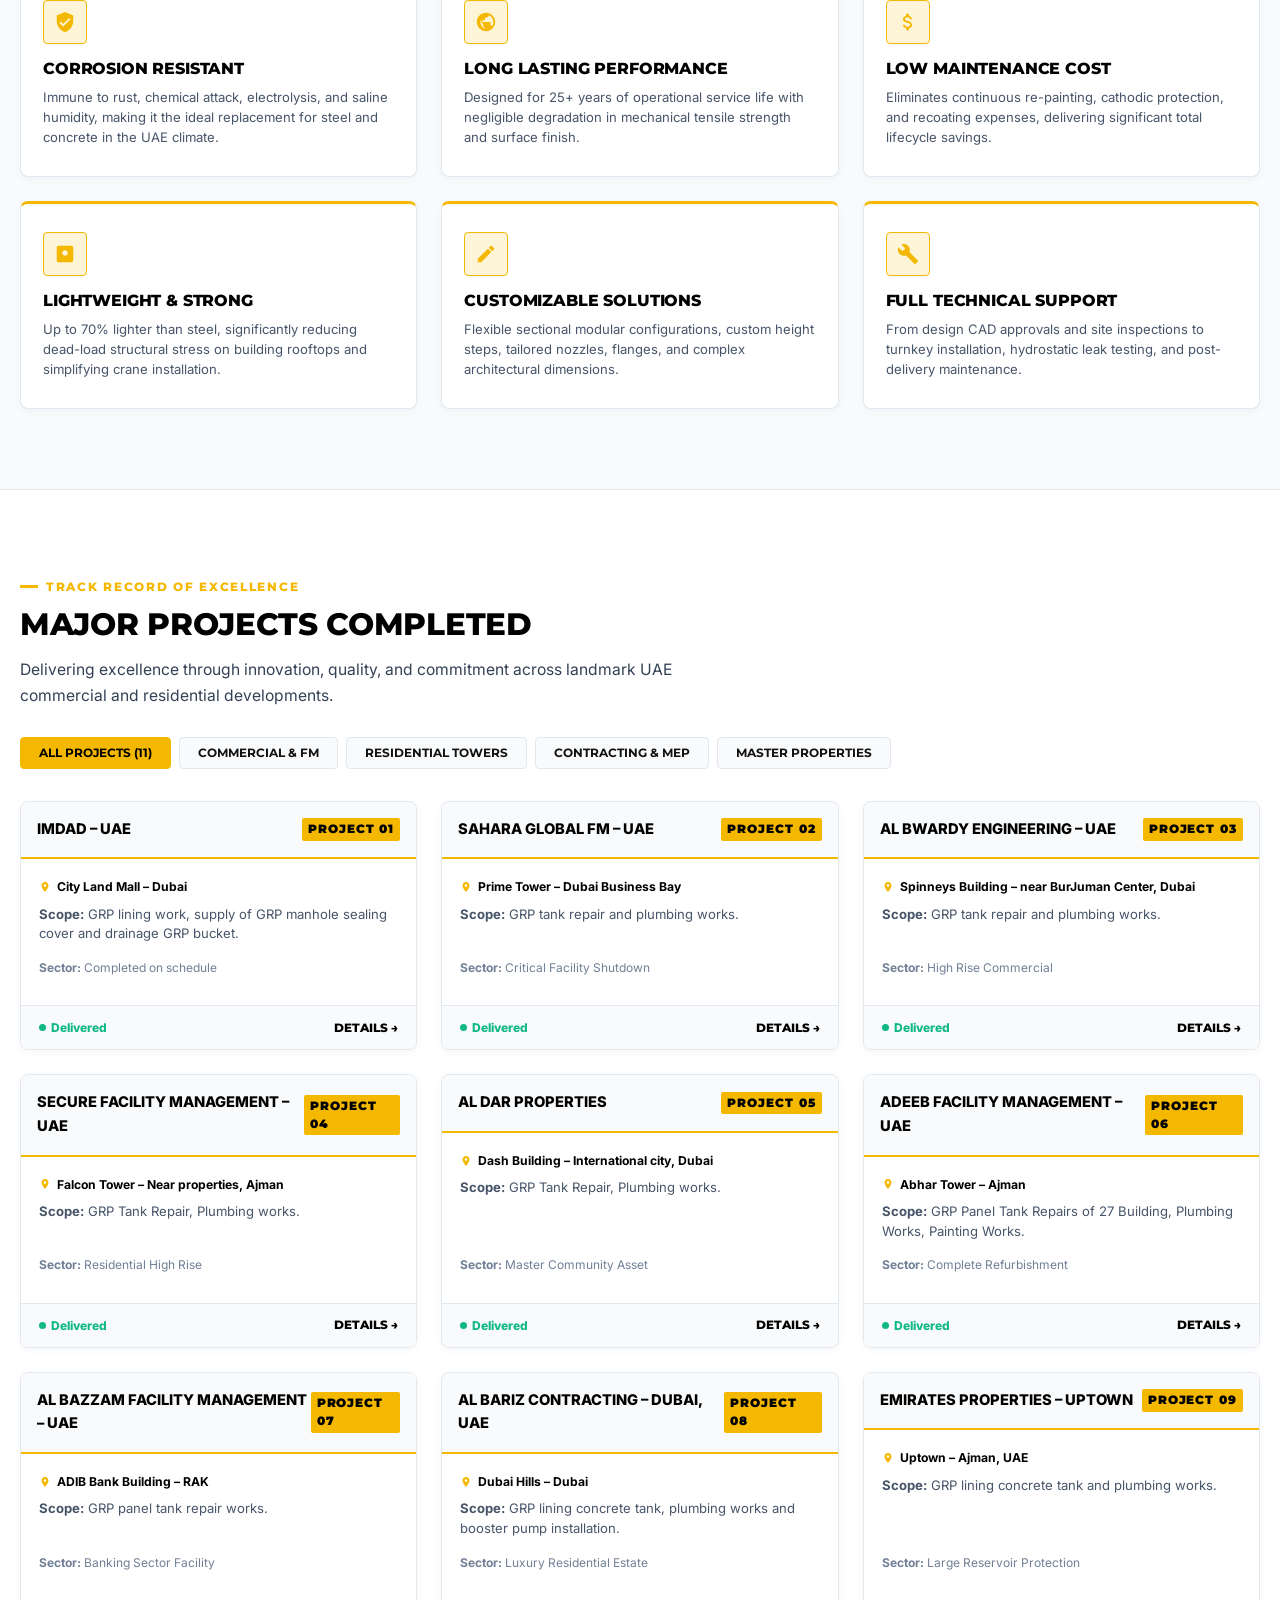
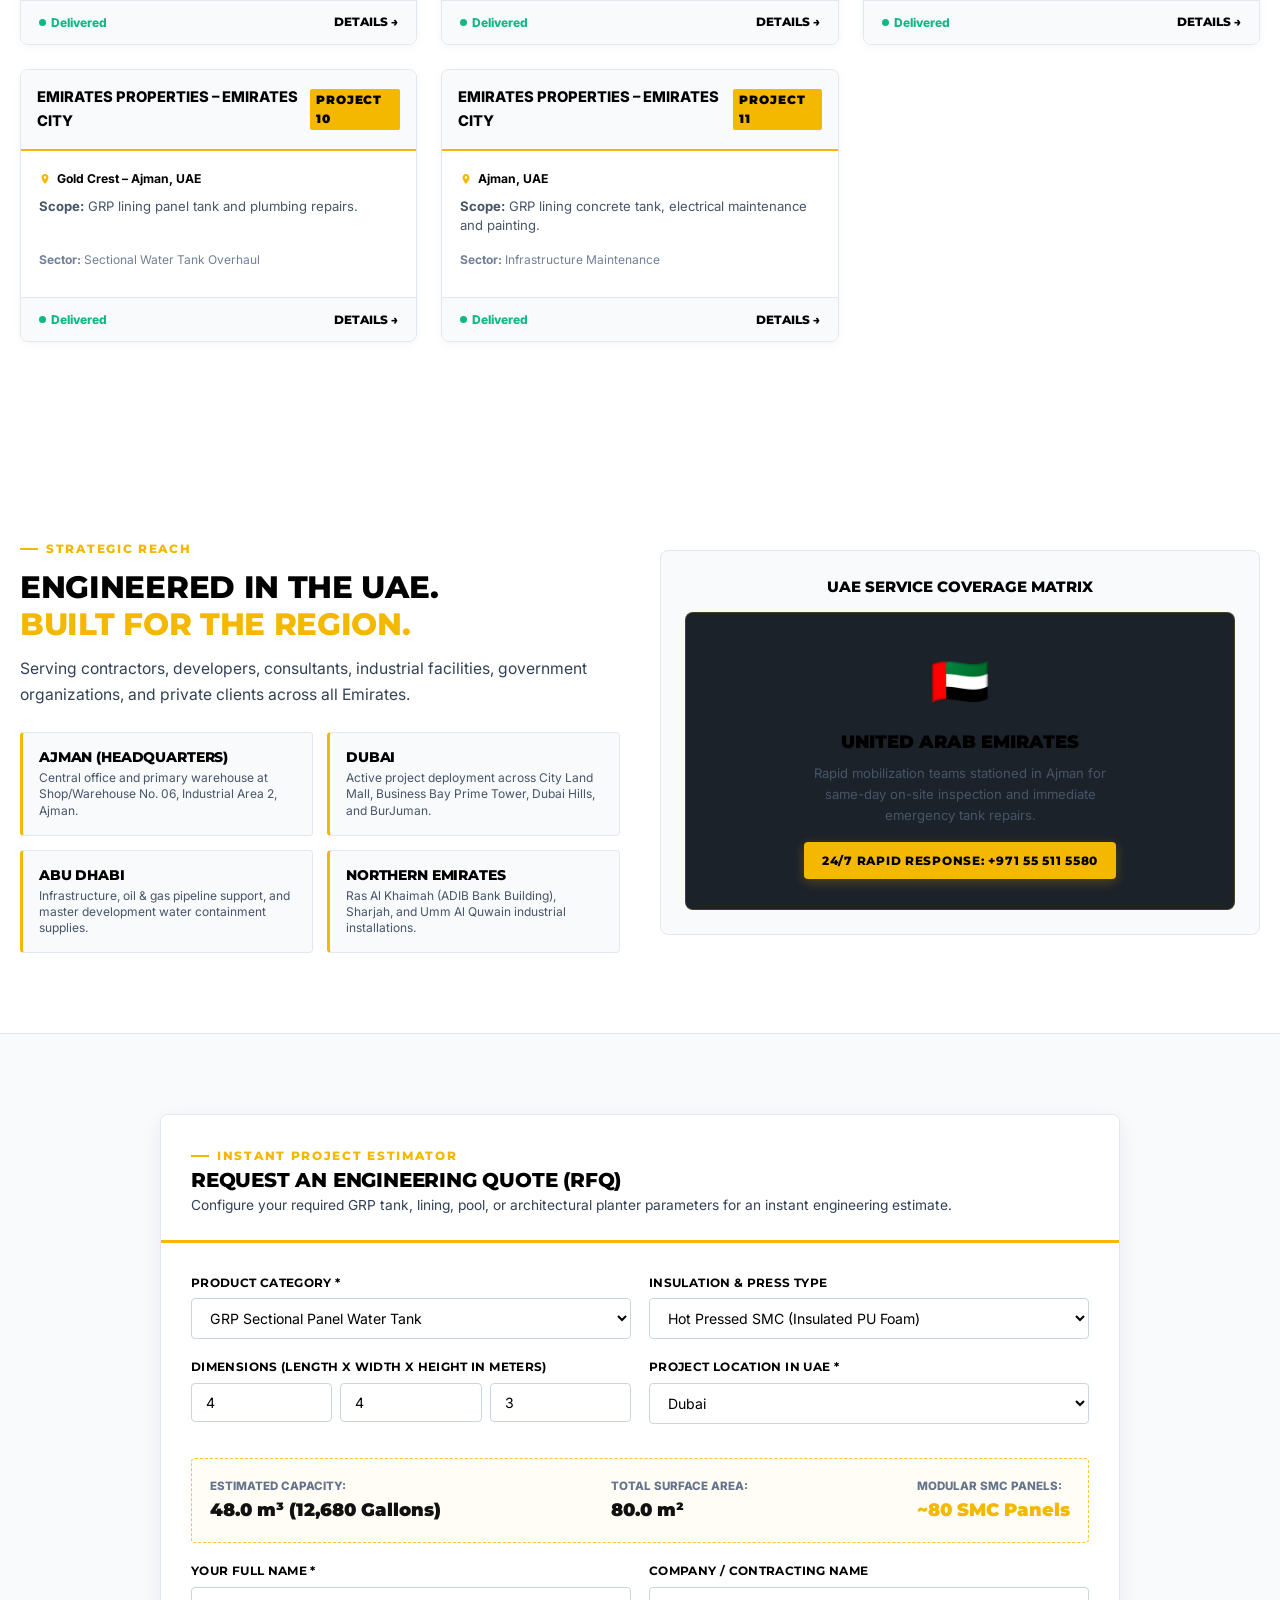
==== commit 7455aacc: "Add social speed-dial popup with Instagram, LinkedIn and WhatsApp — touch and click support" ====
--- a/index.html
+++ b/index.html
@@ -3,12 +3,31 @@
 <head>
   <meta charset="UTF-8">
   <meta name="viewport" content="width=device-width, initial-scale=1.0">
-  <title>Al Mamoura Fiberglass | Reinforcing The Concepts | GRP &amp; Fiberglass Solutions UAE</title>
+  <title>Al Mamoura Fiberglass | Fiberglass Pools, Fountains & Landscaping</title>
   
-  <!-- SEO & Open Graph Meta Tags -->
-  <meta name="description" content="Al Mamoura Fiberglass Products Trading L.L.C. (License #78445) is a premier UAE supplier and solution provider of high-grade GRP Panel Tanks, GRP Lining, Prefabricated Fiberglass Swimming Pools, GRC Planters, Pipes, and Industrial FRP Products in Ajman, Dubai and UAE.">
-  <meta name="keywords" content="Fiberglass UAE, GRP Products Supplier UAE, GRP Panel Tanks UAE, Fiberglass Swimming Pools UAE, GRP Lining Ajman Dubai, GRC Planters UAE, GRP Pipes UAE, Al Mamoura Fiberglass">
-  <meta name="author" content="Al Mamoura Fiberglass Products Trading L.L.C.">
+  <!-- SEO & Primary Meta Tags -->
+  <meta name="description" content="Al Mamoura Fiberglass (Trade License #78445) is a premier UAE manufacturer and supplier of high-grade GRP Panel Water Tanks, Fiberglass Swimming Pools, Water Fountains, GRC Landscaping Planters, GRP Lining & FRP Composites in Ajman, Dubai and across the UAE.">
+  <meta name="keywords" content="Al Mamoura Fiberglass, Fiberglass Pools UAE, GRP Panel Water Tanks Ajman, GRP Lining Dubai, GRC Planters UAE, Fiberglass Fountains UAE, FRP Engineering UAE">
+  <meta name="author" content="Al Mamoura Fiberglass">
+  <meta name="robots" content="index, follow">
+  
+  <!-- Canonical URL -->
+  <link rel="canonical" href="https://almamourafiberglass.ae/">
+
+  <!-- Open Graph / Facebook -->
+  <meta property="og:type" content="website">
+  <meta property="og:url" content="https://almamourafiberglass.ae/">
+  <meta property="og:title" content="Al Mamoura Fiberglass | Fiberglass Pools, Fountains & Landscaping">
+  <meta property="og:description" content="Premier UAE manufacturer & supplier of GRP Panel Water Tanks, Fiberglass Swimming Pools, Water Fountains, GRC Planters, GRP Lining & FRP Composites in Ajman, Dubai & UAE.">
+  <meta property="og:image" content="https://almamourafiberglass.ae/assets/images/logo-transparent.png">
+  <meta property="og:site_name" content="Al Mamoura Fiberglass">
+
+  <!-- Twitter Card -->
+  <meta name="twitter:card" content="summary_large_image">
+  <meta name="twitter:url" content="https://almamourafiberglass.ae/">
+  <meta name="twitter:title" content="Al Mamoura Fiberglass | Fiberglass Pools, Fountains & Landscaping">
+  <meta name="twitter:description" content="Premier UAE manufacturer & supplier of GRP Panel Water Tanks, Fiberglass Swimming Pools, Water Fountains, GRC Planters, GRP Lining & FRP Composites in Ajman, Dubai & UAE.">
+  <meta name="twitter:image" content="https://almamourafiberglass.ae/assets/images/logo-transparent.png">
   
   <!-- Google Fonts -->
   <link rel="preconnect" href="https://fonts.googleapis.com">
@@ -1831,7 +1850,7 @@
           <a href="#about">Corporate Transparency</a>
           <a href="#about">Privacy Policy</a>
           <a href="#about">Terms &amp; Conditions</a>
-          <a href="#contact">Site Map</a>
+          <a href="admin/index.html" target="_blank" style="color:var(--brand-yellow); font-weight:700;">🔐 Admin Portal</a>
         </div>
       </div>
 
@@ -1881,7 +1900,8 @@
        25. FLOATING QUICK ACTION BUTTONS
        ========================================================================= -->
   <div class="floating-actions-bar">
-    <a href="https://wa.me/971555115580?text=Hello%20Al%20Mamoura%20Fiberglass,%20I%20would%20like%20to%20inquire%20about%20your%20products" class="floating-btn whatsapp-btn" target="_blank" rel="noopener" aria-label="Chat on WhatsApp" title="Chat on WhatsApp">
+    <!-- WhatsApp direct button -->
+    <a href="https://wa.me/971504677800?text=Hello%20Al%20Mamoura%20Fiberglass,%20I%20would%20like%20to%20inquire%20about%20your%20products" class="floating-btn whatsapp-btn" target="_blank" rel="noopener" aria-label="Chat on WhatsApp" title="Chat on WhatsApp">
       <svg viewBox="0 0 24 24" width="24" height="24" fill="currentColor"><path d="M12.04 2c-5.46 0-9.91 4.45-9.91 9.91 0 1.75.46 3.45 1.32 4.95L2.05 22l5.25-1.38c1.45.79 3.08 1.21 4.74 1.21 5.46 0 9.91-4.45 9.91-9.91 0-2.65-1.03-5.14-2.9-7.01A9.816 9.816 0 0 0 12.04 2zm5.79 14.15c-.24.67-1.39 1.29-1.92 1.37-.5.08-1.13.11-3.64-.89-2.15-.86-3.86-3.05-3.97-3.2-.11-.15-.86-1.15-.86-2.19s.54-1.55.73-1.76c.19-.21.42-.26.56-.26.14 0 .28.01.4.01.13.01.3-.05.47.36.17.41.6 1.46.65 1.57.05.11.08.24.01.39-.07.15-.11.24-.22.37-.11.13-.23.29-.33.39-.11.11-.23.23-.1.45.13.22.58.96 1.24 1.55.86.76 1.58 1 1.8 1.11.22.11.35.09.48-.06.13-.15.56-.65.71-.88.15-.22.3-.19.51-.11.21.08 1.34.63 1.57.75.23.11.38.17.44.27.05.1.05.58-.19 1.25z"/></svg>
     </a>
     <a href="#quoteSection" class="floating-btn" aria-label="Request Instant Quote" title="Request Instant Quote">
@@ -1889,6 +1909,68 @@
     </a>
   </div>
 
+  <!-- =========================================================================
+       26. SOCIAL MEDIA SPEED-DIAL POPUP (Instagram · LinkedIn · WhatsApp)
+       ========================================================================= -->
+  <div class="social-speed-dial" id="socialSpeedDial">
+
+    <!-- Individual Social Links (hidden until opened) -->
+    <div class="speed-dial-items" id="speedDialItems">
+
+      <!-- Instagram -->
+      <a href="https://www.instagram.com/almamourafiberglass" target="_blank" rel="noopener"
+         class="speed-dial-item" aria-label="Instagram" title="Instagram">
+        <span class="speed-dial-label">Instagram</span>
+        <span class="speed-dial-icon speed-dial-insta">
+          <svg viewBox="0 0 24 24" width="22" height="22" fill="currentColor">
+            <path d="M12 2.163c3.204 0 3.584.012 4.85.07 3.252.148 4.771 1.691 4.919 4.919.058 1.265.069 1.645.069 4.849 0 3.205-.012 3.584-.069 4.849-.149 3.225-1.664 4.771-4.919 4.919-1.266.058-1.644.07-4.85.07-3.204 0-3.584-.012-4.849-.07-3.26-.149-4.771-1.699-4.919-4.92-.058-1.265-.07-1.644-.07-4.849 0-3.204.013-3.583.07-4.849.149-3.227 1.664-4.771 4.919-4.919 1.266-.057 1.645-.069 4.849-.069zm0-2.163c-3.259 0-3.667.014-4.947.072-4.358.2-6.78 2.618-6.98 6.98-.059 1.281-.073 1.689-.073 4.948 0 3.259.014 3.668.072 4.948.2 4.358 2.618 6.78 6.98 6.98 1.281.058 1.689.072 4.948.072 3.259 0 3.668-.014 4.948-.072 4.354-.2 6.782-2.618 6.979-6.98.059-1.28.073-1.689.073-4.948 0-3.259-.014-3.667-.072-4.947-.196-4.354-2.617-6.78-6.979-6.98-1.281-.059-1.69-.073-4.949-.073zm0 5.838c-3.403 0-6.162 2.759-6.162 6.162s2.759 6.163 6.162 6.163 6.162-2.759 6.162-6.163c0-3.403-2.759-6.162-6.162-6.162zm0 10.162c-2.209 0-4-1.79-4-4 0-2.209 1.791-4 4-4s4 1.791 4 4c0 2.21-1.791 4-4 4zm6.406-11.845c-.796 0-1.441.645-1.441 1.44s.645 1.44 1.441 1.44c.795 0 1.439-.645 1.439-1.44s-.644-1.44-1.439-1.44z"/>
+          </svg>
+        </span>
+      </a>
+
+      <!-- LinkedIn -->
+      <a href="https://www.linkedin.com/company/al-mamoura-fiberglass" target="_blank" rel="noopener"
+         class="speed-dial-item" aria-label="LinkedIn" title="LinkedIn">
+        <span class="speed-dial-label">LinkedIn</span>
+        <span class="speed-dial-icon speed-dial-linkedin">
+          <svg viewBox="0 0 24 24" width="22" height="22" fill="currentColor">
+            <path d="M19 3a2 2 0 0 1 2 2v14a2 2 0 0 1-2 2H5a2 2 0 0 1-2-2V5a2 2 0 0 1 2-2h14m-.5 15.5v-5.3a3.26 3.26 0 0 0-3.26-3.26c-.85 0-1.84.52-2.28 1.3v-1.11h-2.79v8.37h2.79v-4.93c0-.77.62-1.4 1.39-1.4a1.4 1.4 0 0 1 1.4 1.4v4.93h2.75M6.88 8.56a1.68 1.68 0 0 0 1.68-1.68c0-.93-.75-1.69-1.68-1.69a1.69 1.69 0 0 0-1.69 1.69c0 .93.76 1.68 1.69 1.68m1.39 9.94v-8.37H5.5v8.37h2.77z"/>
+          </svg>
+        </span>
+      </a>
+
+      <!-- WhatsApp -->
+      <a href="https://wa.me/971504677800?text=Hello%20Al%20Mamoura%20Fiberglass,%20I%20would%20like%20to%20know%20more" target="_blank" rel="noopener"
+         class="speed-dial-item" aria-label="WhatsApp" title="WhatsApp">
+        <span class="speed-dial-label">WhatsApp</span>
+        <span class="speed-dial-icon speed-dial-whatsapp">
+          <svg viewBox="0 0 24 24" width="22" height="22" fill="currentColor">
+            <path d="M12.04 2c-5.46 0-9.91 4.45-9.91 9.91 0 1.75.46 3.45 1.32 4.95L2.05 22l5.25-1.38c1.45.79 3.08 1.21 4.74 1.21 5.46 0 9.91-4.45 9.91-9.91 0-2.65-1.03-5.14-2.9-7.01A9.816 9.816 0 0 0 12.04 2zm5.79 14.15c-.24.67-1.39 1.29-1.92 1.37-.5.08-1.13.11-3.64-.89-2.15-.86-3.86-3.05-3.97-3.2-.11-.15-.86-1.15-.86-2.19s.54-1.55.73-1.76c.19-.21.42-.26.56-.26.14 0 .28.01.4.01.13.01.3-.05.47.36.17.41.6 1.46.65 1.57.05.11.08.24.01.39-.07.15-.11.24-.22.37-.11.13-.23.29-.33.39-.11.11-.23.23-.1.45.13.22.58.96 1.24 1.55.86.76 1.58 1 1.8 1.11.22.11.35.09.48-.06.13-.15.56-.65.71-.88.15-.22.3-.19.51-.11.21.08 1.34.63 1.57.75.23.11.38.17.44.27.05.1.05.58-.19 1.25z"/>
+          </svg>
+        </span>
+      </a>
+
+    </div>
+
+    <!-- Main Trigger Button -->
+    <button class="speed-dial-trigger" id="speedDialTrigger" aria-label="Open Social Links" aria-expanded="false">
+      <span class="speed-dial-trigger-icon speed-dial-open-icon">
+        <svg viewBox="0 0 24 24" width="26" height="26" fill="currentColor">
+          <path d="M18 16.08c-.76 0-1.44.3-1.96.77L8.91 12.7c.05-.23.09-.46.09-.7s-.04-.47-.09-.7l7.05-4.11c.54.5 1.25.81 2.04.81 1.66 0 3-1.34 3-3s-1.34-3-3-3-3 1.34-3 3c0 .24.04.47.09.7L8.04 9.81C7.5 9.31 6.79 9 6 9c-1.66 0-3 1.34-3 3s1.34 3 3 3c.79 0 1.5-.31 2.04-.81l7.12 4.16c-.05.21-.08.43-.08.65 0 1.61 1.31 2.92 2.92 2.92 1.61 0 2.92-1.31 2.92-2.92s-1.31-2.92-2.92-2.92z"/>
+        </svg>
+      </span>
+      <span class="speed-dial-trigger-icon speed-dial-close-icon">
+        <svg viewBox="0 0 24 24" width="24" height="24" fill="currentColor">
+          <path d="M19 6.41L17.59 5 12 10.59 6.41 5 5 6.41 10.59 12 5 17.59 6.41 19 12 13.41 17.59 19 19 17.59 13.41 12z"/>
+        </svg>
+      </span>
+    </button>
+
+  </div>
+
+  <!-- Backdrop dismiss overlay -->
+  <div class="speed-dial-backdrop" id="speedDialBackdrop"></div>
+
   <!-- Main JavaScript -->
   <script src="js/app.js"></script>
 </body>
--- a/css/style.css
+++ b/css/style.css
@@ -3162,7 +3162,180 @@
   color: #FFFFFF;
 }
 
-/* Toast Notifications */
+/* ============================================================
+   SOCIAL SPEED-DIAL POPUP
+   ============================================================ */
+.social-speed-dial {
+  position: fixed;
+  bottom: 24px;
+  left: 24px;
+  z-index: 1000;
+  display: flex;
+  flex-direction: column-reverse;
+  align-items: flex-start;
+  gap: 0;
+}
+
+/* Trigger (share) button */
+.speed-dial-trigger {
+  width: 54px;
+  height: 54px;
+  border-radius: 50%;
+  background: var(--brand-yellow);
+  color: #000000;
+  border: none;
+  cursor: pointer;
+  display: flex;
+  align-items: center;
+  justify-content: center;
+  box-shadow: 0 4px 18px rgba(245, 184, 0, 0.45);
+  transition: transform 0.3s cubic-bezier(0.34,1.56,0.64,1), box-shadow 0.3s ease, background 0.25s ease;
+  position: relative;
+  z-index: 2;
+  flex-shrink: 0;
+}
+
+.speed-dial-trigger:hover {
+  background: #E8A900;
+  transform: scale(1.1);
+  box-shadow: 0 6px 24px rgba(245, 184, 0, 0.55);
+}
+
+/* Icon toggle: show share icon by default, hide close icon */
+.speed-dial-trigger-icon {
+  position: absolute;
+  display: flex;
+  align-items: center;
+  justify-content: center;
+  transition: opacity 0.2s ease, transform 0.3s cubic-bezier(0.34,1.56,0.64,1);
+}
+
+.speed-dial-close-icon {
+  opacity: 0;
+  transform: rotate(-90deg) scale(0.5);
+}
+
+.social-speed-dial.open .speed-dial-open-icon {
+  opacity: 0;
+  transform: rotate(90deg) scale(0.5);
+}
+
+.social-speed-dial.open .speed-dial-close-icon {
+  opacity: 1;
+  transform: rotate(0deg) scale(1);
+}
+
+/* Items container */
+.speed-dial-items {
+  display: flex;
+  flex-direction: column-reverse;
+  gap: 10px;
+  margin-bottom: 12px;
+  pointer-events: none;
+}
+
+/* Each social item row */
+.speed-dial-item {
+  display: flex;
+  align-items: center;
+  gap: 10px;
+  text-decoration: none;
+  opacity: 0;
+  transform: translateY(16px) scale(0.85);
+  transition: opacity 0.25s ease, transform 0.3s cubic-bezier(0.34,1.56,0.64,1);
+  pointer-events: none;
+}
+
+/* Stagger delays when opening */
+.social-speed-dial.open .speed-dial-items {
+  pointer-events: auto;
+}
+
+.social-speed-dial.open .speed-dial-item {
+  opacity: 1;
+  transform: translateY(0) scale(1);
+  pointer-events: auto;
+}
+
+.social-speed-dial.open .speed-dial-item:nth-child(1) { transition-delay: 0.05s; }
+.social-speed-dial.open .speed-dial-item:nth-child(2) { transition-delay: 0.1s; }
+.social-speed-dial.open .speed-dial-item:nth-child(3) { transition-delay: 0.15s; }
+
+/* Label pill */
+.speed-dial-label {
+  background: #0F172A;
+  color: #FFFFFF;
+  font-size: 0.75rem;
+  font-weight: 700;
+  padding: 5px 12px;
+  border-radius: 20px;
+  white-space: nowrap;
+  box-shadow: 0 2px 10px rgba(0,0,0,0.25);
+  letter-spacing: 0.03em;
+  order: 1;
+}
+
+/* Icon circle */
+.speed-dial-icon {
+  width: 46px;
+  height: 46px;
+  border-radius: 50%;
+  display: flex;
+  align-items: center;
+  justify-content: center;
+  color: #FFFFFF;
+  box-shadow: 0 4px 14px rgba(0,0,0,0.2);
+  transition: transform 0.2s ease, box-shadow 0.2s ease;
+  flex-shrink: 0;
+  order: 2;
+}
+
+.speed-dial-item:hover .speed-dial-icon {
+  transform: scale(1.12);
+  box-shadow: 0 6px 20px rgba(0,0,0,0.3);
+}
+
+/* Brand colors */
+.speed-dial-insta {
+  background: radial-gradient(circle at 30% 110%, #FFDB91 0%, #F4A261 10%, #E1306C 50%, #833AB4 80%, #5B51D8 100%);
+}
+
+.speed-dial-linkedin {
+  background: #0A66C2;
+}
+
+.speed-dial-whatsapp {
+  background: #25D366;
+}
+
+/* Backdrop overlay (closes dial on outside tap) */
+.speed-dial-backdrop {
+  position: fixed;
+  inset: 0;
+  z-index: 999;
+  display: none;
+}
+
+.speed-dial-backdrop.visible {
+  display: block;
+}
+
+@media (max-width: 640px) {
+  .social-speed-dial {
+    bottom: 16px;
+    left: 16px;
+  }
+  .speed-dial-trigger {
+    width: 50px;
+    height: 50px;
+  }
+  .speed-dial-icon {
+    width: 42px;
+    height: 42px;
+  }
+}
+
+
 .toast-container {
   position: fixed;
   bottom: 24px;
